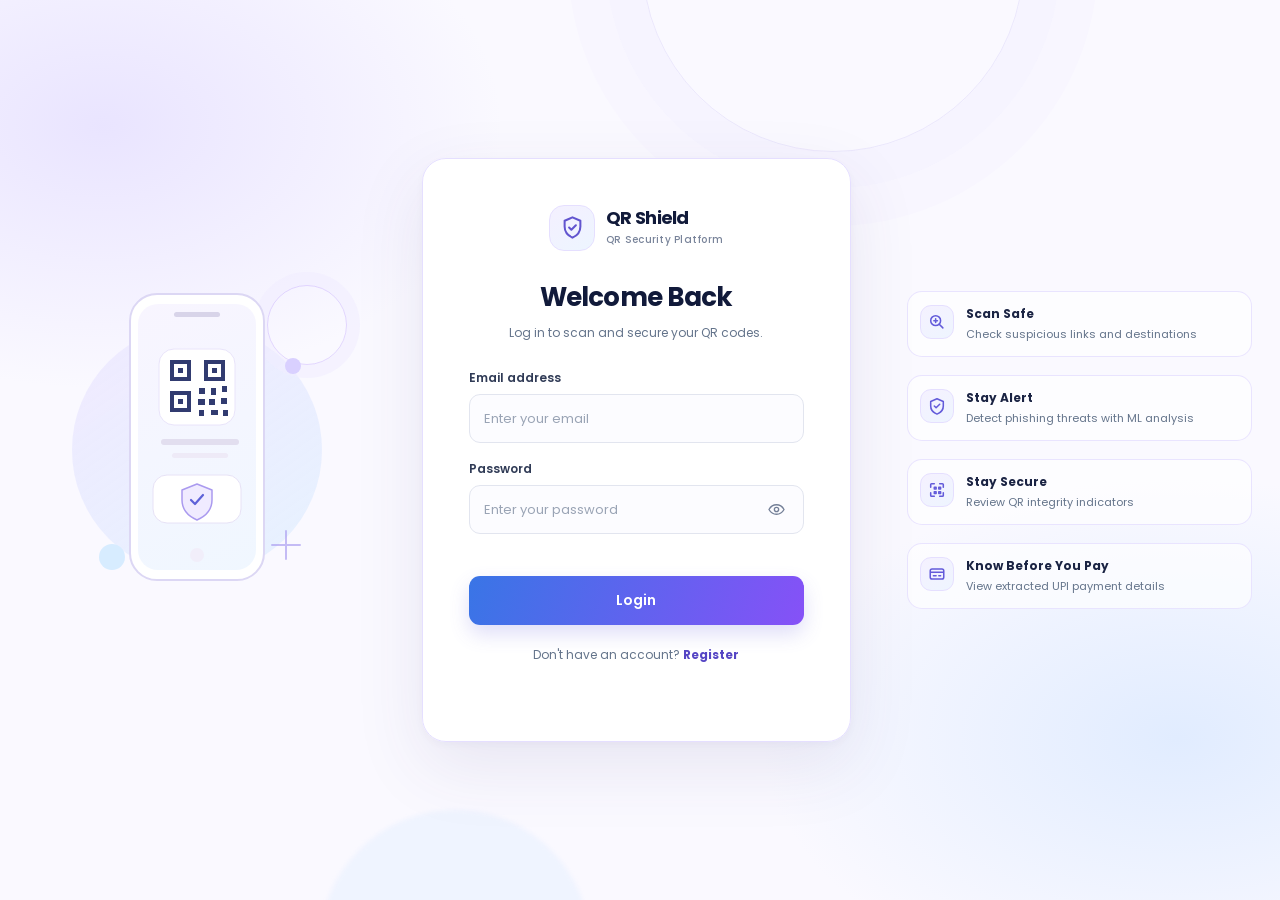
==== frontend/dashboard.html @ 7de9335d "Initial secure QR Shield project checkpoint" ====
<!DOCTYPE html>
<html lang="en">
<head>
    <meta charset="UTF-8">
    <title>QR Shield - Dashboard</title>
    <link href="https://fonts.googleapis.com/css2?family=Poppins:wght@400;500;600;700&display=swap" rel="stylesheet">
    <style>
        :root {
            color-scheme: light;
            --ink: #111a3a;
            --muted: #64748b;
            --line: #e7e4f5;
            --purple: #7654f6;
            --purple-dark: #5143c2;
            --surface: #ffffff;
            --safe: #20845b;
            --suspicious: #a96b0b;
            --unsafe: #bf3d4c;
            --neutral: #526b9a;
        }
        * { box-sizing: border-box; }
        body {
            min-height: 100vh;
            margin: 0;
            padding: 24px clamp(14px, 3vw, 38px) 52px;
            background:
                radial-gradient(ellipse at 7% 5%, rgba(132, 183, 241, 0.15), transparent 25rem),
                radial-gradient(ellipse at 91% 14%, rgba(184, 174, 236, 0.17), transparent 27rem),
                #faf9ff;
            color: var(--ink);
            font-family: 'Poppins', 'Segoe UI', sans-serif;
            font-size: 14px;
            -webkit-font-smoothing: antialiased;
        }
        button { font: inherit; }
        .container { width: min(1320px, 100%); margin: 0 auto; }
        .filter-btn:focus-visible { outline: 3px solid #b5abff; outline-offset: 3px; }
        .card {
            min-width: 0;
            padding: 22px;
            border: 1px solid #e8e9f1;
            border-radius: 18px;
            background: var(--surface);
            box-shadow: 0 5px 18px rgba(36, 40, 71, 0.045), 0 1px 2px rgba(36, 40, 71, 0.04);
        }
        .section-heading {
            display: flex;
            justify-content: space-between;
            align-items: flex-start;
            gap: 14px;
            margin-bottom: 18px;
        }
        h1, h2, h3 { margin: 0; color: var(--ink); }
        h1 { font-size: 22px; font-weight: 700; line-height: 1.25; letter-spacing: -0.035em; }
        h2 { font-size: 16px; font-weight: 650; letter-spacing: -0.025em; }
        h3 { font-size: 15px; font-weight: 650; letter-spacing: -0.02em; }
        .section-subtitle { margin-top: 4px; color: var(--muted); font-size: 12px; }
        .summary-grid {
            display: grid;
            grid-template-columns: repeat(7, minmax(0, 1fr));
            gap: 13px;
        }
        .stat {
            position: relative;
            display: grid;
            grid-template-columns: 38px minmax(0, 1fr);
            grid-template-rows: auto 1fr auto;
            column-gap: 11px;
            min-height: 137px;
            padding: 16px 14px 15px;
            overflow: hidden;
            border: 1px solid #e9eaf2;
            border-radius: 15px;
            background: linear-gradient(150deg, #fff 34%, #fafaff 100%);
            transition: transform 180ms ease, box-shadow 180ms ease, border-color 180ms ease;
        }
        .stat:hover { transform: translateY(-3px); border-color: #d9d6f0; box-shadow: 0 10px 22px rgba(49, 45, 104, 0.09); }
        .stat-icon {
            grid-row: 1 / 3;
            width: 38px;
            height: 38px;
            display: grid;
            place-items: center;
            border-radius: 12px;
            background: #f0edff;
            color: #6151ae;
        }
        .stat-icon svg { width: 19px; height: 19px; }
        .stat-icon.tone-safe { background: #e9f7f0; color: var(--safe); }
        .stat-icon.tone-warning { background: #fff5e5; color: var(--suspicious); }
        .stat-icon.tone-danger { background: #fff0f1; color: var(--unsafe); }
        .stat-icon.tone-neutral { background: #eef1f6; color: var(--neutral); }
        .stat-label { align-self: center; color: #6c7287; font-size: 10px; font-weight: 700; text-transform: uppercase; letter-spacing: 0.075em; line-height: 1.35; }
        .stat-value { grid-column: 1 / -1; align-self: center; margin-top: 14px; color: #242840; font-size: clamp(22px, 1.8vw, 29px); font-weight: 700; line-height: 1.1; letter-spacing: -0.045em; overflow-wrap: anywhere; }
        .stat-subtext { grid-column: 1 / -1; margin-top: 8px; color: #858a9b; font-size: 10px; line-height: 1.4; }
        .analytics-grid, .insights-grid {
            display: grid;
            align-items: stretch;
            gap: 18px;
            margin-top: 18px;
        }
        .analytics-grid { grid-template-columns: minmax(0, 1.7fr) minmax(280px, 0.9fr); }
        .insights-grid { grid-template-columns: minmax(0, 1.25fr) minmax(280px, 0.75fr); }
        .activity-card { min-height: 340px; }
        .activity-summary { text-align: right; }
        .activity-total { color: #342e69; font-size: 17px; font-weight: 700; line-height: 1.25; }
        .activity-busiest { margin-top: 4px; color: var(--muted); font-size: 11px; }
        .activity-chart { width: 100%; margin-top: 6px; }
        .activity-svg { display: block; width: 100%; height: auto; overflow: visible; }
        .activity-grid-line { stroke: #ececf4; stroke-width: 1; }
        .activity-grid-label { fill: #9398a8; font: 10px 'Poppins', 'Segoe UI', sans-serif; }
        .activity-area { fill: url(#activity-area-gradient); opacity: 0.8; }
        .activity-line { fill: none; stroke: #6457b7; stroke-width: 3; stroke-linecap: round; stroke-linejoin: round; }
        .activity-point { fill: #fff; stroke: #6457b7; stroke-width: 2.5; cursor: help; }
        .activity-point:focus { outline: none; stroke: #31276f; stroke-width: 4; }
        .activity-day-label { fill: #6e7488; font: 10px 'Poppins', 'Segoe UI', sans-serif; text-anchor: middle; }
        .activity-today-label { fill: #55499f; font: 700 8px 'Poppins', 'Segoe UI', sans-serif; text-anchor: middle; letter-spacing: 0.07em; }
        .activity-empty { margin-top: -3px; color: var(--muted); font-size: 12px; text-align: center; }
        .activity-chart .activity-svg { animation: chart-enter 460ms ease-out both; }
        .chart-key {
            display: inline-flex;
            align-items: center;
            gap: 7px;
            color: #73798d;
            font-size: 11px;
            white-space: nowrap;
        }
        .chart-key::before { width: 8px; height: 8px; border-radius: 50%; background: #6252b7; content: ""; }
        .distribution-bar {
            display: flex;
            width: 100%;
            height: 13px;
            margin: 4px 0 18px;
            overflow: hidden;
            border-radius: 999px;
            background: #f0f1f5;
        }
        .distribution-segment { display: block; min-width: 0; height: 100%; transition: width 250ms ease; }
        .distribution-segment.safe, .legend-dot.safe { background: var(--safe); }
        .distribution-segment.suspicious, .legend-dot.suspicious { background: var(--suspicious); }
        .distribution-segment.unsafe, .legend-dot.unsafe { background: var(--unsafe); }
        .distribution-segment.non-url, .legend-dot.non-url { background: var(--neutral); }
        .distribution-segment.unclassified, .legend-dot.unclassified { background: #b7bdca; }
        .risk-legend, .content-legend { display: grid; gap: 11px; }
        .content-legend .legend-row { grid-template-columns: minmax(0, 1fr) auto; }
        .legend-row {
            display: grid;
            grid-template-columns: minmax(0, 1fr) auto auto;
            align-items: center;
            gap: 12px;
            color: #444a60;
            font-size: 12px;
        }
        .legend-label { display: flex; align-items: center; gap: 9px; min-width: 0; }
        .legend-dot { width: 9px; height: 9px; flex: 0 0 auto; border-radius: 50%; }
        .legend-value { color: #32374e; font-weight: 650; font-variant-numeric: tabular-nums; }
        .legend-percent { width: 43px; color: #858b9d; font-size: 11px; text-align: right; font-variant-numeric: tabular-nums; }
        .distribution-note { margin: 15px 0 0; color: #81869a; font-size: 11px; line-height: 1.55; }
        .content-summary-bar {
            display: flex;
            height: 10px;
            margin: 4px 0 19px;
            overflow: hidden;
            border-radius: 999px;
            background: #f0f1f5;
        }
        .content-segment { height: 100%; min-width: 0; }
        .content-segment.url, .legend-dot.url { background: #6252b7; }
        .content-segment.upi, .legend-dot.upi { background: #3d91c7; }
        .content-segment.other, .legend-dot.other { background: #a1a8ba; }
        .content-segment.unclassifiable, .legend-dot.unclassifiable-content { background: #d7dbe4; }
        .indicator-panel { height: 100%; }
        .indicators-list { display: grid; gap: 10px; margin-top: 4px; }
        .indicator-row {
            display: flex;
            align-items: center;
            justify-content: space-between;
            gap: 12px;
            min-height: 50px;
            padding: 10px 12px;
            border: 1px solid #ececf3;
            border-radius: 12px;
            background: #fbfbfe;
        }
        .indicator-title { display: flex; align-items: center; gap: 10px; min-width: 0; }
        .indicator-icon {
            width: 30px;
            height: 30px;
            display: grid;
            place-items: center;
            flex: 0 0 auto;
            border-radius: 10px;
            background: #fff5e8;
            color: #bf7911;
        }
        .indicator-icon svg { width: 16px; height: 16px; }
        .indicator-name { overflow: hidden; color: #41465b; font-size: 12px; font-weight: 550; text-overflow: ellipsis; white-space: nowrap; }
        .indicator-count { min-width: 32px; padding: 5px 8px; border-radius: 8px; background: #f0edff; color: #51439d; font-size: 12px; font-weight: 700; text-align: center; font-variant-numeric: tabular-nums; }
        .table-card { margin-top: 18px; padding-bottom: 12px; }
        .table-heading { align-items: center; flex-wrap: wrap; margin-bottom: 13px; }
        .filter-list {
            display: flex;
            flex-wrap: wrap;
            gap: 4px;
            padding: 4px;
            border: 1px solid #e9e8f1;
            border-radius: 12px;
            background: #f7f7fb;
        }
        .filter-btn {
            padding: 7px 11px;
            border: 1px solid transparent;
            border-radius: 9px;
            background: transparent;
            color: #73788c;
            cursor: pointer;
            font-size: 11px;
            font-weight: 600;
            transition: color 150ms ease, background 150ms ease, box-shadow 150ms ease;
        }
        .filter-btn:hover { color: #40367f; background: #efedfa; }
        .filter-btn.active { border-color: #e7e4f6; background: white; color: #4d428f; box-shadow: 0 1px 4px rgba(48,43,92,0.1); }
        .table-wrap { width: 100%; min-width: 0; overflow-x: auto; border: 1px solid #e9eaf1; border-radius: 13px; }
        table { width: 100%; min-width: 780px; table-layout: fixed; border-collapse: separate; border-spacing: 0; }
        th, td { padding: 13px 14px; border-bottom: 1px solid #edf0f5; text-align: left; font-size: 12px; vertical-align: middle; }
        th { position: sticky; top: 0; background: #f7f7fb; color: #757b8e; font-size: 10px; font-weight: 700; text-transform: uppercase; letter-spacing: 0.065em; white-space: nowrap; }
        tbody tr:last-child td { border-bottom: 0; }
        tbody tr { transition: background-color 140ms ease; }
        tbody tr:hover { background: #fafaff; }
        td { color: #4d5267; }
        .time-cell { color: #777d90; font-size: 11px; white-space: nowrap; font-variant-numeric: tabular-nums; }
        .domain-cell, .content-cell { overflow: hidden; text-overflow: ellipsis; white-space: nowrap; }
        .pill { display: inline-flex; align-items: center; justify-content: center; min-width: 78px; padding: 5px 9px; border-radius: 999px; font-size: 9px; font-weight: 750; letter-spacing: 0.07em; white-space: nowrap; }
        .safe-pill { background: #e8f6ef; color: #20764f; }
        .suspicious-pill { background: #fff4df; color: #9b650e; }
        .unsafe-pill { background: #ffedef; color: #a83945; }
        .non-url-pill { background: #edf0f5; color: #59647b; }
        .unclassified-pill { background: #f0f1f4; color: #646b7b; }
        .empty { padding: 28px 14px; color: #777d90; font-size: 12px; text-align: center; }
        @keyframes chart-enter { from { opacity: 0; transform: translateY(5px); } to { opacity: 1; transform: translateY(0); } }
        @media (max-width: 1260px) {
            .summary-grid { grid-template-columns: repeat(4, minmax(0, 1fr)); }
        }
        @media (max-width: 900px) {
            body { padding: 22px 18px 36px; }
            .analytics-grid, .insights-grid { grid-template-columns: minmax(0, 1fr) minmax(0, 0.9fr); gap: 14px; }
            .card { padding: 19px; }
            .summary-grid { gap: 11px; }
            .stat { min-height: 128px; }
        }
        @media (max-width: 680px) {
            body { padding: 14px 12px 28px; }
            .summary-grid { grid-template-columns: repeat(2, minmax(0, 1fr)); }
            .stat { min-height: 126px; padding: 14px 12px; }
            .analytics-grid, .insights-grid { grid-template-columns: minmax(0, 1fr); gap: 13px; margin-top: 13px; }
            .card { padding: 17px; border-radius: 16px; }
            .activity-card { min-height: unset; }
            .activity-summary { max-width: 48%; }
            .activity-total { font-size: 14px; }
            .activity-busiest { font-size: 10px; line-height: 1.45; }
            .table-card { margin-top: 13px; }
            .table-heading { align-items: flex-start; }
            .filter-list { width: 100%; gap: 2px; }
            .filter-btn { flex: 1 0 auto; padding: 7px 8px; }
            .table-wrap { margin-right: -2px; }
        }
        @media (max-width: 390px) {
            .stat-value { font-size: 23px; }
            .stat-label { font-size: 9px; }
            .legend-row { gap: 7px; }
        }
        @media (prefers-reduced-motion: reduce) {
            *, *::before, *::after { scroll-behavior: auto !important; animation-duration: 0.01ms !important; animation-iteration-count: 1 !important; transition-duration: 0.01ms !important; }
        }
        .dashboard-page .qs-header { width: 100%; max-width: none; margin-bottom: 34px; }
        .dashboard-intro {
            position: relative;
            display: flex;
            min-height: 214px;
            align-items: center;
            justify-content: space-between;
            gap: 28px;
            margin: 0 0 26px;
            padding: 22px clamp(22px, 4vw, 46px);
            overflow: hidden;
            border: 1px solid rgba(225, 222, 244, .85);
            border-radius: 22px;
            background:
                radial-gradient(ellipse at 86% 14%, rgba(177, 177, 246, .20), transparent 18rem),
                radial-gradient(ellipse at 72% 100%, rgba(169, 213, 255, .20), transparent 19rem),
                rgba(255, 255, 255, .76);
            box-shadow: 0 10px 28px rgba(53, 54, 105, .045);
        }
        .dashboard-intro-copy { position: relative; z-index: 1; max-width: 660px; }
        .intro-kicker {
            display: inline-flex;
            align-items: center;
            gap: 8px;
            margin: 0 0 11px;
            color: #6157c9;
            font-size: 11px;
            font-weight: 700;
            letter-spacing: .12em;
            text-transform: uppercase;
        }
        .intro-kicker::before {
            width: 7px;
            height: 7px;
            border-radius: 50%;
            background: linear-gradient(110deg, #3975e6, #7654f6);
            content: "";
        }
        .dashboard-intro h1 {
            color: #111a3a;
            font-size: clamp(35px, 4.4vw, 52px);
            font-weight: 700;
            line-height: 1.08;
            letter-spacing: -.055em;
        }
        .dashboard-intro h1 span {
            background: linear-gradient(110deg, #3975e6, #7654f6);
            -webkit-background-clip: text;
            background-clip: text;
            color: transparent;
        }
        .dashboard-intro-copy > p:last-child {
            max-width: 620px;
            margin: 13px 0 0;
            color: #64748b;
            font-size: 14px;
            line-height: 1.7;
        }
        .intro-visual {
            position: relative;
            display: grid;
            width: 180px;
            height: 150px;
            flex: 0 0 180px;
            place-items: center;
            border: 1px solid rgba(221, 222, 246, .8);
            border-radius: 24px;
            background:
                radial-gradient(circle at 25% 80%, rgba(103, 170, 222, .14), transparent 42%),
                radial-gradient(circle at 78% 18%, rgba(151, 139, 219, .16), transparent 44%),
                rgba(255, 255, 255, .64);
        }
        .intro-visual::before, .intro-visual::after {
            position: absolute;
            border: 1px solid rgba(111, 131, 198, .2);
            border-radius: 50%;
            content: "";
        }
        .intro-visual::before { width: 53px; height: 53px; left: -16px; bottom: -20px; }
        .intro-visual::after { width: 34px; height: 34px; top: -12px; right: 15px; border-color: rgba(130, 117, 202, .22); }
        .intro-visual svg { position: relative; z-index: 1; width: 80px; height: 80px; color: #5a76bd; }
        .summary-section { margin-top: 0; }
        .summary-heading { align-items: end; margin: 0 2px 13px; }
        .summary-heading h2 { color: #111a3a; font-size: 18px; }
        .card {
            padding: 22px;
            border-color: var(--line);
            border-radius: 17px;
            box-shadow: 0 7px 22px rgba(45, 48, 91, .045), 0 1px 3px rgba(45, 48, 91, .035);
        }
        .summary-grid { grid-template-columns: repeat(7, minmax(0, 1fr)); gap: 12px; }
        .stat {
            min-height: 142px;
            padding: 16px 14px;
            border-color: var(--line);
            border-radius: 15px;
            background: #fff;
            box-shadow: 0 4px 14px rgba(45, 48, 91, .035);
        }
        .stat-icon { border: 1px solid #ebe7ff; background: #f2eeff; color: #6552c3; }
        .stat-icon.tone-safe { border-color: #d8eee3; background: #eaf7f0; color: var(--safe); }
        .stat-icon.tone-warning { border-color: #f3e5c7; background: #fff6e6; color: var(--suspicious); }
        .stat-icon.tone-danger { border-color: #f3d9dd; background: #fff0f1; color: var(--unsafe); }
        .stat-icon.tone-neutral { border-color: #dfe7f4; background: #eff4fb; color: #526b9a; }
        .stat-label { color: #64708a; font-size: 9px; }
        .stat-value { color: #111a3a; font-size: clamp(21px, 1.65vw, 28px); }
        .stat-subtext { color: #818aa0; }
        .analytics-grid, .insights-grid { gap: 16px; margin-top: 16px; }
        .analytics-grid { grid-template-columns: minmax(0, 1.55fr) minmax(270px, .9fr); }
        .insights-grid { grid-template-columns: minmax(0, 1.2fr) minmax(270px, .8fr); }
        .section-heading { margin-bottom: 17px; }
        h2, h3 { color: #111a3a; }
        .section-subtitle { color: #7a8499; font-size: 11px; }
        .activity-total { color: #3a4380; }
        .activity-grid-line { stroke: #eceaf6; }
        .activity-grid-label { fill: #8a91a5; }
        .activity-line { stroke: #5d68ce; }
        .activity-point { stroke: #5d68ce; }
        .activity-today-label { fill: #5d55bd; }
        .chart-key::before { background: linear-gradient(110deg, #3975e6, #7654f6); }
        .distribution-bar, .content-summary-bar { background: #f1eff8; }
        .distribution-segment.safe, .legend-dot.safe { background: #2b9a6a; }
        .distribution-segment.suspicious, .legend-dot.suspicious { background: #e0a02d; }
        .distribution-segment.unsafe, .legend-dot.unsafe { background: #d95360; }
        .distribution-segment.non-url, .legend-dot.non-url { background: #7893bd; }
        .content-segment.url, .legend-dot.url { background: #5b79d5; }
        .content-segment.upi, .legend-dot.upi { background: #42a0b2; }
        .content-segment.other, .legend-dot.other { background: #9b8bd4; }
        .indicator-row { border-color: #ece9f6; background: #fcfbff; }
        .indicator-icon { background: #f3efff; color: #7654c8; }
        .indicator-count { background: #f0edff; color: #5143a1; }
        .filter-list { border-color: #e7e4f5; background: #f8f7fc; }
        .filter-btn { color: #6e7890; }
        .filter-btn:hover { color: #5143c2; background: #f0edff; }
        .filter-btn.active { border-color: #e5e0fb; color: #5143c2; box-shadow: 0 1px 4px rgba(48, 43, 92, .08); }
        .filter-btn:focus-visible { outline: 3px solid #a89aec; outline-offset: 2px; }
        .table-wrap { border-color: #e7e4f5; }
        th { background: #f7f5fc; color: #66718a; }
        th, td { border-bottom-color: #eeedf5; }
        tbody tr:hover { background: #fbfaff; }
        td { color: #48536b; }
        .safe-pill { background: #e8f6ef; color: #20764f; }
        .suspicious-pill { background: #fff4df; color: #94600d; }
        .unsafe-pill { background: #ffedef; color: #a83945; }
        .non-url-pill { background: #edf2fa; color: #4e658d; }
        .unclassified-pill { background: #f0f1f5; color: #646b7b; }
        .dashboard-status {
            margin: -15px 2px 17px;
            padding: 11px 14px;
            border: 1px solid #e5e0fb;
            border-radius: 11px;
            background: rgba(255, 255, 255, .74);
            color: #625b91;
            font-size: 12px;
        }
        .dashboard-status[hidden] { display: none; }
        .dashboard-status.is-error { border-color: #f1d7db; background: #fff7f8; color: #9e3745; }
        .dashboard-inline-state { grid-column: 1 / -1; margin: 16px 0; color: #7c8498; font-size: 12px; text-align: center; }
        .dashboard-error-state { border: 1px solid #f1d7db; border-radius: 12px; background: #fff7f8; color: #9e3745; }
        @media (max-width: 1260px) {
            .summary-grid { grid-template-columns: repeat(4, minmax(0, 1fr)); }
        }
        @media (max-width: 900px) {
            .dashboard-intro { min-height: 196px; }
            .analytics-grid, .insights-grid { grid-template-columns: minmax(0, 1fr) minmax(0, .9fr); }
        }
        @media (max-width: 760px) {
            .dashboard-page .qs-header { margin-bottom: 25px; }
            .dashboard-intro { min-height: 0; margin-bottom: 22px; padding: 23px; }
            .intro-visual { width: 130px; height: 125px; flex-basis: 130px; }
            .intro-visual svg { width: 67px; height: 67px; }
        }
        @media (max-width: 680px) {
            .dashboard-page .qs-header { margin-bottom: 22px; }
            .dashboard-intro { padding: 21px 19px; }
            .dashboard-intro h1 { font-size: clamp(34px, 8vw, 42px); }
            .dashboard-intro-copy > p:last-child { font-size: 13px; }
            .intro-visual { display: none; }
            .summary-heading { margin-bottom: 10px; }
            .summary-grid { grid-template-columns: repeat(2, minmax(0, 1fr)); gap: 10px; }
            .stat { min-height: 126px; padding: 14px 12px; }
            .analytics-grid, .insights-grid { grid-template-columns: minmax(0, 1fr); gap: 12px; margin-top: 12px; }
            .card { padding: 17px; border-radius: 16px; }
            .table-heading { align-items: flex-start; }
            .filter-list { width: 100%; gap: 2px; }
            .filter-btn { flex: 1 0 auto; min-height: 34px; padding: 7px 8px; }
            .table-wrap { margin-right: 0; }
        }
        @media (max-width: 360px) {
            body { padding-right: 12px; padding-left: 12px; }
            .dashboard-intro { padding: 19px 16px; }
            .card { padding: 14px; }
            .stat { padding: 12px 10px; }
            .stat-value { font-size: 21px; }
            .filter-btn { padding-right: 6px; padding-left: 6px; font-size: 10px; }
        }
        @media (prefers-reduced-motion: reduce) {
            .stat:hover { transform: none; }
        }
    </style>
    <link rel="stylesheet" href="navigation.css">
    <script src="navigation.js" defer></script>
</head>
<body class="dashboard-page">
    <div class="container">
        <header class="qs-header">
            <a class="qs-brand" href="scan.html" aria-label="QR Shield home">
                <span class="qs-brand-mark" aria-hidden="true">
                    <svg viewBox="0 0 24 24" fill="none" stroke="currentColor" stroke-width="1.8" stroke-linecap="round" stroke-linejoin="round">
                        <path d="M12 3 19 6v5c0 4.7-2.9 8.1-7 10-4.1-1.9-7-5.3-7-10V6l7-3Z"/>
                        <path d="m9 12 2 2 4-4"/>
                    </svg>
                </span>
                <span class="qs-brand-copy">
                    <span class="qs-brand-name">QR Shield</span>
                    <span class="qs-brand-subtitle">QR Security Platform</span>
                </span>
            </a>
            <button class="qs-menu-toggle" type="button" aria-label="Open navigation menu" aria-controls="primary-navigation" aria-expanded="false">
                <span class="qs-menu-icon" aria-hidden="true"></span>
            </button>
            <nav class="qs-nav-links" id="primary-navigation" aria-label="Main navigation">
                <a class="qs-nav-link" href="scan.html">Scan QR</a>
                <a class="qs-nav-link" href="generate.html">Generate QR</a>
                <a class="qs-nav-link" href="dashboard.html" aria-current="page">Dashboard</a>
                <button class="qs-nav-link" type="button" onclick="logout()">Logout</button>
            </nav>
        </header>

        <section class="dashboard-intro" aria-labelledby="dashboard-title">
            <div class="dashboard-intro-copy">
                <p class="intro-kicker">QR Shield Analytics</p>
                <h1 id="dashboard-title">Your Security.<br><span>At a Glance.</span></h1>
                <p>Monitor QR scan activity, review security findings, and explore your scan history.</p>
            </div>
            <div class="intro-visual" aria-hidden="true">
                <svg viewBox="0 0 80 80" fill="none" stroke="currentColor" stroke-width="1.7" stroke-linecap="round" stroke-linejoin="round">
                    <path d="M40 9 61 17v16c0 15-9 26-21 33-12-7-21-18-21-33V17l21-8Z" fill="rgba(255,255,255,.72)"/>
                    <path d="m31 39 6 6 13-14"/>
                    <path d="M8 22h8M64 56h8M12 59h7"/>
                    <circle cx="67" cy="22" r="3"/>
                    <circle cx="18" cy="42" r="2"/>
                </svg>
            </div>
        </section>

        <p class="dashboard-status" id="dashboard-status" role="status" aria-live="polite">Loading your analytics and scan history…</p>

        <section class="summary-section" aria-labelledby="summary-title">
            <div class="section-heading summary-heading">
                <div>
                    <h2 id="summary-title">Your Overview</h2>
                    <div class="section-subtitle">A clear picture of your QR scan activity</div>
                </div>
            </div>
            <div class="summary-grid" id="summary-grid">
                <p class="dashboard-inline-state">Loading summary…</p>
            </div>
        </section>

        <div class="analytics-grid">
            <div class="card activity-card">
                <div class="section-heading">
                    <div>
                        <h2>Scan Activity</h2>
                        <div class="section-subtitle">Last 7 Days</div>
                    </div>
                    <div class="activity-summary" id="activity-summary" aria-live="polite"></div>
                </div>
                <div class="activity-chart" id="scan-activity"><p class="dashboard-inline-state">Loading scan activity…</p></div>
            </div>

            <div class="card">
                <div class="section-heading">
                    <div>
                        <h2>QR Content Types</h2>
                        <div class="section-subtitle">Decoded scan destinations</div>
                    </div>
                </div>
                <div class="mini-chart" id="content-chart"><p class="dashboard-inline-state">Loading content analytics…</p></div>
            </div>
        </div>

        <div class="insights-grid">
            <div class="card">
                <div class="section-heading">
                    <div>
                        <h2>Risk Distribution</h2>
                        <div class="section-subtitle">Scan classification breakdown</div>
                    </div>
                </div>
                <div class="risk-chart" id="risk-chart"><p class="dashboard-inline-state">Loading risk distribution…</p></div>
                <p class="distribution-note">Non-URL scans include UPI, plain text, and other QR content that does not undergo URL phishing classification.</p>
            </div>

            <div class="card indicator-panel">
                <div class="section-heading">
                    <div>
                        <h2>Security Indicators Detected</h2>
                        <div class="section-subtitle">Stored rule-based signals</div>
                    </div>
                </div>
                <div id="indicator-summary"><p class="dashboard-inline-state">Loading security indicators…</p></div>
            </div>
        </div>

        <div class="card table-card">
            <div class="section-heading table-heading">
                <div>
                    <h2>Recent Scans</h2>
                    <div class="section-subtitle">Review your latest QR analyses</div>
                </div>
                <div class="filter-list" id="history-filters" role="group" aria-label="Filter recent scans">
                    <button class="filter-btn active" type="button" data-filter="all" aria-pressed="true">All</button>
                    <button class="filter-btn" type="button" data-filter="safe" aria-pressed="false">Safe</button>
                    <button class="filter-btn" type="button" data-filter="suspicious" aria-pressed="false">Suspicious</button>
                    <button class="filter-btn" type="button" data-filter="unsafe" aria-pressed="false">Unsafe</button>
                    <button class="filter-btn" type="button" data-filter="non_url" aria-pressed="false">Non-URL</button>
                    <button class="filter-btn" id="unclassified-filter" type="button" data-filter="unclassified" aria-pressed="false" hidden>Unclassified</button>
                </div>
            </div>
            <div class="table-wrap">
                <table>
                    <colgroup>
                        <col style="width: 18%">
                        <col style="width: 20%">
                        <col style="width: 9%">
                        <col style="width: 14%">
                        <col style="width: 39%">
                    </colgroup>
                    <thead>
                        <tr>
                            <th>Time</th>
                            <th>Domain</th>
                            <th>Risk</th>
                            <th>Label</th>
                            <th>Decoded Content</th>
                        </tr>
                    </thead>
                    <tbody id="history-body"><tr><td colspan="5" class="empty">Loading scan history…</td></tr></tbody>
                </table>
            </div>
        </div>
    </div>

    <script>
        const API_URL = "http://127.0.0.1:8000";

        function getAccessToken() {
            return localStorage.getItem("access_token");
        }

        if (!getAccessToken()) {
            window.location.href = "login.html";
        }

        function parseStoredBreakdown(value) {
            if (!value) return [];
            if (Array.isArray(value)) return value;
            if (typeof value === "string") {
                try {
                    const parsed = JSON.parse(value);
                    return Array.isArray(parsed) ? parsed : [];
                } catch (error) {
                    return [];
                }
            }
            return [];
        }

        function classifyContent(content) {
            const value = String(content || "").trim();
            if (!value) return "Unclassifiable";
            const lower = value.toLowerCase();
            if (lower.startsWith("http://") || lower.startsWith("https://")) return "URL";
            if (lower.startsWith("upi://")) return "UPI";
            return "Text / Other";
        }

        function classifyScan(row) {
            const contentType = classifyContent(row.decoded_content);
            if (contentType === "Unclassifiable") return "unclassified";
            if (contentType !== "URL") return "non_url";

            const label = String(row.risk_label || "").toLowerCase();
            return ["safe", "suspicious", "unsafe"].includes(label) ? label : "unclassified";
        }

        function getNumericRiskScore(value) {
            if (value === null || value === undefined || value === "") return null;
            const score = Number(value);
            return Number.isFinite(score) ? score : null;
        }

        function escapeHtml(value) {
            return String(value).replace(/[&<>"']/g, character => ({
                "&": "&amp;",
                "<": "&lt;",
                ">": "&gt;",
                "\"": "&quot;",
                "'": "&#39;"
            })[character]);
        }

        function getClassificationCounts(rows) {
            return rows.reduce((counts, row) => {
                counts[classifyScan(row)] += 1;
                return counts;
            }, { safe: 0, suspicious: 0, unsafe: 0, non_url: 0, unclassified: 0 });
        }

        function getDayLabel(date) {
            return date.toLocaleDateString("en-US", { weekday: "short" });
        }

        function renderSummary(rows) {
            const total = rows.length;
            const counts = getClassificationCounts(rows);
            const numericScores = rows
                .filter(row => classifyContent(row.decoded_content) === "URL")
                .map(row => getNumericRiskScore(row.risk_score))
                .filter(value => value !== null);
            const average = numericScores.length ? numericScores.reduce((sum, value) => sum + value, 0) / numericScores.length : 0;
            const storedFindings = rows.reduce((count, row) => count + parseStoredBreakdown(row.risk_breakdown).length, 0);
            const averageText = numericScores.length ? `${average.toFixed(1)} / 100` : "0 / 100";
            const findingsText = storedFindings > 0 ? `${storedFindings} finding${storedFindings === 1 ? "" : "s"}` : "No stored findings";
            const unclassifiedStat = counts.unclassified ? `
                <div class="stat">
                    <div class="stat-label">Unclassified</div>
                    <div class="stat-value">${counts.unclassified}</div>
                    <div class="stat-subtext">Missing or invalid legacy classification</div>
                </div>
            ` : "";

            const summaryGrid = document.getElementById("summary-grid");
            const metrics = [
                { label: "Total Scans", value: total, context: "All recorded analyses", tone: "", icon: '<path d="M4 5h16v14H4z"/><path d="M8 9h8M8 13h5"/>' },
                { label: "Safe URL Scans", value: counts.safe, context: "URL scans classified safe", tone: "tone-safe", icon: '<path d="m5 12 4 4L19 6"/>' },
                { label: "Suspicious URL Scans", value: counts.suspicious, context: "URLs to review", tone: "tone-warning", icon: '<path d="M12 3 2.8 19h18.4L12 3Z"/><path d="M12 9v4m0 3h.01"/>' },
                { label: "Unsafe URL Scans", value: counts.unsafe, context: "High-risk URL scans", tone: "tone-danger", icon: '<path d="M12 3 19 6v5c0 4.7-2.9 8.1-7 10-4.1-1.9-7-5.3-7-10V6l7-3Z"/><path d="m9.5 9.5 5 5m0-5-5 5"/>' },
                { label: "Non-URL Scans", value: counts.non_url, context: "UPI, text &amp; other", tone: "tone-neutral", icon: '<path d="M8 5H5v14h3m8-14h3v14h-3M10 9l-2 3 2 3m4-6 2 3-2 3"/>' },
                { label: "Average URL Risk", value: averageText, context: "URL scans with stored scores", tone: "", icon: '<path d="M4 18V6m0 12h16"/><path d="m7 14 4-4 3 2 5-6"/>' },
                { label: "Security Findings", value: findingsText, context: storedFindings > 0 ? "Stored rule-based findings" : "No stored findings available", tone: "tone-warning", icon: '<path d="M12 3 19 6v5c0 4.7-2.9 8.1-7 10-4.1-1.9-7-5.3-7-10V6l7-3Z"/><path d="M12 8v5m0 3h.01"/>' }
            ];
            if (counts.unclassified) {
                metrics.push({
                    label: "Unclassified",
                    value: counts.unclassified,
                    context: "Missing or invalid legacy classification",
                    tone: "tone-neutral",
                    icon: '<circle cx="12" cy="12" r="9"/><path d="M9.6 9a2.5 2.5 0 0 1 4.8 1c0 1.8-2.4 2-2.4 3.8m0 3h.01"/>'
                });
            }
            summaryGrid.innerHTML = metrics.map(metric => `
                <div class="stat">
                    <div class="stat-icon ${metric.tone}" aria-hidden="true">
                        <svg viewBox="0 0 24 24" fill="none" stroke="currentColor" stroke-width="1.8" stroke-linecap="round" stroke-linejoin="round">${metric.icon}</svg>
                    </div>
                    <div class="stat-label">${metric.label}</div>
                    <div class="stat-value">${metric.value}</div>
                    <div class="stat-subtext">${metric.context}</div>
                </div>
            `).join("");
        }

        function renderRiskChart(rows) {
            const total = rows.length;
            const counts = getClassificationCounts(rows);
            const labels = [
                { key: "safe", label: "Safe", className: "safe" },
                { key: "suspicious", label: "Suspicious", className: "suspicious" },
                { key: "unsafe", label: "Unsafe", className: "unsafe" },
                { key: "non_url", label: "NON-URL", className: "non-url" }
            ];
            if (counts.unclassified) {
                labels.push({ key: "unclassified", label: "Unclassified", className: "unclassified" });
            }
            const chart = document.getElementById("risk-chart");
            const segments = labels.map(item => {
                const count = counts[item.key];
                const width = total ? (count / total) * 100 : 0;
                return `<span class="distribution-segment ${item.className}" style="width:${width}%" title="${item.label}: ${count} (${width.toFixed(1)}%)"></span>`;
            }).join("");
            const legend = labels.map(item => {
                const count = counts[item.key];
                const percentage = total ? (count / total) * 100 : 0;
                return `
                    <div class="legend-row">
                        <span class="legend-label"><span class="legend-dot ${item.className}"></span>${item.label}</span>
                        <span class="legend-value">${count}</span>
                        <span class="legend-percent">${percentage.toFixed(0)}%</span>
                    </div>
                `;
            }).join("");
            const unclassifiedNote = counts.unclassified
                ? `<p class="distribution-note">${counts.unclassified} record${counts.unclassified === 1 ? "" : "s"} could not be classified from stored content or URL risk labels.</p>`
                : "";
            chart.innerHTML = `
                <div class="distribution-bar" role="img" aria-label="${labels.map(item => `${item.label}: ${counts[item.key]}`).join(", ")}">${segments}</div>
                <div class="risk-legend">${legend}</div>
                ${unclassifiedNote}
            `;
        }

        function renderScanActivity(rows) {
            const activity = Array.from({ length: 7 }, (_, index) => {
                const date = new Date();
                date.setHours(0, 0, 0, 0);
                date.setDate(date.getDate() - (6 - index));
                return { key: date.toISOString().slice(0, 10), label: getDayLabel(date), count: 0 };
            });

            rows.forEach(row => {
                if (!row.scanned_at) return;
                const date = new Date(row.scanned_at);
                if (Number.isNaN(date.getTime())) return;
                const key = date.toISOString().slice(0, 10);
                const day = activity.find(item => item.key === key);
                if (day) day.count += 1;
            });

            const activityContainer = document.getElementById("scan-activity");
            const activitySummary = document.getElementById("activity-summary");
            const weeklyTotal = activity.reduce((sum, day) => sum + day.count, 0);
            const busiestDay = activity.reduce((busiest, day) => day.count > busiest.count ? day : busiest, activity[0]);
            const today = new Date();
            today.setHours(0, 0, 0, 0);
            const todayKey = today.toISOString().slice(0, 10);
            const allZero = weeklyTotal === 0;
            activitySummary.innerHTML = `
                <div class="activity-total">${weeklyTotal} scan${weeklyTotal === 1 ? "" : "s"} this week</div>
                <div class="activity-busiest">${allZero ? "No busiest day yet" : `Busiest day: ${busiestDay.label} \u2022 ${busiestDay.count} scan${busiestDay.count === 1 ? "" : "s"}`}</div>
            `;

            const left = 48;
            const right = 704;
            const top = 25;
            const baseline = 158;
            const chartMax = Math.max(...activity.map(day => day.count), 1);
            const points = activity.map((day, index) => ({
                ...day,
                x: left + (right - left) * index / (activity.length - 1),
                y: baseline - (day.count / chartMax) * (baseline - top)
            }));
            const linePath = points.reduce((path, point, index) => {
                if (index === 0) return `M ${point.x} ${point.y}`;
                const previous = points[index - 1];
                const controlOffset = (point.x - previous.x) / 3;
                return `${path} C ${previous.x + controlOffset} ${previous.y}, ${point.x - controlOffset} ${point.y}, ${point.x} ${point.y}`;
            }, "");
            const areaPath = `${linePath} L ${right} ${baseline} L ${left} ${baseline} Z`;
            const gridLines = [0, 1, 2, 3].map(index => {
                const y = top + (baseline - top) * index / 3;
                const value = Math.round(chartMax * (3 - index) / 3);
                return `<line class="activity-grid-line" x1="${left}" y1="${y}" x2="${right}" y2="${y}"/><text class="activity-grid-label" x="4" y="${y + 3}">${value}</text>`;
            }).join("");
            const dayLabels = points.map(point => `
                <text class="activity-day-label" x="${point.x}" y="185">${point.label}</text>
                ${point.key === todayKey ? `<text class="activity-today-label" x="${point.x}" y="202">TODAY</text>` : ""}
            `).join("");
            const dataPoints = points.map(point => `
                <circle class="activity-point" cx="${point.x}" cy="${point.y}" r="5" tabindex="0" role="img" aria-label="${point.label}: ${point.count} scan${point.count === 1 ? "" : "s"}${point.key === todayKey ? ", today" : ""}">
                    <title>${point.label}: ${point.count} scan${point.count === 1 ? "" : "s"}${point.key === todayKey ? " (Today)" : ""}</title>
                </circle>
            `).join("");
            activityContainer.innerHTML = `
                <svg class="activity-svg" viewBox="0 0 720 218" role="img" aria-label="Scan activity over the last seven days">
                    <defs>
                        <linearGradient id="activity-area-gradient" x1="0" y1="0" x2="0" y2="1">
                            <stop offset="0%" stop-color="#7164c2" stop-opacity="0.22"/>
                            <stop offset="100%" stop-color="#7164c2" stop-opacity="0.015"/>
                        </linearGradient>
                    </defs>
                    ${gridLines}
                    <path class="activity-area" d="${areaPath}"/>
                    <path class="activity-line" d="${linePath}"/>
                    ${dataPoints}
                    ${dayLabels}
                </svg>
                ${allZero ? '<p class="activity-empty">No scan activity in the last 7 days.</p>' : ""}
            `;
        }

        function renderContentChart(rows) {
            const counts = { URL: 0, UPI: 0, "Text / Other": 0, Unclassifiable: 0 };
            rows.forEach(row => {
                const bucket = classifyContent(row.decoded_content);
                if (bucket in counts) counts[bucket] += 1;
                else counts["Text / Other"] += 1;
            });

            const chart = document.getElementById("content-chart");
            const items = [
                { label: "URL", key: "URL", className: "url" },
                { label: "UPI", key: "UPI", className: "upi" },
                { label: "Text / Other", key: "Text / Other", className: "other" }
            ];
            if (counts.Unclassifiable) {
                items.push({ label: "Unclassifiable", key: "Unclassifiable", className: "unclassifiable" });
            }

            const total = rows.length;
            const segments = items.map(item => {
                const count = counts[item.key] || 0;
                const width = total ? (count / total) * 100 : 0;
                return `<span class="content-segment ${item.className}" style="width:${width}%" title="${item.label}: ${count} (${width.toFixed(1)}%)"></span>`;
            }).join("");
            const legend = items.map(item => {
                const count = counts[item.key] || 0;
                const percentage = total ? (count / total) * 100 : 0;
                return `
                    <div class="legend-row">
                        <span class="legend-label"><span class="legend-dot ${item.className === "unclassifiable" ? "unclassifiable-content" : item.className}"></span>${item.label}</span>
                        <span class="legend-value">${count} <span aria-hidden="true">\u2022</span> ${percentage.toFixed(0)}%</span>
                    </div>
                `;
            }).join("");
            chart.innerHTML = `
                <div class="content-summary-bar" role="img" aria-label="${items.map(item => `${item.label}: ${counts[item.key] || 0}`).join(", ")}">${segments}</div>
                <div class="content-legend">${legend}</div>
            `;
        }

        function renderIndicators(rows) {
            const counts = {};
            rows.forEach(row => {
                const breakdown = parseStoredBreakdown(row.risk_breakdown);
                breakdown.forEach(item => {
                    if (!item || !item.name) return;
                    counts[item.name] = (counts[item.name] || 0) + 1;
                });
            });

            const container = document.getElementById("indicator-summary");
            const entries = Object.entries(counts).sort((a, b) => b[1] - a[1]);

            if (!entries.length) {
                container.innerHTML = '<div class="empty">No stored security findings available.</div>';
                return;
            }

            container.innerHTML = `
                <div class="indicators-list">
                    ${entries.map(([name, count]) => `
                        <div class="indicator-row">
                            <span class="indicator-title">
                                <span class="indicator-icon" aria-hidden="true">
                                    <svg viewBox="0 0 24 24" fill="none" stroke="currentColor" stroke-width="1.8" stroke-linecap="round" stroke-linejoin="round">
                                        <path d="M12 3 19 6v5c0 4.7-2.9 8.1-7 10-4.1-1.9-7-5.3-7-10V6l7-3Z"/>
                                        <path d="M12 8v5m0 3h.01"/>
                                    </svg>
                                </span>
                                <span class="indicator-name" title="${escapeHtml(name)}">${escapeHtml(name)}</span>
                            </span>
                            <span class="indicator-count">${count}</span>
                        </div>
                    `).join("")}
                </div>
            `;
        }

        function renderRecentScans(rows, filter = "all") {
            const tbody = document.getElementById("history-body");
            const filteredRows = filter === "all" ? rows : rows.filter(row => classifyScan(row) === filter);
            if (!filteredRows.length) {
                const message = filter === "all" ? "No scans yet." : "No scans match this filter.";
                tbody.innerHTML = `<tr><td colspan="5" class="empty">${message}</td></tr>`;
                return;
            }

            tbody.innerHTML = filteredRows.slice().reverse().map(row => {
                const classification = classifyScan(row);
                const label = classification === "non_url" ? "NON-URL" : classification === "unclassified" ? "Unclassified" : classification;
                const pillClass = classification === "safe" ? "safe-pill" :
                    classification === "unsafe" ? "unsafe-pill" :
                    classification === "suspicious" ? "suspicious-pill" :
                    classification === "non_url" ? "non-url-pill" : "unclassified-pill";
                return `
                    <tr>
                        <td class="time-cell"><time datetime="${escapeHtml(row.scanned_at || "")}">${escapeHtml(row.scanned_at ? new Date(row.scanned_at).toLocaleString() : "—")}</time></td>
                        <td class="domain-cell" title="${escapeHtml(row.domain || row.final_url || "—")}">${escapeHtml(row.domain || row.final_url || "—")}</td>
                        <td>${escapeHtml(row.risk_score ?? "—")}</td>
                        <td><span class="pill ${pillClass}">${escapeHtml(label)}</span></td>
                        <td class="content-cell" title="${escapeHtml(row.decoded_content || "—")}">${escapeHtml(row.decoded_content || "—")}</td>
                    </tr>
                `;
            }).join("");
        }

        function renderDashboard(rows) {
            const recordList = Array.isArray(rows) ? rows : [];
            const counts = getClassificationCounts(recordList);
            currentHistory = recordList;
            renderSummary(recordList);
            renderRiskChart(recordList);
            renderScanActivity(recordList);
            renderContentChart(recordList);
            renderIndicators(recordList);
            renderRecentScans(recordList, activeHistoryFilter);
            document.getElementById("unclassified-filter").hidden = counts.unclassified === 0;
        }

        function showDashboardError(message) {
            const status = document.getElementById("dashboard-status");
            status.textContent = message;
            status.hidden = false;
            status.classList.add("is-error");
            status.setAttribute("role", "alert");

            document.getElementById("summary-grid").innerHTML =
                '<p class="dashboard-inline-state dashboard-error-state">Analytics are unavailable until scan history loads.</p>';
            document.getElementById("scan-activity").innerHTML =
                '<p class="dashboard-inline-state dashboard-error-state">Scan activity could not be loaded.</p>';
            document.getElementById("content-chart").innerHTML =
                '<p class="dashboard-inline-state dashboard-error-state">Content analytics could not be loaded.</p>';
            document.getElementById("risk-chart").innerHTML =
                '<p class="dashboard-inline-state dashboard-error-state">Risk distribution could not be loaded.</p>';
            document.getElementById("indicator-summary").innerHTML =
                '<p class="dashboard-inline-state dashboard-error-state">Security indicators could not be loaded.</p>';
            document.getElementById("history-body").innerHTML =
                `<tr><td colspan="5" class="empty">${escapeHtml(message)}</td></tr>`;
        }

        async function loadHistory() {
            try {
                const accessToken = getAccessToken();
                if (!accessToken) {
                    window.location.href = "login.html";
                    return;
                }

                const response = await fetch(API_URL + "/history", {
                    headers: { "Authorization": "Bearer " + accessToken }
                });

                if (response.status === 401) {
                    localStorage.removeItem("access_token");
                    window.location.href = "login.html";
                    return;
                }

                if (!response.ok) {
                    throw new Error(`History request failed with status ${response.status}`);
                }

                const data = await response.json();
                if (!Array.isArray(data)) {
                    throw new Error("History response did not contain a scan list");
                }

                renderDashboard(data);
                document.getElementById("dashboard-status").hidden = true;
            } catch (error) {
                console.error("Unable to load dashboard scan history:", error);
                const message = error instanceof Error && error.message.startsWith("History request failed with status ")
                    ? `The QR Shield API returned an error (${error.message.replace("History request failed with status ", "HTTP ")}). Please reload to try again.`
                    : error instanceof SyntaxError || (error instanceof Error && error.message === "History response did not contain a scan list")
                        ? "The QR Shield API returned invalid scan-history data. Please reload or contact support."
                        : "Unable to load dashboard data. Check your connection and the QR Shield API, then reload this page.";
                showDashboardError(message);
                }
        }

        function logout() {
            localStorage.removeItem("access_token");
            window.location.href = "login.html";
        }

        let currentHistory = [];
        let activeHistoryFilter = "all";
        document.getElementById("history-filters").addEventListener("click", event => {
            const button = event.target.closest("[data-filter]");
            if (!button) return;
            activeHistoryFilter = button.dataset.filter;
            document.querySelectorAll("#history-filters .filter-btn").forEach(filterButton => {
                const active = filterButton === button;
                filterButton.classList.toggle("active", active);
                filterButton.setAttribute("aria-pressed", String(active));
            });
            renderRecentScans(currentHistory, activeHistoryFilter);
        });

        loadHistory();
    </script>
</body>
</html>
---- frontend/navigation.css ----
.qs-header {
    position: relative;
    z-index: 20;
    display: flex;
    width: 100%;
    max-width: 1120px;
    min-height: 78px;
    align-items: center;
    justify-content: space-between;
    gap: 24px;
    margin: 0 auto 26px;
    padding: 13px 20px;
    border: 1px solid #E7E4F5;
    border-radius: 18px;
    background: rgba(255, 255, 255, 0.94);
    box-shadow: 0 8px 24px rgba(91, 75, 140, 0.08), 0 2px 8px rgba(34, 52, 84, 0.03);
    color: #252a45;
    -webkit-backdrop-filter: blur(10px);
    backdrop-filter: blur(10px);
}

.qs-brand {
    display: flex;
    min-width: 0;
    align-items: center;
    gap: 12px;
    color: inherit;
    text-decoration: none;
}

.qs-brand-mark {
    display: grid;
    width: 44px;
    height: 44px;
    flex: 0 0 44px;
    place-items: center;
    border: 1px solid #e5e2f5;
    border-radius: 13px;
    background: #f3f1fc;
    color: #5b4ca5;
}

.qs-brand-mark svg {
    display: block;
    width: 25px;
    height: 25px;
}

.qs-brand-copy { min-width: 0; }
.qs-brand-name {
    display: block;
    color: #242943;
    font-size: 18px;
    font-weight: 700;
    line-height: 1.25;
    letter-spacing: -0.025em;
}
.qs-brand-subtitle {
    display: block;
    margin-top: 3px;
    color: #737992;
    font-size: 11px;
    font-weight: 500;
    line-height: 1.35;
    letter-spacing: 0.015em;
}

.qs-nav-links {
    display: flex;
    align-items: center;
    justify-content: flex-end;
    gap: 5px;
}

.qs-nav-link {
    display: inline-flex;
    min-height: 40px;
    align-items: center;
    justify-content: center;
    padding: 8px 13px;
    border: 1px solid transparent;
    border-radius: 10px;
    background: transparent;
    color: #5e6d83;
    cursor: pointer;
    font-family: inherit;
    font-size: 12px;
    font-weight: 600;
    line-height: 1.25;
    text-decoration: none;
    white-space: nowrap;
    transition: background-color 150ms ease, border-color 150ms ease, color 150ms ease, transform 150ms ease;
}

.qs-nav-link:hover {
    border-color: #E6E0FF;
    background: #F6F2FF;
    color: #5243C2;
}

.qs-nav-link[aria-current="page"] {
    border-color: transparent;
    background: rgba(242, 238, 255, 0.8);
    color: #2F2A83;
    font-weight: 700;
}

.qs-nav-link:focus-visible,
.qs-menu-toggle:focus-visible {
    outline: 3px solid #9a8de0;
    outline-offset: 3px;
}

body.scanner-page .qs-header {
    min-height: 66px;
    margin-bottom: 18px;
    padding: 8px 15px;
    border-radius: 12px;
    box-shadow: 0 3px 12px rgba(39, 52, 77, 0.045);
}

body.scanner-page .qs-brand { gap: 10px; }
body.scanner-page .qs-brand-mark {
    width: 38px;
    height: 38px;
    flex-basis: 38px;
    border-radius: 11px;
}
body.scanner-page .qs-brand-mark svg { width: 22px; height: 22px; }
body.scanner-page .qs-nav-links { gap: 2px; }
body.scanner-page .qs-nav-link {
    position: relative;
    min-height: 36px;
    padding: 7px 11px;
    border-radius: 7px;
}
body.scanner-page .qs-nav-link:hover {
    border-color: transparent;
    background: #f4f7fb;
    color: #315f9e;
}
body.scanner-page .qs-nav-link[aria-current="page"] {
    border-color: transparent;
    background: transparent;
    color: #244c7c;
}
body.scanner-page .qs-nav-link[aria-current="page"]::after {
    position: absolute;
    right: 11px;
    bottom: 2px;
    left: 11px;
    height: 2px;
    border-radius: 2px;
    background: linear-gradient(110deg, #3975E6, #7654F6);
    content: "";
}
body.scanner-page .qs-menu-toggle {
    width: 38px;
    height: 38px;
    flex-basis: 38px;
    border-radius: 9px;
}

.qs-menu-toggle {
    display: none;
    width: 42px;
    height: 42px;
    flex: 0 0 42px;
    align-items: center;
    justify-content: center;
    border: 1px solid #e4e2ef;
    border-radius: 11px;
    background: #fff;
    color: #51458f;
    cursor: pointer;
}

.qs-menu-icon,
.qs-menu-icon::before,
.qs-menu-icon::after {
    display: block;
    width: 18px;
    height: 2px;
    border-radius: 2px;
    background: currentColor;
}

.qs-menu-icon { position: relative; }
.qs-menu-icon::before,
.qs-menu-icon::after {
    position: absolute;
    left: 0;
    content: "";
}
.qs-menu-icon::before { top: -6px; }
.qs-menu-icon::after { top: 6px; }

@media (max-width: 760px) {
    .qs-header {
        min-height: 70px;
        flex-wrap: wrap;
        gap: 0;
        padding: 12px 15px;
        margin-bottom: 22px;
    }

    body.scanner-page .qs-header {
        min-height: 60px;
        margin-bottom: 16px;
        padding: 8px 12px;
        border-radius: 11px;
    }

    body.scanner-page .qs-nav-link {
        min-height: 38px;
        padding: 9px 11px;
    }
    body.scanner-page .qs-nav-link[aria-current="page"]::after {
        right: auto;
        bottom: 7px;
        left: 11px;
        width: 22px;
    }

    .qs-brand-mark {
        width: 42px;
        height: 42px;
        flex-basis: 42px;
    }

    .qs-brand-name { font-size: 17px; }
    .qs-brand-subtitle { font-size: 10px; }

    .qs-menu-toggle { display: inline-flex; }

    .qs-nav-links {
        display: none;
        width: 100%;
        flex-direction: column;
        align-items: stretch;
        gap: 4px;
        margin-top: 12px;
        padding-top: 11px;
        border-top: 1px solid #eeedf4;
    }

    .qs-header.is-open .qs-nav-links { display: flex; }
    .qs-nav-link { justify-content: flex-start; padding: 10px 12px; }
}

@media (prefers-reduced-motion: reduce) {
    .qs-nav-link { transition: none; }
}
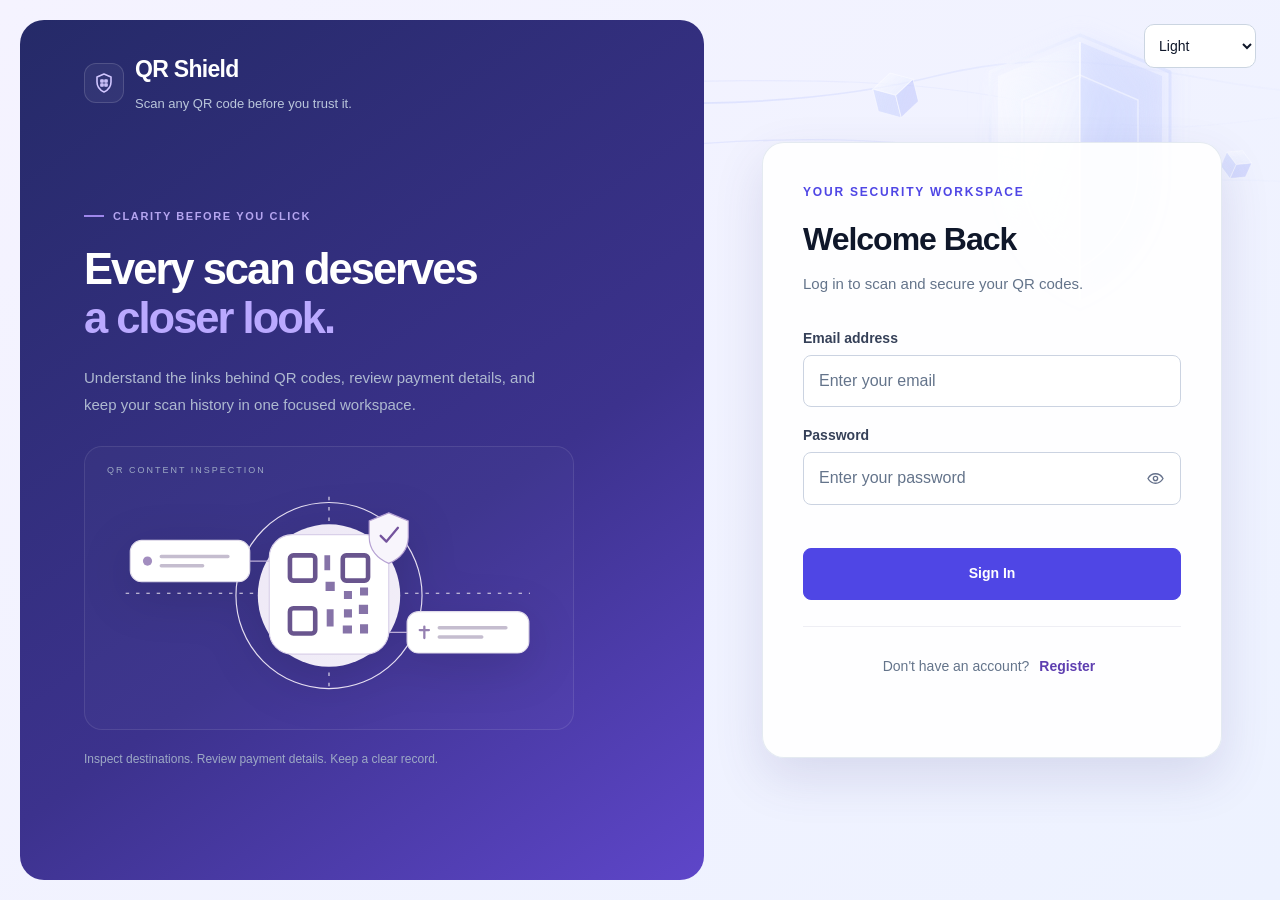
==== commit 0c2bff1c: "Add bounded URL security checks" ====
--- a/frontend/dashboard.html
+++ b/frontend/dashboard.html
@@ -1,1060 +1,1952 @@
 <!DOCTYPE html>
+
 <html lang="en">
+
 <head>
+
+<meta name="viewport" content="width=device-width, initial-scale=1">
+
     <meta charset="UTF-8">
+
     <title>QR Shield - Dashboard</title>
-    <link href="https://fonts.googleapis.com/css2?family=Poppins:wght@400;500;600;700&display=swap" rel="stylesheet">
-    <style>
-        :root {
-            color-scheme: light;
-            --ink: #111a3a;
-            --muted: #64748b;
-            --line: #e7e4f5;
-            --purple: #7654f6;
-            --purple-dark: #5143c2;
-            --surface: #ffffff;
-            --safe: #20845b;
-            --suspicious: #a96b0b;
-            --unsafe: #bf3d4c;
-            --neutral: #526b9a;
-        }
-        * { box-sizing: border-box; }
-        body {
-            min-height: 100vh;
-            margin: 0;
-            padding: 24px clamp(14px, 3vw, 38px) 52px;
-            background:
-                radial-gradient(ellipse at 7% 5%, rgba(132, 183, 241, 0.15), transparent 25rem),
-                radial-gradient(ellipse at 91% 14%, rgba(184, 174, 236, 0.17), transparent 27rem),
-                #faf9ff;
-            color: var(--ink);
-            font-family: 'Poppins', 'Segoe UI', sans-serif;
-            font-size: 14px;
-            -webkit-font-smoothing: antialiased;
-        }
-        button { font: inherit; }
-        .container { width: min(1320px, 100%); margin: 0 auto; }
-        .filter-btn:focus-visible { outline: 3px solid #b5abff; outline-offset: 3px; }
-        .card {
-            min-width: 0;
-            padding: 22px;
-            border: 1px solid #e8e9f1;
-            border-radius: 18px;
-            background: var(--surface);
-            box-shadow: 0 5px 18px rgba(36, 40, 71, 0.045), 0 1px 2px rgba(36, 40, 71, 0.04);
-        }
-        .section-heading {
-            display: flex;
-            justify-content: space-between;
-            align-items: flex-start;
-            gap: 14px;
-            margin-bottom: 18px;
-        }
-        h1, h2, h3 { margin: 0; color: var(--ink); }
-        h1 { font-size: 22px; font-weight: 700; line-height: 1.25; letter-spacing: -0.035em; }
-        h2 { font-size: 16px; font-weight: 650; letter-spacing: -0.025em; }
-        h3 { font-size: 15px; font-weight: 650; letter-spacing: -0.02em; }
-        .section-subtitle { margin-top: 4px; color: var(--muted); font-size: 12px; }
-        .summary-grid {
-            display: grid;
-            grid-template-columns: repeat(7, minmax(0, 1fr));
-            gap: 13px;
-        }
-        .stat {
-            position: relative;
-            display: grid;
-            grid-template-columns: 38px minmax(0, 1fr);
-            grid-template-rows: auto 1fr auto;
-            column-gap: 11px;
-            min-height: 137px;
-            padding: 16px 14px 15px;
-            overflow: hidden;
-            border: 1px solid #e9eaf2;
-            border-radius: 15px;
-            background: linear-gradient(150deg, #fff 34%, #fafaff 100%);
-            transition: transform 180ms ease, box-shadow 180ms ease, border-color 180ms ease;
-        }
-        .stat:hover { transform: translateY(-3px); border-color: #d9d6f0; box-shadow: 0 10px 22px rgba(49, 45, 104, 0.09); }
-        .stat-icon {
-            grid-row: 1 / 3;
-            width: 38px;
-            height: 38px;
-            display: grid;
-            place-items: center;
-            border-radius: 12px;
-            background: #f0edff;
-            color: #6151ae;
-        }
-        .stat-icon svg { width: 19px; height: 19px; }
-        .stat-icon.tone-safe { background: #e9f7f0; color: var(--safe); }
-        .stat-icon.tone-warning { background: #fff5e5; color: var(--suspicious); }
-        .stat-icon.tone-danger { background: #fff0f1; color: var(--unsafe); }
-        .stat-icon.tone-neutral { background: #eef1f6; color: var(--neutral); }
-        .stat-label { align-self: center; color: #6c7287; font-size: 10px; font-weight: 700; text-transform: uppercase; letter-spacing: 0.075em; line-height: 1.35; }
-        .stat-value { grid-column: 1 / -1; align-self: center; margin-top: 14px; color: #242840; font-size: clamp(22px, 1.8vw, 29px); font-weight: 700; line-height: 1.1; letter-spacing: -0.045em; overflow-wrap: anywhere; }
-        .stat-subtext { grid-column: 1 / -1; margin-top: 8px; color: #858a9b; font-size: 10px; line-height: 1.4; }
-        .analytics-grid, .insights-grid {
-            display: grid;
-            align-items: stretch;
-            gap: 18px;
-            margin-top: 18px;
-        }
-        .analytics-grid { grid-template-columns: minmax(0, 1.7fr) minmax(280px, 0.9fr); }
-        .insights-grid { grid-template-columns: minmax(0, 1.25fr) minmax(280px, 0.75fr); }
-        .activity-card { min-height: 340px; }
-        .activity-summary { text-align: right; }
-        .activity-total { color: #342e69; font-size: 17px; font-weight: 700; line-height: 1.25; }
-        .activity-busiest { margin-top: 4px; color: var(--muted); font-size: 11px; }
-        .activity-chart { width: 100%; margin-top: 6px; }
-        .activity-svg { display: block; width: 100%; height: auto; overflow: visible; }
-        .activity-grid-line { stroke: #ececf4; stroke-width: 1; }
-        .activity-grid-label { fill: #9398a8; font: 10px 'Poppins', 'Segoe UI', sans-serif; }
-        .activity-area { fill: url(#activity-area-gradient); opacity: 0.8; }
-        .activity-line { fill: none; stroke: #6457b7; stroke-width: 3; stroke-linecap: round; stroke-linejoin: round; }
-        .activity-point { fill: #fff; stroke: #6457b7; stroke-width: 2.5; cursor: help; }
-        .activity-point:focus { outline: none; stroke: #31276f; stroke-width: 4; }
-        .activity-day-label { fill: #6e7488; font: 10px 'Poppins', 'Segoe UI', sans-serif; text-anchor: middle; }
-        .activity-today-label { fill: #55499f; font: 700 8px 'Poppins', 'Segoe UI', sans-serif; text-anchor: middle; letter-spacing: 0.07em; }
-        .activity-empty { margin-top: -3px; color: var(--muted); font-size: 12px; text-align: center; }
-        .activity-chart .activity-svg { animation: chart-enter 460ms ease-out both; }
-        .chart-key {
-            display: inline-flex;
-            align-items: center;
-            gap: 7px;
-            color: #73798d;
-            font-size: 11px;
-            white-space: nowrap;
-        }
-        .chart-key::before { width: 8px; height: 8px; border-radius: 50%; background: #6252b7; content: ""; }
-        .distribution-bar {
-            display: flex;
-            width: 100%;
-            height: 13px;
-            margin: 4px 0 18px;
-            overflow: hidden;
-            border-radius: 999px;
-            background: #f0f1f5;
-        }
-        .distribution-segment { display: block; min-width: 0; height: 100%; transition: width 250ms ease; }
-        .distribution-segment.safe, .legend-dot.safe { background: var(--safe); }
-        .distribution-segment.suspicious, .legend-dot.suspicious { background: var(--suspicious); }
-        .distribution-segment.unsafe, .legend-dot.unsafe { background: var(--unsafe); }
-        .distribution-segment.non-url, .legend-dot.non-url { background: var(--neutral); }
-        .distribution-segment.unclassified, .legend-dot.unclassified { background: #b7bdca; }
-        .risk-legend, .content-legend { display: grid; gap: 11px; }
-        .content-legend .legend-row { grid-template-columns: minmax(0, 1fr) auto; }
-        .legend-row {
-            display: grid;
-            grid-template-columns: minmax(0, 1fr) auto auto;
-            align-items: center;
-            gap: 12px;
-            color: #444a60;
-            font-size: 12px;
-        }
-        .legend-label { display: flex; align-items: center; gap: 9px; min-width: 0; }
-        .legend-dot { width: 9px; height: 9px; flex: 0 0 auto; border-radius: 50%; }
-        .legend-value { color: #32374e; font-weight: 650; font-variant-numeric: tabular-nums; }
-        .legend-percent { width: 43px; color: #858b9d; font-size: 11px; text-align: right; font-variant-numeric: tabular-nums; }
-        .distribution-note { margin: 15px 0 0; color: #81869a; font-size: 11px; line-height: 1.55; }
-        .content-summary-bar {
-            display: flex;
-            height: 10px;
-            margin: 4px 0 19px;
-            overflow: hidden;
-            border-radius: 999px;
-            background: #f0f1f5;
-        }
-        .content-segment { height: 100%; min-width: 0; }
-        .content-segment.url, .legend-dot.url { background: #6252b7; }
-        .content-segment.upi, .legend-dot.upi { background: #3d91c7; }
-        .content-segment.other, .legend-dot.other { background: #a1a8ba; }
-        .content-segment.unclassifiable, .legend-dot.unclassifiable-content { background: #d7dbe4; }
-        .indicator-panel { height: 100%; }
-        .indicators-list { display: grid; gap: 10px; margin-top: 4px; }
-        .indicator-row {
-            display: flex;
-            align-items: center;
-            justify-content: space-between;
-            gap: 12px;
-            min-height: 50px;
-            padding: 10px 12px;
-            border: 1px solid #ececf3;
-            border-radius: 12px;
-            background: #fbfbfe;
-        }
-        .indicator-title { display: flex; align-items: center; gap: 10px; min-width: 0; }
-        .indicator-icon {
-            width: 30px;
-            height: 30px;
-            display: grid;
-            place-items: center;
-            flex: 0 0 auto;
-            border-radius: 10px;
-            background: #fff5e8;
-            color: #bf7911;
-        }
-        .indicator-icon svg { width: 16px; height: 16px; }
-        .indicator-name { overflow: hidden; color: #41465b; font-size: 12px; font-weight: 550; text-overflow: ellipsis; white-space: nowrap; }
-        .indicator-count { min-width: 32px; padding: 5px 8px; border-radius: 8px; background: #f0edff; color: #51439d; font-size: 12px; font-weight: 700; text-align: center; font-variant-numeric: tabular-nums; }
-        .table-card { margin-top: 18px; padding-bottom: 12px; }
-        .table-heading { align-items: center; flex-wrap: wrap; margin-bottom: 13px; }
-        .filter-list {
-            display: flex;
-            flex-wrap: wrap;
-            gap: 4px;
-            padding: 4px;
-            border: 1px solid #e9e8f1;
-            border-radius: 12px;
-            background: #f7f7fb;
-        }
-        .filter-btn {
-            padding: 7px 11px;
-            border: 1px solid transparent;
-            border-radius: 9px;
-            background: transparent;
-            color: #73788c;
-            cursor: pointer;
-            font-size: 11px;
-            font-weight: 600;
-            transition: color 150ms ease, background 150ms ease, box-shadow 150ms ease;
-        }
-        .filter-btn:hover { color: #40367f; background: #efedfa; }
-        .filter-btn.active { border-color: #e7e4f6; background: white; color: #4d428f; box-shadow: 0 1px 4px rgba(48,43,92,0.1); }
-        .table-wrap { width: 100%; min-width: 0; overflow-x: auto; border: 1px solid #e9eaf1; border-radius: 13px; }
-        table { width: 100%; min-width: 780px; table-layout: fixed; border-collapse: separate; border-spacing: 0; }
-        th, td { padding: 13px 14px; border-bottom: 1px solid #edf0f5; text-align: left; font-size: 12px; vertical-align: middle; }
-        th { position: sticky; top: 0; background: #f7f7fb; color: #757b8e; font-size: 10px; font-weight: 700; text-transform: uppercase; letter-spacing: 0.065em; white-space: nowrap; }
-        tbody tr:last-child td { border-bottom: 0; }
-        tbody tr { transition: background-color 140ms ease; }
-        tbody tr:hover { background: #fafaff; }
-        td { color: #4d5267; }
-        .time-cell { color: #777d90; font-size: 11px; white-space: nowrap; font-variant-numeric: tabular-nums; }
-        .domain-cell, .content-cell { overflow: hidden; text-overflow: ellipsis; white-space: nowrap; }
-        .pill { display: inline-flex; align-items: center; justify-content: center; min-width: 78px; padding: 5px 9px; border-radius: 999px; font-size: 9px; font-weight: 750; letter-spacing: 0.07em; white-space: nowrap; }
-        .safe-pill { background: #e8f6ef; color: #20764f; }
-        .suspicious-pill { background: #fff4df; color: #9b650e; }
-        .unsafe-pill { background: #ffedef; color: #a83945; }
-        .non-url-pill { background: #edf0f5; color: #59647b; }
-        .unclassified-pill { background: #f0f1f4; color: #646b7b; }
-        .empty { padding: 28px 14px; color: #777d90; font-size: 12px; text-align: center; }
-        @keyframes chart-enter { from { opacity: 0; transform: translateY(5px); } to { opacity: 1; transform: translateY(0); } }
-        @media (max-width: 1260px) {
-            .summary-grid { grid-template-columns: repeat(4, minmax(0, 1fr)); }
-        }
-        @media (max-width: 900px) {
-            body { padding: 22px 18px 36px; }
-            .analytics-grid, .insights-grid { grid-template-columns: minmax(0, 1fr) minmax(0, 0.9fr); gap: 14px; }
-            .card { padding: 19px; }
-            .summary-grid { gap: 11px; }
-            .stat { min-height: 128px; }
-        }
-        @media (max-width: 680px) {
-            body { padding: 14px 12px 28px; }
-            .summary-grid { grid-template-columns: repeat(2, minmax(0, 1fr)); }
-            .stat { min-height: 126px; padding: 14px 12px; }
-            .analytics-grid, .insights-grid { grid-template-columns: minmax(0, 1fr); gap: 13px; margin-top: 13px; }
-            .card { padding: 17px; border-radius: 16px; }
-            .activity-card { min-height: unset; }
-            .activity-summary { max-width: 48%; }
-            .activity-total { font-size: 14px; }
-            .activity-busiest { font-size: 10px; line-height: 1.45; }
-            .table-card { margin-top: 13px; }
-            .table-heading { align-items: flex-start; }
-            .filter-list { width: 100%; gap: 2px; }
-            .filter-btn { flex: 1 0 auto; padding: 7px 8px; }
-            .table-wrap { margin-right: -2px; }
-        }
-        @media (max-width: 390px) {
-            .stat-value { font-size: 23px; }
-            .stat-label { font-size: 9px; }
-            .legend-row { gap: 7px; }
-        }
-        @media (prefers-reduced-motion: reduce) {
-            *, *::before, *::after { scroll-behavior: auto !important; animation-duration: 0.01ms !important; animation-iteration-count: 1 !important; transition-duration: 0.01ms !important; }
-        }
-        .dashboard-page .qs-header { width: 100%; max-width: none; margin-bottom: 34px; }
-        .dashboard-intro {
-            position: relative;
-            display: flex;
-            min-height: 214px;
-            align-items: center;
-            justify-content: space-between;
-            gap: 28px;
-            margin: 0 0 26px;
-            padding: 22px clamp(22px, 4vw, 46px);
-            overflow: hidden;
-            border: 1px solid rgba(225, 222, 244, .85);
-            border-radius: 22px;
-            background:
-                radial-gradient(ellipse at 86% 14%, rgba(177, 177, 246, .20), transparent 18rem),
-                radial-gradient(ellipse at 72% 100%, rgba(169, 213, 255, .20), transparent 19rem),
-                rgba(255, 255, 255, .76);
-            box-shadow: 0 10px 28px rgba(53, 54, 105, .045);
-        }
-        .dashboard-intro-copy { position: relative; z-index: 1; max-width: 660px; }
-        .intro-kicker {
-            display: inline-flex;
-            align-items: center;
-            gap: 8px;
-            margin: 0 0 11px;
-            color: #6157c9;
-            font-size: 11px;
-            font-weight: 700;
-            letter-spacing: .12em;
-            text-transform: uppercase;
-        }
-        .intro-kicker::before {
-            width: 7px;
-            height: 7px;
-            border-radius: 50%;
-            background: linear-gradient(110deg, #3975e6, #7654f6);
-            content: "";
-        }
-        .dashboard-intro h1 {
-            color: #111a3a;
-            font-size: clamp(35px, 4.4vw, 52px);
-            font-weight: 700;
-            line-height: 1.08;
-            letter-spacing: -.055em;
-        }
-        .dashboard-intro h1 span {
-            background: linear-gradient(110deg, #3975e6, #7654f6);
-            -webkit-background-clip: text;
-            background-clip: text;
-            color: transparent;
-        }
-        .dashboard-intro-copy > p:last-child {
-            max-width: 620px;
-            margin: 13px 0 0;
-            color: #64748b;
-            font-size: 14px;
-            line-height: 1.7;
-        }
-        .intro-visual {
-            position: relative;
-            display: grid;
-            width: 180px;
-            height: 150px;
-            flex: 0 0 180px;
-            place-items: center;
-            border: 1px solid rgba(221, 222, 246, .8);
-            border-radius: 24px;
-            background:
-                radial-gradient(circle at 25% 80%, rgba(103, 170, 222, .14), transparent 42%),
-                radial-gradient(circle at 78% 18%, rgba(151, 139, 219, .16), transparent 44%),
-                rgba(255, 255, 255, .64);
-        }
-        .intro-visual::before, .intro-visual::after {
-            position: absolute;
-            border: 1px solid rgba(111, 131, 198, .2);
-            border-radius: 50%;
-            content: "";
-        }
-        .intro-visual::before { width: 53px; height: 53px; left: -16px; bottom: -20px; }
-        .intro-visual::after { width: 34px; height: 34px; top: -12px; right: 15px; border-color: rgba(130, 117, 202, .22); }
-        .intro-visual svg { position: relative; z-index: 1; width: 80px; height: 80px; color: #5a76bd; }
-        .summary-section { margin-top: 0; }
-        .summary-heading { align-items: end; margin: 0 2px 13px; }
-        .summary-heading h2 { color: #111a3a; font-size: 18px; }
-        .card {
-            padding: 22px;
-            border-color: var(--line);
-            border-radius: 17px;
-            box-shadow: 0 7px 22px rgba(45, 48, 91, .045), 0 1px 3px rgba(45, 48, 91, .035);
-        }
-        .summary-grid { grid-template-columns: repeat(7, minmax(0, 1fr)); gap: 12px; }
-        .stat {
-            min-height: 142px;
-            padding: 16px 14px;
-            border-color: var(--line);
-            border-radius: 15px;
-            background: #fff;
-            box-shadow: 0 4px 14px rgba(45, 48, 91, .035);
-        }
-        .stat-icon { border: 1px solid #ebe7ff; background: #f2eeff; color: #6552c3; }
-        .stat-icon.tone-safe { border-color: #d8eee3; background: #eaf7f0; color: var(--safe); }
-        .stat-icon.tone-warning { border-color: #f3e5c7; background: #fff6e6; color: var(--suspicious); }
-        .stat-icon.tone-danger { border-color: #f3d9dd; background: #fff0f1; color: var(--unsafe); }
-        .stat-icon.tone-neutral { border-color: #dfe7f4; background: #eff4fb; color: #526b9a; }
-        .stat-label { color: #64708a; font-size: 9px; }
-        .stat-value { color: #111a3a; font-size: clamp(21px, 1.65vw, 28px); }
-        .stat-subtext { color: #818aa0; }
-        .analytics-grid, .insights-grid { gap: 16px; margin-top: 16px; }
-        .analytics-grid { grid-template-columns: minmax(0, 1.55fr) minmax(270px, .9fr); }
-        .insights-grid { grid-template-columns: minmax(0, 1.2fr) minmax(270px, .8fr); }
-        .section-heading { margin-bottom: 17px; }
-        h2, h3 { color: #111a3a; }
-        .section-subtitle { color: #7a8499; font-size: 11px; }
-        .activity-total { color: #3a4380; }
-        .activity-grid-line { stroke: #eceaf6; }
-        .activity-grid-label { fill: #8a91a5; }
-        .activity-line { stroke: #5d68ce; }
-        .activity-point { stroke: #5d68ce; }
-        .activity-today-label { fill: #5d55bd; }
-        .chart-key::before { background: linear-gradient(110deg, #3975e6, #7654f6); }
-        .distribution-bar, .content-summary-bar { background: #f1eff8; }
-        .distribution-segment.safe, .legend-dot.safe { background: #2b9a6a; }
-        .distribution-segment.suspicious, .legend-dot.suspicious { background: #e0a02d; }
-        .distribution-segment.unsafe, .legend-dot.unsafe { background: #d95360; }
-        .distribution-segment.non-url, .legend-dot.non-url { background: #7893bd; }
-        .content-segment.url, .legend-dot.url { background: #5b79d5; }
-        .content-segment.upi, .legend-dot.upi { background: #42a0b2; }
-        .content-segment.other, .legend-dot.other { background: #9b8bd4; }
-        .indicator-row { border-color: #ece9f6; background: #fcfbff; }
-        .indicator-icon { background: #f3efff; color: #7654c8; }
-        .indicator-count { background: #f0edff; color: #5143a1; }
-        .filter-list { border-color: #e7e4f5; background: #f8f7fc; }
-        .filter-btn { color: #6e7890; }
-        .filter-btn:hover { color: #5143c2; background: #f0edff; }
-        .filter-btn.active { border-color: #e5e0fb; color: #5143c2; box-shadow: 0 1px 4px rgba(48, 43, 92, .08); }
-        .filter-btn:focus-visible { outline: 3px solid #a89aec; outline-offset: 2px; }
-        .table-wrap { border-color: #e7e4f5; }
-        th { background: #f7f5fc; color: #66718a; }
-        th, td { border-bottom-color: #eeedf5; }
-        tbody tr:hover { background: #fbfaff; }
-        td { color: #48536b; }
-        .safe-pill { background: #e8f6ef; color: #20764f; }
-        .suspicious-pill { background: #fff4df; color: #94600d; }
-        .unsafe-pill { background: #ffedef; color: #a83945; }
-        .non-url-pill { background: #edf2fa; color: #4e658d; }
-        .unclassified-pill { background: #f0f1f5; color: #646b7b; }
-        .dashboard-status {
-            margin: -15px 2px 17px;
-            padding: 11px 14px;
-            border: 1px solid #e5e0fb;
-            border-radius: 11px;
-            background: rgba(255, 255, 255, .74);
-            color: #625b91;
-            font-size: 12px;
-        }
-        .dashboard-status[hidden] { display: none; }
-        .dashboard-status.is-error { border-color: #f1d7db; background: #fff7f8; color: #9e3745; }
-        .dashboard-inline-state { grid-column: 1 / -1; margin: 16px 0; color: #7c8498; font-size: 12px; text-align: center; }
-        .dashboard-error-state { border: 1px solid #f1d7db; border-radius: 12px; background: #fff7f8; color: #9e3745; }
-        @media (max-width: 1260px) {
-            .summary-grid { grid-template-columns: repeat(4, minmax(0, 1fr)); }
-        }
-        @media (max-width: 900px) {
-            .dashboard-intro { min-height: 196px; }
-            .analytics-grid, .insights-grid { grid-template-columns: minmax(0, 1fr) minmax(0, .9fr); }
-        }
-        @media (max-width: 760px) {
-            .dashboard-page .qs-header { margin-bottom: 25px; }
-            .dashboard-intro { min-height: 0; margin-bottom: 22px; padding: 23px; }
-            .intro-visual { width: 130px; height: 125px; flex-basis: 130px; }
-            .intro-visual svg { width: 67px; height: 67px; }
-        }
-        @media (max-width: 680px) {
-            .dashboard-page .qs-header { margin-bottom: 22px; }
-            .dashboard-intro { padding: 21px 19px; }
-            .dashboard-intro h1 { font-size: clamp(34px, 8vw, 42px); }
-            .dashboard-intro-copy > p:last-child { font-size: 13px; }
-            .intro-visual { display: none; }
-            .summary-heading { margin-bottom: 10px; }
-            .summary-grid { grid-template-columns: repeat(2, minmax(0, 1fr)); gap: 10px; }
-            .stat { min-height: 126px; padding: 14px 12px; }
-            .analytics-grid, .insights-grid { grid-template-columns: minmax(0, 1fr); gap: 12px; margin-top: 12px; }
-            .card { padding: 17px; border-radius: 16px; }
-            .table-heading { align-items: flex-start; }
-            .filter-list { width: 100%; gap: 2px; }
-            .filter-btn { flex: 1 0 auto; min-height: 34px; padding: 7px 8px; }
-            .table-wrap { margin-right: 0; }
-        }
-        @media (max-width: 360px) {
-            body { padding-right: 12px; padding-left: 12px; }
-            .dashboard-intro { padding: 19px 16px; }
-            .card { padding: 14px; }
-            .stat { padding: 12px 10px; }
-            .stat-value { font-size: 21px; }
-            .filter-btn { padding-right: 6px; padding-left: 6px; font-size: 10px; }
-        }
-        @media (prefers-reduced-motion: reduce) {
-            .stat:hover { transform: none; }
-        }
-    </style>
+
+    <script src="theme.js"></script>
+
+<style>
+
+        /* Dashboard components. The shared shell and themes are defined centrally. */
+        .container { min-width:0; }
+        .dashboard-intro { margin:0 0 28px; }
+        .intro-kicker { margin:0 0 9px; }
+        .dashboard-intro h1 { margin:0; }
+        .dashboard-intro-copy > p:last-child { max-width:700px; margin:10px 0 0; color:var(--muted); font-size:15px; line-height:1.65; }
+        .intro-visual { display:none; }
+        .section-heading { display:flex; align-items:flex-start; justify-content:space-between; gap:16px; margin:0 0 20px; }
+        h2,h3 { margin:0; color:var(--ink); line-height:1.4; }
+        h2 { font-size:19px; font-weight:650; letter-spacing:-.35px; }
+        h3 { font-size:16px; font-weight:650; }
+        .section-subtitle { margin-top:6px; color:var(--muted); font-size:14px; line-height:1.65; }
+        .card { min-width:0; padding:24px; border:1px solid var(--line); border-radius:var(--radius); background:var(--surface); box-shadow:var(--shadow); }
+        .summary-section { margin:0; }
+        .summary-heading { margin-bottom:16px; }
+
+        .dashboard-intro-top { display:flex; align-items:center; justify-content:space-between; gap:16px; flex-wrap:wrap; margin-bottom:20px; }
+        .dashboard-title-row { display:flex; align-items:flex-start; gap:14px; margin-top:4px; }
+        .header-shield-badge { display:grid; place-items:center; width:44px; height:44px; margin-top:2px; border-radius:12px; background:linear-gradient(135deg,#4F46E5 0%,#7C3AED 100%); color:#fff; box-shadow:0 4px 14px rgba(79,70,229,0.3); flex:0 0 44px; }
+        .header-shield-badge svg { display:block; width:24px; height:24px; max-width:24px; max-height:24px; }
+        .summary-grid { display:grid; grid-template-columns:repeat(4,minmax(0,1fr)); gap:16px; }
+        .stat { position:relative; overflow:hidden; min-width:0; display:flex; flex-direction:column; min-height:180px; padding:22px 22px 26px; border:1px solid var(--border); border-radius:var(--radius); background:var(--surface); box-shadow:var(--shadow); transition:transform 0.2s ease,box-shadow 0.2s ease; }
+        .stat:hover { transform:translateY(-2px); box-shadow:var(--shadow-hover); }
+        .stat-top { display:flex; align-items:center; justify-content:space-between; margin-bottom:14px; }
+        .stat-top-left { display:flex; align-items:center; gap:11px; }
+        .stat-icon { display:grid; place-items:center; width:38px; height:38px; border-radius:10px; background:var(--accent-soft); color:var(--accent-ink); flex-shrink:0; }
+        .stat-icon.tone-safe { background:var(--safe-bg); color:var(--safe-ink); }
+        .stat-icon.tone-warning { background:var(--warning-bg); color:var(--warning-ink); }
+        .stat-icon.tone-danger { background:var(--danger-bg); color:var(--danger-ink); }
+        .stat-icon.tone-neutral { background:var(--surface-soft); color:var(--neutral); }
+        .stat-label { font-size:14px; font-weight:600; color:var(--ink); line-height:1.3; }
+        .stat-value { color:var(--ink); font-size:36px; line-height:1.1; font-weight:750; letter-spacing:-1.3px; font-variant-numeric:tabular-nums; overflow-wrap:anywhere; margin-bottom:6px; }
+        .stat-subtext { color:var(--muted); font-size:13px; line-height:1.5; margin-bottom:auto; }
+        .stat-wave { position:absolute; bottom:0; left:0; right:0; height:32px; pointer-events:none; overflow:hidden; }
+        .stat-wave svg { display:block; width:100%; height:100%; }
+        .card-header-badge { display:grid; place-items:center; width:34px; height:34px; border-radius:9px; background:var(--accent-soft); color:var(--accent-ink); flex-shrink:0; }
+        .card-header-badge svg { width:18px; height:18px; }
+
+        .stat { min-width:0; display:grid; grid-template-columns:minmax(0,1fr); align-content:start; gap:14px 11px; min-height:174px; padding:22px; border:1px solid var(--line); border-radius:var(--radius); background:var(--surface); box-shadow:var(--shadow); }
+        .stat-top { grid-column:1/-1; justify-content:flex-start; min-width:0; margin-bottom:0; }
+        .stat-top-left { min-width:0; gap:11px; }
+        .stat-icon { display:grid; place-items:center; width:38px; height:38px; border-radius:10px; background:var(--accent-soft); color:var(--accent-ink); }
+        .stat-icon svg { width:20px; height:20px; }
+        .stat-icon.tone-safe { background:var(--safe-bg); color:var(--safe-ink); }
+        .stat-icon.tone-warning { background:var(--warning-bg); color:var(--warning-ink); }
+        .stat-icon.tone-danger { background:var(--danger-bg); color:var(--danger-ink); }
+        .stat-icon.tone-neutral { background:var(--surface-soft); color:var(--neutral); }
+        .stat-label { min-width:0; align-self:center; color:var(--ink); font-size:14px; font-weight:600; line-height:1.4; overflow-wrap:normal; }
+        .stat-value { grid-column:1/-1; color:var(--ink); font-size:38px; line-height:1.1; font-weight:750; letter-spacing:-1.3px; font-variant-numeric:tabular-nums; overflow-wrap:anywhere; }
+        .stat-subtext { grid-column:1/-1; color:var(--muted); font-size:13px; line-height:1.6; }
+        .analytics-grid,.insights-grid { display:grid; align-items:stretch; gap:20px; margin-top:24px; }
+        .analytics-grid { grid-template-columns:minmax(0,3fr) minmax(0,2fr); }
+        .insights-grid { grid-template-columns:repeat(2,minmax(0,1fr)); }
+        .activity-card { display:flex; flex-direction:column; }
+        .activity-summary { max-width:190px; flex:0 1 auto; text-align:right; }
+        .activity-total { color:var(--ink); font-size:15px; font-weight:650; line-height:1.5; }
+        .activity-busiest { margin-top:4px; color:var(--muted); font-size:13px; line-height:1.55; }
+        .activity-chart { width:100%; min-width:0; margin:auto 0; }
+        .activity-svg { display:block; width:100%; height:auto; overflow:visible; }
+        .activity-grid-line { stroke:var(--line); stroke-width:1; }
+        .activity-grid-label,.activity-day-label { fill:var(--muted); font:18px ui-sans-serif,system-ui,sans-serif; }
+        .activity-day-label { text-anchor:middle; }
+        .activity-today-label { fill:var(--accent-ink); font:650 15px ui-sans-serif,system-ui,sans-serif; text-anchor:middle; }
+        .activity-area { fill:url(#activity-area-gradient); opacity:.8; }
+        .activity-line { fill:none; stroke:var(--purple); stroke-width:3; stroke-linecap:round; stroke-linejoin:round; }
+        .activity-point { fill:var(--surface); stroke:var(--purple); stroke-width:2.5; cursor:help; }
+        .activity-point:focus-visible { stroke:var(--ink); stroke-width:4; }
+        .activity-empty { margin:6px 0 0; color:var(--muted); font-size:14px; text-align:center; }
+        .distribution-bar,.content-summary-bar { display:flex; width:100%; height:12px; margin:4px 0 18px; overflow:hidden; border-radius:99px; background:var(--surface-soft); }
+        .distribution-segment,.content-segment { display:block; height:100%; min-width:0; }
+        .distribution-segment.safe,.legend-dot.safe { background:var(--safe); }
+        .distribution-segment.suspicious,.legend-dot.suspicious { background:var(--suspicious); }
+        .distribution-segment.unsafe,.legend-dot.unsafe { background:var(--unsafe); }
+        .distribution-segment.non-url,.legend-dot.non-url { background:#60a5fa; }
+        .distribution-segment.unclassified,.legend-dot.unclassified { background:var(--neutral); }
+        .content-segment.url,.legend-dot.url { background:var(--purple); }
+        .content-segment.upi,.legend-dot.upi { background:#06b6d4; }
+        .content-segment.other,.legend-dot.other { background:#a78bfa; }
+        .content-segment.unclassifiable,.legend-dot.unclassifiable-content { background:var(--neutral); }
+        .risk-legend,.content-legend { display:grid; gap:10px; }
+        .legend-row { display:grid; grid-template-columns:minmax(0,1fr) auto 42px; gap:12px; align-items:center; color:var(--ink); font-size:14px; line-height:1.6; }
+        .content-legend .legend-row { grid-template-columns:minmax(0,1fr) auto; }
+        .legend-label { display:flex; align-items:center; gap:9px; min-width:0; }
+        .legend-dot { width:9px; height:9px; flex:0 0 9px; border-radius:50%; }
+        .legend-value { font-weight:650; font-variant-numeric:tabular-nums; }
+        .legend-percent { color:var(--muted); font-size:13px; text-align:right; font-variant-numeric:tabular-nums; }
+        .distribution-note { margin:18px 0 0; color:var(--muted); font-size:13px; line-height:1.65; }
+        .indicators-list { display:grid; gap:10px; }
+        .indicator-row { display:flex; align-items:center; justify-content:space-between; gap:12px; min-height:50px; padding:12px; border:1px solid var(--line); border-radius:9px; background:var(--surface-soft); }
+        .indicator-title { display:flex; align-items:center; gap:10px; min-width:0; }
+        .indicator-icon { display:grid; place-items:center; width:30px; height:30px; flex:0 0 30px; border-radius:8px; background:var(--accent-soft); color:var(--accent-ink); }
+        .indicator-icon svg { width:17px; height:17px; }
+        .indicator-name { min-width:0; color:var(--ink); font-size:14px; line-height:1.6; overflow-wrap:anywhere; }
+        .indicator-count { min-width:32px; padding:4px 8px; border-radius:6px; background:var(--surface); color:var(--ink); font-size:14px; font-weight:650; text-align:center; font-variant-numeric:tabular-nums; }
+        .table-card { margin-top:24px; }
+        .table-heading { flex-wrap:wrap; align-items:center; }
+        .filter-list { display:flex; flex-wrap:wrap; gap:5px; padding:4px; border:1px solid var(--line); border-radius:9px; background:var(--surface-soft); }
+        .filter-btn { min-height:40px; padding:8px 12px; border:1px solid transparent; border-radius:6px; background:transparent; color:var(--muted); font-family:inherit; font-size:13px; font-weight:600; line-height:1.4; cursor:pointer; }
+        .filter-btn:hover:not(:disabled) { background:var(--hover-bg); color:var(--accent-ink); }
+        .filter-btn.active { border-color:var(--line); background:var(--surface); color:var(--accent-ink); box-shadow:0 1px 2px #00000009; }
+        .filter-btn:disabled { opacity:.55; cursor:not-allowed; }
+        .table-wrap { width:100%; min-width:0; margin-top:14px; overflow-x:auto; border:1px solid var(--line); border-radius:10px; }
+        table { width:100%; min-width:680px; table-layout:fixed; border-collapse:separate; border-spacing:0; }
+        th,td { padding:16px; border-bottom:1px solid var(--line); text-align:left; vertical-align:middle; }
+        th { background:var(--surface-soft); color:var(--muted); font-size:12px; font-weight:650; letter-spacing:.04em; text-transform:uppercase; white-space:nowrap; }
+        td { color:var(--ink); font-size:14px; line-height:1.65; }
+        tbody tr:last-child td { border-bottom:0; }
+        tbody tr:hover { background:var(--surface-soft); }
+        .time-cell { color:var(--muted); font-size:13px; font-variant-numeric:tabular-nums; }
+        .domain-cell,.content-cell { overflow:hidden; text-overflow:ellipsis; white-space:nowrap; }
+        .pill { display:inline-flex; align-items:center; padding:5px 10px; border-radius:99px; font-size:12px; font-weight:650; line-height:1.5; white-space:nowrap; }
+        .safe-pill { background:var(--safe-bg); color:var(--safe-ink); }
+        .suspicious-pill { background:var(--warning-bg); color:var(--warning-ink); }
+        .unsafe-pill { background:var(--danger-bg); color:var(--danger-ink); }
+        .non-url-pill { background:var(--accent-soft); color:var(--accent-ink); }
+        .unclassified-pill { background:var(--surface-soft); color:var(--neutral); }
+        .content-type-badge { display:inline-block; padding:4px 8px; border:1px solid var(--line); border-radius:6px; color:var(--muted); font-size:12px; line-height:1.5; }
+        .report-action-btn { display:inline-flex; align-items:center; justify-content:center; min-height:40px; padding:8px 12px; border:1px solid var(--line); border-radius:7px; background:var(--surface); color:var(--accent-ink); font-size:13px; font-weight:650; cursor:pointer; }
+        .report-action-btn:hover { border-color:var(--purple); background:var(--hover-bg); }
+        .report-na { color:var(--muted); }
+        #history-pagination { width:max-content; max-width:100%; margin-top:16px; }
+        #clear-history-btn { min-height:44px; margin:10px 0 0; padding:10px 16px; border:1px solid var(--line); border-radius:8px; background:var(--surface); color:var(--danger-ink); font-size:14px; font-weight:600; }
+        #clear-history-btn:hover:not(:disabled) { background:var(--danger-bg); border-color:var(--danger-ink); }
+        #clear-history-status { min-height:0; }
+        #clear-history-status:empty { display:none; }
+        .empty { padding:28px 18px; color:var(--muted); font-size:14px; text-align:center; }
+        #history-table-wrap.is-empty table { min-width:0; }
+        #history-table-wrap.is-empty .empty { padding:40px 18px; }
+        .history-empty-state { display:grid; justify-items:center; gap:18px; max-width:420px; margin:0 auto; }
+        .history-empty-state svg { width:44px; height:44px; color:var(--accent-ink); }
+        .history-empty-state p { margin:0; color:var(--muted); font-size:15px; line-height:1.7; }
+        .history-empty-link { display:inline-flex; align-items:center; justify-content:center; min-height:44px; max-width:100%; padding:11px 18px; text-decoration:none; }
+        .dashboard-status { margin:0 0 20px; padding:12px 15px; border:1px solid var(--line); border-radius:9px; background:var(--surface); color:var(--muted); font-size:14px; line-height:1.65; }
+        .dashboard-status.is-error,.dashboard-error-state { border:1px solid var(--danger-ink); border-radius:9px; background:var(--danger-bg); color:var(--danger-ink); }
+        .dashboard-inline-state { grid-column:1/-1; margin:18px 0; color:var(--muted); font-size:14px; text-align:center; }
+        @media (max-width:1199px) {
+            .summary-grid { grid-template-columns:repeat(2,minmax(0,1fr)); }
+        }
+        @media (max-width:900px) {
+            .analytics-grid { grid-template-columns:minmax(0,1fr); }
+            .activity-summary { max-width:220px; }
+        }
+        @media (max-width:599px) {
+            .summary-grid,.insights-grid { grid-template-columns:minmax(0,1fr); gap:14px; }
+            .stat { min-height:158px; padding:20px; gap:10px; }
+            .stat-value { font-size:36px; }
+            .card { padding:18px; }
+            .analytics-grid,.insights-grid,.table-card { margin-top:18px; }
+            .activity-card .section-heading { flex-direction:column; gap:10px; }
+            .activity-summary { text-align:left; max-width:none; }
+            .activity-grid-label { font-size:25px; }
+            .activity-day-label { font-size:29px; }
+            .activity-today-label { font-size:25px; }
+            .section-heading { gap:12px; }
+            .filter-list { width:100%; }
+            .filter-btn { flex:1 0 auto; padding:9px 10px; }
+            .legend-row { gap:8px; }
+        }
+        @media (max-width:380px) {
+            .activity-grid-label { font-size:28px; }
+            .activity-day-label { font-size:34px; }
+            .activity-today-label { font-size:29px; }
+        }
+        @media (prefers-reduced-motion:reduce) {
+            *,*::before,*::after { scroll-behavior:auto !important; animation:none !important; transition:none !important; }
+        }
+
+</style>
+
     <link rel="stylesheet" href="navigation.css">
+
     <script src="navigation.js" defer></script>
+
+<link rel="stylesheet" href="theme.css">
+<link rel="stylesheet" href="master-design.css">
+
 </head>
-<body class="dashboard-page">
-    <div class="container">
-        <header class="qs-header">
+
+<body class="dashboard-page" data-page="dashboard">
+<div class="qs-ambient-bg" aria-hidden="true">
+  <svg viewBox="0 0 1440 900" fill="none" preserveAspectRatio="xMidYMin slice">
+    <defs>
+      <linearGradient id="qs-shield-outer" x1="0" y1="0" x2="1" y2="1">
+        <stop offset="0%" stop-color="var(--ambient-shield-stroke1)"/>
+        <stop offset="45%" stop-color="var(--ambient-shield-stroke2)"/>
+        <stop offset="100%" stop-color="var(--ambient-shield-stroke3)"/>
+      </linearGradient>
+      <linearGradient id="qs-facet-left" x1="0" y1="0" x2="1" y2="1">
+        <stop offset="0%" stop-color="var(--ambient-facet-l1)"/>
+        <stop offset="100%" stop-color="var(--ambient-facet-l2)"/>
+      </linearGradient>
+      <linearGradient id="qs-facet-right" x1="0" y1="0" x2="1" y2="1">
+        <stop offset="0%" stop-color="var(--ambient-facet-r1)"/>
+        <stop offset="100%" stop-color="var(--ambient-facet-r2)"/>
+      </linearGradient>
+      <linearGradient id="qs-cube-top" x1="0" y1="0" x2="1" y2="1">
+        <stop offset="0%" stop-color="var(--ambient-cube-t1)"/>
+        <stop offset="100%" stop-color="var(--ambient-cube-t2)"/>
+      </linearGradient>
+      <linearGradient id="qs-cube-left" x1="0" y1="0" x2="1" y2="1">
+        <stop offset="0%" stop-color="var(--ambient-cube-l1)"/>
+        <stop offset="100%" stop-color="var(--ambient-cube-l2)"/>
+      </linearGradient>
+      <linearGradient id="qs-cube-right" x1="0" y1="0" x2="1" y2="1">
+        <stop offset="0%" stop-color="var(--ambient-cube-r1)"/>
+        <stop offset="100%" stop-color="var(--ambient-cube-r2)"/>
+      </linearGradient>
+      <linearGradient id="qs-wave-line" x1="0" y1="0" x2="1" y2="0">
+        <stop offset="0%" stop-color="var(--ambient-wave-c1)"/>
+        <stop offset="35%" stop-color="var(--ambient-wave-c2)"/>
+        <stop offset="70%" stop-color="var(--ambient-wave-c3)"/>
+        <stop offset="100%" stop-color="var(--ambient-wave-c4)"/>
+      </linearGradient>
+      <filter id="qs-subtle-glow" x="-20%" y="-20%" width="140%" height="140%">
+        <feGaussianBlur stdDeviation="10" result="blur"/>
+        <feComposite in="SourceGraphic" in2="blur" operator="over"/>
+      </filter>
+    </defs>
+    <path class="qs-ambient-wave" d="M180 110 C 400 45, 720 150, 1020 75 C 1200 30, 1340 115, 1440 85" stroke="url(#qs-wave-line)" stroke-width="1.8" fill="none"/>
+    <path class="qs-ambient-wave" d="M220 170 C 480 210, 800 95, 1100 160 C 1240 200, 1360 160, 1440 200" stroke="url(#qs-wave-line)" stroke-width="1.4" fill="none" opacity="0.75"/>
+    <path class="qs-ambient-wave" d="M260 55 C 540 130, 880 35, 1160 115 C 1280 150, 1380 95, 1440 125" stroke="url(#qs-wave-line)" stroke-width="1.2" fill="none" opacity="0.5"/>
+    <g class="qs-ambient-cube" transform="translate(740, 68) rotate(18)">
+      <polygon points="16,0 32,9 16,18 0,9" fill="url(#qs-cube-top)" stroke="var(--ambient-cube-border)" stroke-width="0.8"/>
+      <polygon points="0,9 16,18 16,36 0,27" fill="url(#qs-cube-left)" stroke="var(--ambient-cube-border)" stroke-width="0.8"/>
+      <polygon points="16,18 32,9 32,27 16,36" fill="url(#qs-cube-right)" stroke="var(--ambient-cube-border)" stroke-width="0.8"/>
+    </g>
+    <g class="qs-ambient-cube" transform="translate(950, 78) rotate(-14) scale(1.15)">
+      <polygon points="18,0 36,10 18,20 0,10" fill="url(#qs-cube-top)" stroke="var(--ambient-cube-border)" stroke-width="0.8"/>
+      <polygon points="0,10 18,20 18,40 0,30" fill="url(#qs-cube-left)" stroke="var(--ambient-cube-border)" stroke-width="0.8"/>
+      <polygon points="18,20 36,10 36,30 18,40" fill="url(#qs-cube-right)" stroke="var(--ambient-cube-border)" stroke-width="0.8"/>
+    </g>
+    <g class="qs-ambient-cube" transform="translate(1310, 145) rotate(24) scale(0.85)">
+      <polygon points="16,0 32,9 16,18 0,9" fill="url(#qs-cube-top)" stroke="var(--ambient-cube-border)" stroke-width="0.8"/>
+      <polygon points="0,9 16,18 16,36 0,27" fill="url(#qs-cube-left)" stroke="var(--ambient-cube-border)" stroke-width="0.8"/>
+      <polygon points="16,18 32,9 32,27 16,36" fill="url(#qs-cube-right)" stroke="var(--ambient-cube-border)" stroke-width="0.8"/>
+    </g>
+    <g class="qs-ambient-shield" transform="translate(1060, 20)" filter="url(#qs-subtle-glow)">
+      <path d="M100 15 L190 52 V155 C190 220 152 268 100 290 C48 268 10 220 10 155 V52 Z" fill="none" stroke="url(#qs-shield-outer)" stroke-width="3" stroke-linejoin="round"/>
+      <path d="M100 22 L18 56 V153 C18 214 53 259 100 280 Z" fill="url(#qs-facet-left)"/>
+      <path d="M100 22 L182 56 V153 C182 214 147 259 100 280 Z" fill="url(#qs-facet-right)"/>
+      <line x1="100" y1="22" x2="100" y2="280" stroke="var(--ambient-shield-ridge)" stroke-width="2"/>
+      <path d="M100 55 L42 80 V150 C42 195 68 230 100 248 C132 230 158 195 158 150 V80 Z" fill="none" stroke="var(--ambient-shield-inner-stroke)" stroke-width="1.5"/>
+      <path d="M100 58 L45 82 V149 C45 192 70 226 100 243 Z" fill="var(--ambient-shield-inner-l)"/>
+      <path d="M100 58 L155 82 V149 C155 192 130 226 100 243 Z" fill="var(--ambient-shield-inner-r)"/>
+    </g>
+  </svg>
+</div>
+
+    <header class="qs-header">
+
             <a class="qs-brand" href="scan.html" aria-label="QR Shield home">
+
                 <span class="qs-brand-mark" aria-hidden="true">
+
                     <svg viewBox="0 0 24 24" fill="none" stroke="currentColor" stroke-width="1.8" stroke-linecap="round" stroke-linejoin="round">
+
                         <path d="M12 3 19 6v5c0 4.7-2.9 8.1-7 10-4.1-1.9-7-5.3-7-10V6l7-3Z"/>
+
                         <path d="m9 12 2 2 4-4"/>
+
                     </svg>
+
                 </span>
+
                 <span class="qs-brand-copy">
+
                     <span class="qs-brand-name">QR Shield</span>
+
                     <span class="qs-brand-subtitle">QR Security Platform</span>
+
                 </span>
+
             </a>
+
             <button class="qs-menu-toggle" type="button" aria-label="Open navigation menu" aria-controls="primary-navigation" aria-expanded="false">
+
                 <span class="qs-menu-icon" aria-hidden="true"></span>
+
             </button>
+
+            <div class="master-sidebar-promo" aria-hidden="true">
+                <div class="master-sidebar-promo-icon"><svg viewBox="0 0 24 24" fill="none" stroke="currentColor" stroke-width="1.7" stroke-linecap="round" stroke-linejoin="round"><path d="M12 3 19 6v5c0 4.7-2.9 8.1-7 10-4.1-1.9-7-5.3-7-10V6l7-3Z"/><path d="m9 12 2 2 4-4"/></svg></div>
+                <strong>Safer Scans<br>Brighter Internet</strong>
+                <span>Detect. Analyze. Stay Secure.</span><i></i>
+            </div>
             <nav class="qs-nav-links" id="primary-navigation" aria-label="Main navigation">
-                <a class="qs-nav-link" href="scan.html">Scan QR</a>
-                <a class="qs-nav-link" href="generate.html">Generate QR</a>
-                <a class="qs-nav-link" href="dashboard.html" aria-current="page">Dashboard</a>
+                <a class="qs-nav-link" href="dashboard.html" aria-current="page"><svg aria-hidden="true" viewBox="0 0 24 24" fill="none" stroke="currentColor" stroke-width="1.8" stroke-linecap="round" stroke-linejoin="round"><path d="M3 9.5L12 3l9 6.5V20a1 1 0 0 1-1 1h-5v-6h-4v6H4a1 1 0 0 1-1-1V9.5z"/></svg>Dashboard</a>
+                <a class="qs-nav-link" href="scan.html"><svg aria-hidden="true" viewBox="0 0 24 24" fill="none" stroke="currentColor" stroke-width="1.8" stroke-linecap="round" stroke-linejoin="round"><path d="M4 8V4h4m8 0h4v4m0 8v4h-4M8 20H4v-4M9 9h6v6H9z"/></svg>Scan QR</a>
+                <a class="qs-nav-link" href="website-checker.html"><svg aria-hidden="true" viewBox="0 0 24 24" fill="none" stroke="currentColor" stroke-width="1.8" stroke-linecap="round" stroke-linejoin="round"><circle cx="12" cy="12" r="9"/><path d="M3.6 9h16.8M3.6 15h16.8M12 3a14 14 0 0 1 0 18M12 3a14 14 0 0 0 0 18"/></svg>Website Checker</a>
+                <a class="qs-nav-link" href="generate.html"><svg aria-hidden="true" viewBox="0 0 24 24" fill="none" stroke="currentColor" stroke-width="1.7" stroke-linecap="round" stroke-linejoin="round"><path d="M12 5v14M5 12h14"/></svg>Generate QR</a>
+                <a class="qs-nav-link" href="experimental-warning.html"><svg aria-hidden="true" viewBox="0 0 24 24" fill="none" stroke="currentColor" stroke-width="1.7" stroke-linecap="round" stroke-linejoin="round"><path d="M9 3h6m-5 0v6L4 19a1 1 0 0 0 1 2h14a1 1 0 0 0-1-2L14 9V3M8 14h8"/></svg>Experimental ML</a>
                 <button class="qs-nav-link" type="button" onclick="logout()">Logout</button>
             </nav>
+
+<button class="qs-theme-toggle" type="button" data-theme-toggle aria-label="Dark mode" aria-pressed="false" aria-describedby="theme-state" title="Switch to dark mode">
+
+<svg class="theme-sun" aria-hidden="true" viewBox="0 0 24 24" fill="none" stroke="currentColor" stroke-width="1.7" stroke-linecap="round"><circle cx="12" cy="12" r="4"/><path d="M12 2v2m0 16v2M2 12h2m16 0h2M5 5l1.5 1.5m11 11L19 19M5 19l1.5-1.5m11-11L19 5"/></svg>
+
+<svg class="theme-moon" aria-hidden="true" viewBox="0 0 24 24" fill="none" stroke="currentColor" stroke-width="1.7" stroke-linejoin="round"><path d="M20 14.5A8.5 8.5 0 0 1 9.5 4a8.5 8.5 0 1 0 10.5 10.5Z"/></svg>
+
+</button><span class="theme-state" id="theme-state" data-theme-state>Current theme: light</span>
+
         </header>
 
+    <main class="container app-workspace" id="main-content">
+
+
+
         <section class="dashboard-intro" aria-labelledby="dashboard-title">
-            <div class="dashboard-intro-copy">
-                <p class="intro-kicker">QR Shield Analytics</p>
-                <h1 id="dashboard-title">Your Security.<br><span>At a Glance.</span></h1>
-                <p>Monitor QR scan activity, review security findings, and explore your scan history.</p>
-            </div>
-            <div class="intro-visual" aria-hidden="true">
-                <svg viewBox="0 0 80 80" fill="none" stroke="currentColor" stroke-width="1.7" stroke-linecap="round" stroke-linejoin="round">
-                    <path d="M40 9 61 17v16c0 15-9 26-21 33-12-7-21-18-21-33V17l21-8Z" fill="rgba(255,255,255,.72)"/>
-                    <path d="m31 39 6 6 13-14"/>
-                    <path d="M8 22h8M64 56h8M12 59h7"/>
-                    <circle cx="67" cy="22" r="3"/>
-                    <circle cx="18" cy="42" r="2"/>
-                </svg>
-            </div>
-        </section>
-
-        <p class="dashboard-status" id="dashboard-status" role="status" aria-live="polite">Loading your analytics and scan history…</p>
-
-        <section class="summary-section" aria-labelledby="summary-title">
-            <div class="section-heading summary-heading">
-                <div>
-                    <h2 id="summary-title">Your Overview</h2>
-                    <div class="section-subtitle">A clear picture of your QR scan activity</div>
+            <div class="dashboard-intro-top">
+                <div class="dashboard-intro-copy">
+                    <p class="intro-kicker">QR SHIELD ANALYTICS</p>
+                    <div class="dashboard-title-row">
+                        <div class="header-shield-badge" aria-hidden="true">
+                            <svg viewBox="0 0 24 24" fill="none" stroke="currentColor" stroke-width="2" stroke-linecap="round" stroke-linejoin="round">
+                                <path d="M12 3 19 6v5c0 4.7-2.9 8.1-7 10-4.1-1.9-7-5.3-7-10V6l7-3Z"/>
+                                <path d="m9 12 2 2 4-4"/>
+                            </svg>
+                        </div>
+                        <div>
+                            <h1 id="dashboard-title">Good Morning! 👋</h1>
+                            <p class="section-subtitle">Your QR scans, security checks, and online safety — all in one place.</p>
+                        </div>
+                    </div>
+                </div>
+                <div class="dashboard-header-actions">
+                    <div class="master-protection-status"><span>Protection Status</span><b><i></i> Monitoring</b></div>
+                    <button class="master-icon-button" type="button" aria-label="Notifications"><svg viewBox="0 0 24 24" fill="none" stroke="currentColor" stroke-width="1.8" stroke-linecap="round"><path d="M18 9a6 6 0 0 0-12 0c0 7-3 7-3 9h18c0-2-3-2-3-9"/><path d="M10 21h4"/></svg></button>
+                    <div class="account-menu" id="account-menu">
+                        <button class="master-profile-button" id="profile-button" type="button" aria-label="Open account menu" aria-controls="profile-popover" aria-expanded="false">
+                            <span id="profile-initial" aria-hidden="true">U</span>
+                            <svg aria-hidden="true" viewBox="0 0 24 24" fill="none" stroke="currentColor" stroke-width="2"><path d="m7 10 5 5 5-5"/></svg>
+                        </button>
+                        <div class="account-popover" id="profile-popover" role="group" aria-label="Account information" aria-hidden="true" hidden>
+                            <div class="account-popover-user">
+                                <span class="account-popover-avatar" id="profile-popover-initial" aria-hidden="true">U</span>
+                                <div class="account-popover-identity">
+                                    <p class="account-popover-name" id="profile-name" hidden></p>
+                                    <p class="account-popover-email" id="profile-email">Account email unavailable</p>
+                                </div>
+                            </div>
+                            <div class="account-popover-divider" aria-hidden="true"></div>
+                            <button class="account-popover-logout" id="profile-logout" type="button">Logout</button>
+                        </div>
+                    </div>
                 </div>
             </div>
+
+            <div class="intro-visual" aria-hidden="true">
+
+                <svg viewBox="0 0 80 80" fill="none" stroke="currentColor" stroke-width="1.7" stroke-linecap="round" stroke-linejoin="round">
+
+                    <path d="M40 9 61 17v16c0 15-9 26-21 33-12-7-21-18-21-33V17l21-8Z" fill="rgba(255,255,255,.72)"/>
+
+                    <path d="m31 39 6 6 13-14"/>
+
+                    <path d="M8 22h8M64 56h8M12 59h7"/>
+
+                    <circle cx="67" cy="22" r="3"/>
+
+                    <circle cx="18" cy="42" r="2"/>
+
+                </svg>
+
+            </div>
+
+        </section>
+
+
+
+        <p class="dashboard-status" id="dashboard-status" role="status" aria-live="polite">Loading your analytics and scan history…</p>
+
+
+
+        <section class="summary-section" aria-labelledby="summary-title">
+
+            <div class="section-heading summary-heading">
+
+                <div>
+
+                    <h2 id="summary-title">Security Summary</h2>
+
+                    <div class="section-subtitle">A snapshot of your stored scans and URL security findings</div>
+
+                </div>
+
+            </div>
+
             <div class="summary-grid" id="summary-grid">
+
                 <p class="dashboard-inline-state">Loading summary…</p>
+
             </div>
+
         </section>
 
+
+
         <div class="analytics-grid">
+
             <div class="card activity-card">
+
                 <div class="section-heading">
+
                     <div>
-                        <h2>Scan Activity</h2>
-                        <div class="section-subtitle">Last 7 Days</div>
+
+                        <h2>Seven-Day Scan Activity</h2>
+
+                        <div class="section-subtitle">Timeline of all scanned items (UTC)</div>
+
                     </div>
+
                     <div class="activity-summary" id="activity-summary" aria-live="polite"></div>
+
                 </div>
+
                 <div class="activity-chart" id="scan-activity"><p class="dashboard-inline-state">Loading scan activity…</p></div>
+
+                <p class="section-subtitle">Includes all scan types across the last 7 calendar days, shown in UTC.</p>
+
             </div>
 
-            <div class="card">
+
+
+            <div class="card risk-card">
+
                 <div class="section-heading">
+
                     <div>
-                        <h2>QR Content Types</h2>
-                        <div class="section-subtitle">Decoded scan destinations</div>
+
+                        <h2>Risk Distribution</h2>
+
+                        <div class="section-subtitle">URL &amp; non-URL classification breakdown</div>
+
                     </div>
+
                 </div>
-                <div class="mini-chart" id="content-chart"><p class="dashboard-inline-state">Loading content analytics…</p></div>
+
+                <div class="risk-chart" id="risk-chart"><p class="dashboard-inline-state">Loading risk distribution…</p></div>
+
+                <p class="distribution-note">Non-URL scans (UPI, text, Wi-Fi) do not undergo URL phishing classification.</p>
+
+
             </div>
+
         </div>
 
+
+
         <div class="insights-grid">
-            <div class="card">
-                <div class="section-heading">
-                    <div>
-                        <h2>Risk Distribution</h2>
-                        <div class="section-subtitle">Scan classification breakdown</div>
-                    </div>
+            <section class="card" aria-labelledby="content-types-title">
+                <div class="section-heading"><div>
+                    <h2 id="content-types-title">Scan Types</h2>
+                    <div class="section-subtitle">URLs, payments, and other QR content</div>
+                </div></div>
+                <div id="content-chart"><p class="dashboard-inline-state">Loading scan types?</p></div>
+            </section>
+            <section class="card indicator-panel" aria-labelledby="indicators-title">
+                <div class="section-heading"><div>
+                    <h2 id="indicators-title">Security Indicators</h2>
+                    <div class="section-subtitle">Findings recorded in your scan history</div>
+                </div></div>
+                <div id="indicator-summary"><p class="dashboard-inline-state">Loading stored findings?</p></div>
+            </section>
+        </div>
+
+        <section class="master-dashboard-extras" aria-label="Quick actions and security call to action">
+            <article class="master-security-cta">
+                <div class="master-eyebrow">QR SHIELD PROTECTION</div>
+                <h3>Stronger Security<br>Starts Here</h3>
+                <p>Scan QR codes, check websites, and generate secure QR codes — all in one place.</p>
+                <a href="scan.html">Scan a QR Code <span aria-hidden="true">→</span></a>
+            </article>
+            <article class="master-quick-actions">
+                <h3>Quick Actions</h3>
+                <div class="master-action-grid">
+                    <a class="master-action" href="scan.html"><span class="master-action-icon" aria-hidden="true"><svg viewBox="0 0 24 24" fill="none" stroke="currentColor" stroke-width="1.8" stroke-linecap="round" stroke-linejoin="round"><path d="M8 4H5a1 1 0 0 0-1 1v3M16 4h3a1 1 0 0 1 1 1v3M20 16v3a1 1 0 0 1-1 1h-3M8 20H5a1 1 0 0 1-1-1v-3"/><rect x="8" y="8" width="8" height="8" rx="1"/></svg></span><span class="master-action-copy"><strong>Scan QR</strong><span class="master-action-description">Check QR codes for safety</span></span></a>
+                    <a class="master-action" href="website-checker.html"><span class="master-action-icon" aria-hidden="true"><svg viewBox="0 0 24 24" fill="none" stroke="currentColor" stroke-width="1.8" stroke-linecap="round" stroke-linejoin="round"><circle cx="12" cy="12" r="9"/><path d="M3 12h18M12 3a14 14 0 0 1 0 18M12 3a14 14 0 0 0 0 18M4.9 7h14.2M4.9 17h14.2"/></svg></span><span class="master-action-copy"><strong>Website Checker</strong><span class="master-action-description">Verify URLs and detect threats</span></span></a>
+                    <a class="master-action" href="generate.html"><span class="master-action-icon" aria-hidden="true"><svg viewBox="0 0 24 24" fill="none" stroke="currentColor" stroke-width="1.8" stroke-linecap="round" stroke-linejoin="round"><path d="M4 4h6v6H4zM14 4h6v6h-6zM4 14h6v6H4z"/><path d="M17 14.5v5M14.5 17h5"/></svg></span><span class="master-action-copy"><strong>Generate QR</strong><span class="master-action-description">Create secure QR codes</span></span></a>
+                    <a class="master-action" href="#history-table-wrap"><span class="master-action-icon" aria-hidden="true"><svg viewBox="0 0 24 24" fill="none" stroke="currentColor" stroke-width="1.8" stroke-linecap="round" stroke-linejoin="round"><path d="M6 3h8l4 4v14H6zM14 3v5h5M9 17v-3m4 3v-6m4 6v-5"/></svg></span><span class="master-action-copy"><strong>View Reports</strong><span class="master-action-description">Review analytics and history</span></span></a>
                 </div>
-                <div class="risk-chart" id="risk-chart"><p class="dashboard-inline-state">Loading risk distribution…</p></div>
-                <p class="distribution-note">Non-URL scans include UPI, plain text, and other QR content that does not undergo URL phishing classification.</p>
+                <div class="master-latest-protection"><span class="master-latest-icon" aria-hidden="true"><svg viewBox="0 0 24 24" fill="none" stroke="currentColor" stroke-width="1.8" stroke-linecap="round" stroke-linejoin="round"><path d="M12 3 19 6v5c0 4.7-2.9 8.1-7 10-4.1-1.9-7-5.3-7-10V6l7-3Z"/><path d="m9 12 2 2 4-4"/></svg></span><span><strong>Latest Protection</strong><small>Real-time threat detection is active</small></span><span class="master-latest-chevron" aria-hidden="true"><svg viewBox="0 0 24 24" fill="none" stroke="currentColor" stroke-width="1.8" stroke-linecap="round" stroke-linejoin="round"><path d="m9 18 6-6-6-6"/></svg></span></div>
+            </article>
+        </section>
+
+        <div class="card table-card">
+
+            <div class="section-heading table-heading">
+
+                <div>
+
+                    <h2>Recent Scan History</h2>
+
+                    <div class="section-subtitle">Review your latest QR analyses and download security reports</div>
+
+                </div>
+
+                <div class="filter-list" id="history-filters" role="group" aria-label="Filter recent scans">
+
+                    <button class="filter-btn active" type="button" data-filter="all" aria-pressed="true">All</button>
+
+                    <button class="filter-btn" type="button" data-filter="safe" aria-pressed="false">Safe</button>
+
+                    <button class="filter-btn" type="button" data-filter="suspicious" aria-pressed="false">Suspicious</button>
+
+                    <button class="filter-btn" type="button" data-filter="unsafe" aria-pressed="false">Unsafe</button>
+
+                    <button class="filter-btn" type="button" data-filter="non_url" aria-pressed="false">Non-URL</button>
+
+                    <button class="filter-btn" id="unclassified-filter" type="button" data-filter="unclassified" aria-pressed="false" hidden>Unclassified</button>
+
+                </div>
+
             </div>
 
-            <div class="card indicator-panel">
-                <div class="section-heading">
-                    <div>
-                        <h2>Security Indicators Detected</h2>
-                        <div class="section-subtitle">Stored rule-based signals</div>
-                    </div>
-                </div>
-                <div id="indicator-summary"><p class="dashboard-inline-state">Loading security indicators…</p></div>
+            <p class="section-subtitle">Your scans are stored in your account. Only you can see them. You can clear them anytime.</p>
+
+            <p class="section-subtitle">The local server administrator can access the underlying database. Clearing history also removes access to its stored PDF reports.</p>
+
+            <button class="filter-btn" id="clear-history-btn" type="button" disabled>Clear all history</button>
+
+            <p class="section-subtitle" id="clear-history-status" role="status" aria-live="polite"></p>
+
+            <div class="table-wrap" id="history-table-wrap">
+
+                <table>
+
+                    <colgroup>
+
+                        <col style="width: 20%">
+
+                        <col style="width: 14%">
+
+                        <col style="width: 32%">
+
+                        <col style="width: 20%">
+
+                        <col style="width: 14%">
+
+                    </colgroup>
+
+                    <thead id="history-table-head">
+
+                        <tr>
+
+                            <th style="width: 20%;">Date (UTC)</th>
+
+                            <th style="width: 14%;">Scan Type</th>
+
+                            <th style="width: 32%;">Destination</th>
+
+                            <th style="width: 20%;">Verdict</th>
+
+                            <th style="width: 14%;">Report</th>
+
+                        </tr>
+
+                    </thead>
+
+                    <tbody id="history-body"><tr><td colspan="5" class="empty">Loading scan history…</td></tr></tbody>
+
+                </table>
+
             </div>
+
+            <div class="filter-list" id="history-pagination" role="group" aria-label="History pages">
+
+                <button class="filter-btn" id="history-previous" type="button" disabled>Previous</button>
+
+                <button class="filter-btn" id="history-next" type="button" disabled>Next</button>
+
+            </div>
+
+            <p class="section-subtitle" id="history-page-status" role="status" aria-live="polite">50 records per page. Dates shown in UTC.</p>
+
         </div>
 
-        <div class="card table-card">
-            <div class="section-heading table-heading">
-                <div>
-                    <h2>Recent Scans</h2>
-                    <div class="section-subtitle">Review your latest QR analyses</div>
-                </div>
-                <div class="filter-list" id="history-filters" role="group" aria-label="Filter recent scans">
-                    <button class="filter-btn active" type="button" data-filter="all" aria-pressed="true">All</button>
-                    <button class="filter-btn" type="button" data-filter="safe" aria-pressed="false">Safe</button>
-                    <button class="filter-btn" type="button" data-filter="suspicious" aria-pressed="false">Suspicious</button>
-                    <button class="filter-btn" type="button" data-filter="unsafe" aria-pressed="false">Unsafe</button>
-                    <button class="filter-btn" type="button" data-filter="non_url" aria-pressed="false">Non-URL</button>
-                    <button class="filter-btn" id="unclassified-filter" type="button" data-filter="unclassified" aria-pressed="false" hidden>Unclassified</button>
-                </div>
+    </main>
+
+
+
+    <div id="history-modal-overlay" class="qr-modal-overlay" hidden>
+
+        <div class="qr-modal-panel" role="dialog" aria-modal="true" tabindex="-1" aria-labelledby="history-modal-title" aria-describedby="history-modal-message" data-danger="true">
+
+            <div class="qr-modal-body">
+
+                <h2 id="history-modal-title" class="qr-modal-title" data-modal-title>Delete History</h2>
+
+                <p id="history-modal-message" data-modal-message>Delete all your scan history? This cannot be undone.</p>
+
             </div>
-            <div class="table-wrap">
-                <table>
-                    <colgroup>
-                        <col style="width: 18%">
-                        <col style="width: 20%">
-                        <col style="width: 9%">
-                        <col style="width: 14%">
-                        <col style="width: 39%">
-                    </colgroup>
-                    <thead>
-                        <tr>
-                            <th>Time</th>
-                            <th>Domain</th>
-                            <th>Risk</th>
-                            <th>Label</th>
-                            <th>Decoded Content</th>
-                        </tr>
-                    </thead>
-                    <tbody id="history-body"><tr><td colspan="5" class="empty">Loading scan history…</td></tr></tbody>
-                </table>
+
+            <div class="qr-modal-actions">
+
+                <button type="button" data-modal-cancel>Cancel</button>
+
+                <button type="button" data-modal-proceed>Proceed</button>
+
             </div>
+
         </div>
+
     </div>
 
+    <script src="link-warning.js"></script>
+
     <script>
-        const API_URL = "http://127.0.0.1:8000";
-
-        function getAccessToken() {
-            return localStorage.getItem("access_token");
-        }
-
-        if (!getAccessToken()) {
-            window.location.href = "login.html";
-        }
-
-        function parseStoredBreakdown(value) {
-            if (!value) return [];
-            if (Array.isArray(value)) return value;
-            if (typeof value === "string") {
+
+        // Account display metadata comes from the signed-in token already held by this page.
+        (function setDynamicHeaderMeta() {
+            const initialEl = document.getElementById("profile-initial");
+            const profileButton = document.getElementById("profile-button");
+            const popoverInitialEl = document.getElementById("profile-popover-initial");
+            const nameEl = document.getElementById("profile-name");
+            const emailEl = document.getElementById("profile-email");
+
+            function decodeTokenAccount() {
                 try {
-                    const parsed = JSON.parse(value);
-                    return Array.isArray(parsed) ? parsed : [];
-                } catch (error) {
-                    return [];
+                    const token = localStorage.getItem("access_token");
+                    if (!token) return { email: "", name: "" };
+                    const parts = token.split(".");
+                    if (parts.length !== 3) return { email: "", name: "" };
+                    const payload = parts[1].replace(/-/g, "+").replace(/_/g, "/");
+                    const padded = payload + "=".repeat((4 - payload.length % 4) % 4);
+                    const data = JSON.parse(atob(padded));
+                    const email = typeof data.email === "string" ? data.email : (typeof data.sub === "string" && data.sub.includes("@") ? data.sub : "");
+                    const name = typeof data.name === "string" ? data.name : (typeof data.full_name === "string" ? data.full_name : "");
+                    return { email, name };
+                } catch (_) {
+                    return { email: "", name: "" };
                 }
             }
+
+            const account = decodeTokenAccount();
+            const displayName = account.name.trim();
+            const localPart = (displayName || account.email.split("@")[0]).trim();
+            const initial = (localPart.replace(/[^A-Za-z0-9]/g, "")[0] || "U").toUpperCase();
+            if (initialEl) initialEl.textContent = initial;
+            if (popoverInitialEl) popoverInitialEl.textContent = initial;
+            if (nameEl && displayName) { nameEl.textContent = displayName; nameEl.hidden = false; }
+            if (emailEl) emailEl.textContent = account.email || "Account email unavailable";
+            if (profileButton) profileButton.setAttribute("aria-label", account.email ? `Open account menu for ${account.email}` : "Open account menu");
+        })();
+
+        (function wireAccountPopover() {
+            const wrapper = document.getElementById("account-menu");
+            const button = document.getElementById("profile-button");
+            const popover = document.getElementById("profile-popover");
+            const logoutButton = document.getElementById("profile-logout");
+            if (!wrapper || !button || !popover || !logoutButton) return;
+
+            let closeTimer = null;
+            function setOpen(open, restoreFocus = false) {
+                if (closeTimer !== null) { clearTimeout(closeTimer); closeTimer = null; }
+                if (open) {
+                    popover.hidden = false;
+                    popover.setAttribute("aria-hidden", "false");
+                    popover.classList.remove("is-closing");
+                    button.setAttribute("aria-expanded", "true");
+                    button.setAttribute("aria-label", "Close account menu");
+                    requestAnimationFrame(() => popover.classList.add("is-open"));
+                    return;
+                }
+                if (popover.hidden) return;
+                const focusWasInside = popover.contains(document.activeElement);
+                button.setAttribute("aria-expanded", "false");
+                button.setAttribute("aria-label", "Open account menu");
+                popover.setAttribute("aria-hidden", "true");
+                popover.classList.remove("is-open");
+                popover.classList.add("is-closing");
+                if (restoreFocus || focusWasInside) button.focus();
+                closeTimer = setTimeout(() => {
+                    popover.hidden = true;
+                    popover.classList.remove("is-closing");
+                    closeTimer = null;
+                }, 160);
+            }
+
+            button.addEventListener("click", () => setOpen(button.getAttribute("aria-expanded") !== "true"));
+            logoutButton.addEventListener("click", () => logout());
+            document.addEventListener("pointerdown", event => {
+                if (!wrapper.contains(event.target)) setOpen(false);
+            });
+            document.addEventListener("keydown", event => {
+                if (event.key === "Escape" && button.getAttribute("aria-expanded") === "true") {
+                    event.preventDefault();
+                    setOpen(false, true);
+                }
+            });
+        })();
+
+        // Dynamic local-time greeting — presentation only.
+        (function setDynamicGreeting() {
+            const title = document.getElementById("dashboard-title");
+            if (!title) return;
+
+            const hour = new Date().getHours();
+            let greeting = "Good Morning!";
+
+            if (hour >= 12 && hour < 17) {
+                greeting = "Good Afternoon!";
+            } else if (hour >= 17 && hour < 21) {
+                greeting = "Good Evening!";
+            } else if (hour >= 21 || hour < 5) {
+                greeting = "Good Night!";
+            }
+
+            title.textContent = greeting + " 👋";
+        })();
+
+
+        // Gateway and forwarded pages use same-origin API; legacy localhost servers remain supported.
+
+    const API_URL = window.QR_SHIELD_API_BASE || (location.hostname === "localhost" || location.hostname === "127.0.0.1" || location.protocol === "file:"
+
+        ? "http://127.0.0.1:8000" : "/api");
+
+
+
+        function getAccessToken() {
+
+            return localStorage.getItem("access_token");
+
+        }
+
+
+
+        if (!getAccessToken()) {
+
+            window.location.href = "login.html";
+
+        }
+
+
+
+        function parseStoredBreakdown(value) {
+
+            if (!value) return [];
+
+            if (Array.isArray(value)) return value;
+
+            if (typeof value === "string") {
+
+                try {
+
+                    const parsed = JSON.parse(value);
+
+                    return Array.isArray(parsed) ? parsed : [];
+
+                } catch (error) {
+
+                    return [];
+
+                }
+
+            }
+
             return [];
-        }
+
+        }
+
+
 
         function classifyContent(content) {
+
             const value = String(content || "").trim();
+
             if (!value) return "Unclassifiable";
+
             const lower = value.toLowerCase();
+
             if (lower.startsWith("http://") || lower.startsWith("https://")) return "URL";
+
             if (lower.startsWith("upi://")) return "UPI";
+
             return "Text / Other";
-        }
+
+        }
+
+
 
         function classifyScan(row) {
+
             const contentType = classifyContent(row.decoded_content);
+
             if (contentType === "Unclassifiable") return "unclassified";
+
             if (contentType !== "URL") return "non_url";
 
+
+
             const label = String(row.risk_label || "").toLowerCase();
+
             return ["safe", "suspicious", "unsafe"].includes(label) ? label : "unclassified";
-        }
+
+        }
+
+
 
         function getNumericRiskScore(value) {
+
             if (value === null || value === undefined || value === "") return null;
+
             const score = Number(value);
+
             return Number.isFinite(score) ? score : null;
-        }
+
+        }
+
+
 
         function escapeHtml(value) {
+
             return String(value).replace(/[&<>"']/g, character => ({
+
                 "&": "&amp;",
+
                 "<": "&lt;",
+
                 ">": "&gt;",
+
                 "\"": "&quot;",
+
                 "'": "&#39;"
+
             })[character]);
-        }
+
+        }
+
+
 
         function getClassificationCounts(rows) {
+
             return rows.reduce((counts, row) => {
+
                 counts[classifyScan(row)] += 1;
+
                 return counts;
+
             }, { safe: 0, suspicious: 0, unsafe: 0, non_url: 0, unclassified: 0 });
-        }
+
+        }
+
+
+
+        function parseScanTime(value) {
+
+            if (typeof value !== "string" || !value) return null;
+
+            // ORM datetime.utcnow records are naive UTC, never browser-local time.
+
+            const normalized = /^\d{4}-\d{2}-\d{2}[ T]\d{2}:\d{2}:\d{2}(?:\.\d+)?$/.test(value)
+
+                ? value.replace(" ", "T") + "Z" : value;
+
+            const date = new Date(normalized);
+
+            return Number.isNaN(date.getTime()) ? null : date;
+
+        }
+
+
 
         function getDayLabel(date) {
-            return date.toLocaleDateString("en-US", { weekday: "short" });
-        }
-
-        function renderSummary(rows) {
-            const total = rows.length;
-            const counts = getClassificationCounts(rows);
-            const numericScores = rows
-                .filter(row => classifyContent(row.decoded_content) === "URL")
-                .map(row => getNumericRiskScore(row.risk_score))
-                .filter(value => value !== null);
-            const average = numericScores.length ? numericScores.reduce((sum, value) => sum + value, 0) / numericScores.length : 0;
-            const storedFindings = rows.reduce((count, row) => count + parseStoredBreakdown(row.risk_breakdown).length, 0);
-            const averageText = numericScores.length ? `${average.toFixed(1)} / 100` : "0 / 100";
-            const findingsText = storedFindings > 0 ? `${storedFindings} finding${storedFindings === 1 ? "" : "s"}` : "No stored findings";
-            const unclassifiedStat = counts.unclassified ? `
-                <div class="stat">
-                    <div class="stat-label">Unclassified</div>
-                    <div class="stat-value">${counts.unclassified}</div>
-                    <div class="stat-subtext">Missing or invalid legacy classification</div>
-                </div>
-            ` : "";
+
+            return date.toLocaleDateString("en-US", { weekday: "short", timeZone: "UTC" });
+
+        }
+
+
+
+        function renderSummaryCards(counts) {
+
+            for (const [key, id] of [["safe", "safe-scans-count"], ["suspicious", "caution-scans-count"], ["unsafe", "unsafe-scans-count"]]) {
+
+                const count = document.getElementById(id);
+
+                if (!count) continue;
+
+                const value = counts?.[key];
+
+                const valid = Number.isSafeInteger(value) && value >= 0;
+
+                count.textContent = valid ? value.toLocaleString() : "Unavailable";
+
+                count.classList.toggle("is-unavailable", !valid);
+
+            }
+
+            const grid = document.getElementById("scan-summary-grid");
+
+            if (grid) grid.setAttribute("aria-busy", "false");
+
+        }
+
+
+
+        function renderSummary(rows, stats = null) {
+
+            const total = stats ? stats.total : rows.length;
+
+            const counts = stats ? stats.counts : getClassificationCounts(rows);
+
+            renderSummaryCards(counts);
+
+
+
+            // Unclassified also includes empty payloads; only actual URL records
+            // belong in the Unverified URLs card. Keep safe and non-URL counts separate.
+            const urlCount = (stats && stats.content_counts && typeof stats.content_counts.URL === "number")
+                ? stats.content_counts.URL
+                : rows.filter(row => classifyContent(row.decoded_content) === "URL").length;
+            // Backend "unclassified" also includes empty content; this card counts URLs only.
+            const unverifiedUrls = Math.max(0, urlCount - (counts.safe || 0) - (counts.suspicious || 0) - (counts.unsafe || 0));
 
             const summaryGrid = document.getElementById("summary-grid");
+
             const metrics = [
-                { label: "Total Scans", value: total, context: "All recorded analyses", tone: "", icon: '<path d="M4 5h16v14H4z"/><path d="M8 9h8M8 13h5"/>' },
-                { label: "Safe URL Scans", value: counts.safe, context: "URL scans classified safe", tone: "tone-safe", icon: '<path d="m5 12 4 4L19 6"/>' },
-                { label: "Suspicious URL Scans", value: counts.suspicious, context: "URLs to review", tone: "tone-warning", icon: '<path d="M12 3 2.8 19h18.4L12 3Z"/><path d="M12 9v4m0 3h.01"/>' },
-                { label: "Unsafe URL Scans", value: counts.unsafe, context: "High-risk URL scans", tone: "tone-danger", icon: '<path d="M12 3 19 6v5c0 4.7-2.9 8.1-7 10-4.1-1.9-7-5.3-7-10V6l7-3Z"/><path d="m9.5 9.5 5 5m0-5-5 5"/>' },
-                { label: "Non-URL Scans", value: counts.non_url, context: "UPI, text &amp; other", tone: "tone-neutral", icon: '<path d="M8 5H5v14h3m8-14h3v14h-3M10 9l-2 3 2 3m4-6 2 3-2 3"/>' },
-                { label: "Average URL Risk", value: averageText, context: "URL scans with stored scores", tone: "", icon: '<path d="M4 18V6m0 12h16"/><path d="m7 14 4-4 3 2 5-6"/>' },
-                { label: "Security Findings", value: findingsText, context: storedFindings > 0 ? "Stored rule-based findings" : "No stored findings available", tone: "tone-warning", icon: '<path d="M12 3 19 6v5c0 4.7-2.9 8.1-7 10-4.1-1.9-7-5.3-7-10V6l7-3Z"/><path d="M12 8v5m0 3h.01"/>' }
+                {
+                    label: "Total Scans",
+                    value: total,
+                    context: `${urlCount} URL scans / ${counts.non_url || 0} non-URL scans`,
+                    tone: "",
+                    icon: '<path d="M4 5h16v14H4z"/><path d="M8 9h8M8 13h5"/>',
+                    wave: '<svg viewBox="0 0 280 32" preserveAspectRatio="none"><defs><linearGradient id="w-tot" x1="0" y1="0" x2="0" y2="1"><stop offset="0%" stop-color="#4F46E5" stop-opacity="0.25"/><stop offset="100%" stop-color="#4F46E5" stop-opacity="0.02"/></linearGradient></defs><path d="M0 24 C50 16, 110 28, 170 18 C220 10, 250 22, 280 14 L280 32 L0 32 Z" fill="url(#w-tot)"/><path d="M0 24 C50 16, 110 28, 170 18 C220 10, 250 22, 280 14" stroke="#4F46E5" stroke-width="2" fill="none" opacity="0.6"/></svg>'
+                },
+                {
+                    label: "Suspicious URLs",
+                    value: counts.suspicious || 0,
+                    context: "Heuristic indicators detected",
+                    tone: "tone-warning",
+                    icon: '<path d="M12 3 2.8 19h18.4L12 3Z"/><path d="M12 9v4m0 3h.01"/>',
+                    wave: '<svg viewBox="0 0 280 32" preserveAspectRatio="none"><defs><linearGradient id="w-sus" x1="0" y1="0" x2="0" y2="1"><stop offset="0%" stop-color="#D97706" stop-opacity="0.25"/><stop offset="100%" stop-color="#D97706" stop-opacity="0.02"/></linearGradient></defs><path d="M0 26 C60 20, 120 28, 180 16 C230 8, 260 20, 280 12 L280 32 L0 32 Z" fill="url(#w-sus)"/><path d="M0 26 C60 20, 120 28, 180 16 C230 8, 260 20, 280 12" stroke="#D97706" stroke-width="2" fill="none" opacity="0.6"/></svg>'
+                },
+                {
+                    label: "High-Risk URLs",
+                    value: counts.unsafe || 0,
+                    context: "High-risk indicators detected",
+                    tone: "tone-danger",
+                    icon: '<path d="M12 3 19 6v5c0 4.7-2.9 8.1-7 10-4.1-1.9-7-5.3-7-10V6l7-3Z"/><path d="m9.5 9.5 5 5m0-5-5 5"/>',
+                    wave: '<svg viewBox="0 0 280 32" preserveAspectRatio="none"><defs><linearGradient id="w-dang" x1="0" y1="0" x2="0" y2="1"><stop offset="0%" stop-color="#DC2626" stop-opacity="0.25"/><stop offset="100%" stop-color="#DC2626" stop-opacity="0.02"/></linearGradient></defs><path d="M0 22 C50 14, 110 26, 170 16 C220 12, 250 20, 280 15 L280 32 L0 32 Z" fill="url(#w-dang)"/><path d="M0 22 C50 14, 110 26, 170 16 C220 12, 250 20, 280 15" stroke="#DC2626" stroke-width="2" fill="none" opacity="0.6"/></svg>'
+                },
+                {
+                    label: "Unverified URLs",
+                    value: unverifiedUrls,
+                    context: "Safety not confirmed.",
+                    tone: "tone-neutral",
+                    icon: '<path d="M12 9v4m0 3h.01M12 3a9 9 0 1 0 9 9 9 9 0 0 0-9-9Z"/>',
+                    wave: '<svg viewBox="0 0 280 32" preserveAspectRatio="none"><defs><linearGradient id="w-neut" x1="0" y1="0" x2="0" y2="1"><stop offset="0%" stop-color="#64748B" stop-opacity="0.2"/><stop offset="100%" stop-color="#64748B" stop-opacity="0.02"/></linearGradient></defs><path d="M0 25 C60 18, 130 26, 190 20 C240 15, 265 22, 280 18 L280 32 L0 32 Z" fill="url(#w-neut)"/><path d="M0 25 C60 18, 130 26, 190 20 C240 15, 265 22, 280 18" stroke="#64748B" stroke-width="2" fill="none" opacity="0.5"/></svg>'
+                }
             ];
-            if (counts.unclassified) {
-                metrics.push({
-                    label: "Unclassified",
-                    value: counts.unclassified,
-                    context: "Missing or invalid legacy classification",
-                    tone: "tone-neutral",
-                    icon: '<circle cx="12" cy="12" r="9"/><path d="M9.6 9a2.5 2.5 0 0 1 4.8 1c0 1.8-2.4 2-2.4 3.8m0 3h.01"/>'
-                });
-            }
+
+
+
             summaryGrid.innerHTML = metrics.map(metric => `
                 <div class="stat">
-                    <div class="stat-icon ${metric.tone}" aria-hidden="true">
-                        <svg viewBox="0 0 24 24" fill="none" stroke="currentColor" stroke-width="1.8" stroke-linecap="round" stroke-linejoin="round">${metric.icon}</svg>
+                    <div class="stat-top">
+                        <div class="stat-top-left">
+                            <div class="stat-icon ${metric.tone}" aria-hidden="true">
+                                <svg viewBox="0 0 24 24" fill="none" stroke="currentColor" stroke-width="1.8" stroke-linecap="round" stroke-linejoin="round">${metric.icon}</svg>
+                            </div>
+                            <span class="stat-label">${metric.label}</span>
+                        </div>
                     </div>
-                    <div class="stat-label">${metric.label}</div>
                     <div class="stat-value">${metric.value}</div>
                     <div class="stat-subtext">${metric.context}</div>
+                    <div class="stat-wave" aria-hidden="true">${metric.wave}</div>
                 </div>
             `).join("");
-        }
-
-        function renderRiskChart(rows) {
-            const total = rows.length;
-            const counts = getClassificationCounts(rows);
+
+        }
+
+
+
+        function renderRiskChart(rows, stats = null) {
+
+            const total = stats ? stats.total : rows.length;
+
+            const counts = stats ? stats.counts : getClassificationCounts(rows);
+
             const labels = [
+
                 { key: "safe", label: "Safe", className: "safe" },
+
                 { key: "suspicious", label: "Suspicious", className: "suspicious" },
+
                 { key: "unsafe", label: "Unsafe", className: "unsafe" },
+
                 { key: "non_url", label: "NON-URL", className: "non-url" }
+
             ];
+
             if (counts.unclassified) {
+
                 labels.push({ key: "unclassified", label: "Unclassified", className: "unclassified" });
+
             }
+
             const chart = document.getElementById("risk-chart");
+
             const segments = labels.map(item => {
+
                 const count = counts[item.key];
+
                 const width = total ? (count / total) * 100 : 0;
+
                 return `<span class="distribution-segment ${item.className}" style="width:${width}%" title="${item.label}: ${count} (${width.toFixed(1)}%)"></span>`;
+
             }).join("");
+
             const legend = labels.map(item => {
+
                 const count = counts[item.key];
+
                 const percentage = total ? (count / total) * 100 : 0;
+
                 return `
+
                     <div class="legend-row">
+
                         <span class="legend-label"><span class="legend-dot ${item.className}"></span>${item.label}</span>
+
                         <span class="legend-value">${count}</span>
+
                         <span class="legend-percent">${percentage.toFixed(0)}%</span>
+
                     </div>
+
                 `;
+
             }).join("");
+
             const unclassifiedNote = counts.unclassified
+
                 ? `<p class="distribution-note">${counts.unclassified} record${counts.unclassified === 1 ? "" : "s"} could not be classified from stored content or URL risk labels.</p>`
+
                 : "";
+
             chart.innerHTML = `
+
                 <div class="distribution-bar" role="img" aria-label="${labels.map(item => `${item.label}: ${counts[item.key]}`).join(", ")}">${segments}</div>
+
                 <div class="risk-legend">${legend}</div>
+
                 ${unclassifiedNote}
+
             `;
-        }
-
-        function renderScanActivity(rows) {
-            const activity = Array.from({ length: 7 }, (_, index) => {
+
+        }
+
+
+
+        function renderScanActivity(rows, stats = null) {
+
+            const activity = stats ? stats.activity.map(day => ({ ...day, label:getDayLabel(new Date(day.key + "T00:00:00Z")) })) : Array.from({ length: 7 }, (_, index) => {
+
                 const date = new Date();
-                date.setHours(0, 0, 0, 0);
-                date.setDate(date.getDate() - (6 - index));
+
+                date.setUTCHours(0, 0, 0, 0);
+
+                date.setUTCDate(date.getUTCDate() - (6 - index));
+
                 return { key: date.toISOString().slice(0, 10), label: getDayLabel(date), count: 0 };
+
             });
 
-            rows.forEach(row => {
+
+
+            if (!stats) rows.forEach(row => {
+
                 if (!row.scanned_at) return;
-                const date = new Date(row.scanned_at);
-                if (Number.isNaN(date.getTime())) return;
+
+                const date = parseScanTime(row.scanned_at);
+
+                if (!date) return;
+
                 const key = date.toISOString().slice(0, 10);
+
                 const day = activity.find(item => item.key === key);
+
                 if (day) day.count += 1;
+
             });
 
+
+
             const activityContainer = document.getElementById("scan-activity");
+
             const activitySummary = document.getElementById("activity-summary");
+
             const weeklyTotal = activity.reduce((sum, day) => sum + day.count, 0);
+
             const busiestDay = activity.reduce((busiest, day) => day.count > busiest.count ? day : busiest, activity[0]);
+
             const today = new Date();
-            today.setHours(0, 0, 0, 0);
+
+            today.setUTCHours(0, 0, 0, 0);
+
             const todayKey = today.toISOString().slice(0, 10);
+
             const allZero = weeklyTotal === 0;
+
             activitySummary.innerHTML = `
+
                 <div class="activity-total">${weeklyTotal} scan${weeklyTotal === 1 ? "" : "s"} this week</div>
+
                 <div class="activity-busiest">${allZero ? "No busiest day yet" : `Busiest day: ${busiestDay.label} \u2022 ${busiestDay.count} scan${busiestDay.count === 1 ? "" : "s"}`}</div>
+
             `;
 
-            const left = 48;
+
+
+            const left = 72;
+
             const right = 704;
+
             const top = 25;
+
             const baseline = 158;
+
             const chartMax = Math.max(...activity.map(day => day.count), 1);
+
             const points = activity.map((day, index) => ({
+
                 ...day,
+
                 x: left + (right - left) * index / (activity.length - 1),
+
                 y: baseline - (day.count / chartMax) * (baseline - top)
+
             }));
+
             const linePath = points.reduce((path, point, index) => {
+
                 if (index === 0) return `M ${point.x} ${point.y}`;
+
                 const previous = points[index - 1];
+
                 const controlOffset = (point.x - previous.x) / 3;
+
                 return `${path} C ${previous.x + controlOffset} ${previous.y}, ${point.x - controlOffset} ${point.y}, ${point.x} ${point.y}`;
+
             }, "");
+
             const areaPath = `${linePath} L ${right} ${baseline} L ${left} ${baseline} Z`;
+
             const gridLines = [0, 1, 2, 3].map(index => {
+
                 const y = top + (baseline - top) * index / 3;
+
                 const value = Math.round(chartMax * (3 - index) / 3);
+
                 return `<line class="activity-grid-line" x1="${left}" y1="${y}" x2="${right}" y2="${y}"/><text class="activity-grid-label" x="4" y="${y + 3}">${value}</text>`;
+
             }).join("");
+
             const dayLabels = points.map(point => `
+
                 <text class="activity-day-label" x="${point.x}" y="185">${point.label}</text>
+
                 ${point.key === todayKey ? `<text class="activity-today-label" x="${point.x}" y="202">TODAY</text>` : ""}
+
             `).join("");
+
             const dataPoints = points.map(point => `
+
                 <circle class="activity-point" cx="${point.x}" cy="${point.y}" r="5" tabindex="0" role="img" aria-label="${point.label}: ${point.count} scan${point.count === 1 ? "" : "s"}${point.key === todayKey ? ", today" : ""}">
+
                     <title>${point.label}: ${point.count} scan${point.count === 1 ? "" : "s"}${point.key === todayKey ? " (Today)" : ""}</title>
+
                 </circle>
+
             `).join("");
+
             activityContainer.innerHTML = `
+
                 <svg class="activity-svg" viewBox="0 0 720 218" role="img" aria-label="Scan activity over the last seven days">
+
                     <defs>
+
                         <linearGradient id="activity-area-gradient" x1="0" y1="0" x2="0" y2="1">
+
                             <stop offset="0%" stop-color="#7164c2" stop-opacity="0.22"/>
+
                             <stop offset="100%" stop-color="#7164c2" stop-opacity="0.015"/>
+
                         </linearGradient>
+
                     </defs>
+
                     ${gridLines}
+
                     <path class="activity-area" d="${areaPath}"/>
+
                     <path class="activity-line" d="${linePath}"/>
+
                     ${dataPoints}
+
                     ${dayLabels}
+
                 </svg>
+
                 ${allZero ? '<p class="activity-empty">No scan activity in the last 7 days.</p>' : ""}
+
             `;
-        }
-
-        function renderContentChart(rows) {
-            const counts = { URL: 0, UPI: 0, "Text / Other": 0, Unclassifiable: 0 };
-            rows.forEach(row => {
+
+        }
+
+
+
+        function renderContentChart(rows, stats = null) {
+
+            const counts = stats ? stats.content_counts : { URL: 0, UPI: 0, "Text / Other": 0, Unclassifiable: 0 };
+
+            if (!stats) rows.forEach(row => {
+
                 const bucket = classifyContent(row.decoded_content);
+
                 if (bucket in counts) counts[bucket] += 1;
+
                 else counts["Text / Other"] += 1;
+
             });
 
+
+
             const chart = document.getElementById("content-chart");
+
             const items = [
+
                 { label: "URL", key: "URL", className: "url" },
+
                 { label: "UPI", key: "UPI", className: "upi" },
+
                 { label: "Text / Other", key: "Text / Other", className: "other" }
+
             ];
+
             if (counts.Unclassifiable) {
+
                 items.push({ label: "Unclassifiable", key: "Unclassifiable", className: "unclassifiable" });
+
             }
 
-            const total = rows.length;
+
+
+            const total = stats ? stats.total : rows.length;
+
             const segments = items.map(item => {
+
                 const count = counts[item.key] || 0;
+
                 const width = total ? (count / total) * 100 : 0;
+
                 return `<span class="content-segment ${item.className}" style="width:${width}%" title="${item.label}: ${count} (${width.toFixed(1)}%)"></span>`;
+
             }).join("");
+
             const legend = items.map(item => {
+
                 const count = counts[item.key] || 0;
+
                 const percentage = total ? (count / total) * 100 : 0;
+
                 return `
+
                     <div class="legend-row">
+
                         <span class="legend-label"><span class="legend-dot ${item.className === "unclassifiable" ? "unclassifiable-content" : item.className}"></span>${item.label}</span>
+
                         <span class="legend-value">${count} <span aria-hidden="true">\u2022</span> ${percentage.toFixed(0)}%</span>
+
                     </div>
+
                 `;
+
             }).join("");
+
             chart.innerHTML = `
+
                 <div class="content-summary-bar" role="img" aria-label="${items.map(item => `${item.label}: ${counts[item.key] || 0}`).join(", ")}">${segments}</div>
+
                 <div class="content-legend">${legend}</div>
+
             `;
-        }
-
-        function renderIndicators(rows) {
-            const counts = {};
-            rows.forEach(row => {
+
+        }
+
+
+
+        function renderIndicators(rows, stats = null) {
+
+            const counts = stats ? stats.indicators : {};
+
+            if (!stats) rows.forEach(row => {
+
                 const breakdown = parseStoredBreakdown(row.risk_breakdown);
+
                 breakdown.forEach(item => {
+
                     if (!item || !item.name) return;
+
                     counts[item.name] = (counts[item.name] || 0) + 1;
+
                 });
+
             });
 
+
+
             const container = document.getElementById("indicator-summary");
+
             const entries = Object.entries(counts).sort((a, b) => b[1] - a[1]);
 
+
+
             if (!entries.length) {
+
                 container.innerHTML = '<div class="empty">No stored security findings available.</div>';
+
                 return;
+
             }
 
+
+
             container.innerHTML = `
+
                 <div class="indicators-list">
+
                     ${entries.map(([name, count]) => `
+
                         <div class="indicator-row">
+
                             <span class="indicator-title">
+
                                 <span class="indicator-icon" aria-hidden="true">
+
                                     <svg viewBox="0 0 24 24" fill="none" stroke="currentColor" stroke-width="1.8" stroke-linecap="round" stroke-linejoin="round">
+
                                         <path d="M12 3 19 6v5c0 4.7-2.9 8.1-7 10-4.1-1.9-7-5.3-7-10V6l7-3Z"/>
+
                                         <path d="M12 8v5m0 3h.01"/>
+
                                     </svg>
+
                                 </span>
+
                                 <span class="indicator-name" title="${escapeHtml(name)}">${escapeHtml(name)}</span>
+
                             </span>
+
                             <span class="indicator-count">${count}</span>
+
                         </div>
+
                     `).join("")}
+
                 </div>
+
             `;
-        }
+
+        }
+
+
+
+        function setHistoryEmptyState(empty) {
+
+            document.getElementById("history-table-head").hidden = empty;
+
+            document.getElementById("history-pagination").hidden = empty;
+
+            document.getElementById("history-page-status").hidden = empty;
+
+            document.getElementById("history-table-wrap").classList.toggle("is-empty", empty);
+
+        }
+
+
+
+        async function downloadReport(id) {
+
+            try {
+
+                const token = getAccessToken();
+
+                if (!token) { window.location.href = "login.html"; return; }
+
+                const response = await fetch(API_URL + "/report/" + encodeURIComponent(id), {
+
+                    headers: { Authorization: "Bearer " + token }
+
+                });
+
+                if (!response.ok) throw new Error("Report download failed");
+
+                const blob = await response.blob();
+
+                const url = URL.createObjectURL(blob);
+
+                const a = document.createElement("a");
+
+                a.href = url;
+
+                a.download = `qr-shield-report-${id}.pdf`;
+
+                document.body.appendChild(a);
+
+                a.click();
+
+                a.remove();
+
+                URL.revokeObjectURL(url);
+
+            } catch (err) {
+
+                alert("Unable to download report. It may not be available for this scan.");
+
+            }
+
+        }
+
+        window.downloadReport = downloadReport;
+
+
 
         function renderRecentScans(rows, filter = "all") {
+
             const tbody = document.getElementById("history-body");
+
             const filteredRows = filter === "all" ? rows : rows.filter(row => classifyScan(row) === filter);
+
+            setHistoryEmptyState(!filteredRows.length);
+
             if (!filteredRows.length) {
-                const message = filter === "all" ? "No scans yet." : "No scans match this filter.";
-                tbody.innerHTML = `<tr><td colspan="5" class="empty">${message}</td></tr>`;
+
+                const message = filter === "all"
+
+                    ? "No scans yet. Upload a QR image or use your camera to get started."
+
+                    : "No scans match this filter.";
+
+                tbody.innerHTML = `<tr><td colspan="5" class="empty"><div class="history-empty-state">
+
+                    <svg aria-hidden="true" viewBox="0 0 24 24" fill="none" stroke="currentColor" stroke-width="1.6" stroke-linecap="round" stroke-linejoin="round"><circle cx="10.5" cy="10.5" r="6.5"/><path d="m16 16 5 5M8 8h5v5H8Z"/></svg>
+
+                    <p>${message}</p>
+
+                    <a class="primary-btn history-empty-link" href="scan.html">Scan a QR Code</a>
+
+                </div></td></tr>`;
+
                 return;
+
             }
 
-            tbody.innerHTML = filteredRows.slice().reverse().map(row => {
+
+
+            tbody.innerHTML = filteredRows.map(row => {
+
                 const classification = classifyScan(row);
-                const label = classification === "non_url" ? "NON-URL" : classification === "unclassified" ? "Unclassified" : classification;
+
+                const contentType = classifyContent(row.decoded_content);
+
+                const destination = row.domain || row.final_url || row.decoded_content || "—";
+
+                const label = classification === "non_url" ? "Non-URL" :
+
+                    classification === "safe" ? "Low Risk" :
+
+                    classification === "suspicious" ? "Suspicious" :
+
+                    classification === "unsafe" ? "High Risk" : "Unverified";
+
                 const pillClass = classification === "safe" ? "safe-pill" :
+
                     classification === "unsafe" ? "unsafe-pill" :
+
                     classification === "suspicious" ? "suspicious-pill" :
+
                     classification === "non_url" ? "non-url-pill" : "unclassified-pill";
+
+                const timeText = parseScanTime(row.scanned_at)?.toLocaleString(undefined, { timeZone:"UTC", timeZoneName:"short" }) || "Unknown";
+
+                const hasReport = Number.isInteger(Number(row.id)) && Number(row.id) > 0;
+
+                const reportButton = hasReport
+
+                    ? `<button class="report-action-btn" type="button" onclick="downloadReport(${row.id})" aria-label="Download PDF report for scan #${row.id}">PDF</button>`
+
+                    : `<span class="report-na">—</span>`;
+
+
+
                 return `
+
                     <tr>
-                        <td class="time-cell"><time datetime="${escapeHtml(row.scanned_at || "")}">${escapeHtml(row.scanned_at ? new Date(row.scanned_at).toLocaleString() : "—")}</time></td>
-                        <td class="domain-cell" title="${escapeHtml(row.domain || row.final_url || "—")}">${escapeHtml(row.domain || row.final_url || "—")}</td>
-                        <td>${escapeHtml(row.risk_score ?? "—")}</td>
+
+                        <td class="time-cell"><time datetime="${escapeHtml(parseScanTime(row.scanned_at)?.toISOString() || "")}">${escapeHtml(timeText)}</time></td>
+
+                        <td class="type-cell"><span class="content-type-badge">${escapeHtml(contentType)}</span></td>
+
+                        <td class="domain-cell" title="${escapeHtml(destination)}">${escapeHtml(destination)}</td>
+
                         <td><span class="pill ${pillClass}">${escapeHtml(label)}</span></td>
-                        <td class="content-cell" title="${escapeHtml(row.decoded_content || "—")}">${escapeHtml(row.decoded_content || "—")}</td>
+
+                        <td class="report-cell">${reportButton}</td>
+
                     </tr>
+
                 `;
+
             }).join("");
-        }
+
+        }
+
+
 
         function renderDashboard(rows) {
+
             const recordList = Array.isArray(rows) ? rows : [];
+
             const counts = getClassificationCounts(recordList);
-            currentHistory = recordList;
+
+            currentHistory = recordList.slice().sort((a,b) => (parseScanTime(b.scanned_at)?.getTime() ?? -Infinity) - (parseScanTime(a.scanned_at)?.getTime() ?? -Infinity) || b.id - a.id);
+
             renderSummary(recordList);
+
             renderRiskChart(recordList);
+
             renderScanActivity(recordList);
+
             renderContentChart(recordList);
+
             renderIndicators(recordList);
-            renderRecentScans(recordList, activeHistoryFilter);
+
+            renderRecentScans(currentHistory, activeHistoryFilter);
+
             document.getElementById("unclassified-filter").hidden = counts.unclassified === 0;
-        }
+
+        }
+
+
 
         function showDashboardError(message) {
+
+            setHistoryEmptyState(false);
+
+            renderSummaryCards(null);
+
             const status = document.getElementById("dashboard-status");
+
             status.textContent = message;
+
             status.hidden = false;
+
             status.classList.add("is-error");
+
             status.setAttribute("role", "alert");
 
+
+
             document.getElementById("summary-grid").innerHTML =
+
                 '<p class="dashboard-inline-state dashboard-error-state">Analytics are unavailable until scan history loads.</p>';
+
             document.getElementById("scan-activity").innerHTML =
+
                 '<p class="dashboard-inline-state dashboard-error-state">Scan activity could not be loaded.</p>';
+
             document.getElementById("content-chart").innerHTML =
+
                 '<p class="dashboard-inline-state dashboard-error-state">Content analytics could not be loaded.</p>';
+
             document.getElementById("risk-chart").innerHTML =
+
                 '<p class="dashboard-inline-state dashboard-error-state">Risk distribution could not be loaded.</p>';
+
             document.getElementById("indicator-summary").innerHTML =
+
                 '<p class="dashboard-inline-state dashboard-error-state">Security indicators could not be loaded.</p>';
+
             document.getElementById("history-body").innerHTML =
+
                 `<tr><td colspan="5" class="empty">${escapeHtml(message)}</td></tr>`;
-        }
+
+        }
+
+
 
         async function loadHistory() {
+
             try {
+
                 const accessToken = getAccessToken();
+
                 if (!accessToken) {
+
                     window.location.href = "login.html";
+
                     return;
+
                 }
 
+
+
+                const response = await fetch(API_URL + "/history/summary", {
+
+                    headers: { "Authorization": "Bearer " + accessToken }
+
+                });
+
+
+
+                if (response.status === 401) {
+
+                    localStorage.removeItem("access_token");
+
+                    window.location.href = "login.html";
+
+                    return;
+
+                }
+
+
+
+                if (!response.ok) {
+
+                    if (response.status === 413) throw new Error("Dashboard summary limit");
+
+                    throw new Error(`History request failed with status ${response.status}`);
+
+                }
+
+
+
+                const data = await response.json();
+
+                if (!data || !Number.isInteger(data.total) || !data.counts || !Array.isArray(data.activity)) {
+
+                    throw new Error("History response did not contain a scan list");
+
+                }
+
+
+
+                historySnapshot = data.snapshot_id;
+
+                renderSummary([], data);
+
+                renderRiskChart([], data);
+
+                renderScanActivity([], data);
+
+                renderContentChart([], data);
+
+                renderIndicators([], data);
+
+                document.getElementById("unclassified-filter").hidden = data.counts.unclassified === 0;
+
+                await loadHistoryPage(null, []);
+
+                const status = document.getElementById("dashboard-status");
+
+                status.hidden = data.unknown_timestamps === 0;
+
+                if (data.unknown_timestamps) status.textContent = data.unknown_timestamps + " records have no timestamp; they are counted in totals but excluded from seven-day activity.";
+
+            } catch (error) {
+
+                console.error("Unable to load dashboard scan history:", error);
+
+                const message = error instanceof Error && error.message === "Dashboard summary limit"
+
+                    ? "Dashboard analytics exceed the 5,000-record or 8 MiB processing limit. No partial totals are shown. Contact the local administrator; paged history remains available through the API."
+
+                    : error instanceof Error && error.message.startsWith("History request failed with status ")
+
+                    ? `The QR Shield API returned an error (${error.message.replace("History request failed with status ", "HTTP ")}). Please reload to try again.`
+
+                    : error instanceof SyntaxError || (error instanceof Error && error.message === "History response did not contain a scan list")
+
+                        ? "The QR Shield API returned invalid scan-history data. Please reload or contact support."
+
+                        : "Unable to load dashboard data. Check your connection and the QR Shield API, then reload this page.";
+
+                showDashboardError(message);
+
+            } finally {
+
+                document.getElementById("clear-history-btn").disabled = clearingHistory;
+
+            }
+
+        }
+
+
+
+        function logout() {
+
+            localStorage.removeItem("access_token");
+
+            window.location.href = "login.html";
+
+        }
+
+
+
+        let currentHistory = [];
+
+        let activeHistoryFilter = "all";
+
+        let historySnapshot = 0;
+
+        let historyCursor = null;
+
+        let historyBack = [];
+
+        let historyNext = null;
+
+        let historyBusy = false;
+
+        let clearingHistory = false;
+
+        const historyModal = window.QRShieldModal?.create
+
+            ? QRShieldModal.create(document.getElementById("history-modal-overlay"))
+
+            : { confirm: async (settings) => window.confirm(settings?.message || "Delete all your scan history? This cannot be undone.") };
+
+        async function clearAllHistory() {
+
+            if (clearingHistory || historyBusy) return;
+
+            const button = document.getElementById("clear-history-btn");
+
+            const status = document.getElementById("clear-history-status");
+
+            clearingHistory = true;
+
+            button.disabled = true;
+
+            let timeout = null;
+
+            try {
+
+                const approved = await historyModal.confirm({
+
+                    title: "Delete History",
+
+                    message: "Delete all your scan history? This cannot be undone.",
+
+                    proceedLabel: "Proceed"
+
+                });
+
+                if (!approved || historyBusy) return;
+
+                status.textContent = "Deleting your scan history...";
+
+                const controller = typeof AbortController === "function" ? new AbortController() : null;
+
+                timeout = controller ? setTimeout(() => controller.abort(), 15000) : null;
+
                 const response = await fetch(API_URL + "/history", {
-                    headers: { "Authorization": "Bearer " + accessToken }
+
+                    method: "DELETE", headers: { Authorization: "Bearer " + getAccessToken() },
+
+                    ...(controller ? { signal: controller.signal } : {})
+
                 });
 
-                if (response.status === 401) {
-                    localStorage.removeItem("access_token");
-                    window.location.href = "login.html";
-                    return;
-                }
-
-                if (!response.ok) {
-                    throw new Error(`History request failed with status ${response.status}`);
-                }
+                if (!response.ok) throw new Error("Deletion failed");
 
                 const data = await response.json();
-                if (!Array.isArray(data)) {
-                    throw new Error("History response did not contain a scan list");
-                }
-
-                renderDashboard(data);
-                document.getElementById("dashboard-status").hidden = true;
+
+                if (!Number.isInteger(data.deleted_count) || data.deleted_count < 0) throw new Error("Invalid response");
+
+                status.textContent = "Your scan history was cleared.";
+
+                currentHistory = [];
+
+                historyCursor = historyNext = null;
+
+                historyBack = [];
+
+                renderRecentScans([], activeHistoryFilter);
+
+                await loadHistory();
+
             } catch (error) {
-                console.error("Unable to load dashboard scan history:", error);
-                const message = error instanceof Error && error.message.startsWith("History request failed with status ")
-                    ? `The QR Shield API returned an error (${error.message.replace("History request failed with status ", "HTTP ")}). Please reload to try again.`
-                    : error instanceof SyntaxError || (error instanceof Error && error.message === "History response did not contain a scan list")
-                        ? "The QR Shield API returned invalid scan-history data. Please reload or contact support."
-                        : "Unable to load dashboard data. Check your connection and the QR Shield API, then reload this page.";
-                showDashboardError(message);
-                }
-        }
-
-        function logout() {
-            localStorage.removeItem("access_token");
-            window.location.href = "login.html";
-        }
-
-        let currentHistory = [];
-        let activeHistoryFilter = "all";
+
+                status.textContent = "Could not confirm deletion. Reload to check your history before trying again.";
+
+            } finally {
+
+                if (timeout !== null) clearTimeout(timeout);
+
+                clearingHistory = false;
+
+                button.disabled = historyBusy;
+
+            }
+
+        }
+
+        document.getElementById("clear-history-btn").addEventListener("click", clearAllHistory);
+
+        const previousPage = document.getElementById("history-previous");
+
+        const nextPage = document.getElementById("history-next");
+
+
+
+        async function loadHistoryPage(cursor, back) {
+
+            if (historyBusy) return;
+
+            historyBusy = true;
+
+            setHistoryEmptyState(false);
+
+            if (!currentHistory.length) document.getElementById("history-body").innerHTML = '<tr><td colspan="5" class="empty">Loading scan history…</td></tr>';
+
+            document.getElementById("clear-history-btn").disabled = true;
+
+            previousPage.disabled = nextPage.disabled = true;
+
+            document.querySelectorAll('#history-filters button').forEach(button => { button.disabled = true; });
+
+            const pageStatus = document.getElementById("history-page-status");
+
+            pageStatus.textContent = "Loading history page…";
+
+            try {
+
+                const query = new URLSearchParams({ limit:"50", snapshot:String(historySnapshot), category:activeHistoryFilter });
+
+                if (cursor !== null) query.set("cursor", String(cursor));
+
+                const response = await fetch(API_URL + "/history/page?" + query, { headers:{ Authorization:"Bearer " + getAccessToken() } });
+
+                if (response.status === 401) { logout(); return; }
+
+                if (!response.ok) throw new Error("History page unavailable");
+
+                const data = await response.json();
+
+                if (!data || !Array.isArray(data.items) || typeof data.has_more !== "boolean" || data.snapshot_id !== historySnapshot) throw new Error("Invalid history page");
+
+                historyCursor = cursor;
+
+                historyBack = back;
+
+                historyNext = data.next_cursor;
+
+                currentHistory = data.items;
+
+                renderRecentScans(currentHistory, activeHistoryFilter);
+
+                pageStatus.textContent = "Page " + (historyBack.length + 1) + ": " + currentHistory.length + " records. Dates in UTC. Analytics cover the full snapshot; reload for new scans.";
+
+            } catch (_) {
+
+                pageStatus.textContent = "Could not load this history page. The displayed page has not changed. Reload to retry.";
+
+                if (!currentHistory.length) document.getElementById("history-body").innerHTML = '<tr><td colspan="5" class="empty">History page unavailable. Reload to retry.</td></tr>';
+
+            } finally {
+
+                historyBusy = false;
+
+                document.getElementById("clear-history-btn").disabled = clearingHistory;
+
+                previousPage.disabled = historyBack.length === 0;
+
+                nextPage.disabled = historyNext === null;
+
+                document.querySelectorAll('#history-filters button').forEach(button => { button.disabled = false; });
+
+            }
+
+        }
+
+        previousPage.addEventListener("click", () => {
+
+            if (historyBack.length) loadHistoryPage(historyBack[historyBack.length - 1], historyBack.slice(0,-1));
+
+        });
+
+        nextPage.addEventListener("click", () => {
+
+            if (historyNext !== null) loadHistoryPage(historyNext, [...historyBack, historyCursor]);
+
+        });
+
         document.getElementById("history-filters").addEventListener("click", event => {
+
             const button = event.target.closest("[data-filter]");
-            if (!button) return;
+
+            if (!button || historyBusy || clearingHistory) return;
+
             activeHistoryFilter = button.dataset.filter;
+
             document.querySelectorAll("#history-filters .filter-btn").forEach(filterButton => {
+
                 const active = filterButton === button;
+
                 filterButton.classList.toggle("active", active);
+
                 filterButton.setAttribute("aria-pressed", String(active));
+
             });
-            renderRecentScans(currentHistory, activeHistoryFilter);
+
+            historyCursor = historyNext = null;
+
+            historyBack = [];
+
+            currentHistory = [];
+
+            renderRecentScans([], activeHistoryFilter);
+
+            loadHistoryPage(null, []);
+
         });
 
+
+
         loadHistory();
+
     </script>
+
 </body>
+
 </html>
--- a/frontend/navigation.css
+++ b/frontend/navigation.css
@@ -1,253 +1,70 @@
-.qs-header {
-    position: relative;
-    z-index: 20;
-    display: flex;
-    width: 100%;
-    max-width: 1120px;
-    min-height: 78px;
-    align-items: center;
-    justify-content: space-between;
-    gap: 24px;
-    margin: 0 auto 26px;
-    padding: 13px 20px;
-    border: 1px solid #E7E4F5;
-    border-radius: 18px;
-    background: rgba(255, 255, 255, 0.94);
-    box-shadow: 0 8px 24px rgba(91, 75, 140, 0.08), 0 2px 8px rgba(34, 52, 84, 0.03);
-    color: #252a45;
-    -webkit-backdrop-filter: blur(10px);
-    backdrop-filter: blur(10px);
+﻿/* Application shell. This file owns navigation geometry at every breakpoint. */
+html:not(.show-experimental-ml) .qs-nav-link[href="experimental-warning.html"] { display:none !important; }
+.qs-header { box-sizing:border-box; background:var(--sidebar-bg,var(--surface,#fff)); color:var(--ink); z-index:100; }
+.qs-brand { display:flex; align-items:center; gap:12px; color:inherit; text-decoration:none; min-width:0; }
+.qs-brand-mark { display:grid; place-items:center; width:42px; height:42px; flex:0 0 42px; background:linear-gradient(135deg, #4F46E5 0%, #7C3AED 100%); box-shadow:0 4px 12px rgba(79, 70, 229, 0.28); color:var(--action-ink,#fff); border-radius:12px; }
+.qs-brand-mark svg { display:block; width:24px; height:24px; }
+.qs-brand-name { display:block; color:var(--ink); font-size:19px; font-weight:750; letter-spacing:-.5px; line-height:1.3; }
+.qs-brand-subtitle { display:block; margin-top:3px; font-size:12px; color:var(--muted); line-height:1.4; }
+.qs-nav-links { display:flex; flex-direction:column; gap:6px; min-width:0; min-height:0; margin:0; }
+.qs-nav-link { display:flex; align-items:center; gap:12px; min-height:46px; width:100%; padding:11px 14px; border:1px solid transparent; border-radius:10px; color:var(--muted); background:transparent; text-decoration:none; text-align:left; font:inherit; font-size:14px; font-weight:550; line-height:1.4; cursor:pointer; box-sizing:border-box; transition:all .16s ease; }
+.qs-nav-link svg { display:block; width:20px; height:20px; max-width:22px; max-height:22px; flex:0 0 20px; margin:0; overflow:hidden; stroke-width:1.8; }
+.qs-nav-link:hover { background:var(--hover-bg); color:var(--accent-ink); }
+.qs-nav-link[aria-current=page] { background:var(--accent-soft); color:var(--action); font-weight:600; border-color:rgba(199, 210, 254, 0.6); box-shadow:0 1px 3px rgba(79, 70, 229, 0.06); }
+.qs-nav-footer { display:flex; flex-direction:column; gap:12px; margin-top:auto; padding-top:22px; border-top:1px solid var(--line); }
+.qs-nav-footer-label { display:block; color:var(--muted); font-size:12px; font-weight:600; margin:0 0 7px 2px; }
+.qs-nav-footer .qs-theme-toggle,.qs-nav-footer select.qs-theme-select { width:100%; height:44px; margin:0; font-size:14px; border:1px solid var(--field-border); border-radius:8px; padding:9px 12px; background:var(--field-bg); color:var(--ink); }
+.qs-nav-footer button.qs-nav-link:hover { background:var(--danger-bg); color:var(--danger-ink); }
+.qs-menu-toggle,.qs-drawer-close { display:grid; place-items:center; width:44px; height:44px; padding:0; border:1px solid var(--line); border-radius:9px; background:var(--surface); color:var(--ink); cursor:pointer; }
+.qs-menu-icon,.qs-menu-icon::before,.qs-menu-icon::after { display:block; width:19px; height:2px; border-radius:2px; background:currentColor; }
+.qs-menu-icon { position:relative; }
+.qs-menu-icon::before,.qs-menu-icon::after { content:""; position:absolute; left:0; }
+.qs-menu-icon::before { top:-6px; }.qs-menu-icon::after { top:6px; }
+.qs-drawer-close svg { width:20px; height:20px; }
+.qs-drawer-heading { display:flex; align-items:center; justify-content:space-between; padding-bottom:20px; margin-bottom:12px; border-bottom:1px solid var(--line); font-size:16px; font-weight:700; color:var(--ink); }
+.qs-nav-backdrop { position:fixed; inset:0; z-index:90; border:0; padding:0; background:rgba(15,23,42,.52); }
+.qs-nav-backdrop[hidden] { display:none; }
+.qs-nav-link:focus-visible,.qs-menu-toggle:focus-visible,.qs-drawer-close:focus-visible { outline:3px solid var(--focus) !important; outline-offset:3px; }
+.qs-skip-link { position:fixed; left:16px; top:-80px; z-index:2000; padding:12px 18px; border-radius:8px; background:var(--surface); color:var(--ink); }
+.qs-skip-link:focus { top:12px; }
+body.qs-menu-open { overflow:hidden; }
+body[data-page] :is(main.app-workspace,.scanner-shell,.website-shell,.experimental-main) { min-width:0; width:100%; max-width:1440px; box-sizing:border-box; margin:0 auto; padding:32px; }
+@media(min-width:1200px) {
+ body[data-page] { padding:0 0 0 248px; }
+ .qs-header { position:fixed; inset:0 auto 0 0; width:248px; height:100vh; height:100dvh; display:flex; flex-direction:column; align-items:stretch; padding:30px 18px 22px; border-right:1px solid var(--line); border-radius:0; box-shadow:none; overflow:auto; }
+ .qs-header>.qs-brand { padding:0 6px 30px; }
+ .qs-nav-links { flex:1 1 auto; min-height:0; overflow-y:auto; overscroll-behavior:contain; }
+ .qs-nav-footer { margin-top:auto; }
+ .qs-menu-toggle,.qs-drawer-heading,.qs-nav-backdrop { display:none; }
+ body[data-page] :is(main.app-workspace,.scanner-shell,.website-shell,.experimental-main) { padding:36px clamp(24px,3vw,48px) 56px; }
 }
+@media(max-width:1199.98px) {
+ html { scroll-padding-top:88px; }
+ body[data-page] { padding:0; }
+ .qs-header { position:sticky; inset:0 0 auto; display:flex; align-items:center; justify-content:space-between; height:72px; min-height:72px; padding:0 24px; border-bottom:1px solid var(--line); border-radius:0; }
+ .qs-brand-subtitle { font-size:12px; }
+ .qs-nav-links { position:fixed; inset:0 auto 0 0; width:min(304px,88vw); height:100vh; height:100dvh; padding:20px 18px; background:var(--surface); border-right:1px solid var(--line); box-shadow:16px 0 48px #0002; overflow:auto; overscroll-behavior:contain; transform:translateX(-105%); visibility:hidden; transition:transform .22s ease,visibility .22s; z-index:110; }
+ .qs-header.is-open .qs-nav-links { transform:translateX(0); visibility:visible; }
+ .qs-nav-footer { padding-top:18px; }
+ body[data-page] :is(main.app-workspace,.scanner-shell,.website-shell,.experimental-main) { padding:28px 24px 40px; }
+}
+@media(max-width:599px) {
+ .qs-header { height:66px; min-height:66px; padding:0 16px; }
+ .qs-brand-mark { width:36px; height:36px; flex-basis:36px; border-radius:9px; }
+ .qs-brand-name { font-size:18px; }.qs-brand-subtitle { font-size:11px; }
+ body[data-page] :is(main.app-workspace,.scanner-shell,.website-shell,.experimental-main) { padding:24px 16px 36px; }
+}
+@media(prefers-reduced-motion:reduce) { .qs-nav-links,.qs-nav-link { transition:none; } }
 
-.qs-brand {
-    display: flex;
-    min-width: 0;
-    align-items: center;
-    gap: 12px;
-    color: inherit;
-    text-decoration: none;
+
+@media(min-width:1200px) {
+ .qs-header {
+  background-image: url("data:image/svg+xml,%3Csvg xmlns='http://www.w3.org/2000/svg' viewBox='0 0 248 220' fill='none'%3E%3Cpath d='M 0 130 C 70 100 150 170 248 120' stroke='rgba(199, 210, 254, 0.45)' stroke-width='1.8' fill='none'/%3E%3Cpath d='M 0 165 C 80 135 160 195 248 155' stroke='rgba(165, 180, 252, 0.35)' stroke-width='1.5' fill='none'/%3E%3Cpath d='M 0 195 C 90 175 175 210 248 185' stroke='rgba(224, 231, 255, 0.5)' stroke-width='1.2' fill='none'/%3E%3Cpath d='M 0 150 C 80 120 160 180 248 140 L 248 220 L 0 220 Z' fill='rgba(224, 231, 255, 0.15)'/%3E%3C/svg%3E");
+  background-position: bottom left;
+  background-repeat: no-repeat;
+  background-size: 248px 220px;
+ }
+ html[data-theme="dark"] .qs-header {
+  background-image: url("data:image/svg+xml,%3Csvg xmlns='http://www.w3.org/2000/svg' viewBox='0 0 248 220' fill='none'%3E%3Cpath d='M 0 130 C 70 100 150 170 248 120' stroke='rgba(99, 102, 241, 0.25)' stroke-width='1.8' fill='none'/%3E%3Cpath d='M 0 165 C 80 135 160 195 248 155' stroke='rgba(129, 140, 248, 0.2)' stroke-width='1.5' fill='none'/%3E%3Cpath d='M 0 195 C 90 175 175 210 248 185' stroke='rgba(99, 102, 241, 0.15)' stroke-width='1.2' fill='none'/%3E%3C/svg%3E");
+ }
 }
-
-.qs-brand-mark {
-    display: grid;
-    width: 44px;
-    height: 44px;
-    flex: 0 0 44px;
-    place-items: center;
-    border: 1px solid #e5e2f5;
-    border-radius: 13px;
-    background: #f3f1fc;
-    color: #5b4ca5;
-}
-
-.qs-brand-mark svg {
-    display: block;
-    width: 25px;
-    height: 25px;
-}
-
-.qs-brand-copy { min-width: 0; }
-.qs-brand-name {
-    display: block;
-    color: #242943;
-    font-size: 18px;
-    font-weight: 700;
-    line-height: 1.25;
-    letter-spacing: -0.025em;
-}
-.qs-brand-subtitle {
-    display: block;
-    margin-top: 3px;
-    color: #737992;
-    font-size: 11px;
-    font-weight: 500;
-    line-height: 1.35;
-    letter-spacing: 0.015em;
-}
-
-.qs-nav-links {
-    display: flex;
-    align-items: center;
-    justify-content: flex-end;
-    gap: 5px;
-}
-
-.qs-nav-link {
-    display: inline-flex;
-    min-height: 40px;
-    align-items: center;
-    justify-content: center;
-    padding: 8px 13px;
-    border: 1px solid transparent;
-    border-radius: 10px;
-    background: transparent;
-    color: #5e6d83;
-    cursor: pointer;
-    font-family: inherit;
-    font-size: 12px;
-    font-weight: 600;
-    line-height: 1.25;
-    text-decoration: none;
-    white-space: nowrap;
-    transition: background-color 150ms ease, border-color 150ms ease, color 150ms ease, transform 150ms ease;
-}
-
-.qs-nav-link:hover {
-    border-color: #E6E0FF;
-    background: #F6F2FF;
-    color: #5243C2;
-}
-
-.qs-nav-link[aria-current="page"] {
-    border-color: transparent;
-    background: rgba(242, 238, 255, 0.8);
-    color: #2F2A83;
-    font-weight: 700;
-}
-
-.qs-nav-link:focus-visible,
-.qs-menu-toggle:focus-visible {
-    outline: 3px solid #9a8de0;
-    outline-offset: 3px;
-}
-
-body.scanner-page .qs-header {
-    min-height: 66px;
-    margin-bottom: 18px;
-    padding: 8px 15px;
-    border-radius: 12px;
-    box-shadow: 0 3px 12px rgba(39, 52, 77, 0.045);
-}
-
-body.scanner-page .qs-brand { gap: 10px; }
-body.scanner-page .qs-brand-mark {
-    width: 38px;
-    height: 38px;
-    flex-basis: 38px;
-    border-radius: 11px;
-}
-body.scanner-page .qs-brand-mark svg { width: 22px; height: 22px; }
-body.scanner-page .qs-nav-links { gap: 2px; }
-body.scanner-page .qs-nav-link {
-    position: relative;
-    min-height: 36px;
-    padding: 7px 11px;
-    border-radius: 7px;
-}
-body.scanner-page .qs-nav-link:hover {
-    border-color: transparent;
-    background: #f4f7fb;
-    color: #315f9e;
-}
-body.scanner-page .qs-nav-link[aria-current="page"] {
-    border-color: transparent;
-    background: transparent;
-    color: #244c7c;
-}
-body.scanner-page .qs-nav-link[aria-current="page"]::after {
-    position: absolute;
-    right: 11px;
-    bottom: 2px;
-    left: 11px;
-    height: 2px;
-    border-radius: 2px;
-    background: linear-gradient(110deg, #3975E6, #7654F6);
-    content: "";
-}
-body.scanner-page .qs-menu-toggle {
-    width: 38px;
-    height: 38px;
-    flex-basis: 38px;
-    border-radius: 9px;
-}
-
-.qs-menu-toggle {
-    display: none;
-    width: 42px;
-    height: 42px;
-    flex: 0 0 42px;
-    align-items: center;
-    justify-content: center;
-    border: 1px solid #e4e2ef;
-    border-radius: 11px;
-    background: #fff;
-    color: #51458f;
-    cursor: pointer;
-}
-
-.qs-menu-icon,
-.qs-menu-icon::before,
-.qs-menu-icon::after {
-    display: block;
-    width: 18px;
-    height: 2px;
-    border-radius: 2px;
-    background: currentColor;
-}
-
-.qs-menu-icon { position: relative; }
-.qs-menu-icon::before,
-.qs-menu-icon::after {
-    position: absolute;
-    left: 0;
-    content: "";
-}
-.qs-menu-icon::before { top: -6px; }
-.qs-menu-icon::after { top: 6px; }
-
-@media (max-width: 760px) {
-    .qs-header {
-        min-height: 70px;
-        flex-wrap: wrap;
-        gap: 0;
-        padding: 12px 15px;
-        margin-bottom: 22px;
-    }
-
-    body.scanner-page .qs-header {
-        min-height: 60px;
-        margin-bottom: 16px;
-        padding: 8px 12px;
-        border-radius: 11px;
-    }
-
-    body.scanner-page .qs-nav-link {
-        min-height: 38px;
-        padding: 9px 11px;
-    }
-    body.scanner-page .qs-nav-link[aria-current="page"]::after {
-        right: auto;
-        bottom: 7px;
-        left: 11px;
-        width: 22px;
-    }
-
-    .qs-brand-mark {
-        width: 42px;
-        height: 42px;
-        flex-basis: 42px;
-    }
-
-    .qs-brand-name { font-size: 17px; }
-    .qs-brand-subtitle { font-size: 10px; }
-
-    .qs-menu-toggle { display: inline-flex; }
-
-    .qs-nav-links {
-        display: none;
-        width: 100%;
-        flex-direction: column;
-        align-items: stretch;
-        gap: 4px;
-        margin-top: 12px;
-        padding-top: 11px;
-        border-top: 1px solid #eeedf4;
-    }
-
-    .qs-header.is-open .qs-nav-links { display: flex; }
-    .qs-nav-link { justify-content: flex-start; padding: 10px 12px; }
-}
-
-@media (prefers-reduced-motion: reduce) {
-    .qs-nav-link { transition: none; }
-}
--- a/frontend/theme.css
+++ b/frontend/theme.css
@@ -0,0 +1,717 @@
+/* Shared palettes, controls, result components and motion. Shell geometry lives in navigation.css. */
+:root {
+ --action-ink:#fff;
+ --app-bg:#F3F0FF;
+ --app-gradient:linear-gradient(135deg, #F3F0FF 0%, #F6F7FF 35%, #EAF3FF 75%, #EEF2FF 100%);
+ --app-ambient-glows:radial-gradient(ellipse 65% 45% at 88% 12%, rgba(199, 210, 254, 0.45) 0%, rgba(224, 231, 255, 0.2) 45%, transparent 75%), radial-gradient(ellipse 55% 40% at 8% 85%, rgba(186, 230, 253, 0.35) 0%, transparent 65%), radial-gradient(ellipse 45% 35% at 48% 18%, rgba(237, 233, 254, 0.4) 0%, transparent 55%);
+ --surface-raised:#FFFFFF; --surface-soft:#F8FAFC; --field-bg:#FFFFFF; --hover-bg:#EEF2FF; --accent-soft:#EEF2FF; --accent-ink:#4F46E5; --action:#4F46E5; --action-hover:#4338CA; --field-border:#CBD5E1; --focus:#4F46E5;
+ --safe-bg:#ECFDF5; --warning-bg:#FFFBEB; --danger-bg:#FEF2F2; --safe-ink:#065F46; --warning-ink:#92400E; --danger-ink:#991B1B;
+ --navy:#0F172A; --ink:#0F172A; --muted:#64748B; --purple:#4F46E5; --purple-dark:#4338CA; --violet:#4F46E5; --line:rgba(226, 232, 240, 0.9); --border:rgba(226, 232, 240, 0.9); --surface:rgba(255, 255, 255, 0.96); --sidebar-bg:rgba(255, 255, 255, 0.98);
+ --safe:#059669; --suspicious:#D97706; --unsafe:#DC2626; --neutral:#64748B;
+ --space-1:4px; --space-2:8px; --space-3:12px; --space-4:16px; --space-6:24px; --space-8:32px;
+ --radius:16px; --shadow:0 8px 24px rgba(148, 163, 184, 0.12), 0 2px 6px rgba(148, 163, 184, 0.04);
+ --shadow-hover:0 12px 30px rgba(148, 163, 184, 0.18), 0 4px 10px rgba(148, 163, 184, 0.06);
+ font-family:Inter,ui-sans-serif,-apple-system,BlinkMacSystemFont,"Segoe UI",sans-serif; color-scheme:light;
+
+ /* Ambient artwork variables (Light Mode) */
+ --ambient-shield-stroke1:rgba(255, 255, 255, 0.85);
+ --ambient-shield-stroke2:rgba(199, 210, 254, 0.5);
+ --ambient-shield-stroke3:rgba(165, 180, 252, 0.25);
+ --ambient-facet-l1:rgba(255, 255, 255, 0.65);
+ --ambient-facet-l2:rgba(224, 231, 255, 0.3);
+ --ambient-facet-r1:rgba(199, 210, 254, 0.45);
+ --ambient-facet-r2:rgba(165, 180, 252, 0.2);
+ --ambient-shield-ridge:rgba(255, 255, 255, 0.7);
+ --ambient-shield-inner-stroke:rgba(255, 255, 255, 0.5);
+ --ambient-shield-inner-l:rgba(255, 255, 255, 0.22);
+ --ambient-shield-inner-r:rgba(199, 210, 254, 0.25);
+ --ambient-cube-t1:rgba(255, 255, 255, 0.8);
+ --ambient-cube-t2:rgba(224, 231, 255, 0.55);
+ --ambient-cube-l1:rgba(199, 210, 254, 0.65);
+ --ambient-cube-l2:rgba(165, 180, 252, 0.4);
+ --ambient-cube-r1:rgba(165, 180, 252, 0.5);
+ --ambient-cube-r2:rgba(129, 140, 248, 0.3);
+ --ambient-cube-border:rgba(255, 255, 255, 0.6);
+ --ambient-wave-c1:rgba(165, 180, 252, 0.15);
+ --ambient-wave-c2:rgba(165, 180, 252, 0.45);
+ --ambient-wave-c3:rgba(199, 210, 254, 0.4);
+ --ambient-wave-c4:rgba(224, 231, 255, 0.1);
+}
+:root[data-theme="dark"] {
+ color-scheme:dark; --app-bg:#0B0F19;
+ --app-gradient:linear-gradient(135deg, #0B0F19 0%, #0F172A 35%, #131D31 75%, #0F172A 100%);
+ --app-ambient-glows:radial-gradient(ellipse 65% 45% at 88% 12%, rgba(99, 102, 241, 0.18) 0%, rgba(79, 70, 229, 0.08) 45%, transparent 75%), radial-gradient(ellipse 55% 40% at 8% 85%, rgba(56, 189, 248, 0.12) 0%, transparent 65%), radial-gradient(ellipse 45% 35% at 48% 18%, rgba(139, 92, 246, 0.12) 0%, transparent 55%);
+ --surface:rgba(30, 41, 59, 0.94); --surface-raised:#1E293B; --surface-soft:#172236; --sidebar-bg:rgba(15, 23, 42, 0.98); --field-bg:#172236; --hover-bg:#2D3D54;
+ --navy:#F8FAFC; --ink:#F1F5F9; --muted:#94A3B8; --purple:#818CF8; --purple-dark:#6366F1; --violet:#818CF8; --neutral:#94A3B8;
+ --line:rgba(51, 65, 85, 0.85); --border:rgba(51, 65, 85, 0.85); --field-border:#475569; --accent-soft:#1E1B4B; --accent-ink:#A5B4FC; --action:#6366F1; --action-hover:#818CF8; --focus:#818CF8;
+ --safe:#34D399; --suspicious:#FBBF24; --unsafe:#F87171; --safe-ink:#34D399; --warning-ink:#FBBF24; --danger-ink:#F87171;
+ --safe-bg:#064E3B40; --warning-bg:#78350F40; --danger-bg:#7F1D1D40; --shadow:0 8px 26px rgba(0,0,0,0.3);
+ --shadow-hover:0 12px 32px rgba(0, 0, 0, 0.42);
+
+ /* Ambient artwork variables (Dark Mode) */
+ --ambient-shield-stroke1:rgba(165, 180, 252, 0.4);
+ --ambient-shield-stroke2:rgba(129, 140, 248, 0.25);
+ --ambient-shield-stroke3:rgba(99, 102, 241, 0.1);
+ --ambient-facet-l1:rgba(99, 102, 241, 0.16);
+ --ambient-facet-l2:rgba(79, 70, 229, 0.08);
+ --ambient-facet-r1:rgba(56, 189, 248, 0.14);
+ --ambient-facet-r2:rgba(30, 41, 59, 0.1);
+ --ambient-shield-ridge:rgba(165, 180, 252, 0.3);
+ --ambient-shield-inner-stroke:rgba(129, 140, 248, 0.25);
+ --ambient-shield-inner-l:rgba(99, 102, 241, 0.1);
+ --ambient-shield-inner-r:rgba(56, 189, 248, 0.08);
+ --ambient-cube-t1:rgba(165, 180, 252, 0.3);
+ --ambient-cube-t2:rgba(129, 140, 248, 0.15);
+ --ambient-cube-l1:rgba(99, 102, 241, 0.25);
+ --ambient-cube-l2:rgba(79, 70, 229, 0.12);
+ --ambient-cube-r1:rgba(56, 189, 248, 0.2);
+ --ambient-cube-r2:rgba(30, 41, 59, 0.1);
+ --ambient-cube-border:rgba(129, 140, 248, 0.3);
+ --ambient-wave-c1:rgba(99, 102, 241, 0.08);
+ --ambient-wave-c2:rgba(129, 140, 248, 0.22);
+ --ambient-wave-c3:rgba(56, 189, 248, 0.18);
+ --ambient-wave-c4:rgba(99, 102, 241, 0.06);
+}
+:root { background:var(--app-bg); }
+* { box-sizing:border-box; }
+body[data-page],body.auth-page { font-family:Inter,ui-sans-serif,-apple-system,BlinkMacSystemFont,"Segoe UI",sans-serif; color:var(--ink); font-size:14px; line-height:1.55; -webkit-font-smoothing:antialiased; }
+body[data-page], body.auth-page {
+ display:block; margin:0; min-height:100vh;
+ background-color:var(--app-bg);
+ background-image:var(--app-ambient-glows), var(--app-gradient);
+ background-attachment:fixed;
+ background-repeat:no-repeat;
+ background-size:cover;
+ overflow-x:clip;
+}
+button,input,textarea,select { font:inherit; }
+button,a,input,textarea,select { -webkit-tap-highlight-color:transparent; }
+:focus-visible { outline:3px solid var(--focus,#4F46E5) !important; outline-offset:3px; }
+[hidden] { display:none !important; }
+button { transition:background .16s,border-color .16s; }
+button:disabled { cursor:not-allowed; }
+body[data-page] h1 { font-size:32px; line-height:1.2; font-weight:700; letter-spacing:-1.1px; color:var(--navy); margin:0; }
+body[data-page] h1 span { color:inherit; background:none; -webkit-text-fill-color:currentColor; }
+body[data-page] h2 { color:var(--ink); font-size:18px; letter-spacing:-.4px; }
+body[data-page] .intro-kicker,body[data-page] .hero-kicker,body[data-page] .eyebrow { color:var(--accent-ink); font-size:12px; letter-spacing:1.5px; text-transform:uppercase; margin:0 0 10px; font-weight:700; }
+body[data-page] .intro-kicker::before { display:none; }
+body[data-page] .card,body[data-page] .results-card,body[data-page] .analysis-card { border:1px solid var(--line); border-radius:var(--radius); box-shadow:var(--shadow); background:var(--surface); padding:26px; animation:none; }
+body[data-page] .card::before { display:none; }
+body[data-page] .subtitle,body[data-page] .card-subtitle,body[data-page] .section-subtitle { color:var(--muted); font-size:14px; line-height:1.6; }
+body[data-page] input:not([type=file]):not([type=checkbox]):not([type=radio]):not([type=color]),body[data-page] textarea,body[data-page] select { border:1px solid #cbd3e1 !important; border-radius:8px !important; min-height:46px; background:#fff !important; color:var(--ink) !important; padding:11px 13px !important; }
+body[data-page] label { color:#354158; font-size:14px; }
+body[data-page] .primary-btn,body[data-page] .scan-btn,body[data-page] .scan-again-btn,body[data-page] #analyze-button,body[data-page] .confirm-scan-btn { background:var(--purple); border:1px solid var(--purple); color:#fff; border-radius:8px; min-height:46px; box-shadow:none; font-size:14px; font-weight:600; }
+body[data-page] .primary-btn:hover:not(:disabled),body[data-page] .scan-btn:hover:not(:disabled),body[data-page] #analyze-button:hover { background:var(--purple-dark); transform:none; }
+body[data-page] .scan-btn:disabled { background:#dfe3ed; border-color:#dfe3ed; color:#627088; opacity:1; }
+body[data-page] .secondary-btn,body[data-page] .report-btn,body[data-page] .switch-cam-btn,body[data-page] .retake-btn { min-height:44px; border:1px solid #cbd3e1; border-radius:8px; background:#fff; color:#354158; }
+body[data-page] .bg-shape,body[data-page] .intro-visual,body[data-page] .scanner-illustration { display:none; }
+/* Scanner workspace: content-first heading, upload surface, contextual rail. */
+body[data-page=scan] .scanner-intro { display:block; margin:0 0 28px; }
+body[data-page=scan] .scanner-intro>h1 { font-size:32px; max-width:none; margin:0; }
+body[data-page=scan] .intro-copy { max-width:780px; margin:12px 0 0; font-size:15px; line-height:1.7; }
+body[data-page=scan] .scanner-layout { display:grid; grid-template-columns:minmax(0,1fr) 272px; gap:24px; padding:0; align-items:start; }
+body[data-page=scan] .scanner-workspace { min-width:0; }
+body[data-page=scan] .scanner-context { display:grid; gap:16px; min-width:0; }
+body[data-page=scan] .feature-list { display:grid; gap:0; padding:8px 20px; background:var(--surface); border:1px solid var(--line); border-radius:var(--radius); max-width:none; margin:0; }
+body[data-page=scan] .feature-item { border:0; border-bottom:1px solid var(--line); border-radius:0; padding:18px 0; font-size:14px; line-height:1.5; background:none; }
+body[data-page=scan] .feature-item:last-child { border:0; }
+body[data-page=scan] .feature-mark { background:var(--accent-soft); color:var(--accent-ink); border:0; width:34px; height:34px; flex-basis:34px; }
+body[data-page=scan] .intro-note { margin:0; padding:18px; border:1px solid var(--line); border-radius:var(--radius); color:var(--muted); background:var(--surface-soft); font-size:14px; line-height:1.7; }
+body[data-page=scan] .intro-note::before { display:none; }
+body[data-page=scan] #upload-card { max-width:none; width:100%; margin:0; }
+body[data-page=scan] #upload-card h2 { text-align:left; margin:0 0 6px; font-size:20px; }
+body[data-page=scan] #upload-card>.subtitle { text-align:left; margin:0 0 22px; }
+body[data-page=scan] .mode-toggle { background:var(--surface-soft); border:1px solid var(--line); padding:4px; border-radius:10px; margin-bottom:20px; }
+body[data-page=scan] .mode-btn { min-height:46px; font-size:14px; background:none; color:var(--muted); border:0; border-radius:7px; }
+body[data-page=scan] .mode-btn.active { background:var(--surface); color:var(--accent-ink); box-shadow:0 1px 4px #17203315; }
+body[data-page=scan] .drop-zone { background:var(--surface-soft); border:1.5px dashed var(--field-border); border-radius:12px; padding:36px 18px; }
+body[data-page=scan] .drop-zone:is(:hover,.dragover,:focus-visible) { border-color:var(--action); background:var(--accent-soft); }
+body[data-page=scan] .drop-zone .icon { background:var(--accent-soft); color:var(--accent-ink); border:0; width:52px; height:52px; }
+body[data-page=scan] .drop-zone p { font-size:15px; }
+body[data-page=scan] .drop-zone .hint { font-size:14px; color:var(--muted); }
+body[data-page=scan] .scan-options { margin:24px 0; padding-top:20px; border-top:1px solid var(--line); }
+body[data-page=scan] .scan-options>h3 { margin:0 0 14px; font-size:15px; color:var(--ink); }
+body[data-page=scan] .upi-identity-notice { background:var(--surface-soft); border:1px solid var(--line); padding:16px; font-size:14px; line-height:1.65; margin:12px 0 0; }
+body[data-page=scan] .upi-identity-notice strong { font-size:14px; }
+body[data-page=scan] #private-scan { min-height:20px; padding:0 !important; }
+@media(max-width:999px) {
+ body[data-page=scan] .scanner-layout { grid-template-columns:minmax(0,1fr); }
+ body[data-page=scan] .scanner-context { grid-template-columns:minmax(0,1fr) minmax(0,1fr); }
+}
+@media(max-width:599px) {
+ body[data-page=scan] .scanner-intro>h1 { font-size:28px; }
+ body[data-page=scan] .scanner-intro { margin-bottom:22px; }
+ body[data-page=scan] .scanner-context { grid-template-columns:minmax(0,1fr); }
+ body[data-page=scan] .drop-zone { padding:28px 14px; }
+}
+body[data-page=generate] .upi-preview-details { display:grid; grid-template-columns:minmax(0,.8fr) minmax(0,1fr); gap:8px 12px; margin:14px 0; text-align:left; font-size:14px; line-height:1.6; overflow-wrap:anywhere; }
+body[data-page=generate] .upi-preview-details dt { color:var(--muted); }
+body[data-page=generate] .upi-preview-details dd { margin:0; min-width:0; color:var(--ink); }
+body[data-page=generate] #copy-upi-fallback { width:100%; min-height:100px; margin-top:10px; padding:12px; background:var(--surface); color:var(--ink); border:1px solid var(--line); border-radius:8px; overflow-wrap:anywhere; }
+body[data-page=generate] .upi-notice { font-size:14px; line-height:1.65; }
+body[data-page=generate] .upi-notice p { margin:8px 0 0; }
+@media(max-width:480px) { body[data-page=generate] .upi-preview-details { grid-template-columns:minmax(0,1fr); gap:4px; } body[data-page=generate] .upi-preview-details dd { margin-bottom:8px; } }
+body[data-page=scan] #results-card :is(.upi-security-summary,.upi-comparison-summary) { grid-column:1 / -1; min-width:0; overflow-wrap:anywhere; }
+body[data-page=scan] #results-card .upi-security-summary :is(p,li) { font-size:14px; line-height:1.7; color:var(--ink); }
+body[data-page=scan] #results-card .upi-security-summary h4 { margin:18px 0 8px; font-size:15px; color:var(--ink); }
+body[data-page=scan] #results-card .upi-security-notes { padding-left:21px; margin:8px 0; }
+body[data-page=scan] #results-card .upi-security-notes li + li { margin-top:8px; }
+body[data-page=scan] #results-card .upi-review-note { border-left:3px solid var(--warning,#b7791f); padding-left:10px; }
+body[data-page=scan] #results-card .upi-field-state { display:block; margin-top:4px; color:var(--muted); font-size:13px; line-height:1.6; }
+body[data-page=scan] #results-card .upi-direction-banner { grid-column:1 / -1; min-width:0; padding:20px; border:1px solid var(--line); border-left:4px solid var(--warning-ink); border-radius:12px; background:var(--warning-bg); color:var(--ink); overflow-wrap:anywhere; }
+body[data-page=scan] #results-card .upi-direction-banner strong { display:block; margin:8px 0; font-size:clamp(18px,3vw,23px); line-height:1.4; }
+body[data-page=scan] #results-card .upi-direction-banner p { margin:8px 0 0; font-size:14px; line-height:1.65; }
+body[data-page=scan] #results-card .upi-direction-label { color:var(--warning-ink); font-size:13px; font-weight:700; letter-spacing:.04em; }
+body[data-page=scan] #results-card > #verdict-banner.upi-primary-intent { padding:0; border:0; background:transparent; display:block; }
+body[data-page=scan] #results-card .upi-recipient-summary { grid-column:1 / -1; min-width:0; overflow-wrap:anywhere; }
+body[data-page=scan] #results-card .upi-direction-banner:is(.upi-intent-collect,.upi-intent-conflict) { padding:clamp(24px,4vw,38px); border:2px solid var(--danger-ink); border-left-width:8px; background:var(--danger-bg); }
+body[data-page=scan] #results-card :is(.upi-intent-collect,.upi-intent-conflict) :is(strong,.upi-direction-label) { color:var(--danger-ink); }
+body[data-page=scan] #results-card :is(.upi-intent-collect,.upi-intent-conflict) strong { font-size:clamp(40px,5vw,64px); font-weight:800; line-height:1.15; }
+body[data-page=scan] .results-card { max-width:none; width:100%; margin-top:28px; }
+body[data-page=scan] .result-section h3,body[data-page=scan] .risk-explanation h3 { color:var(--ink); font-size:15px; }
+body[data-page=scan] .result-row { padding:13px 0; font-size:14px; }
+body[data-page=scan] .result-row .label { font-size:13px; }
+/* Dashboard and generator components live with their pages. */
+/* Isolated lab */
+body[data-page=experimental-warning] main>header { padding:0 0 4px; }
+body[data-page=experimental-warning] .intro { margin:12px 0 0; max-width:850px; font-size:14px; color:var(--muted); }
+body[data-page=experimental-warning] .eyebrow { display:inline-flex; background:#ede8fa; color:#563db4; padding:5px 10px; border-radius:6px; letter-spacing:.8px; }
+body[data-page=experimental-warning] .controls { margin:24px 0 20px; }
+body[data-page=experimental-warning] .hint,body[data-page=experimental-warning] .notes p { color:#5b687d; font-size:13px; line-height:1.7; }
+body[data-page=experimental-warning] .notes { margin-top:20px; }
+body[data-page=experimental-warning] .notice { border-left-color:var(--purple); background:#f1edfc; color:#51427c; }
+body[data-page=experimental-warning] #live-status:not(:empty) { padding:14px; margin-top:16px; background:#fff7e8; color:#805b1c; border-radius:8px; }
+/* Full-height authentication composition */
+body.auth-page { margin:0; padding:0; }
+.auth-page .auth-layout { display:grid; grid-template-columns:minmax(0,1.05fr) minmax(0,1fr); align-items:stretch; gap:0; max-width:none; min-height:100vh; margin:0; }
+.auth-page .intro-area { display:flex; flex-direction:column; justify-content:center; padding:140px clamp(36px,5vw,80px) 64px; position:relative; background:#101a30; color:#fff; overflow:hidden; }
+.auth-page .site-header { position:absolute; top:32px; left:clamp(36px,5vw,80px); right:32px; min-height:0; border:0; margin:0; }
+.auth-page .header-brand { font-size:23px; }
+.auth-page .login-brand-tagline { color:#bac6db; font-size:13px; margin-top:6px; }
+.auth-page .header-mark { color:#d1c6ff; background:#ffffff0d; border-color:#ffffff25; }
+.auth-page .header-note { display:none; }
+.auth-page .eyebrow { color:#b5a5f0; font-size:11px; margin-bottom:20px; }
+.auth-page .eyebrow::before { background:#9e87ec; }
+.auth-page .hero-title { font-size:clamp(36px,3.4vw,50px); letter-spacing:-2px; max-width:540px; line-height:1.12; }
+.auth-page .hero-title span { color:#baa9ff; }
+.auth-page .hero-description { color:#aeb9d0; font-size:15px; max-width:460px; margin-top:22px; line-height:1.8; }
+.auth-page .security-art { position:relative; width:100%; max-width:490px; padding:36px 20px 20px; margin:28px 0 20px; background:#ffffff05; border:1px solid #ffffff18; border-radius:18px; }
+.auth-page .security-art svg { width:100%; filter:drop-shadow(0 12px 24px #00000020); }
+.auth-page .art-label { position:absolute; top:17px; left:22px; font-size:9px; letter-spacing:2px; color:#9da9c5; }
+.auth-page .auth-caption { color:#9da9c5; font-size:12px; margin:0; max-width:450px; }
+.auth-page .card { align-self:center; justify-self:center; width:100%; max-width:460px; margin:0; padding:40px; border:1px solid var(--border); border-radius:var(--radius); box-shadow:var(--shadow); background:var(--surface); }
+.auth-page .intro-area { border-radius: 20px; margin: 24px 0 24px 24px; }
+@media (max-width: 1000px) { .auth-page .intro-area { margin: 0; border-radius: 0; } }
+.auth-page .card::before { display:none; }
+.auth-page .auth-kicker { color:var(--accent-ink); font-size:12px; font-weight:700; letter-spacing:1.8px; margin:0 0 18px; }
+.auth-page h1 { font-size:32px; letter-spacing:-1px; color:var(--navy); }
+.auth-page .form-description { font-size:15px; margin:10px 0 32px; color:var(--muted); }
+.auth-page .input-group label { font-size:14px; }
+.auth-page .input-group input { border:1px solid #cbd3e1; border-radius:8px; background:#fff; font-size:14px; }
+.auth-page #submit-btn { border-radius:8px; background:var(--purple); border-color:var(--purple); box-shadow:none; }
+.auth-page #submit-btn:hover { background:var(--purple-dark); }
+.auth-page .toggle-form { font-size:14px; }
+.auth-page #message { font-size:14px; }
+.auth-page .input-group input { font-size:16px; }
+.auth-page .page-footer { display:none; }
+@media(max-width:1000px) {
+ .auth-page .card { padding:36px; }
+ .auth-page .intro-area { padding-left:36px; padding-right:36px; }
+}
+@media(max-width:768px) {
+ body[data-page=scan] input:not([type=file]):not([type=checkbox]):not([type=radio]):not([type=color]) { font-size:16px; width:100%; }
+ body[data-page=scan] .mode-btn { min-height:44px; }
+ body[data-page] h1,body[data-page=scan] .scanner-intro>h1,body[data-page=dashboard] .dashboard-intro h1 { font-size:28px; }
+ body[data-page] .card,body[data-page] .results-card,body[data-page] .analysis-card { padding:20px; }
+ body[data-page=scan] .feature-item { font-size:14px; }
+ body[data-page=scan] .drop-zone { padding:28px 12px; }
+ .auth-page .auth-layout { grid-template-columns:1fr; }
+ .auth-page .intro-area { padding:100px 28px 30px; }
+ .auth-page .site-header { top:26px; left:28px; }
+ .auth-page .hero-title { font-size:36px; letter-spacing:-1.3px; }
+ .auth-page .hero-description { font-size:14px; margin-top:16px; }
+ .auth-page .security-art,.auth-page .auth-caption { display:none; }
+ .auth-page .card { padding:36px 28px; max-width:480px; }
+ .auth-page .eyebrow { margin-bottom:14px; }
+}
+@media(prefers-reduced-motion:reduce) { *,*::before,*::after { animation:none !important; transition:none !important; scroll-behavior:auto !important; } }
+
+/* Shared accessible theme control; no application events are replaced. */
+.qs-theme-toggle { display:inline-grid; place-items:center; flex:0 0 44px; width:44px; height:44px; padding:10px; margin:0; border:1px solid var(--field-border); border-radius:10px; background:var(--surface); color:var(--ink); cursor:pointer; }
+.qs-theme-toggle:hover { background:var(--hover-bg); border-color:var(--purple); }
+.qs-theme-toggle:focus-visible { outline:3px solid var(--focus) !important; outline-offset:3px; }
+.qs-theme-toggle svg { display:block; width:22px; height:22px; }
+.qs-theme-toggle .theme-moon,html[data-theme=dark] .qs-theme-toggle .theme-sun { display:none; }
+html[data-theme=dark] .qs-theme-toggle .theme-moon { display:block; }
+.theme-state { position:absolute; width:1px; height:1px; padding:0; margin:-1px; overflow:hidden; clip-path:inset(50%); white-space:nowrap; }
+.auth-theme-control { position:absolute; top:24px; right:24px; z-index:30; }
+/* Token-backed foundations shared by both palettes. */
+body[data-page],body.auth-page { background:var(--app-bg); }
+/* body.auth-page inherits app-gradient */
+body[data-page] :is(.intro-copy,.legend-percent,.distribution-note,.empty,.time-cell,.type-footnote,.field-hint,.preview-help,.placeholder span,.filter-btn) { color:var(--muted); }
+body[data-page=scan] .analysis-stage:not(.is-active):not(.is-complete) { color:var(--muted); }
+body[data-page] input:not([type=file]):not([type=checkbox]):not([type=radio]):not([type=color]),body[data-page] textarea,body[data-page] select { background:var(--field-bg) !important; border-color:var(--field-border) !important; }
+body[data-page] input::placeholder,body[data-page] textarea::placeholder,.auth-page input::placeholder { color:var(--muted); opacity:1; }
+body[data-page] input:focus,body[data-page] textarea:focus,body[data-page] select:focus { border-color:var(--purple) !important; }
+body[data-page] .primary-btn,body[data-page] .scan-btn:not(:disabled),body[data-page] .scan-again-btn,body[data-page] #analyze-button,body[data-page] .confirm-scan-btn,.auth-page #submit-btn { background:var(--action); border-color:var(--action); color:var(--action-ink); }
+body[data-page] .primary-btn:hover:not(:disabled),body[data-page] .scan-btn:hover:not(:disabled),body[data-page] .scan-again-btn:hover,body[data-page] #analyze-button:hover:not(:disabled),.auth-page #submit-btn:hover:not(:disabled) { background:var(--action-hover); border-color:var(--action-hover); }
+body[data-page] .secondary-btn,body[data-page] .report-btn,body[data-page] .switch-cam-btn,body[data-page] .retake-btn { background:var(--surface); border-color:var(--field-border); color:var(--ink); }
+body[data-page] .secondary-btn:hover,body[data-page] .report-btn:hover:not(:disabled),body[data-page] .switch-cam-btn:hover,body[data-page] .retake-btn:hover { background:var(--hover-bg); }
+body[data-page=generate] .qr-image-frame,body[data-page=generate] .qr-image { background:#fff !important; color:#000; filter:none !important; mix-blend-mode:normal; }
+/* Legacy inline page styles are scoped here rather than changing their logic. */
+html[data-theme=dark] body[data-page] :is(h1,h2,h3,h4,label,.qs-brand-name,.stat-value,.activity-total,.legend-value,.indicator-name,.verdict-title,.risk-score,.risk-heading,.result-row .value,.summary-panel strong,.upi-identity-notice strong,.card-heading,.tab strong,.placeholder strong) { color:var(--ink); }
+html[data-theme=dark] body[data-page] :is(.intro-copy,.intro-note,.subtitle,.card-subtitle,.section-subtitle,.stat-label,.stat-subtext,.legend-row,.legend-percent,.distribution-note,.chart-key,.field-hint,.type-footnote,.preview-help,.preview-status,.placeholder span,.result-row .label,.verdict-explanation,.verdict-disclaimer,.risk-meta,.risk-out-of,.risk-breakdown-empty,.hybrid-line,.risk-contribution-reason,.brand-match-score,.report-status,.analysis-subtitle,.analysis-stage-note,.analysis-current-status,.hint,.notes p,footer) { color:var(--muted); }
+html[data-theme=dark] body[data-page] :is(.filter-btn,.mode-btn,.tab,.encoded-content) { color:var(--muted); }
+html[data-theme=dark] body[data-page] :is(.filter-btn.active,.filter-btn:hover,.mode-btn.active,.tab[aria-selected=true],.tab:hover:not([aria-selected=true])) { background:var(--accent-soft); border-color:var(--line); color:var(--accent-ink); }
+html[data-theme=dark] body[data-page] :is(.tab[aria-selected=true]) strong { color:var(--accent-ink); }
+html[data-theme=dark] body[data-page] :is(.result-section,.risk-explanation,.verdict-icon,.indicator-row,.redirect-chain li,.qr-result,.encoded-content,.tab,.table-wrap) { background:var(--surface); border-color:var(--line); }
+html[data-theme=dark] body[data-page] :is(.drop-zone,.preview-stage,.risk-panel,.mode-toggle,.filter-list,.analysis-stages,.analysis-progress-track,.redirect-details,.summary-panel,.upi-identity-notice,.mini-meter,.risk-track,.distribution-bar,.content-summary-bar) { background:var(--surface-soft); border-color:var(--line); }
+html[data-theme=dark] body[data-page] :is(.drop-zone:hover,.drop-zone.dragover,tbody tr:hover) { background:var(--hover-bg); }
+html[data-theme=dark] body[data-page] :is(.feature-mark,.drop-zone .icon,.stat-icon,.indicator-icon,.indicator-count,.placeholder-icon,.tab>svg,.qr-type,.eyebrow,.analysis-visual) { background:var(--accent-soft); border-color:var(--line); color:var(--accent-ink); stroke:currentColor; }
+html[data-theme=dark] body[data-page] :is(.intro-note,.upi-notice,.notice.quiet) { background:var(--accent-soft); border-color:var(--line); color:var(--accent-ink); }
+html[data-theme=dark] body[data-page] :is(.notice,.risk-contribution,.analysis-error,#live-status:not(:empty)) { background:var(--warning-bg); color:var(--warning-ink); border-color:#6e5530; }
+html[data-theme=dark] body[data-page] :is(.risk-contribution-name,.risk-contribution-points,.brand-match-name) { color:var(--warning-ink); }
+html[data-theme=dark] body[data-page] :is(.notes .notice,#explanation,#live-explanation) { background:var(--accent-soft); border-color:var(--purple); color:var(--accent-ink); }
+html[data-theme=dark] body[data-page] :is(.risk-badge.safe,.status-good,.safe-pill,.badge.safe,.stat-icon.tone-safe,.verdict-safe) { background:var(--safe-bg); color:var(--safe-ink); border-color:#285845; }
+html[data-theme=dark] body[data-page] :is(.risk-badge.suspicious,.status-warn,.suspicious-pill,.badge.suspicious,.badge.warning,.stat-icon.tone-warning,.verdict-review,.verdict-suspicious) { background:var(--warning-bg); color:var(--warning-ink); border-color:#6e5530; }
+html[data-theme=dark] body[data-page] :is(.risk-badge.unsafe,.status-bad,.unsafe-pill,.badge.unsafe,.stat-icon.tone-danger,.verdict-dangerous) { background:var(--danger-bg); color:var(--danger-ink); border-color:#764052; }
+html[data-theme=dark] body[data-page] :is(.risk-badge.neutral,.non-url-pill,.unclassified-pill,.badge.neutral,.stat-icon.tone-neutral,.verdict-neutral) { background:var(--surface-soft); color:var(--muted); border-color:var(--line); }
+html[data-theme=dark] body[data-page] .verdict-icon { background:#ffffff08; color:inherit; }
+html[data-theme=dark] body[data-page] :is(.result-row,.risk-contribution,.hybrid-calculation,.hybrid-line.final,.table-wrap,th,td,.feature-item,.filter-list,.risk-explanation,.redirect-details) { border-color:var(--line); }
+html[data-theme=dark] body[data-page] :is(td,.time-cell,.domain-cell,.content-cell,.empty) { color:var(--muted); }
+html[data-theme=dark] body[data-page] th { background:var(--surface-soft); color:var(--muted); }
+html[data-theme=dark] body[data-page] :is(.hybrid-line span:last-child,.hybrid-line.final,.hybrid-line.final span:last-child,.redirect-details summary,.result-section .section-heading svg,.risk-explanation-heading svg,code) { color:var(--accent-ink); }
+html[data-theme=dark] body[data-page] .activity-chart svg text { fill:var(--muted); }
+html[data-theme=dark] body[data-page] .activity-grid-line { stroke:var(--line); }
+html[data-theme=dark] body[data-page] .activity-line { stroke:var(--purple); }
+html[data-theme=dark] body[data-page] .activity-point { fill:var(--surface); stroke:var(--purple); }
+html[data-theme=dark] body[data-page] .activity-point:focus { stroke:#e1d6ff; }
+html[data-theme=dark] body[data-page] .activity-area { opacity:.35; }
+html[data-theme=dark] body[data-page=scan] :is(.drop-zone p,.feature-item) { color:var(--ink); }
+html[data-theme=dark] body[data-page=scan] :is(#expected-vpa-help,.drop-zone .hint) { color:var(--muted); }
+html[data-theme=dark] body[data-page=scan] :is(.upi-identity-notice,.summary-panel) { color:var(--muted); }
+html[data-theme=dark] body[data-page=scan] #file-name { color:var(--accent-ink); }
+html[data-theme=dark] body[data-page=scan] .info-tip { background:var(--surface-raised); border-color:var(--field-border); color:var(--accent-ink); }
+html[data-theme=dark] body[data-page=scan] .analysis-stage-indicator { background:var(--surface-raised); border-color:var(--field-border); color:var(--muted); }
+html[data-theme=dark] body[data-page=scan] .analysis-progress-meta { color:var(--muted); }
+html[data-theme=dark] body[data-page=scan] .analysis-error strong { color:var(--warning-ink); }
+html[data-theme=dark] body[data-page=scan] .analysis-actions button { box-shadow:none; }
+html[data-theme=dark] body[data-page=scan] .camera-confirmation { background:var(--surface); border-color:var(--line); color:var(--ink); }
+html[data-theme=dark] body[data-page=scan] .camera-confirmation h3 { color:var(--ink); }
+html[data-theme=dark] body[data-page=generate] .form-message { color:var(--danger-ink); }
+html[data-theme=dark] body[data-page=dashboard] .dashboard-status { background:var(--surface); border-color:var(--line); color:var(--muted); }
+html[data-theme=dark] body[data-page=dashboard] :is(.dashboard-status.is-error,.dashboard-error-state) { background:var(--danger-bg); border-color:#764052; color:var(--danger-ink); }
+html[data-theme=dark] body[data-page=experimental-warning] :is(#explanation.notice,#live-explanation.notice,#warning-label.badge,#live-warning.badge) { background:var(--accent-soft); border-color:var(--purple); color:var(--accent-ink); }
+html[data-theme=dark] body[data-page=experimental-warning] .score span { color:var(--muted); }
+html[data-theme=dark] body[data-page] :is(.scan-btn:disabled,.primary-btn:disabled,.confirm-scan-btn:disabled) { background:#2a3549; border-color:#3c4b62; color:#b0bdd1; box-shadow:none; }
+html[data-theme=dark] body[data-page] :is(.analysis-actions button,.analysis-retry-btn) { background:var(--surface-raised); color:var(--ink); border-color:var(--field-border); }
+html[data-theme=dark] body[data-page] .analysis-progress-fill { background:var(--purple); }
+html[data-theme=dark] body[data-page] .analysis-stage { color:var(--muted); }
+html[data-theme=dark] body[data-page] .analysis-stage.is-active { color:var(--accent-ink); }
+html[data-theme=dark] body[data-page] .analysis-stage.is-active .analysis-stage-indicator { background:var(--accent-soft); border-color:var(--purple); }
+html[data-theme=dark] body[data-page] .analysis-stage.is-complete .analysis-stage-indicator { background:var(--safe-bg); border-color:var(--safe-ink); color:var(--safe-ink); }
+html[data-theme=dark] body[data-page] :is(#status-msg,#report-status)[style*="231"],html[data-theme=dark] .auth-page #message { color:var(--danger-ink) !important; }
+html[data-theme=dark] body[data-page] :is(#status-msg,#report-status)[style*="39, 174"],html[data-theme=dark] .auth-page #message[style*="39, 174"] { color:var(--safe-ink) !important; }
+html[data-theme=dark] .auth-page :is(h1,.input-group label) { color:var(--ink); }
+html[data-theme=dark] .auth-page .input-group input { background:var(--field-bg); color:var(--ink); border-color:var(--field-border); }
+html[data-theme=dark] .auth-page .input-group input:focus { border-color:var(--purple); outline-color:var(--focus); }
+html[data-theme=dark] .auth-page :is(.toggle-form,.form-description,.toggle-eye) { color:var(--muted); border-color:var(--line); }
+html[data-theme=dark] .auth-page .toggle-form button { color:var(--accent-ink); }
+html[data-theme=dark] .auth-page .toggle-eye:hover { background:var(--hover-bg); color:var(--ink); }
+html[data-theme=dark] .auth-page .strength-bar { background:var(--line); }
+html[data-theme=dark] .auth-page .strength-label { color:var(--muted) !important; }
+html[data-theme=dark] .auth-page #submit-btn:disabled { background:#46365f; border-color:#5c4a78; color:#e1d8ee; }
+html[data-theme=dark] :focus-visible { outline-color:var(--focus) !important; }
+@media(max-width:768px) { .auth-theme-control { top:24px; right:20px; } }
+
+/* Final readability polish: retain existing layout, palette and DOM hooks. */
+body[data-page=scan] .result-row { line-height:1.65; padding:14px 0; }
+body[data-page=scan] .result-row .label { font-size:14px; }
+body[data-page=scan] .result-section h3 { font-size:16px; }
+body[data-page=scan] .risk-score { font-size:46px; letter-spacing:-1px; }
+body[data-page=scan] .risk-badge { font-size:13px; line-height:1.5; }
+body[data-page=experimental-warning] :is(.hint,.notes p) { font-size:14px; line-height:1.7; }
+@media(max-width:768px) {
+}
+
+/* Motion is decorative: content and warnings remain visible from the first frame. */
+@media(prefers-reduced-motion:no-preference) {
+ body[data-page] button,.auth-page button,body[data-page] .qs-nav-link {
+  transition:background-color 180ms ease,border-color 180ms ease,color 180ms ease,box-shadow 180ms ease,transform 120ms ease;
+ }
+ body[data-page] button:not(:disabled):not([aria-busy=true]):active,.auth-page button:not(:disabled):not([aria-busy=true]):active { transform:translateY(1px); }
+ body[data-page] :is(input,textarea,select),.auth-page input { transition:border-color 180ms ease,box-shadow 180ms ease,background-color 180ms ease; }
+ body[data-page] :is(input,textarea,select):focus-visible,.auth-page input:focus-visible { box-shadow:0 0 0 3px var(--accent-soft); }
+ body[data-page=scan] #results-card { animation:qs-content-arrive 240ms ease-out; }
+ body[data-page=generate] #qr-result:not([hidden]) { animation:qs-preview-arrive 240ms ease-out; }
+ body[data-page=experimental-warning] :is(#explanation,#live-explanation):not([hidden]),.auth-page #message:not(:empty) { animation:qs-preview-arrive 200ms ease-out; }
+ @keyframes qs-content-arrive { from { transform:translateY(4px); } to { transform:translateY(0); } }
+ @keyframes qs-preview-arrive { from { box-shadow:0 0 0 2px var(--field-border); } to { box-shadow:0 0 0 0 transparent; } }
+}
+/* Replace legacy repeating rings with one bounded line during the real pending request. */
+body[data-page=scan] .analysis-visual { position:relative; overflow:hidden; }
+body[data-page=scan] #analysis-card[aria-busy=true] .analysis-visual { width:min(240px,100%); }
+body[data-page=scan] .analysis-visual::before,body[data-page=scan] .analysis-visual::after { animation:none; content:none; }
+@media(prefers-reduced-motion:no-preference) {
+ body[data-page=scan] #analysis-card[aria-busy=true]:not(.has-error):not(.is-complete) .analysis-visual::after {
+  content:""; position:absolute; inset:12% 10% auto; height:2px; border:0; border-radius:1px;
+  background:var(--purple); opacity:.65; pointer-events:none; animation:qs-scan-line 1600ms ease-in-out infinite alternate;
+ }
+ @keyframes qs-scan-line { from { top:12%; } to { top:85%; } }
+}
+@media(prefers-reduced-motion:reduce) {
+ *,*::before,*::after { animation:none !important; transition:none !important; scroll-behavior:auto !important; }
+}
+
+/* Dark-only surface refinement; geometry, semantic colors and motion are unchanged. */
+:root[data-theme=dark] {
+ --surface:#172235; --surface-raised:#1d2b40; --surface-soft:#111b2c;
+ --field-bg:#101928; --hover-bg:#223149; --muted:#a3b0c4;
+ --line:#304056; --border:#304056; --field-border:#60718c;
+ --accent-soft:#25213a; --accent-ink:#c6b6ff;
+}
+html[data-theme=dark] body[data-page=scan] .drop-zone { border-color:var(--field-border); }
+html[data-theme=dark] body[data-page=scan] :is(.drop-zone:hover,.drop-zone.dragover,.drop-zone:focus-visible) {
+ background:var(--hover-bg); border-color:var(--purple);
+}
+html[data-theme=dark] body[data-page=generate] .preview-stage { border-color:var(--field-border); }
+html[data-theme=dark] body[data-page=generate] .tab .tab-arrow { color:var(--accent-ink); }
+html[data-theme=dark] body[data-page=dashboard] tbody tr:hover { background:var(--surface-raised); }
+
+/* Presentation only: the native camera blob used for scanning is untouched. */
+body[data-page=scan] .camera-wrap.captured {
+ aspect-ratio:auto; height:220px; padding:8px; background:var(--surface-soft);
+ border-color:var(--line); box-shadow:none;
+}
+body[data-page=scan] .camera-wrap.captured .captured-preview {
+ width:100%; height:100%; max-height:100%; aspect-ratio:auto;
+ object-fit:contain; background:transparent; border-radius:6px;
+}
+body[data-page=scan] .camera-wrap.captured ~ .camera-confirmation { margin-top:12px; padding:16px; }
+@media(max-width:768px) { body[data-page=scan] .camera-wrap.captured { height:180px; } }
+
+/* Requirement 1 result readability; scoped to scanner results only. */
+body[data-page=scan] #results-card .assessment-evidence { margin:14px 0 0; color:var(--ink); font-size:14px; line-height:1.65; }
+body[data-page=scan] #results-card :is(.result-row .value,.risk-contribution-reason,.redirect-chain li,.assessment-evidence) { overflow-wrap:anywhere; min-width:0; }
+body[data-page=scan] #results-card .risk-contribution { row-gap:8px; }
+body[data-page=scan] #results-card .risk-contribution-reason { font-size:13px; line-height:1.7; }
+@media(max-width:600px) {
+ body[data-page=scan] #results-card .result-row { flex-direction:column; align-items:stretch; gap:6px; }
+ body[data-page=scan] #results-card .result-row :is(.label,.value) { width:100%; max-width:100%; text-align:left; }
+}
+
+/* Scanner result workspace: presentation only, independent of scan processing. */
+body[data-page=scan] #results-card > #verdict-banner { padding:20px; margin-bottom:18px; border:1px solid var(--line); border-radius:14px; background:var(--surface-soft); }
+body[data-page=scan] #results-card > .verdict-safe .verdict-icon { color:var(--safe-ink,#187348); background:var(--safe-bg,#edf7f1); }
+body[data-page=scan] #results-card > .verdict-suspicious .verdict-icon { color:var(--warning-ink,#926316); background:var(--warning-bg,#fff7e9); }
+body[data-page=scan] #results-card > .verdict-unknown .verdict-icon { color:var(--muted); background:var(--surface); }
+body[data-page=scan] #results-card > .verdict-banner .verdict-title { font-size:clamp(26px,4vw,34px); }
+body[data-page=scan] #results-card .result-technical-details { margin-top:20px; padding:16px; border:1px solid var(--line); border-radius:12px; background:var(--surface); color:var(--ink); }
+body[data-page=scan] #results-card .result-technical-details > summary { cursor:pointer; font-size:16px; font-weight:650; min-height:32px; }
+body[data-page=scan] #results-card .result-technical-details > summary:focus-visible { outline:3px solid var(--accent-ink); outline-offset:4px; }
+body[data-page=scan] #results-card .result-technical-details > p { margin:12px 0; color:var(--muted); font-size:14px; }
+body[data-page=scan] #result-technical-body { display:grid; gap:18px; min-width:0; }
+body[data-page=scan] #results-card #result-technical-body .risk-panel { grid-template-columns:minmax(0,1fr); }
+body[data-page=scan] #results-card #result-technical-body .risk-panel > * { grid-column:1; }
+body[data-page=scan] #results-card { max-width:1120px; margin:28px auto 0; padding:28px; border-radius:20px; }
+body[data-page=scan] #result-rows { display:grid; gap:20px; min-width:0; }
+body[data-page=scan] #results-card .risk-panel { display:grid; grid-template-columns:minmax(0,1fr) 260px; gap:14px 32px; margin:0; padding:26px; border:1px solid var(--line); border-radius:16px; background:var(--surface-soft,#f7f8fc); }
+body[data-page=scan] #results-card .verdict-banner { grid-column:1; grid-row:1 / 4; margin:0; padding:0; background:transparent; border:0; gap:14px; align-items:flex-start; }
+body[data-page=scan] #results-card .verdict-icon { width:44px; height:44px; flex:0 0 44px; border-radius:13px; }
+body[data-page=scan] #results-card .verdict-title { font-size:25px; line-height:1.25; letter-spacing:-.5px; }
+body[data-page=scan] #results-card :is(.verdict-explanation,.verdict-disclaimer,.result-recommendation) { display:block; font-size:14px; line-height:1.65; }
+body[data-page=scan] #results-card .result-recommendation { margin-top:10px; font-weight:600; color:var(--ink); }
+body[data-page=scan] #results-card .summary-destination { display:block; margin-top:12px; font:inherit; font-size:14px; color:var(--accent-ink,#6750c8); overflow-wrap:anywhere; }
+body[data-page=scan] #results-card .risk-heading { grid-column:2; display:flex; flex-wrap:wrap; gap:10px; justify-content:space-between; }
+body[data-page=scan] #results-card .risk-score-wrap { flex-basis:100%; justify-content:flex-start; margin-top:0; }
+body[data-page=scan] #results-card .risk-score { font-size:56px; letter-spacing:-2px; line-height:1; }
+body[data-page=scan] #results-card .risk-score[data-unavailable=true] { font-size:22px; letter-spacing:-.3px; line-height:1.4; overflow-wrap:anywhere; }
+body[data-page=scan] #results-card .risk-out-of { font-size:17px; }
+body[data-page=scan] #results-card :is(.risk-track,.risk-meta) { grid-column:2; margin:0; }
+body[data-page=scan] #results-card .risk-meta { font-size:13px; }
+body[data-page=scan] #results-card :is(.assessment-evidence,.assessment-conflict) { grid-column:1 / -1; margin:0; font-size:14px; line-height:1.7; }
+body[data-page=scan] #results-card .assessment-evidence { padding-top:16px; border-top:1px solid var(--line); }
+body[data-page=scan] #results-card .assessment-conflict { padding:12px 14px; border-left:3px solid var(--accent-ink,#6750c8); background:var(--accent-soft,#f1edfc); border-radius:6px; color:var(--ink); }
+body[data-page=scan] #results-card :is(.result-section,.risk-explanation,.summary-panel) { margin:0; padding:22px; border:1px solid var(--line); border-radius:16px; background:var(--surface); }
+body[data-page=scan] #results-card :is(.section-heading h3,.risk-explanation h3) { font-size:17px; line-height:1.4; }
+body[data-page=scan] #results-card .risk-contribution-list { display:grid; grid-template-columns:repeat(auto-fit,minmax(min(100%,270px),1fr)); gap:14px; margin:18px 0; }
+body[data-page=scan] #results-card .risk-contribution { display:flex; flex-direction:column; align-items:flex-start; gap:12px; padding:18px; background:var(--warning-bg,#fff9f0); border:1px solid var(--line); border-radius:12px; }
+body[data-page=scan] #results-card .risk-contribution-name { display:flex; align-items:center; gap:9px; font-size:15px; line-height:1.5; }
+body[data-page=scan] #results-card .finding-icon { order:-1; flex:0 0 20px; width:20px; height:20px; }
+body[data-page=scan] #results-card .risk-contribution-points { padding:4px 9px; border-radius:6px; background:var(--surface); font-size:13px; }
+body[data-page=scan] #results-card .risk-contribution-reason { font-size:14px; line-height:1.75; }
+body[data-page=scan] #results-card .result-row { display:grid; grid-template-columns:minmax(150px,.36fr) minmax(0,1fr); gap:16px; align-items:start; padding:14px 0; }
+body[data-page=scan] #results-card .result-row :is(.value,.label) { min-width:0; max-width:100%; font-size:14px; line-height:1.65; text-align:left; }
+body[data-page=scan] #results-card .result-row:has(.label:first-child) { overflow-wrap:anywhere; }
+body[data-page=scan] #results-card .url-analysis .result-row:nth-child(5),body[data-page=scan] #results-card .url-analysis .result-row:nth-child(6) { background:var(--surface-soft,#f7f8fc); padding:14px 12px; border-radius:8px; }
+body[data-page=scan] #results-card :is(.result-disclosure,.redirect-details) { margin:0; border:1px solid var(--line); border-radius:12px; background:var(--surface); }
+body[data-page=scan] #results-card :is(.result-disclosure,.redirect-details) > summary { padding:16px 18px; font-size:15px; font-weight:650; color:var(--ink); cursor:pointer; min-height:48px; }
+body[data-page=scan] #results-card :is(.result-disclosure,.redirect-details) > summary:hover { background:var(--accent-soft,#f1edfc); border-radius:12px; }
+body[data-page=scan] #results-card :is(.result-disclosure,.redirect-details) > summary:focus-visible { outline:3px solid var(--focus,#6750c8); outline-offset:3px; }
+body[data-page=scan] #results-card .result-disclosure > :is(.hybrid-calculation,.result-section) { margin:0; padding:18px; border:0; border-top:1px solid var(--line); border-radius:0 0 12px 12px; }
+body[data-page=scan] #results-card .hybrid-line { font-size:14px; padding:9px 0; }
+body[data-page=scan] #results-card .ml-disclaimer { margin:0 0 -12px; font-size:14px; line-height:1.7; color:var(--muted); }
+body[data-page=scan] #results-card .redirect-chain { padding:0 18px 18px; font-size:14px; }
+body[data-page=scan] #results-card .results-actions { display:flex; flex-wrap:wrap; gap:12px; margin-top:22px; }
+body[data-page=scan] #results-card :is(.report-btn,.scan-again-btn) { min-height:46px; font-size:14px; }
+@media(max-width:800px) {
+ body[data-page=scan] #results-card { padding:18px; }
+ body[data-page=scan] #results-card .risk-panel { grid-template-columns:minmax(0,1fr); gap:16px; padding:20px; }
+ body[data-page=scan] #results-card .verdict-banner { grid-column:1; grid-row:auto; }
+ body[data-page=scan] #results-card :is(.risk-heading,.risk-track,.risk-meta) { grid-column:1; }
+ body[data-page=scan] #results-card .risk-heading { align-items:center; }
+ body[data-page=scan] #results-card .risk-score-wrap { flex-basis:auto; margin-left:auto; }
+ body[data-page=scan] #results-card .risk-score { font-size:44px; }
+}
+@media(max-width:480px) {
+ body[data-page=scan] #results-card { padding:14px; }
+ body[data-page=scan] #results-card :is(.risk-panel,.result-section,.risk-explanation,.summary-panel) { padding:16px; }
+ body[data-page=scan] #results-card .verdict-title { font-size:22px; }
+ body[data-page=scan] #results-card .result-row { grid-template-columns:minmax(0,1fr); gap:6px; }
+ body[data-page=scan] #results-card .risk-heading { gap:8px; }
+ body[data-page=scan] #results-card .risk-heading > .label { flex-basis:100%; }
+ body[data-page=scan] #results-card .risk-contribution { padding:16px; }
+ body[data-page=scan] #results-card :is(.report-btn,.scan-again-btn) { flex-basis:100%; }
+}
+
+body[data-page=scan] #results-card .verdict-safe .verdict-icon { background:var(--safe-bg); color:var(--safe-ink); border-color:var(--safe-bg); }
+body[data-page=scan] #results-card :is(.verdict-review,.verdict-suspicious) .verdict-icon { background:var(--warning-bg); color:var(--warning-ink); border-color:var(--warning-bg); }
+body[data-page=scan] #results-card .verdict-dangerous .verdict-icon { background:var(--danger-bg); color:var(--danger-ink); border-color:var(--danger-bg); }
+
+/* Final readability pass: retain the approved results layout. */
+body[data-page=scan] #results-card :is(.risk-contribution-reason,.result-row .label,.result-row .value,.verdict-explanation,.verdict-disclaimer,.result-recommendation,.assessment-evidence,.assessment-conflict,.hybrid-line,.ml-disclaimer,.risk-breakdown-empty) { font-size:15px; line-height:1.7; }
+body[data-page=scan] #results-card :is(.result-disclosure,.redirect-details) > summary { font-size:15px; line-height:1.6; }
+body[data-page=scan] #results-card .finding-details { width:100%; min-width:0; margin-top:auto; font-size:15px; line-height:1.7; overflow-wrap:anywhere; }
+body[data-page=scan] #results-card .finding-details > summary { width:fit-content; padding:8px 0; min-height:44px; cursor:pointer; color:var(--accent-ink); font-size:14px; font-weight:600; list-style:none; border-radius:4px; }
+body[data-page=scan] #results-card .finding-details > summary::-webkit-details-marker { display:none; }
+body[data-page=scan] #results-card .finding-details > summary:hover { text-decoration:underline; text-underline-offset:3px; }
+body[data-page=scan] #results-card .finding-details > summary:focus-visible { outline:2px solid var(--focus); outline-offset:4px; }
+body[data-page=scan] #results-card .finding-details p { margin:8px 0 0; color:inherit; }
+body[data-page=scan] #results-card .finding-details p + p { margin-top:10px; }
+body[data-page=scan] #results-card .finding-show-less,
+body[data-page=scan] #results-card .finding-details[open] .finding-show-more { display:none; }
+body[data-page=scan] #results-card .finding-details[open] .finding-show-less { display:inline; }
+body[data-page=scan] #results-card .finding-details[open] { margin-top:0; }
+
+/* Requirement 2: deliberate, risk-aware external navigation. */
+.link-warning-dialog { width:min(620px,calc(100% - 28px)); max-height:calc(100dvh - 32px); overflow-y:auto; padding:26px; border:1px solid var(--line); border-radius:18px; background:var(--surface); color:var(--ink); box-shadow:0 20px 80px #0004; font-size:15px; line-height:1.65; }
+.link-warning-dialog::backdrop { background:#0b1220a6; }
+.link-warning-dialog h2 { margin:14px 0 10px; font-size:23px; line-height:1.35; }
+.link-warning-dialog h3 { font-size:16px; margin:18px 0 8px; }
+.link-warning-dialog p { margin:10px 0; }
+.link-warning-header { display:flex; flex-wrap:wrap; justify-content:space-between; gap:10px; align-items:center; }
+.link-warning-dialog[data-tone=warning] { border-top:5px solid var(--suspicious); }
+.link-warning-dialog[data-tone=danger] { border-top:5px solid var(--unsafe); }
+.link-warning-dialog[data-tone=low] { border-top:5px solid var(--safe); }
+.link-warning-dialog[data-tone=warning] .risk-badge { background:var(--warning-bg); color:var(--warning-ink); }
+.link-warning-dialog[data-tone=danger] .risk-badge { background:var(--danger-bg); color:var(--danger-ink); }
+.link-warning-dialog[data-tone=low] .risk-badge { background:var(--safe-bg); color:var(--safe-ink); }
+.link-warning-destination { background:var(--surface-soft); border:1px solid var(--line); border-radius:10px; padding:14px; }
+.link-warning-destination dt { color:var(--muted); font-size:14px; }
+.link-warning-destination dd { margin:2px 0 12px; overflow-wrap:anywhere; }
+.link-warning-destination dd:last-child { margin-bottom:0; }
+#link-warning-findings { padding-left:22px; overflow-wrap:anywhere; }
+#link-warning-findings li + li { margin-top:8px; }
+#link-warning-limitations,.link-open-status { color:var(--muted); font-size:14px; line-height:1.65; overflow-wrap:anywhere; }
+.link-warning-acknowledgment:not([hidden]) { display:flex; gap:10px; align-items:flex-start; padding:12px; background:var(--danger-bg); border-radius:8px; }
+.link-warning-acknowledgment input { margin-top:6px; min-width:18px; min-height:18px; accent-color:var(--action); }
+.link-warning-actions { display:flex; gap:12px; margin-top:20px; }
+.link-warning-actions button { flex:1; min-height:46px; padding:10px 14px; border:1px solid var(--line); border-radius:9px; cursor:pointer; background:var(--surface); color:var(--ink); font:inherit; font-weight:600; }
+.link-warning-actions button:disabled { opacity:.5; cursor:not-allowed; }
+.link-warning-actions button:focus-visible { outline:3px solid var(--focus); outline-offset:3px; }
+.link-warning-actions button:not(:disabled):hover { filter:brightness(.94); }
+@media(max-width:480px) { .link-warning-dialog { padding:18px; } .link-warning-dialog h2 { font-size:21px; } .link-warning-actions { flex-direction:column; } }
+
+/* Native dialog centering overrides the page's legacy universal margin reset. */
+.link-warning-dialog { position:fixed; inset:0; margin:auto; max-height:calc(100vh - 32px); max-height:calc(100dvh - 32px); }
+body[data-page=scan] .link-warning-dialog h2 { font-size:23px; line-height:1.35; }
+@media(max-width:480px) { body[data-page=scan] .link-warning-dialog h2 { font-size:21px; } }
+
+.link-warning-type { display:inline-flex; align-items:center; gap:8px; }
+.link-warning-type svg { width:22px; height:22px; flex:0 0 22px; }
+.link-warning-dialog[data-tone=low] .link-warning-type { color:var(--safe); }
+.link-warning-dialog[data-tone=warning] .link-warning-type { color:var(--suspicious); }
+.link-warning-dialog[data-tone=danger] .link-warning-type { color:var(--unsafe); }
+#link-warning-ack { width:20px; height:20px; min-width:20px; min-height:20px; flex:0 0 20px; padding:0; }
+
+/* Warning UX refinement: concise evidence with persistent, safe-area-aware actions. */
+.link-warning-dialog { padding:0; max-height:calc(100vh - 24px); max-height:calc(100dvh - 24px - env(safe-area-inset-top,0px) - env(safe-area-inset-bottom,0px)); overflow:hidden; }
+.link-warning-dialog[open] { display:flex; flex-direction:column; }
+.link-warning-body { flex:1 1 auto; min-height:0; overflow-y:auto; overscroll-behavior:contain; padding:22px 24px 16px; scroll-padding:16px; }
+.link-warning-score-help { font-size:13px; color:var(--muted); line-height:1.6; }
+#link-warning-message { font-weight:600; }
+.link-warning-destination dd:is(#link-warning-host,#link-warning-domain) { font-size:16px; font-weight:650; }
+.link-warning-destination .domain-mismatch { padding:6px 9px; border-left:3px solid var(--suspicious); background:var(--warning-bg); color:var(--warning-ink); border-radius:4px; }
+#link-warning-brand-note { color:var(--warning-ink); font-size:14px; line-height:1.6; }
+.link-warning-technical { border:1px solid var(--line); border-radius:9px; margin:14px 0; }
+.link-warning-technical > summary { padding:11px 12px; min-height:44px; cursor:pointer; color:var(--accent-ink); font-weight:600; font-size:14px; }
+.link-warning-technical > summary:focus-visible { outline:3px solid var(--focus); outline-offset:2px; border-radius:8px; }
+#link-warning-full-findings { padding:0 12px 12px; overflow-wrap:anywhere; font-size:14px; }
+#link-warning-full-findings article + article { border-top:1px solid var(--line); margin-top:12px; padding-top:12px; }
+#link-warning-full-findings h4 { margin:8px 0 4px; font-size:14px; }
+.link-warning-footer { flex:0 0 auto; padding:16px 24px max(18px,env(safe-area-inset-bottom,0px)); border-top:1px solid var(--line); background:var(--surface); }
+.link-warning-footer .link-warning-actions { margin-top:0; }
+.link-warning-footer .link-warning-acknowledgment:not([hidden]) { margin-bottom:12px; font-size:14px; line-height:1.5; }
+@media(max-width:480px) {
+ .link-warning-dialog { width:calc(100% - 24px); max-width:calc(100% - env(safe-area-inset-left,0px) - env(safe-area-inset-right,0px) - 24px); }
+ .link-warning-body { padding:16px; }
+ .link-warning-footer { padding:12px 16px max(14px,env(safe-area-inset-bottom,0px)); }
+ .link-warning-footer .link-warning-actions { gap:9px; }
+ .link-warning-footer .link-warning-actions button { min-height:46px; font-size:14px; }
+}
+.link-warning-dialog { inset:env(safe-area-inset-top,0px) env(safe-area-inset-right,0px) env(safe-area-inset-bottom,0px) env(safe-area-inset-left,0px); }
+
+/* Premium palettes inherit the existing dark component styles. */
+:root[data-palette=midnight] {
+ --app-bg:#000000; --surface:#111111; --surface-raised:#1b1b1b;
+ --surface-soft:#090909; --field-bg:#0b0b0b; --hover-bg:#202020;
+ --ink:#ffffff; --navy:#ffffff; --muted:#b7b7bd;
+ --line:#303030; --border:#303030; --field-border:#666666;
+ --accent-soft:#062e3d; --accent-ink:#67e8f9;
+ --purple:#67e8f9; --purple-dark:#22d3ee;
+ --action:#22d3ee; --action-hover:#67e8f9;
+ --action-ink:#041419; --focus:#67e8f9;
+}
+
+:root[data-palette=emerald] {
+ --app-bg:#0f172a; --surface:#172538; --surface-raised:#1d3042;
+ --surface-soft:#111c2e; --field-bg:#0b1423; --hover-bg:#22354b;
+ --ink:#f1f5f9; --navy:#f8fafc; --muted:#b3c1d4;
+ --line:#33465e; --border:#33465e; --field-border:#60758f;
+ --accent-soft:#0c332b; --accent-ink:#6ee7b7;
+ --purple:#6ee7b7; --purple-dark:#34d399;
+ --action:#10b981; --action-hover:#34d399;
+ --action-ink:#052e25; --focus:#6ee7b7;
+ --safe:#10b981; --safe-ink:#6ee7b7; --safe-bg:#07372c;
+}
+
+/* Native keyboard-accessible dropdown, using existing header placement. */
+.qs-theme-select {
+ display:inline-block; flex:0 0 auto; width:112px; max-width:100%;
+ height:44px; min-height:44px; padding:8px 10px;
+ font:inherit; font-size:14px; text-align:left;
+}
+body[data-page] select.qs-theme-select {
+ width:112px; min-height:44px; padding:8px 10px !important;
+ background:var(--surface) !important;
+}
+
+/* Palette-specific accents; security warning colors stay unchanged. */
+html:is([data-palette=midnight],[data-palette=emerald])
+ body[data-page=dashboard] #activity-area-gradient stop {
+ stop-color:var(--purple);
+}
+html:is([data-palette=midnight],[data-palette=emerald])
+ body[data-page] .activity-point:focus {
+ stroke:var(--focus);
+}
+html:is([data-palette=midnight],[data-palette=emerald])
+ body[data-page=scan] .result-view-toggle button[aria-pressed=true] {
+ background:var(--action); color:var(--action-ink);
+}
+html:is([data-palette=midnight],[data-palette=emerald])
+ body[data-page=scan] .result-view-toggle button:focus-visible {
+ outline-color:var(--focus);
+}
+
+/* Keep experimental advisories visibly violet. */
+html:is([data-palette=midnight],[data-palette=emerald])
+ body[data-page=experimental-warning]
+ :is(.eyebrow,#explanation,#live-explanation,#warning-label,#live-warning) {
+ --accent-soft:#292342; --accent-ink:#c4b5fd; --purple:#c4b5fd;
+}
+
+html:is([data-palette=midnight],[data-palette=emerald])
+ .auth-page .intro-area {
+ background:var(--app-bg);
+}
+html:is([data-palette=midnight],[data-palette=emerald])
+ .auth-page :is(.hero-title span,.header-mark,.eyebrow) {
+ color:var(--accent-ink);
+}
+html:is([data-palette=midnight],[data-palette=emerald])
+ :is(body[data-page],.auth-page)
+ :is(.primary-btn:disabled,.scan-btn:disabled,
+     .confirm-scan-btn:disabled,#submit-btn:disabled) {
+ background:var(--surface-raised);
+ border-color:var(--field-border); color:var(--muted);
+}
+
+@media(max-width:768px) {
+ .qs-theme-select { font-size:16px; }
+ /* Give the login selector its own row above the branding. */
+ .auth-theme-control {
+  position:relative; top:auto; right:auto;
+  display:flex; justify-content:flex-end; padding:16px 20px 0;
+ }
+}
+/* Shared confirmations use the active palette; dangerous actions remain red. */
+.qr-modal-overlay {
+ position:fixed; inset:0; z-index:1000; display:grid; place-items:center;
+ padding:max(16px,env(safe-area-inset-top)) max(16px,env(safe-area-inset-right)) max(16px,env(safe-area-inset-bottom)) max(16px,env(safe-area-inset-left));
+ background:#0009; animation:qr-modal-in 160ms ease-out both;
+}
+.qr-modal-overlay.is-closing { animation:qr-modal-out 140ms ease-in both; }
+.qr-modal-panel {
+ width:min(620px,100%); max-height:calc(100vh - 32px); max-height:calc(100dvh - 32px);
+ overflow:auto; border:1px solid var(--line); border-radius:18px;
+ background:var(--surface); color:var(--ink); box-shadow:0 20px 70px #0005;
+}
+.qr-modal-body { padding:24px; }
+.qr-modal-overlay .qr-modal-title { margin:0 0 12px; font-size:22px; line-height:1.35; }
+.qr-modal-body p { margin:0; font-size:15px; line-height:1.65; }
+.qr-modal-actions { display:flex; gap:12px; padding:0 24px 24px; }
+.qr-modal-panel [data-modal-cancel],.qr-modal-panel [data-modal-proceed] {
+ min-height:44px; padding:10px 16px; border-radius:9px; border:1px solid var(--field-border);
+ font:inherit; font-size:14px; font-weight:600; cursor:pointer; background:var(--surface); color:var(--ink);
+}
+.qr-modal-panel[data-danger=true] [data-modal-proceed] { background:#b4233b; border-color:#b4233b; color:#fff; }
+.qr-modal-panel [data-modal-proceed]:not(:disabled):hover { filter:brightness(.94); }
+.qr-modal-panel [data-modal-cancel]:hover { background:var(--hover-bg); }
+.qr-modal-panel button:disabled { opacity:.5; cursor:not-allowed; }
+.qr-modal-panel button:focus-visible { outline:3px solid var(--focus) !important; outline-offset:3px; }
+.qr-modal-overlay > .link-warning-dialog {
+ position:relative; inset:auto; margin:0; display:flex; flex-direction:column; overflow:hidden;
+ width:min(620px,100%); max-width:100%; max-height:calc(100vh - 32px); max-height:calc(100dvh - 32px);
+}
+html.qr-modal-active,html.qr-modal-active body { overflow:hidden; overscroll-behavior:none; }
+@keyframes qr-modal-in { from { opacity:0; } to { opacity:1; } }
+@keyframes qr-modal-out { from { opacity:1; } to { opacity:0; } }
+@media(max-width:480px) { .qr-modal-actions { flex-direction:column; } }
+@media(prefers-reduced-motion:reduce) { .qr-modal-overlay { animation:none !important; } }
+
+
+/* Ambient Decorative Background Layer */
+.qs-ambient-bg {
+ position:fixed; inset:0; width:100vw; height:100vh; height:100dvh;
+ pointer-events:none; z-index:0; overflow:hidden; user-select:none;
+}
+.qs-ambient-bg svg {
+ display:block; width:100%; height:100%; object-fit:cover;
+}
+/* Keep the approved decoration below readable cards, inputs and report details. */
+body[data-page] .app-workspace,.auth-page .auth-layout { position:relative; z-index:1; }
+@media (max-width:768px) {
+ .qs-ambient-bg .qs-ambient-shield { display:none; }
+ .qs-ambient-bg .qs-ambient-cube { opacity:0.35; }
+}
+
+/* Card hover and high-contrast protections */
+body[data-page] .card, body[data-page] .results-card, body[data-page] .analysis-card,
+body[data-page] .activity-card, body[data-page] .table-card {
+ transition: transform 0.2s ease, box-shadow 0.2s ease, border-color 0.2s ease;
+}
+body[data-page] .card:hover, body[data-page] .activity-card:hover, body[data-page] .table-card:hover {
+ box-shadow: var(--shadow-hover);
+}
+
+/* High contrast elements strictly protected from transparency/filters */
+body[data-page=generate] .qr-image-frame,
+body[data-page=generate] .qr-image,
+#qr-output, #qr-canvas, #qr-result-canvas {
+ background:#FFFFFF !important; color:#000000 !important; filter:none !important;
+ mix-blend-mode:normal !important; opacity:1 !important;
+}
+#camera-preview, #scanner-video, video {
+ background:#000000 !important; filter:none !important; opacity:1 !important;
+}
--- a/frontend/master-design.css
+++ b/frontend/master-design.css
@@ -0,0 +1,275 @@
+/* QR Shield — Approved Master Design
+   Visual layer only. Existing page logic, IDs, API calls and security behavior remain untouched. */
+:root{
+  --master-sidebar:#252b63;
+  --master-sidebar-2:#1e2454;
+  --master-primary:#5b50f5;
+  --master-primary-2:#7c5cff;
+  --master-purple:#8c63ff;
+  --master-bg:#f5f4ff;
+  --master-bg-2:#eef3ff;
+  --master-card:rgba(255,255,255,.88);
+  --master-card-solid:#fff;
+  --master-line:rgba(137,143,194,.20);
+  --master-ink:#162047;
+  --master-muted:#63709a;
+  --master-shadow:0 14px 36px rgba(82,83,145,.10),0 3px 10px rgba(82,83,145,.05);
+  --master-shadow-hover:0 20px 44px rgba(82,83,145,.15),0 5px 14px rgba(82,83,145,.07);
+}
+
+html,body{background:var(--master-bg);}
+body[data-page]{font-family:Inter,ui-sans-serif,-apple-system,BlinkMacSystemFont,"Segoe UI",sans-serif;color:var(--master-ink);background:
+ radial-gradient(900px 420px at 78% 2%,rgba(197,204,255,.48),transparent 72%),
+ radial-gradient(700px 420px at 26% 10%,rgba(230,222,255,.48),transparent 70%),
+ linear-gradient(135deg,#f8f7ff 0%,#f2f5ff 55%,#f5f0ff 100%);}
+
+/* Sidebar */
+@media(min-width:1200px){
+ body[data-page]{padding-left:272px;}
+ .qs-header{width:272px;padding:28px 16px 20px;background:linear-gradient(180deg,var(--master-sidebar) 0%,var(--master-sidebar-2) 100%);border:0;box-shadow:10px 0 32px rgba(29,34,84,.10);color:#fff;}
+ .qs-header>.qs-brand{padding:0 12px 30px;}
+ .qs-brand-mark{width:48px;height:48px;flex-basis:48px;border-radius:14px;background:linear-gradient(145deg,#8b78ff,#5a4cf2);box-shadow:0 8px 24px rgba(87,74,242,.35);}
+ .qs-brand-name{color:#fff;font-size:21px;letter-spacing:-.6px;}
+ .qs-brand-subtitle{color:#d5d8f3;font-size:12px;}
+ .qs-nav-links{gap:7px;}
+ .qs-nav-link{min-height:48px;padding:11px 14px;color:#d9dcf5;border:0;border-radius:13px;font-size:14px;}
+ .qs-nav-link svg{color:#d6d9f4;}
+ .qs-nav-link:hover{background:rgba(255,255,255,.08);color:#fff;}
+ .qs-nav-link[aria-current=page]{position:relative;background:linear-gradient(90deg,rgba(112,97,255,.44),rgba(104,91,242,.25));color:#fff;box-shadow:inset 0 0 0 1px rgba(180,169,255,.10),0 8px 18px rgba(12,16,54,.16);}
+ .qs-nav-link[aria-current=page]::before{content:"";position:absolute;left:0;top:10px;bottom:10px;width:3px;border-radius:0 4px 4px 0;background:#a98cff;box-shadow:0 0 14px rgba(169,140,255,.8);}
+ .qs-nav-footer{border-top:0;padding-top:20px;}
+ .qs-nav-footer-label{color:#aeb5dc;margin-left:4px;}
+ .qs-nav-footer .qs-theme-toggle,.qs-nav-footer select.qs-theme-select{background:rgba(255,255,255,.07);border:1px solid rgba(255,255,255,.12);color:#fff;border-radius:12px;}
+ .qs-nav-footer button.qs-nav-link{color:#cdd2ee;}
+ .qs-nav-footer button.qs-nav-link:hover{background:rgba(255,255,255,.08);color:#fff;}
+}
+
+/* Workspace */
+body[data-page] :is(main.app-workspace,.scanner-shell,.website-shell,.experimental-main){max-width:1500px;padding:30px clamp(22px,3vw,46px) 54px;position:relative;z-index:2;}
+.qs-ambient-bg{opacity:.72;pointer-events:none;z-index:0;}
+
+/* Dashboard */
+.dashboard-page .dashboard-intro{margin:0 0 18px;padding:4px 0 2px;position:relative;}
+.dashboard-page .dashboard-intro-top{margin-bottom:6px;align-items:flex-start;}
+.dashboard-page .dashboard-intro-copy{position:relative;z-index:2;}
+.dashboard-page .intro-kicker{display:inline-flex;align-items:center;margin:0 0 12px;padding:7px 13px;border:1px solid rgba(119,108,246,.12);border-radius:999px;background:rgba(255,255,255,.72);color:#5149e8;font-size:11px;font-weight:800;letter-spacing:.08em;box-shadow:0 4px 14px rgba(93,81,207,.06);}
+.dashboard-page .dashboard-title-row{margin:0;display:block;}
+.dashboard-page .header-shield-badge{display:none;}
+.dashboard-page .dashboard-intro h1{font-size:clamp(34px,3.4vw,48px);line-height:1.08;letter-spacing:-1.8px;color:#17224b;font-weight:780;}
+.dashboard-page .dashboard-intro-copy .section-subtitle{max-width:720px;margin:12px 0 0;font-size:15px;color:#68749d;line-height:1.7;}
+.dashboard-page .dashboard-header-actions{display:flex;align-items:center;gap:10px;}
+.dashboard-page .dashboard-status{display:none;}
+.dashboard-page .summary-heading{display:none;}
+.dashboard-page .summary-section{margin-top:10px;}
+.dashboard-page .summary-grid{grid-template-columns:repeat(4,minmax(0,1fr));gap:14px;}
+.dashboard-page .stat{min-height:164px;padding:20px 20px 18px;border:1px solid rgba(134,141,200,.16);border-radius:18px;background:rgba(255,255,255,.82);box-shadow:var(--master-shadow);backdrop-filter:blur(12px);}
+.dashboard-page .stat:first-child{background:linear-gradient(145deg,#6256f4 0%,#5447ec 65%,#8266ff 100%);color:#fff;box-shadow:0 18px 34px rgba(82,70,225,.25);}
+.dashboard-page .stat:first-child :is(.stat-label,.stat-value,.stat-subtext){color:#fff;}
+.dashboard-page .stat:first-child .stat-icon{background:rgba(255,255,255,.18);color:#fff;}
+.dashboard-page .stat:hover{transform:translateY(-3px);box-shadow:var(--master-shadow-hover);}
+.dashboard-page .stat-top{gap:10px;}
+.dashboard-page .stat-icon{width:40px;height:40px;border-radius:12px;}
+.dashboard-page .stat-label{font-size:13px;font-weight:700;color:#243057;}
+.dashboard-page .stat-value{font-size:34px;letter-spacing:-1.2px;color:#17224b;}
+.dashboard-page .stat-subtext{font-size:12px;color:#69749a;}
+.dashboard-page .analytics-grid{grid-template-columns:minmax(0,2fr) minmax(320px,.82fr);gap:18px;margin-top:18px;}
+.dashboard-page .insights-grid{grid-template-columns:repeat(2,minmax(0,1fr));gap:18px;margin-top:18px;}
+.dashboard-page .card{padding:20px;border:1px solid rgba(134,141,200,.16);border-radius:18px;background:rgba(255,255,255,.84);box-shadow:var(--master-shadow);backdrop-filter:blur(12px);}
+.dashboard-page .section-heading{margin-bottom:15px;}
+.dashboard-page h2{font-size:16px;font-weight:760;color:#1b264d;letter-spacing:-.25px;}
+.dashboard-page .section-subtitle{font-size:12px;color:#7280a6;line-height:1.55;}
+.dashboard-page .activity-chart{min-height:215px;}
+.dashboard-page .activity-card{overflow:hidden;}
+.dashboard-page .activity-point{stroke:#6557f4;}
+.dashboard-page .activity-line{stroke:#6557f4;stroke-width:3.5;}
+.dashboard-page .risk-card{min-width:0;}
+.dashboard-page .distribution-bar,.dashboard-page .content-summary-bar{height:10px;}
+.dashboard-page .table-card{margin-top:18px;}
+.dashboard-page .table-heading{align-items:center;}
+.dashboard-page .filter-list{border:0;background:transparent;padding:0;}
+.dashboard-page .filter-btn{border-radius:999px;min-height:34px;padding:7px 11px;}
+.dashboard-page .filter-btn.active{background:#eeecff;color:#5a4ee9;border-color:transparent;box-shadow:none;}
+.dashboard-page .table-wrap{border:1px solid rgba(134,141,200,.14);border-radius:14px;overflow:hidden;}
+.dashboard-page th{background:#f7f7ff;color:#7782a5;border:0;font-size:11px;}
+.dashboard-page td{padding:14px 15px;border-color:rgba(134,141,200,.12);font-size:13px;}
+.dashboard-page tbody tr:hover{background:#fafaff;}
+
+.master-dashboard-extras{display:grid;grid-template-columns:minmax(0,1.05fr) minmax(0,.95fr);gap:18px;margin-top:18px;}
+.master-security-cta,.master-quick-actions{position:relative;overflow:hidden;border-radius:18px;border:1px solid rgba(139,122,255,.18);box-shadow:var(--master-shadow);}
+.master-security-cta{min-height:205px;padding:24px;background:linear-gradient(135deg,#26296e 0%,#3c348e 55%,#5d45c8 100%);color:#fff;}
+.master-security-cta::after{content:"";position:absolute;width:220px;height:220px;right:-35px;bottom:-90px;border-radius:50%;background:radial-gradient(circle,rgba(159,126,255,.55),transparent 65%);}
+.master-security-cta .master-eyebrow{font-size:10px;font-weight:800;letter-spacing:.1em;color:#bfc5ff;}
+.master-security-cta h3{margin:9px 0 8px;font-size:22px;line-height:1.18;color:#fff;letter-spacing:-.5px;}
+.master-security-cta p{max-width:430px;margin:0;color:#d6d9f4;font-size:12px;line-height:1.6;}
+.master-security-cta a{display:inline-flex;align-items:center;gap:8px;margin-top:18px;padding:10px 15px;border-radius:999px;background:#fff;color:#5046dc;text-decoration:none;font-size:12px;font-weight:800;box-shadow:0 8px 20px rgba(13,10,65,.22);}
+.master-quick-actions{padding:18px;background:rgba(255,255,255,.84);}
+.master-quick-actions h3{margin:0 0 12px;color:#1b264d;font-size:16px;}
+.master-action-grid{display:grid;grid-template-columns:repeat(2,minmax(0,1fr));gap:9px;}
+.master-action{display:flex;align-items:center;gap:10px;min-height:62px;padding:10px;border:1px solid rgba(129,137,198,.18);border-radius:13px;background:#f8f7ff;color:var(--ink);text-decoration:none;cursor:pointer;box-shadow:0 5px 14px rgba(79,70,229,.055);transition:transform .18s ease,border-color .18s ease,box-shadow .18s ease,background .18s ease;}
+.master-action:hover{transform:translateY(-1.5px);background:#f0edff;border-color:rgba(106,91,241,.38);box-shadow:0 10px 22px rgba(79,70,229,.14),0 0 16px rgba(106,91,241,.08);}
+.master-action:focus-visible{outline:3px solid var(--focus,#6f60f8);outline-offset:3px;}
+.master-action-icon{display:grid;place-items:center;width:36px;height:36px;flex:0 0 36px;border:1px solid rgba(106,91,241,.13);border-radius:10px;background:var(--accent-soft);color:var(--accent-ink);box-shadow:0 3px 9px rgba(82,70,225,.08);transition:background-color .18s ease,box-shadow .18s ease,transform .18s ease;}
+.master-action-icon svg{display:block;width:19px;height:19px;}
+.master-action:hover .master-action-icon{background:var(--hover-bg);box-shadow:0 4px 12px rgba(82,70,225,.16);transform:scale(1.04);}
+.master-action-copy{display:block;min-width:0;margin:0!important;color:inherit;}
+.master-action-copy strong{display:block;color:inherit;font-size:13px;font-weight:750;line-height:1.25;}
+.master-action-description{display:block;margin-top:3px;color:var(--muted);font-size:11px;line-height:1.35;}
+
+/* Common page surfaces */
+body[data-page]:not(.dashboard-page) :is(.card,.panel,.scanner-card,.results-card,.website-card,.generator-card,.form-card,.section-card){border:1px solid rgba(134,141,200,.16);border-radius:18px;background:rgba(255,255,255,.86);box-shadow:var(--master-shadow);backdrop-filter:blur(12px);}
+body[data-page]:not(.dashboard-page) :is(h1,h2,h3){color:#17224b;letter-spacing:-.6px;}
+body[data-page]:not(.dashboard-page) :is(button,.button,.btn,[type=submit]){border-radius:12px;}
+body[data-page]:not(.dashboard-page) :is(input,textarea,select){border-color:rgba(124,133,183,.28);border-radius:12px;background:rgba(255,255,255,.88);}
+body[data-page]:not(.dashboard-page) :is(input,textarea,select):focus{border-color:#7568f6;box-shadow:0 0 0 4px rgba(117,104,246,.12);}
+
+/* Scanner / checker / generator headings */
+body[data-page="scan"] .scanner-intro,
+body[data-page="website-checker"] .website-intro,
+body[data-page="generate"] .generator-intro{padding-top:4px;}
+body[data-page="scan"] .scanner-intro>h1,
+body[data-page="website-checker"] h1,
+body[data-page="generate"] h1{font-size:clamp(32px,3.4vw,46px);font-weight:780;line-height:1.1;}
+body[data-page="scan"] .scanner-layout{gap:18px;}
+body[data-page="scan"] .scanner-context{gap:14px;}
+body[data-page="scan"] .drop-zone{border-radius:16px;background:#fafaff;border-color:rgba(105,93,235,.28);}
+body[data-page="scan"] .mode-toggle{border-radius:12px;background:#f0efff;border-color:rgba(105,93,235,.10);}
+body[data-page="scan"] .mode-btn.active{border-radius:9px;background:#fff;color:#564be5;box-shadow:0 4px 12px rgba(80,70,196,.10);}
+body[data-page="scan"] #results-card{overflow:hidden;}
+body[data-page="scan"] #verdict-banner{border-radius:16px;}
+body[data-page="website-checker"] .website-shell,
+body[data-page="generate"] .generator-shell{position:relative;}
+
+/* Auth */
+.auth-page{background:linear-gradient(135deg,#f5f3ff 0%,#edf2ff 100%) !important;}
+.auth-page .auth-layout{grid-template-columns:minmax(0,1.1fr) minmax(420px,.9fr);}
+.auth-page .intro-area{margin:20px 0 20px 20px;border-radius:24px;background:linear-gradient(145deg,#252a68,#3c328d 60%,#5e46c9);}
+.auth-page .card{border-radius:22px;background:rgba(255,255,255,.92);box-shadow:0 20px 50px rgba(69,64,136,.14);}
+.auth-page .header-brand{color:#fff;}
+
+@media(max-width:1199px){
+ body[data-page]{padding:0;}
+ .master-dashboard-extras{grid-template-columns:minmax(0,1fr);}
+ .dashboard-page .summary-grid{grid-template-columns:repeat(2,minmax(0,1fr));}
+ .dashboard-page .analytics-grid{grid-template-columns:minmax(0,1fr);}
+}
+@media(max-width:700px){
+ body[data-page] :is(main.app-workspace,.scanner-shell,.website-shell,.experimental-main){padding:22px 16px 38px;}
+ .dashboard-page .dashboard-intro h1{font-size:34px;}
+ .dashboard-page .summary-grid,.dashboard-page .insights-grid{grid-template-columns:minmax(0,1fr);}
+ .dashboard-page .dashboard-header-actions{display:flex;width:auto;margin-left:auto;justify-content:flex-end;}
+ .master-action-grid{grid-template-columns:minmax(0,1fr);}
+ .master-security-cta{min-height:190px;}
+ .auth-page .auth-layout{grid-template-columns:minmax(0,1fr);}
+ .auth-page .intro-area{display:none;}
+}
+@media(prefers-reduced-motion:reduce){.master-action,.master-action-icon,.master-latest-protection,.dashboard-page .stat{transition:none;}.master-action:hover,.master-action:hover .master-action-icon{transform:none;}.master-latest-protection:hover{filter:none;}}
+@media(prefers-reduced-motion:reduce){.account-popover,.account-popover-logout{transition:none;}}
+
+/* Dark mode remains available but preserves the same design identity. */
+html[data-theme="dark"] body[data-page]{background:#111633;color:#eef0ff;}
+html[data-theme="dark"] .dashboard-page .stat,
+html[data-theme="dark"] .dashboard-page .card,
+html[data-theme="dark"] .master-quick-actions,
+html[data-theme="dark"] body[data-page]:not(.dashboard-page) :is(.card,.panel,.scanner-card,.results-card,.website-card,.generator-card,.form-card,.section-card){background:rgba(27,33,72,.92);border-color:rgba(151,159,224,.15);}
+html[data-theme="dark"] .dashboard-page :is(h1,h2,h3),
+html[data-theme="dark"] body[data-page]:not(.dashboard-page) :is(h1,h2,h3){color:#f3f4ff;}
+html[data-theme="dark"] .dashboard-page .stat-label{color:#e4e6ff;}
+html[data-theme="dark"] .dashboard-page .stat-value{color:#f5f5ff;}
+html[data-theme="dark"] .dashboard-page .stat-subtext,.html[data-theme="dark"] .dashboard-page .section-subtitle{color:#aeb6dc;}
+html[data-theme="dark"] .master-action{background:#202653;border-color:rgba(155,153,224,.17);color:#edf0ff;}
+html[data-theme="dark"] .master-action-description{color:#b8bfdc;}
+html[data-theme="dark"] .master-action-icon{background:rgba(129,121,248,.17);border-color:rgba(151,140,255,.24);color:#b7b0ff;}
+html[data-theme="dark"] .master-action:hover{background:#292b5a;border-color:rgba(151,140,255,.43);box-shadow:0 10px 23px rgba(80,67,220,.2),0 0 16px rgba(106,91,241,.11);}
+html[data-theme="dark"] .master-action:hover .master-action-icon{background:rgba(129,121,248,.25);box-shadow:0 4px 13px rgba(93,79,226,.22);}
+
+/* Final master-dashboard refinement — matched to approved reference */
+@media (min-width:1200px){
+  .qs-header{padding:24px 16px 20px;}
+  .qs-header>.qs-brand{padding:0 12px 20px;}
+  .master-sidebar-promo{position:relative;display:flex;flex-direction:column;min-height:142px;margin:20px 10px 22px;padding:20px 18px;border:1px solid rgba(133,120,255,.25);border-radius:16px;overflow:hidden;background:linear-gradient(145deg,rgba(54,60,142,.95),rgba(34,40,103,.96));box-shadow:inset 0 1px 0 rgba(255,255,255,.06),0 14px 30px rgba(10,15,56,.18);}
+  .master-sidebar-promo::before{content:"";position:absolute;inset:auto -35px -55px -20px;height:90px;border-radius:50%;border-top:1px solid rgba(131,116,255,.7);transform:rotate(-8deg);box-shadow:0 -12px 0 rgba(111,95,255,.22),0 -25px 0 rgba(111,95,255,.13);}
+  .master-sidebar-promo-icon{display:grid;place-items:center;width:38px;height:38px;border-radius:12px;background:linear-gradient(145deg,#6558f4,#7764ff);color:#fff;box-shadow:0 8px 18px rgba(79,65,229,.32);margin-bottom:12px;}
+  .master-sidebar-promo-icon svg{width:21px;height:21px;}
+  .master-sidebar-promo strong{position:relative;z-index:1;color:#fff;font-size:15px;line-height:1.35;letter-spacing:-.2px;}
+  .master-sidebar-promo span{position:relative;z-index:1;margin-top:6px;color:#cbd0f0;font-size:10px;line-height:1.4;}
+  .master-sidebar-promo i{position:absolute;right:-30px;bottom:-34px;width:110px;height:110px;border:1px solid rgba(127,110,255,.4);border-radius:50%;}
+  .qs-nav-links{gap:5px;}
+  .qs-nav-link{min-height:46px;}
+}
+
+.dashboard-page .dashboard-intro{margin-bottom:20px;}
+.dashboard-page .dashboard-intro-top{margin-bottom:2px;}
+.dashboard-page .dashboard-header-actions{gap:10px;}
+.master-protection-status{display:flex;align-items:center;gap:8px;padding:9px 14px;border:1px solid rgba(122,111,224,.12);border-radius:999px;background:rgba(255,255,255,.72);box-shadow:0 6px 18px rgba(89,88,148,.06);font-size:11px;color:#6c7698;white-space:nowrap;}
+.master-protection-status b{display:flex;align-items:center;gap:6px;color:#26345d;font-size:11px;font-weight:800;}
+.master-protection-status i{width:8px;height:8px;border-radius:50%;background:#17b987;box-shadow:0 0 0 4px rgba(23,185,135,.11);}
+.master-icon-button,.master-profile-button{border:1px solid rgba(122,111,224,.10);background:rgba(255,255,255,.76);box-shadow:0 6px 18px rgba(89,88,148,.06);color:#4d5a83;}
+.master-icon-button{display:grid;place-items:center;width:40px;height:40px;padding:0;border-radius:50%;}
+.master-icon-button svg{width:18px;height:18px;}
+.dashboard-page .account-menu{position:relative;display:flex;flex:0 0 auto;}
+.master-profile-button{display:flex;align-items:center;gap:7px;height:40px;padding:4px 8px 4px 5px;border-radius:999px;}
+.master-profile-button[aria-expanded="true"]{border-color:rgba(109,98,244,.32);color:var(--accent-ink);}
+.master-profile-button span{display:grid;place-items:center;width:31px;height:31px;border-radius:50%;background:linear-gradient(145deg,#6f60f8,#4f47df);color:#fff;font-weight:800;font-size:12px;box-shadow:0 6px 14px rgba(79,71,223,.22);}
+.master-profile-button svg{width:14px;height:14px;}
+.account-popover{position:absolute;z-index:40;top:calc(100% + 10px);right:0;width:min(320px,calc(100vw - 32px));padding:14px;border:1px solid var(--line);border-radius:18px;background:var(--surface);color:var(--ink);box-shadow:0 18px 44px rgba(39,37,88,.18);backdrop-filter:blur(18px);opacity:0;transform:translateY(-5px) scale(.985);transform-origin:top right;transition:opacity .15s ease,transform .15s ease;}
+.account-popover.is-open{opacity:1;transform:translateY(0) scale(1);}
+.account-popover.is-closing{opacity:0;transform:translateY(-5px) scale(.985);pointer-events:none;}
+.account-popover-user{display:flex;align-items:center;gap:12px;min-width:0;padding:3px 3px 13px;}
+.account-popover-avatar{display:grid;place-items:center;flex:0 0 42px;width:42px;height:42px;border-radius:50%;background:linear-gradient(145deg,#6f60f8,#4f47df);color:#fff;font-size:14px;font-weight:800;box-shadow:0 6px 14px rgba(79,71,223,.2);}
+.account-popover-identity{min-width:0;}
+.account-popover-name,.account-popover-email{margin:0;overflow-wrap:anywhere;}
+.account-popover-name{color:var(--ink);font-size:14px;font-weight:750;line-height:1.4;}
+.account-popover-email{color:var(--muted);font-size:12px;line-height:1.5;}
+.account-popover-divider{height:1px;margin:0 0 8px;background:var(--line);}
+.account-popover-logout{display:flex;align-items:center;width:100%;min-height:40px;padding:8px 10px;border:0;border-radius:10px;background:transparent;color:var(--ink);text-align:left;font-size:13px;font-weight:650;cursor:pointer;transition:background .15s ease,color .15s ease;}
+.account-popover-logout:hover{background:var(--hover-bg);color:var(--accent-ink);}
+.dashboard-page .summary-section{margin-top:10px;}
+.dashboard-page .stat{position:relative;overflow:hidden;min-height:156px;padding:18px 20px 22px;}
+.dashboard-page .stat::after{content:"";position:absolute;left:-8%;right:-8%;bottom:-12px;height:38px;border-top:1px solid currentColor;border-radius:50%;opacity:.22;transform:rotate(-1deg);}
+.dashboard-page .stat:first-child::after{opacity:.28;color:#fff;}
+.dashboard-page .stat-wave{position:absolute;left:0;right:0;bottom:0;height:38px;opacity:.8;}
+.dashboard-page .stat-wave svg{display:block;width:100%;height:100%;}
+.dashboard-page .stat-subtext{position:relative;z-index:2;max-width:95%;}
+.dashboard-page .analytics-grid{grid-template-columns:minmax(0,2fr) minmax(310px,.76fr);gap:18px;margin-top:18px;}
+.dashboard-page .activity-card{min-height:314px;}
+.dashboard-page .risk-card{min-height:314px;}
+.dashboard-page .insights-grid{display:none;}
+.dashboard-page .master-dashboard-extras{grid-template-columns:minmax(0,1.08fr) minmax(0,.92fr);gap:18px;margin-top:18px;}
+.master-security-cta{min-height:250px;padding:24px 26px;background:radial-gradient(circle at 82% 78%,rgba(143,109,255,.52),transparent 27%),linear-gradient(135deg,#24276c 0%,#302e83 52%,#4b39a5 100%);}
+.master-security-cta::before{content:"";position:absolute;right:30px;bottom:14px;width:150px;height:150px;border:1px solid rgba(174,155,255,.34);border-radius:26px;transform:rotate(8deg);box-shadow:inset 0 0 0 18px rgba(126,102,245,.08),0 0 40px rgba(120,94,255,.18);}
+.master-security-cta::after{width:260px;height:260px;right:-35px;bottom:-120px;}
+.master-security-cta h3{font-size:23px;}
+.master-quick-actions{min-height:250px;padding:18px 18px 14px;}
+.master-action-grid{gap:8px;}
+.master-action{min-height:66px;padding:9px 10px;}
+.master-latest-protection{display:flex;align-items:center;gap:10px;margin-top:10px;padding:10px 12px;border:1px solid rgba(105,119,196,.12);border-radius:12px;background:linear-gradient(90deg,#f5f6ff,#eefbf8);transition:box-shadow .18s ease,border-color .18s ease,filter .18s ease;}
+.master-latest-protection:hover{border-color:rgba(16,185,129,.25);box-shadow:0 8px 20px rgba(16,185,129,.12);filter:brightness(1.015);}
+.master-latest-icon{display:grid;place-items:center;width:30px;height:30px;border-radius:9px;background:#e4f8f0;color:#0b9e75;}
+.master-latest-icon svg{display:block;width:18px;height:18px;}
+.master-latest-protection span:nth-child(2){display:flex;flex-direction:column;min-width:0;}
+.master-latest-protection strong{font-size:12px;color:#34405f;}
+.master-latest-protection small{margin-top:2px;font-size:10px;color:#159873;}
+.master-latest-chevron{display:grid;place-items:center;margin-left:auto;color:#69759b;opacity:.7;}
+.master-latest-chevron svg{display:block;width:15px;height:15px;}
+.dashboard-page .table-card{margin-top:18px;}
+.dashboard-page .table-card .section-heading{margin-bottom:12px;}
+.dashboard-page .table-wrap{background:rgba(255,255,255,.68);}
+.dashboard-page th{padding:11px 13px;font-size:10px;text-transform:none;letter-spacing:0;}
+.dashboard-page td{padding:12px 13px;font-size:12px;}
+
+@media (max-width:1199px){
+  .master-sidebar-promo{display:none;}
+  .master-protection-status{display:none;}
+}
+@media (max-width:900px){
+  .dashboard-page .dashboard-header-actions{width:auto;margin-left:auto;justify-content:flex-end;}
+  .dashboard-page .analytics-grid{grid-template-columns:1fr;}
+  .dashboard-page .master-dashboard-extras{grid-template-columns:1fr;}
+}
+@media (max-width:640px){
+  .dashboard-page .dashboard-header-actions{gap:7px;}
+  .master-icon-button{display:none;}
+  .dashboard-page .dashboard-intro h1{font-size:34px;}
+  .dashboard-page .master-dashboard-extras{margin-top:14px;}
+  .master-security-cta,.master-quick-actions{min-height:auto;}
+}
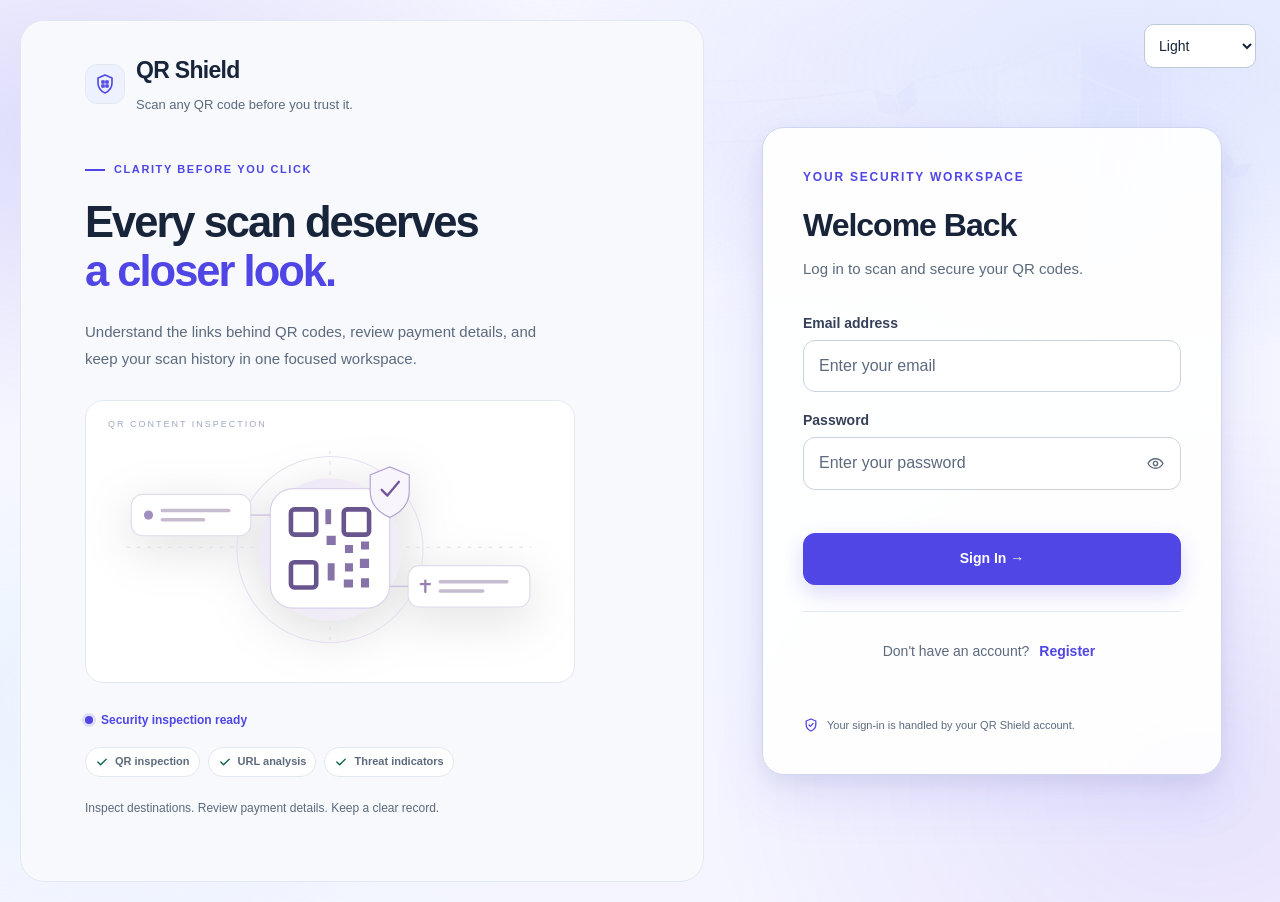
==== commit 705b81ba: "Finalize QR Shield UI and dark mode" ====
--- a/frontend/dashboard.html
+++ b/frontend/dashboard.html
@@ -189,6 +189,9 @@
 
 <link rel="stylesheet" href="theme.css">
 <link rel="stylesheet" href="master-design.css">
+<link rel="stylesheet" href="product-ux.css">
+<link rel="stylesheet" href="account-modals.css">
+<link rel="stylesheet" href="dashboard-dark.css">
 
 </head>
 
@@ -264,7 +267,7 @@
 
     <header class="qs-header">
 
-            <a class="qs-brand" href="scan.html" aria-label="QR Shield home">
+            <a class="qs-brand" href="index.html" aria-label="QR Shield home">
 
                 <span class="qs-brand-mark" aria-hidden="true">
 
@@ -318,6 +321,54 @@
 
         </header>
 
+    <dialog class="account-dialog" id="profile-dialog" aria-labelledby="profile-dialog-title">
+        <section class="account-dialog-panel">
+            <button class="account-dialog-close" type="button" data-close-dialog aria-label="Close profile dialog">&times;</button>
+            <div class="account-dialog-heading">
+                <span class="account-dialog-avatar" id="profile-dialog-initial" aria-hidden="true">U</span>
+                <div><p class="account-dialog-eyebrow">ACCOUNT</p><h2 id="profile-dialog-title">Your profile</h2></div>
+            </div>
+            <dl class="account-profile-details">
+                <div id="profile-dialog-name-row" hidden><dt>Account name</dt><dd id="profile-dialog-name"></dd></div>
+                <div><dt>Email address</dt><dd id="profile-dialog-email">Account email unavailable</dd></div>
+                <div><dt>Session</dt><dd><span class="account-session-status">Signed in</span></dd></div>
+            </dl>
+            <p class="account-dialog-note">These details come from the current sign-in session. Profile editing is not available here.</p>
+            <div class="account-dialog-actions"><button class="account-button account-button-secondary" type="button" data-close-dialog>Close</button></div>
+        </section>
+    </dialog>
+
+    <dialog class="account-dialog" id="change-password-dialog" aria-labelledby="change-password-title">
+        <section class="account-dialog-panel account-password-panel">
+            <button class="account-dialog-close" type="button" data-close-dialog aria-label="Close change password dialog">&times;</button>
+            <p class="account-dialog-eyebrow">ACCOUNT SECURITY</p>
+            <h2 id="change-password-title">Change password</h2>
+            <p class="account-dialog-description">Password changes are not supported by the current account service. This preview does not send or store password values.</p>
+            <form id="change-password-form" autocomplete="off" novalidate>
+                <label class="account-field">Current password
+                    <span class="account-password-input"><input id="current-password-preview" type="password" autocomplete="off" data-password-preview><button type="button" data-password-toggle="current-password-preview" aria-label="Show current password" aria-pressed="false">Show</button></span>
+                </label>
+                <label class="account-field">New password
+                    <span class="account-password-input"><input id="new-password-preview" type="password" autocomplete="off" data-password-preview><button type="button" data-password-toggle="new-password-preview" aria-label="Show new password" aria-pressed="false">Show</button></span>
+                </label>
+                <ul class="account-password-requirements" aria-label="New password requirements">
+                    <li id="account-password-length" data-met="false">At least 8 characters</li>
+                    <li id="account-password-groups" data-met="false">At least 2 character groups</li>
+                    <li id="account-password-bytes" data-met="true">No more than 72 UTF-8 bytes</li>
+                </ul>
+                <p class="account-password-strength" id="account-password-strength" data-state="empty" aria-live="polite">Strength will appear as you type.</p>
+                <label class="account-field">Confirm new password
+                    <span class="account-password-input"><input id="confirm-password-preview" type="password" autocomplete="off" data-password-preview><button type="button" data-password-toggle="confirm-password-preview" aria-label="Show confirmation password" aria-pressed="false">Show</button></span>
+                </label>
+                <p class="account-password-match" id="account-password-match" data-state="empty" aria-live="polite"></p>
+                <div class="account-dialog-actions">
+                    <button class="account-button account-button-secondary" type="button" data-close-dialog>Cancel</button>
+                    <button class="account-button account-button-primary" type="submit" disabled>Change Password</button>
+                </div>
+            </form>
+        </section>
+    </dialog>
+
     <main class="container app-workspace" id="main-content">
 
 
@@ -325,7 +376,7 @@
         <section class="dashboard-intro" aria-labelledby="dashboard-title">
             <div class="dashboard-intro-top">
                 <div class="dashboard-intro-copy">
-                    <p class="intro-kicker">QR SHIELD ANALYTICS</p>
+                    <p class="intro-kicker">SECURITY OVERVIEW</p>
                     <div class="dashboard-title-row">
                         <div class="header-shield-badge" aria-hidden="true">
                             <svg viewBox="0 0 24 24" fill="none" stroke="currentColor" stroke-width="2" stroke-linecap="round" stroke-linejoin="round">
@@ -336,11 +387,15 @@
                         <div>
                             <h1 id="dashboard-title">Good Morning! 👋</h1>
                             <p class="section-subtitle">Your QR scans, security checks, and online safety — all in one place.</p>
+                            <div class="dashboard-first-actions" aria-label="Start a security check">
+                                <a class="primary-btn" href="scan.html">Scan a QR Code</a>
+                                <a class="secondary-btn" href="website-checker.html">Check a Website</a>
+                            </div>
                         </div>
                     </div>
                 </div>
                 <div class="dashboard-header-actions">
-                    <div class="master-protection-status"><span>Protection Status</span><b><i></i> Monitoring</b></div>
+                    <div class="master-protection-status"><span>Scan status</span><b>Ready when you are</b></div>
                     <button class="master-icon-button" type="button" aria-label="Notifications"><svg viewBox="0 0 24 24" fill="none" stroke="currentColor" stroke-width="1.8" stroke-linecap="round"><path d="M18 9a6 6 0 0 0-12 0c0 7-3 7-3 9h18c0-2-3-2-3-9"/><path d="M10 21h4"/></svg></button>
                     <div class="account-menu" id="account-menu">
                         <button class="master-profile-button" id="profile-button" type="button" aria-label="Open account menu" aria-controls="profile-popover" aria-expanded="false">
@@ -355,6 +410,8 @@
                                     <p class="account-popover-email" id="profile-email">Account email unavailable</p>
                                 </div>
                             </div>
+                            <button class="account-popover-action" id="view-profile-action" type="button">View Profile</button>
+                            <button class="account-popover-action" id="change-password-action" type="button">Change Password</button>
                             <div class="account-popover-divider" aria-hidden="true"></div>
                             <button class="account-popover-logout" id="profile-logout" type="button">Logout</button>
                         </div>
@@ -396,7 +453,7 @@
 
                     <h2 id="summary-title">Security Summary</h2>
 
-                    <div class="section-subtitle">A snapshot of your stored scans and URL security findings</div>
+                    <div class="section-subtitle">Recent scan activity and available security findings</div>
 
                 </div>
 
@@ -484,18 +541,18 @@
             <article class="master-security-cta">
                 <div class="master-eyebrow">QR SHIELD PROTECTION</div>
                 <h3>Stronger Security<br>Starts Here</h3>
-                <p>Scan QR codes, check websites, and generate secure QR codes — all in one place.</p>
+                <p>Scan QR codes, check websites, and generate QR codes for sharing — all in one place.</p>
                 <a href="scan.html">Scan a QR Code <span aria-hidden="true">→</span></a>
             </article>
             <article class="master-quick-actions">
                 <h3>Quick Actions</h3>
                 <div class="master-action-grid">
                     <a class="master-action" href="scan.html"><span class="master-action-icon" aria-hidden="true"><svg viewBox="0 0 24 24" fill="none" stroke="currentColor" stroke-width="1.8" stroke-linecap="round" stroke-linejoin="round"><path d="M8 4H5a1 1 0 0 0-1 1v3M16 4h3a1 1 0 0 1 1 1v3M20 16v3a1 1 0 0 1-1 1h-3M8 20H5a1 1 0 0 1-1-1v-3"/><rect x="8" y="8" width="8" height="8" rx="1"/></svg></span><span class="master-action-copy"><strong>Scan QR</strong><span class="master-action-description">Check QR codes for safety</span></span></a>
-                    <a class="master-action" href="website-checker.html"><span class="master-action-icon" aria-hidden="true"><svg viewBox="0 0 24 24" fill="none" stroke="currentColor" stroke-width="1.8" stroke-linecap="round" stroke-linejoin="round"><circle cx="12" cy="12" r="9"/><path d="M3 12h18M12 3a14 14 0 0 1 0 18M12 3a14 14 0 0 0 0 18M4.9 7h14.2M4.9 17h14.2"/></svg></span><span class="master-action-copy"><strong>Website Checker</strong><span class="master-action-description">Verify URLs and detect threats</span></span></a>
-                    <a class="master-action" href="generate.html"><span class="master-action-icon" aria-hidden="true"><svg viewBox="0 0 24 24" fill="none" stroke="currentColor" stroke-width="1.8" stroke-linecap="round" stroke-linejoin="round"><path d="M4 4h6v6H4zM14 4h6v6h-6zM4 14h6v6H4z"/><path d="M17 14.5v5M14.5 17h5"/></svg></span><span class="master-action-copy"><strong>Generate QR</strong><span class="master-action-description">Create secure QR codes</span></span></a>
+                    <a class="master-action" href="website-checker.html"><span class="master-action-icon" aria-hidden="true"><svg viewBox="0 0 24 24" fill="none" stroke="currentColor" stroke-width="1.8" stroke-linecap="round" stroke-linejoin="round"><circle cx="12" cy="12" r="9"/><path d="M3 12h18M12 3a14 14 0 0 1 0 18M12 3a14 14 0 0 0 0 18M4.9 7h14.2M4.9 17h14.2"/></svg></span><span class="master-action-copy"><strong>Website Checker</strong><span class="master-action-description">Review URL signals and available threat data</span></span></a>
+                    <a class="master-action" href="generate.html"><span class="master-action-icon" aria-hidden="true"><svg viewBox="0 0 24 24" fill="none" stroke="currentColor" stroke-width="1.8" stroke-linecap="round" stroke-linejoin="round"><path d="M4 4h6v6H4zM14 4h6v6h-6zM4 14h6v6H4z"/><path d="M17 14.5v5M14.5 17h5"/></svg></span><span class="master-action-copy"><strong>Generate QR</strong><span class="master-action-description">Create QR codes for sharing</span></span></a>
                     <a class="master-action" href="#history-table-wrap"><span class="master-action-icon" aria-hidden="true"><svg viewBox="0 0 24 24" fill="none" stroke="currentColor" stroke-width="1.8" stroke-linecap="round" stroke-linejoin="round"><path d="M6 3h8l4 4v14H6zM14 3v5h5M9 17v-3m4 3v-6m4 6v-5"/></svg></span><span class="master-action-copy"><strong>View Reports</strong><span class="master-action-description">Review analytics and history</span></span></a>
                 </div>
-                <div class="master-latest-protection"><span class="master-latest-icon" aria-hidden="true"><svg viewBox="0 0 24 24" fill="none" stroke="currentColor" stroke-width="1.8" stroke-linecap="round" stroke-linejoin="round"><path d="M12 3 19 6v5c0 4.7-2.9 8.1-7 10-4.1-1.9-7-5.3-7-10V6l7-3Z"/><path d="m9 12 2 2 4-4"/></svg></span><span><strong>Latest Protection</strong><small>Real-time threat detection is active</small></span><span class="master-latest-chevron" aria-hidden="true"><svg viewBox="0 0 24 24" fill="none" stroke="currentColor" stroke-width="1.8" stroke-linecap="round" stroke-linejoin="round"><path d="m9 18 6-6-6-6"/></svg></span></div>
+                <div class="master-latest-protection"><span class="master-latest-icon" aria-hidden="true"><svg viewBox="0 0 24 24" fill="none" stroke="currentColor" stroke-width="1.8" stroke-linecap="round" stroke-linejoin="round"><path d="M12 3 19 6v5c0 4.7-2.9 8.1-7 10-4.1-1.9-7-5.3-7-10V6l7-3Z"/><path d="m9 12 2 2 4-4"/></svg></span><span><strong>Available Checks</strong><small>URL and domain signals are reviewed</small></span><span class="master-latest-chevron" aria-hidden="true"><svg viewBox="0 0 24 24" fill="none" stroke="currentColor" stroke-width="1.8" stroke-linecap="round" stroke-linejoin="round"><path d="m9 18 6-6-6-6"/></svg></span></div>
             </article>
         </section>
 
@@ -520,6 +577,8 @@
                     <button class="filter-btn" type="button" data-filter="suspicious" aria-pressed="false">Suspicious</button>
 
                     <button class="filter-btn" type="button" data-filter="unsafe" aria-pressed="false">Unsafe</button>
+
+                    <button class="filter-btn" id="unverified-filter" type="button" data-filter="unverified" aria-pressed="false" hidden>Unverified</button>
 
                     <button class="filter-btn" type="button" data-filter="non_url" aria-pressed="false">Non-URL</button>
 
@@ -630,6 +689,10 @@
             const popoverInitialEl = document.getElementById("profile-popover-initial");
             const nameEl = document.getElementById("profile-name");
             const emailEl = document.getElementById("profile-email");
+            const dialogInitialEl = document.getElementById("profile-dialog-initial");
+            const dialogNameRow = document.getElementById("profile-dialog-name-row");
+            const dialogNameEl = document.getElementById("profile-dialog-name");
+            const dialogEmailEl = document.getElementById("profile-dialog-email");
 
             function decodeTokenAccount() {
                 try {
@@ -654,8 +717,14 @@
             const initial = (localPart.replace(/[^A-Za-z0-9]/g, "")[0] || "U").toUpperCase();
             if (initialEl) initialEl.textContent = initial;
             if (popoverInitialEl) popoverInitialEl.textContent = initial;
+            if (dialogInitialEl) dialogInitialEl.textContent = initial;
             if (nameEl && displayName) { nameEl.textContent = displayName; nameEl.hidden = false; }
+            if (dialogNameRow && dialogNameEl && displayName) {
+                dialogNameEl.textContent = displayName;
+                dialogNameRow.hidden = false;
+            }
             if (emailEl) emailEl.textContent = account.email || "Account email unavailable";
+            if (dialogEmailEl) dialogEmailEl.textContent = account.email || "Account email unavailable";
             if (profileButton) profileButton.setAttribute("aria-label", account.email ? `Open account menu for ${account.email}` : "Open account menu");
         })();
 
@@ -728,6 +797,105 @@
 
         // Gateway and forwarded pages use same-origin API; legacy localhost servers remain supported.
 
+        (function wireAccountDialogs() {
+            const profileDialog = document.getElementById("profile-dialog");
+            const passwordDialog = document.getElementById("change-password-dialog");
+            const profileAction = document.getElementById("view-profile-action");
+            const passwordAction = document.getElementById("change-password-action");
+            const profileButton = document.getElementById("profile-button");
+            if (!profileDialog || !passwordDialog || !profileAction || !passwordAction) return;
+
+            function openDialog(dialog) {
+                if (profileButton && profileButton.getAttribute("aria-expanded") === "true") profileButton.click();
+                if (typeof dialog.showModal === "function") dialog.showModal();
+            }
+            function closeDialog(dialog) {
+                if (dialog && dialog.open) dialog.close();
+            }
+
+            profileAction.addEventListener("click", () => openDialog(profileDialog));
+            passwordAction.addEventListener("click", () => openDialog(passwordDialog));
+            document.querySelectorAll("[data-close-dialog]").forEach(button => {
+                button.addEventListener("click", () => closeDialog(button.closest("dialog")));
+            });
+            [profileDialog, passwordDialog].forEach(dialog => {
+                dialog.addEventListener("click", event => {
+                    if (event.target === dialog) closeDialog(dialog);
+                });
+            });
+
+            document.querySelectorAll("[data-password-toggle]").forEach(button => {
+                button.addEventListener("click", () => {
+                    const input = document.getElementById(button.dataset.passwordToggle);
+                    if (!input) return;
+                    const visible = input.type === "password";
+                    input.type = visible ? "text" : "password";
+                    button.textContent = visible ? "Hide" : "Show";
+                    const kind = input.id === "current-password-preview" ? "current" : input.id === "new-password-preview" ? "new" : "confirmation";
+                    button.setAttribute("aria-label", `${visible ? "Hide" : "Show"} ${kind} password`);
+                    button.setAttribute("aria-pressed", String(visible));
+                });
+            });
+
+            const newPassword = document.getElementById("new-password-preview");
+            const confirmation = document.getElementById("confirm-password-preview");
+            const lengthRequirement = document.getElementById("account-password-length");
+            const groupsRequirement = document.getElementById("account-password-groups");
+            const bytesRequirement = document.getElementById("account-password-bytes");
+            const strength = document.getElementById("account-password-strength");
+            const match = document.getElementById("account-password-match");
+            const changeForm = document.getElementById("change-password-form");
+
+            function updatePasswordPreview() {
+                const value = newPassword.value;
+                const length = Array.from(value).length;
+                let bytes = Infinity;
+                try {
+                    bytes = typeof TextEncoder === "function"
+                        ? new TextEncoder().encode(value).length
+                        : unescape(encodeURIComponent(value)).length;
+                } catch (_) { /* leave the byte limit unmet */ }
+                const specialCharacters = "!@#$%^&*()_+-=[]{}|;:,.<>?";
+                const groups = [
+                    /\p{Lu}/u.test(value), /\p{Ll}/u.test(value), /\p{N}/u.test(value),
+                    Array.from(value).some(character => specialCharacters.includes(character))
+                ].filter(Boolean).length;
+                lengthRequirement.dataset.met = String(length >= 8);
+                groupsRequirement.dataset.met = String(groups >= 2);
+                bytesRequirement.dataset.met = String(bytes <= 72);
+                const accepted = length >= 8 && groups >= 2 && bytes <= 72;
+                const strong = accepted && length >= 10 && groups >= 3;
+                strength.dataset.state = !value ? "empty" : !accepted ? "weak" : strong ? "strong" : "medium";
+                strength.textContent = !value ? "Strength will appear as you type."
+                    : !accepted ? "Does not meet the current registration requirements."
+                    : strong ? "Strong password."
+                    : "Medium strength password.";
+                const passwordsMatch = Boolean(confirmation.value) && confirmation.value === value;
+                match.dataset.state = !confirmation.value ? "empty" : passwordsMatch ? "match" : "mismatch";
+                match.textContent = !confirmation.value ? ""
+                    : passwordsMatch ? "The new passwords match."
+                    : "The new passwords do not match.";
+            }
+
+            newPassword.addEventListener("input", updatePasswordPreview);
+            confirmation.addEventListener("input", updatePasswordPreview);
+            changeForm.addEventListener("submit", event => event.preventDefault());
+            passwordDialog.addEventListener("close", () => {
+                document.querySelectorAll("[data-password-preview]").forEach(input => {
+                    input.value = "";
+                    input.type = "password";
+                });
+                document.querySelectorAll("[data-password-toggle]").forEach(button => {
+                    button.textContent = "Show";
+                    button.setAttribute("aria-pressed", "false");
+                    const kind = button.dataset.passwordToggle === "current-password-preview" ? "current" : button.dataset.passwordToggle === "new-password-preview" ? "new" : "confirmation";
+                    button.setAttribute("aria-label", `Show ${kind} password`);
+                });
+                match.textContent = "";
+                updatePasswordPreview();
+            });
+        })();
+
     const API_URL = window.QR_SHIELD_API_BASE || (location.hostname === "localhost" || location.hostname === "127.0.0.1" || location.protocol === "file:"
 
         ? "http://127.0.0.1:8000" : "/api");
@@ -798,17 +966,33 @@
 
         function classifyScan(row) {
 
+            if (["safe", "suspicious", "unsafe", "unverified", "non_url", "unclassified"].includes(row.risk_category)) {
+
+                return row.risk_category;
+
+            }
+
             const contentType = classifyContent(row.decoded_content);
 
             if (contentType === "Unclassifiable") return "unclassified";
 
             if (contentType !== "URL") return "non_url";
 
-
+            const overallRiskCode = row.score_explanation && typeof row.score_explanation === "object"
+                ? row.score_explanation.overall_risk?.code : null;
+            const overallRiskCategory = {
+                low: "safe",
+                suspicious: "suspicious",
+                integrity_review: "suspicious",
+                transport_warning: "suspicious",
+                known_dangerous: "unsafe",
+                inconclusive: "unverified"
+            }[overallRiskCode];
+            if (overallRiskCategory) return overallRiskCategory;
 
             const label = String(row.risk_label || "").toLowerCase();
 
-            return ["safe", "suspicious", "unsafe"].includes(label) ? label : "unclassified";
+            return ["safe", "suspicious", "unsafe", "unverified"].includes(label) ? label : "unclassified";
 
         }
 
@@ -854,7 +1038,7 @@
 
                 return counts;
 
-            }, { safe: 0, suspicious: 0, unsafe: 0, non_url: 0, unclassified: 0 });
+            }, { safe: 0, suspicious: 0, unsafe: 0, unverified: 0, non_url: 0, unclassified: 0 });
 
         }
 
@@ -1003,6 +1187,8 @@
 
                 { key: "unsafe", label: "Unsafe", className: "unsafe" },
 
+                { key: "unverified", label: "Unverified", className: "unclassified" },
+
                 { key: "non_url", label: "NON-URL", className: "non-url" }
 
             ];
@@ -1049,7 +1235,7 @@
 
             const unclassifiedNote = counts.unclassified
 
-                ? `<p class="distribution-note">${counts.unclassified} record${counts.unclassified === 1 ? "" : "s"} could not be classified from stored content or URL risk labels.</p>`
+                ? `<p class="distribution-note">${counts.unclassified} record${counts.unclassified === 1 ? "" : "s"} have no recognized stored verdict.</p>`
 
                 : "";
 
@@ -1482,12 +1668,10 @@
                 const destination = row.domain || row.final_url || row.decoded_content || "—";
 
                 const label = classification === "non_url" ? "Non-URL" :
-
                     classification === "safe" ? "Low Risk" :
-
                     classification === "suspicious" ? "Suspicious" :
-
-                    classification === "unsafe" ? "High Risk" : "Unverified";
+                    classification === "unsafe" ? "High Risk" :
+                    classification === "unclassified" ? "Unclassified" : "Unverified";
 
                 const pillClass = classification === "safe" ? "safe-pill" :
 
@@ -1554,6 +1738,7 @@
             renderRecentScans(currentHistory, activeHistoryFilter);
 
             document.getElementById("unclassified-filter").hidden = counts.unclassified === 0;
+            document.getElementById("unverified-filter").hidden = counts.unverified === 0;
 
         }
 
--- a/frontend/theme.css
+++ b/frontend/theme.css
@@ -413,7 +413,7 @@
 body[data-page=scan] #result-technical-body { display:grid; gap:18px; min-width:0; }
 body[data-page=scan] #results-card #result-technical-body .risk-panel { grid-template-columns:minmax(0,1fr); }
 body[data-page=scan] #results-card #result-technical-body .risk-panel > * { grid-column:1; }
-body[data-page=scan] #results-card { max-width:1120px; margin:28px auto 0; padding:28px; border-radius:20px; }
+body[data-page=scan] #results-card { box-sizing:border-box; width:100%; min-width:0; max-width:none; margin:28px 0 0; padding:28px; border-radius:20px; }
 body[data-page=scan] #result-rows { display:grid; gap:20px; min-width:0; }
 body[data-page=scan] #results-card .risk-panel { display:grid; grid-template-columns:minmax(0,1fr) 260px; gap:14px 32px; margin:0; padding:26px; border:1px solid var(--line); border-radius:16px; background:var(--surface-soft,#f7f8fc); }
 body[data-page=scan] #results-card .verdict-banner { grid-column:1; grid-row:1 / 4; margin:0; padding:0; background:transparent; border:0; gap:14px; align-items:flex-start; }
@@ -493,6 +493,66 @@
 body[data-page=scan] #results-card .finding-details[open] .finding-show-less { display:inline; }
 body[data-page=scan] #results-card .finding-details[open] { margin-top:0; }
 
+/* Keep result hierarchy distinct in dark mode without changing the light palette. */
+html[data-theme="dark"] body[data-page=scan] #results-card {
+ --ink:#F1F5F9;
+ --muted:#B4C0D4;
+ --line:rgba(148,163,184,.24);
+ --border:rgba(148,163,184,.24);
+ --surface:#24314A;
+ --surface-raised:#2A3853;
+ --surface-soft:#1D2941;
+ --field-bg:#18243A;
+ --field-border:#52627D;
+ --hover-bg:#33425F;
+ --accent-soft:#302C59;
+ --accent-ink:#C4B5FD;
+ --focus:#A5B4FC;
+ --safe-bg:#123D36;
+ --safe-ink:#6EE7B7;
+ --warning-bg:#3A2D19;
+ --warning-ink:#FCD16A;
+ --danger-bg:#45252D;
+ --danger-ink:#FDA4AF;
+ background:#151D32;
+ border-color:rgba(148,163,184,.24);
+ color:var(--ink);
+}
+html[data-theme="dark"] body[data-page=scan] #results-card :is(.risk-panel,.assessment-conflict) {
+ background:#1D2941;
+ border-color:rgba(148,163,184,.24);
+}
+html[data-theme="dark"] body[data-page=scan] #results-card :is(.result-section,.risk-explanation,.summary-panel) {
+ background:#24314A;
+ border-color:rgba(148,163,184,.22);
+}
+html[data-theme="dark"] body[data-page=scan] #results-card :is(.result-technical-details,.result-disclosure,.redirect-details) {
+ background:#1A263D;
+ border-color:rgba(148,163,184,.26);
+ color:#F1F5F9;
+}
+html[data-theme="dark"] body[data-page=scan] #results-card :is(.result-technical-details,.result-disclosure,.redirect-details) > summary {
+ color:#E8EDFA;
+}
+html[data-theme="dark"] body[data-page=scan] #results-card .result-row:nth-child(5),
+html[data-theme="dark"] body[data-page=scan] #results-card .result-row:nth-child(6) {
+ background:#1A263D;
+}
+html[data-theme="dark"] body[data-page=scan] #results-card .risk-contribution {
+ background:#352B1D;
+ border-color:rgba(252,209,106,.24);
+}
+html[data-theme="dark"] body[data-page=scan] #results-card .simple-tampering-warning {
+ background:#392B19;
+ border-color:rgba(252,209,106,.34);
+ border-left-color:#FCD16A;
+ color:#FFF1C2;
+}
+html[data-theme="dark"] body[data-page=scan] #results-card .simple-tampering-warning p { color:#E8D9B5; }
+html[data-theme="dark"] body[data-page=scan] #results-card :is(button,a,summary):focus-visible {
+ outline-color:var(--focus);
+}
+
 /* Requirement 2: deliberate, risk-aware external navigation. */
 .link-warning-dialog { width:min(620px,calc(100% - 28px)); max-height:calc(100dvh - 32px); overflow-y:auto; padding:26px; border:1px solid var(--line); border-radius:18px; background:var(--surface); color:var(--ink); box-shadow:0 20px 80px #0004; font-size:15px; line-height:1.65; }
 .link-warning-dialog::backdrop { background:#0b1220a6; }
@@ -696,6 +756,56 @@
  .qs-ambient-bg .qs-ambient-cube { opacity:0.35; }
 }
 
+/* The warning dialog stays compact while its evidence scrolls independently. */
+.qr-modal-overlay[hidden]{display:none!important;}
+.qr-modal-overlay{overscroll-behavior:contain;}
+.qr-modal-overlay>.link-warning-dialog{
+ width:min(580px,100%);border:1px solid var(--line);border-radius:18px;
+ max-height:min(680px,calc(100vh - 24px));max-height:min(680px,calc(100dvh - 24px));
+ box-shadow:0 24px 72px #10142c45;
+}
+.link-warning-body{padding:20px 22px 12px;}
+.link-warning-header{min-height:28px;}
+.link-warning-header>#link-warning-score{color:var(--ink);font-size:14px;font-weight:750;}
+.link-warning-score-help{margin:5px 0 12px!important;font-size:12px!important;}
+.link-warning-dialog h2{margin:8px 0 6px;font-size:22px;}
+#link-warning-message{font-size:14px;line-height:1.55;}
+.link-warning-dialog h3{margin:14px 0 6px;font-size:14px;}
+.link-warning-destination{
+ display:grid;grid-template-columns:minmax(105px,.34fr) minmax(0,1fr);
+ align-items:start;gap:8px 12px;margin:12px 0;padding:12px;
+}
+.link-warning-destination dt{padding-top:2px;font-size:12px;}
+.link-warning-destination dd{min-width:0;margin:0;font-size:13px;line-height:1.5;overflow-wrap:anywhere;word-break:break-word;}
+.link-warning-destination dd:is(#link-warning-host,#link-warning-domain){font-size:14px;}
+#link-warning-findings{margin:6px 0;padding-left:20px;font-size:13px;line-height:1.5;}
+#link-warning-findings li+li{margin-top:5px;}
+#link-warning-limitations{margin:10px 0 0;font-size:11px;line-height:1.5;}
+.link-warning-technical{margin:10px 0;}
+.link-warning-footer{padding:12px 22px max(14px,env(safe-area-inset-bottom,0px));}
+.link-warning-footer .link-warning-actions{gap:10px;}
+.link-warning-footer .link-warning-actions button{min-height:48px;transition:transform .15s ease,background .15s ease,box-shadow .15s ease;}
+.link-warning-footer .link-warning-actions button:not(:disabled):active{transform:scale(.985);}
+.qr-modal-panel[data-danger=true] [data-modal-proceed]{
+ background:linear-gradient(135deg,#bd3447,#a92037);border-color:#a92037;
+ box-shadow:0 5px 14px rgba(169,32,55,.2);
+}
+.qr-modal-panel[data-danger=true] [data-modal-proceed]:not(:disabled):hover{filter:brightness(.94);box-shadow:0 7px 17px rgba(169,32,55,.25);}
+.qr-modal-panel[data-danger=true] [data-modal-cancel]{background:var(--surface);color:var(--muted);}
+@media(max-width:480px){
+ .qr-modal-overlay{padding:max(10px,env(safe-area-inset-top)) max(10px,env(safe-area-inset-right)) max(10px,env(safe-area-inset-bottom)) max(10px,env(safe-area-inset-left));}
+ .qr-modal-overlay>.link-warning-dialog{width:100%;max-height:min(680px,calc(100vh - 20px));max-height:min(680px,calc(100dvh - 20px));}
+ .link-warning-body{padding:16px 16px 10px;}
+ .link-warning-destination{grid-template-columns:minmax(0,1fr);gap:2px 8px;padding:10px;}
+ .link-warning-destination dd{margin-bottom:7px;}
+ .link-warning-destination dd:last-child{margin-bottom:0;}
+ .link-warning-footer{padding:10px 16px max(12px,env(safe-area-inset-bottom,0px));}
+}
+@media(prefers-reduced-motion:reduce){
+ .link-warning-footer .link-warning-actions button{transition:none;}
+ .link-warning-footer .link-warning-actions button:not(:disabled):active{transform:none;}
+}
+
 /* Card hover and high-contrast protections */
 body[data-page] .card, body[data-page] .results-card, body[data-page] .analysis-card,
 body[data-page] .activity-card, body[data-page] .table-card {
--- a/frontend/master-design.css
+++ b/frontend/master-design.css
@@ -16,6 +16,12 @@
   --master-shadow:0 14px 36px rgba(82,83,145,.10),0 3px 10px rgba(82,83,145,.05);
   --master-shadow-hover:0 20px 44px rgba(82,83,145,.15),0 5px 14px rgba(82,83,145,.07);
 }
+body[data-page=scan] .simple-security-note{
+  display:flex;flex-wrap:wrap;gap:4px 8px;align-items:baseline;margin-top:12px;padding:10px 12px;
+  border:1px solid var(--line);border-left:3px solid var(--warning-ink);
+  border-radius:10px;background:var(--warning-bg);color:var(--ink);font-size:12px;line-height:1.55;
+}
+body[data-page=scan] .simple-security-note strong{color:var(--warning-ink);font-size:12px;white-space:nowrap;}
 
 html,body{background:var(--master-bg);}
 body[data-page]{font-family:Inter,ui-sans-serif,-apple-system,BlinkMacSystemFont,"Segoe UI",sans-serif;color:var(--master-ink);background:
@@ -273,3 +279,166 @@
   .dashboard-page .master-dashboard-extras{margin-top:14px;}
   .master-security-cta,.master-quick-actions{min-height:auto;}
 }
+
+/* Scan results: compact hierarchy for the decision, actions, and supporting evidence. */
+body[data-page=scan] #results-card{
+  width:100%;max-width:1100px;margin:18px auto;padding:clamp(20px,3vw,32px);
+  border:1px solid var(--line);border-radius:20px;
+  background:var(--surface);
+  box-shadow:0 16px 38px rgba(74,76,137,.09),0 2px 6px rgba(74,76,137,.035);
+  transition:transform .18s ease,box-shadow .18s ease,border-color .18s ease;
+}
+body[data-page=scan] .qs-ambient-bg{opacity:.42;}
+body[data-page=scan] #results-card:hover{transform:translateY(-2px);box-shadow:0 20px 44px rgba(74,76,137,.13),0 4px 10px rgba(74,76,137,.05);}
+body[data-page=scan] #verdict-banner{gap:16px;margin-bottom:16px;border-radius:16px;}
+body[data-page=scan] #results-card #verdict-banner[data-status]{
+  min-height:84px;padding:15px 18px;border:1px solid var(--line);background:var(--surface-soft);
+  color:var(--ink);transition:background .18s ease,border-color .18s ease,box-shadow .18s ease;
+}
+body[data-page=scan] #results-card #verdict-banner[data-status=safe]{
+  border-color:var(--safe-ink);background:var(--safe-bg);
+}
+body[data-page=scan] #results-card #verdict-banner[data-status=caution]{
+  border-color:var(--warning-ink);background:var(--warning-bg);
+}
+body[data-page=scan] #results-card #verdict-banner[data-status=unsafe]{
+  border-color:var(--danger-ink);background:var(--danger-bg);
+}
+body[data-page=scan] #results-card #verdict-banner[data-status=safe] .verdict-title{color:var(--safe-ink);}
+body[data-page=scan] #results-card #verdict-banner[data-status=caution] .verdict-title{color:var(--warning-ink);}
+body[data-page=scan] #results-card #verdict-banner[data-status=unsafe] .verdict-title{color:var(--danger-ink);}
+body[data-page=scan] #results-card #verdict-banner[data-status] .verdict-explanation{color:var(--ink);}
+body[data-page=scan] .verdict-title{font-size:clamp(20px,2.4vw,25px);letter-spacing:-.35px;}
+body[data-page=scan] .verdict-explanation{font-size:14px;}
+body[data-page=scan] .result-view-toggle{
+  display:flex;gap:4px;width:min(100%,390px);margin:0 0 16px;padding:4px;
+  border:1px solid var(--line);border-radius:13px;background:var(--accent-soft);
+}
+body[data-page=scan] .result-view-toggle button{
+  flex:1 1 0;min-width:0;min-height:44px;padding:9px 14px;border:0;border-radius:10px;
+  background:transparent;color:var(--muted);font-size:13px;font-weight:700;
+  transition:background .16s ease,color .16s ease,box-shadow .16s ease,transform .16s ease;
+}
+body[data-page=scan] .result-view-toggle button[aria-pressed=true]{
+  background:var(--surface-raised);color:var(--accent-ink);box-shadow:0 2px 8px rgba(58,54,121,.12);
+}
+body[data-page=scan] .result-view-toggle button:hover:not([aria-pressed=true]){background:var(--surface);color:var(--accent-ink);}
+body[data-page=scan] .result-view-toggle button:active{transform:scale(.985);}
+body[data-page=scan] .result-view-toggle button:focus-visible,
+body[data-page=scan] #results-card :is(button,summary):focus-visible{
+  outline:3px solid var(--focus);outline-offset:3px;
+}
+body[data-page=scan] #results-card[data-result-view=simple] .result-technical-details{display:none!important;}
+body[data-page=scan] .simple-security-summary{
+  margin-top:12px;padding:15px 18px;border-color:var(--line);
+  border-radius:14px;background:linear-gradient(145deg,var(--surface),var(--accent-soft));
+}
+body[data-page=scan] .simple-security-check{padding:9px 0;}
+body[data-page=scan] .results-actions{
+  display:grid;grid-template-columns:repeat(6,minmax(0,1fr));gap:10px;margin-top:18px;
+}
+body[data-page=scan] .results-actions>button{
+  grid-column:span 2;display:inline-flex;align-items:center;justify-content:center;
+  min-width:0;min-height:48px;padding:11px 14px;border-radius:11px;
+  font:inherit;font-size:13px;font-weight:700;line-height:1.35;text-align:center;
+  white-space:normal;overflow-wrap:anywhere;cursor:pointer;
+  transition:transform .16s ease,box-shadow .16s ease,background .16s ease,border-color .16s ease;
+}
+body[data-page=scan] .results-actions>button:hover:not(:disabled){transform:translateY(-1px);}
+body[data-page=scan] .results-actions>button:active:not(:disabled){transform:translateY(0) scale(.99);}
+body[data-page=scan] .results-actions .action-primary{
+  border:1px solid var(--action);background:linear-gradient(135deg,var(--action),var(--action-hover));
+  color:var(--action-ink);box-shadow:0 6px 15px rgba(85,72,232,.2);
+}
+body[data-page=scan] .results-actions .action-primary:hover:not(:disabled){background:var(--action-hover);box-shadow:0 9px 18px rgba(85,72,232,.24);}
+body[data-page=scan] .results-actions .report-btn.action-caution{
+  border:1px solid var(--suspicious);background:var(--warning-bg);color:var(--warning-ink);
+}
+body[data-page=scan] .results-actions .report-btn.action-caution:hover:not(:disabled){
+  background:var(--warning-bg);border-color:var(--warning-ink);color:var(--warning-ink);filter:brightness(.97);
+}
+body[data-page=scan] .results-actions .report-btn.action-danger{
+  border:1px solid var(--unsafe);background:var(--danger-bg);color:var(--danger-ink);
+}
+body[data-page=scan] .results-actions .report-btn.action-danger:hover:not(:disabled){
+  background:var(--danger-bg);border-color:var(--danger-ink);color:var(--danger-ink);filter:brightness(.97);
+}
+body[data-page=scan] .results-actions .scan-again-btn{
+  border:1px solid var(--field-border);background:var(--surface-raised);color:var(--accent-ink);box-shadow:none;
+}
+body[data-page=scan] .results-actions .scan-again-btn:hover{background:var(--hover-bg);border-color:var(--accent-ink);}
+body[data-page=scan] .results-actions .report-btn:not(.action-primary){
+  border:1px solid var(--line);background:var(--surface-raised);color:var(--muted);
+}
+body[data-page=scan] .results-actions .report-btn:not(.action-primary):hover:not(:disabled){border-color:var(--accent-ink);background:var(--accent-soft);color:var(--accent-ink);}
+body[data-page=scan] .results-actions>button:disabled{opacity:.55;cursor:not-allowed;box-shadow:none;}
+body[data-page=scan] .result-technical-details{margin-top:4px;}
+body[data-page=scan] .result-technical-details>summary{
+  min-height:44px;padding:12px 14px;border:1px solid var(--line);
+  border-radius:12px;background:var(--surface-soft);color:var(--accent-ink);font-weight:700;
+  cursor:pointer;list-style:none;
+}
+body[data-page=scan] .result-technical-details>summary::-webkit-details-marker,
+body[data-page=scan] .result-technical-group>summary::-webkit-details-marker{display:none;}
+body[data-page=scan] .result-technical-details>summary::after,
+body[data-page=scan] .result-technical-group>summary::after{
+  content:"";width:8px;height:8px;border-right:2px solid currentColor;border-bottom:2px solid currentColor;
+  position:absolute;right:16px;top:50%;transform:translateY(-65%) rotate(45deg);
+  transition:transform .16s ease;
+}
+body[data-page=scan] .result-technical-details>summary,
+body[data-page=scan] .result-technical-group>summary{position:relative;}
+body[data-page=scan] .result-technical-details[open]>summary::after,
+body[data-page=scan] .result-technical-group[open]>summary::after{transform:translateY(-35%) rotate(225deg);}
+body[data-page=scan] #result-technical-body{display:grid;gap:9px;margin-top:10px;}
+body[data-page=scan] .result-technical-group{
+  min-width:0;overflow:hidden;border:1px solid var(--line);
+  border-radius:13px;background:var(--surface-raised);box-shadow:0 2px 8px rgba(54,58,112,.035);
+}
+body[data-page=scan] .result-technical-group>summary{
+  display:grid;grid-template-columns:20px minmax(0,1fr);align-items:center;gap:3px 10px;
+  min-height:54px;padding:10px 42px 10px 14px;color:var(--ink);cursor:pointer;list-style:none;
+}
+body[data-page=scan] .result-technical-group>summary>svg{grid-row:span 2;width:18px;height:18px;color:var(--accent-ink);}
+body[data-page=scan] .result-technical-group-title{font-size:13px;font-weight:750;line-height:1.4;}
+body[data-page=scan] .result-technical-group-description{color:var(--muted);font-size:11px;line-height:1.4;}
+body[data-page=scan] .result-technical-group[open]>summary{background:var(--surface-soft);}
+body[data-page=scan] .result-technical-group-content{
+  display:grid;gap:10px;padding:12px;border-top:1px solid var(--line);
+}
+body[data-page=scan] .result-technical-group[open]>.result-technical-group-content{animation:scan-evidence-in .14s ease-out both;}
+body[data-page=scan] .result-technical-group-content>.result-section,
+body[data-page=scan] .result-technical-group-content>.risk-panel,
+body[data-page=scan] .result-technical-group-content>.risk-explanation,
+body[data-page=scan] .result-technical-group-content>.summary-panel{margin:0;}
+body[data-page=scan] .link-open-status:empty,
+body[data-page=scan] .report-status:empty{display:none;}
+body[data-page=scan] .report-status{min-height:0;margin:10px 0 0;color:#586681;font-size:13px;line-height:1.55;overflow-wrap:anywhere;}
+@keyframes scan-evidence-in{from{opacity:0;transform:translateY(-3px);}to{opacity:1;transform:translateY(0);}}
+@media(max-width:760px){
+  body[data-page=scan] .results-actions{grid-template-columns:repeat(2,minmax(0,1fr));}
+  body[data-page=scan] .results-actions>#open-link-btn,
+  body[data-page=scan] .results-actions>#scan-again-btn{grid-column:span 2;}
+  body[data-page=scan] #results-card{padding:clamp(18px,4vw,26px);}
+}
+@media(max-width:480px){
+  body[data-page=scan] .results-actions{grid-template-columns:minmax(0,1fr);gap:9px;}
+  body[data-page=scan] .results-actions>button,
+  body[data-page=scan] .results-actions>#open-link-btn,
+  body[data-page=scan] .results-actions>#scan-again-btn{grid-column:1;min-height:50px;}
+  body[data-page=scan] .result-view-toggle{width:100%;}
+  body[data-page=scan] #results-card #verdict-banner[data-status]{padding:13px 12px;gap:11px;}
+  body[data-page=scan] .simple-security-check{grid-template-columns:minmax(0,1fr) minmax(0,1fr);}
+  body[data-page=scan] .simple-security-check span{text-align:left;}
+  body[data-page=scan] .result-technical-group-content{padding:9px;}
+  body[data-page=scan] .result-technical-group-description{font-size:10px;}
+}
+@media(prefers-reduced-motion:reduce){
+  body[data-page=scan] #results-card,
+  body[data-page=scan] .result-view-toggle button,
+  body[data-page=scan] .results-actions>button{transition:none;}
+  body[data-page=scan] #results-card #verdict-banner[data-status]{transition:none;}
+  body[data-page=scan] #results-card:hover,
+  body[data-page=scan] .results-actions>button:hover:not(:disabled){transform:none;}
+  body[data-page=scan] .result-technical-group[open]>.result-technical-group-content{animation:none;}
+}
--- a/frontend/product-ux.css
+++ b/frontend/product-ux.css
@@ -0,0 +1,866 @@
+:root {
+    --master-bg:#f6f7fb;
+    --master-ink:#17243a;
+    --master-muted:#5c6a7e;
+    --master-line:#e2e8f0;
+    --master-shadow:0 10px 28px rgba(27,42,72,.07);
+    --master-shadow-hover:0 14px 34px rgba(27,42,72,.11);
+    --app-bg:#f7f7ff;
+    --app-gradient:linear-gradient(145deg,#faf9ff 0%,#f2f5ff 58%,#f8f4ff 100%);
+    --app-ambient-glows:radial-gradient(ellipse 66% 45% at 88% 8%,rgba(165,180,252,.24) 0%,transparent 72%),radial-gradient(ellipse 52% 38% at 8% 78%,rgba(186,230,253,.20) 0%,transparent 68%),radial-gradient(ellipse 48% 34% at 48% 18%,rgba(221,214,254,.18) 0%,transparent 68%);
+    --app-dot-color:rgba(99,102,241,.026);
+    --surface:#fff;
+    --surface-raised:#fff;
+    --surface-soft:#f7f9fc;
+    --sidebar-bg:rgba(255,255,255,.97);
+    --ink:#17243a;
+    --navy:#17243a;
+    --muted:#5c6a7e;
+    --line:#e2e8f0;
+    --border:#e2e8f0;
+    --field-border:#bdc8d8;
+    --action:#4f46e5;
+    --action-hover:#4338ca;
+    --purple:#4f46e5;
+    --purple-dark:#4338ca;
+    --violet:#4f46e5;
+    --accent-ink:#4f46e5;
+    --accent-soft:#eef2ff;
+    --focus:#4338ca;
+    --radius:14px;
+    --shadow:0 8px 24px rgba(27,42,72,.07);
+    --shadow-hover:0 12px 30px rgba(27,42,72,.11);
+}
+:root[data-theme="dark"] {
+    --app-bg:#101626;
+    --app-gradient:linear-gradient(145deg,#101626 0%,#151f33 58%,#17182d 100%);
+    --app-ambient-glows:radial-gradient(ellipse 66% 45% at 88% 8%,rgba(99,102,241,.18) 0%,transparent 72%),radial-gradient(ellipse 52% 38% at 8% 78%,rgba(56,189,248,.11) 0%,transparent 68%),radial-gradient(ellipse 48% 34% at 48% 18%,rgba(139,92,246,.11) 0%,transparent 68%);
+    --app-dot-color:rgba(165,180,252,.018);
+    --surface:#1f2937;
+    --surface-raised:#1f2937;
+    --surface-soft:#182232;
+    --sidebar-bg:#111827;
+    --ink:#edf2f8;
+    --navy:#edf2f8;
+    --muted:#a9b5c5;
+    --line:#374459;
+    --border:#374459;
+    --field-border:#526176;
+    --accent-ink:#a5b4fc;
+    --accent-soft:#292e4a;
+    --action:#6366f1;
+    --action-hover:#818cf8;
+    --purple:#818cf8;
+    --purple-dark:#6366f1;
+    --violet:#818cf8;
+    --focus:#a5b4fc;
+    --shadow:0 8px 24px rgba(0,0,0,.22);
+    --shadow-hover:0 12px 30px rgba(0,0,0,.32);
+}
+
+html { overflow-x:clip; scroll-behavior:smooth; scroll-padding-top:82px; }
+html[data-theme] body[data-page] {
+    min-width:0;
+    padding:0 !important;
+    color:var(--ink);
+    background-color:var(--app-bg);
+    background-image:
+        var(--app-ambient-glows),
+        linear-gradient(90deg,transparent 49.4%,color-mix(in srgb,var(--accent-ink) 4%,transparent) 50%,transparent 50.6%),
+        linear-gradient(0deg,transparent 49.4%,color-mix(in srgb,var(--accent-ink) 4%,transparent) 50%,transparent 50.6%),
+        radial-gradient(circle,var(--app-dot-color) .75px,transparent .9px),
+        var(--app-gradient);
+    background-size:auto,auto,auto,84px 84px,84px 84px,28px 28px,auto;
+    background-attachment:fixed,fixed,fixed,fixed,fixed,fixed,fixed;
+}
+html[data-theme] body.auth-page {
+    background-color:var(--app-bg);
+    background-image:var(--app-ambient-glows),var(--app-gradient) !important;
+    background-attachment:fixed;
+}
+body[data-page] :is(main.app-workspace,.scanner-shell,.website-shell,.experimental-main) {
+    max-width:1240px;
+    padding:34px clamp(20px,4vw,48px) 60px;
+}
+.qs-ambient-bg { width:auto; opacity:.12; }
+body[data-page=home] .qs-ambient-bg { display:none; }
+
+/* Shared horizontal application navigation; the existing script owns drawer state. */
+.qs-header {
+    position:sticky !important;
+    inset:0 0 auto !important;
+    z-index:100;
+    display:flex !important;
+    flex-direction:row !important;
+    align-items:center !important;
+    gap:clamp(12px,2vw,28px);
+    width:100% !important;
+    height:auto !important;
+    min-height:72px !important;
+    padding:10px clamp(16px,4vw,48px) !important;
+    overflow:visible !important;
+    border:0 !important;
+    border-bottom:1px solid var(--line) !important;
+    border-radius:0 !important;
+    background:color-mix(in srgb,var(--surface) 94%,transparent) !important;
+    box-shadow:0 4px 18px rgba(27,42,72,.04) !important;
+    color:var(--ink) !important;
+    backdrop-filter:blur(14px);
+    transition:box-shadow .16s ease,background .16s ease;
+}
+.qs-header.is-scrolled { box-shadow:0 8px 24px rgba(27,42,72,.09) !important; }
+.qs-header>.qs-brand { flex:0 0 auto; padding:0 !important; }
+.qs-brand-mark { width:40px !important; height:40px !important; flex-basis:40px !important; border-radius:11px !important; box-shadow:none !important; }
+.qs-brand-name { color:var(--ink) !important; font-size:18px !important; }
+.qs-brand-subtitle { color:var(--muted) !important; font-size:11px !important; }
+.master-sidebar-promo { display:none !important; }
+.qs-nav-links {
+    position:static !important;
+    inset:auto !important;
+    display:flex;
+    flex:1 1 auto;
+    flex-direction:row !important;
+    align-items:center;
+    justify-content:center;
+    gap:4px;
+    width:auto !important;
+    height:auto !important;
+    min-height:0;
+    padding:0 !important;
+    overflow:visible !important;
+    border:0 !important;
+    background:transparent !important;
+    box-shadow:none !important;
+    transform:none !important;
+    visibility:visible !important;
+}
+.qs-nav-link {
+    display:inline-flex !important;
+    flex:0 0 auto;
+    align-items:center;
+    justify-content:center;
+    width:auto !important;
+    min-height:42px !important;
+    padding:9px 12px !important;
+    border:1px solid transparent !important;
+    border-radius:9px !important;
+    color:var(--muted) !important;
+    font-size:13px !important;
+    font-weight:600 !important;
+    text-decoration:none;
+    white-space:nowrap;
+    transition:background .16s ease,color .16s ease,border-color .16s ease;
+}
+.qs-nav-link svg { width:18px !important; height:18px !important; }
+.qs-nav-link:hover { background:var(--surface-soft) !important; color:var(--ink) !important; }
+.qs-nav-link[aria-current="page"] {
+    border-color:var(--line) !important;
+    background:var(--accent-soft) !important;
+    color:var(--accent-ink) !important;
+    box-shadow:none !important;
+}
+.qs-nav-link[aria-current="page"]::before { display:none !important; }
+.qs-nav-cta {
+    display:inline-flex;
+    flex:0 0 auto;
+    align-items:center;
+    justify-content:center;
+    gap:8px;
+    min-height:42px;
+    padding:9px 14px;
+    border:1px solid var(--action);
+    border-radius:9px;
+    background:var(--action);
+    color:#fff;
+    font-size:13px;
+    font-weight:700;
+    text-decoration:none;
+    white-space:nowrap;
+    transition:background .16s ease,border-color .16s ease;
+}
+.qs-nav-cta svg { width:18px; height:18px; }
+.qs-nav-cta:hover { background:var(--action-hover); border-color:var(--action-hover); }
+.qs-nav-footer {
+    display:flex;
+    flex:0 0 auto;
+    flex-direction:row !important;
+    align-items:center;
+    gap:8px !important;
+    margin:0 !important;
+    padding:0 !important;
+    border:0 !important;
+}
+.qs-nav-footer .qs-nav-theme { display:flex; align-items:center; gap:8px; }
+.qs-nav-footer-label { display:none !important; }
+.qs-nav-footer .qs-theme-select { min-width:90px; max-width:112px; height:40px !important; padding:6px 9px !important; }
+.qs-nav-footer .qs-nav-link { padding-inline:10px !important; }
+.qs-menu-toggle { display:none !important; }
+.qs-drawer-heading { display:none !important; }
+.qs-skip-link { z-index:1000; }
+.qs-nav-link:focus-visible,.qs-nav-cta:focus-visible,.qs-menu-toggle:focus-visible,.qs-drawer-close:focus-visible {
+    outline:3px solid var(--focus) !important;
+    outline-offset:3px;
+}
+
+/* Shared page hierarchy and form controls. */
+body[data-page] h1 { color:var(--ink); letter-spacing:-.045em; }
+body[data-page] h2,body[data-page] h3 { color:var(--ink); }
+body[data-page] .card,body[data-page] .results-card,body[data-page] .analysis-card {
+    border-color:var(--line);
+    border-radius:var(--radius);
+    background:var(--surface);
+    box-shadow:var(--shadow);
+}
+body[data-page] :is(.primary-btn,.scan-btn,.scan-again-btn,#analyze-button,.confirm-scan-btn,.report-btn,.secondary-btn,.switch-cam-btn,.retake-btn) {
+    min-height:46px;
+    border-radius:9px;
+    font-weight:650;
+}
+body[data-page] :is(button,a,input,textarea,select):focus-visible {
+    outline:3px solid var(--focus) !important;
+    outline-offset:3px;
+}
+body[data-page] .primary-btn:hover:not(:disabled),
+body[data-page] .scan-btn:hover:not(:disabled),
+body[data-page] .scan-again-btn:hover:not(:disabled),
+body[data-page] #analyze-button:hover:not(:disabled) { transform:translateY(-1px); }
+body[data-page] .result-view-toggle,
+body[data-page] .website-view-toggle { padding:4px; border:1px solid var(--line); border-radius:11px; background:var(--surface-soft); }
+body[data-page] :is(.result-view-toggle,.website-view-toggle) button { min-height:42px; border-radius:8px; }
+body[data-page] :is(.result-view-toggle,.website-view-toggle) button[aria-pressed="true"] { background:var(--action); color:#fff; }
+body[data-page] .results-card { scroll-margin-top:92px; }
+body[data-page=scan] .scanner-intro { margin-bottom:22px; }
+body[data-page=scan] .scanner-intro>h1 { font-size:clamp(28px,4vw,40px); }
+body[data-page=scan] .scanner-intro .intro-copy { max-width:760px; color:var(--muted); line-height:1.7; }
+body[data-page=scan] .scanner-illustration { display:none; }
+body[data-page=scan] .scanner-check-link { display:inline-flex; min-height:42px; align-items:center; margin-top:14px; color:var(--accent-ink); font-size:13px; font-weight:650; text-decoration:none; }
+body[data-page=scan] .scanner-check-link:hover { text-decoration:underline; text-underline-offset:3px; }
+body[data-page=scan] .scanner-layout { grid-template-columns:minmax(0,1fr) 260px; gap:20px; }
+body[data-page=scan] #upload-card { padding:clamp(20px,3vw,32px); }
+body[data-page=scan] .drop-zone { min-height:200px; }
+body[data-page=scan] .analysis-card,body[data-page=scan] .results-card { scroll-margin-top:90px; }
+body[data-page=scan] .link-warning-dialog {
+    border:1px solid var(--line);
+    border-radius:16px;
+    box-shadow:0 24px 80px rgba(16,24,40,.28);
+}
+
+/* Website Checker */
+body[data-page=website-checker] .website-heading { align-items:center; margin-bottom:24px; }
+body[data-page=website-checker] .website-heading h1 { font-size:clamp(30px,4vw,40px); }
+body[data-page=website-checker] .website-subtitle { max-width:680px; }
+body[data-page=website-checker] .website-workspace { grid-template-columns:minmax(0,1.8fr) minmax(240px,.9fr); gap:18px; }
+body[data-page=website-checker] .website-input-card { padding:clamp(20px,3vw,30px); }
+body[data-page=website-checker] .website-input-row input { min-height:54px; }
+body[data-page=website-checker] .website-provider-notice { font-size:13px; }
+
+/* Dashboard uses live account data; no demo counts or synthetic activity are added. */
+.dashboard-page .dashboard-intro h1 { font-size:clamp(28px,3.8vw,40px) !important; letter-spacing:-.04em !important; }
+.dashboard-page .dashboard-intro .section-subtitle { color:var(--muted) !important; }
+.dashboard-first-actions { display:flex; flex-wrap:wrap; gap:10px; margin-top:16px; }
+.dashboard-first-actions a { display:inline-flex; align-items:center; justify-content:center; min-height:44px; padding:10px 14px; border:1px solid var(--field-border); border-radius:9px; color:var(--ink); text-decoration:none; font-weight:650; }
+.dashboard-first-actions a:first-child { border-color:var(--action); background:var(--action); color:#fff; }
+.dashboard-first-actions a:first-child:hover { background:var(--action-hover); }
+.dashboard-first-actions a:last-child:hover { background:var(--surface-soft); }
+.dashboard-page .master-protection-status { background:var(--surface); color:var(--muted); }
+.dashboard-page .master-protection-status b { color:var(--ink); }
+.dashboard-page .master-security-cta { min-height:180px; border-radius:14px; box-shadow:var(--shadow); }
+.dashboard-page .master-quick-actions { border-radius:14px; background:var(--surface); box-shadow:var(--shadow); }
+.dashboard-page .master-latest-protection { display:none !important; }
+.dashboard-page .history-empty-state { padding:18px 12px; }
+.dashboard-page .summary-grid,.dashboard-page .analytics-grid,.dashboard-page .insights-grid { min-width:0; }
+
+/* Generator and demo tools share the same restrained surfaces. */
+body[data-page=generate] .page-heading { margin-bottom:22px; }
+body[data-page=generate] .workspace { gap:20px; }
+body[data-page=experimental-warning] .experimental-main { max-width:1000px; }
+
+/* Sign-in keeps its existing form behavior in the same lighter product palette. */
+body.auth-page { background:var(--app-bg); }
+.auth-page .intro-area {
+    border:1px solid var(--line);
+    background:var(--surface-soft) !important;
+}
+.auth-page :is(.login-brand-tagline,.header-note,.hero-description,.auth-caption,.benefit p) { color:var(--muted) !important; }
+.auth-page .eyebrow { color:var(--accent-ink) !important; }
+.auth-page .eyebrow::before { background:var(--accent-ink) !important; }
+.auth-page .hero-title { color:var(--ink) !important; }
+.auth-page .hero-title span { color:var(--accent-ink) !important; }
+.auth-page .security-art { border-color:var(--line) !important; background:var(--surface) !important; }
+.auth-page .header-mark,.auth-page .benefit-icon { border-color:var(--line); background:var(--accent-soft); color:var(--accent-ink); }
+
+/* Public Home */
+.home-page { position:relative; isolation:isolate; max-width:1160px !important; }
+.home-page::before {
+    position:absolute;
+    z-index:-1;
+    inset:0;
+    background:
+        radial-gradient(ellipse at 88% 7%,color-mix(in srgb,var(--action) 8%,transparent),transparent 30rem),
+        radial-gradient(ellipse at 7% 42%,color-mix(in srgb,#7dd3fc 7%,transparent),transparent 26rem),
+        radial-gradient(ellipse at 84% 76%,color-mix(in srgb,var(--accent-ink) 7%,transparent),transparent 32rem);
+    content:"";
+    pointer-events:none;
+}
+.home-hero {
+    position:relative;
+    isolation:isolate;
+    display:grid;
+    grid-template-columns:minmax(0,1.1fr) minmax(300px,.9fr);
+    align-items:center;
+    gap:clamp(28px,5vw,72px);
+    padding:clamp(26px,5vw,64px) 0 50px;
+}
+.home-hero-copy { min-width:0; }
+.home-hero-copy .intro-kicker,.home-section-heading .intro-kicker,.home-next-step .intro-kicker { color:var(--accent-ink); font-size:11px; font-weight:800; letter-spacing:.12em; }
+.home-hero h1 { margin:0; font-size:clamp(42px,6.1vw,68px) !important; line-height:1.02 !important; letter-spacing:-.065em !important; }
+.home-lede { max-width:580px; margin:20px 0 0; color:var(--muted); font-size:17px; line-height:1.7; }
+.home-actions { display:flex; flex-wrap:wrap; gap:12px; margin-top:26px; }
+.home-primary-action,.home-secondary-action { display:inline-flex; align-items:center; justify-content:center; gap:9px; min-height:50px !important; padding:12px 18px !important; text-decoration:none; }
+.home-primary-action { background:var(--action); color:#fff; }
+.home-primary-action:hover { background:var(--action-hover); }
+.home-secondary-action { border:1px solid var(--field-border); background:var(--surface); color:var(--ink); }
+.home-secondary-action:hover { background:var(--surface-soft); }
+.home-limit { margin:14px 0 0; color:var(--muted); font-size:12px; line-height:1.6; }
+.home-visual {
+    position:relative;
+    display:grid;
+    justify-items:center;
+    align-content:center;
+    min-height:330px;
+    padding:28px 20px 20px;
+    border:1px solid var(--line);
+    border-radius:18px;
+    background:linear-gradient(145deg,var(--surface),var(--surface-soft));
+    box-shadow:var(--shadow);
+}
+.visual-caption { justify-self:start; display:flex; align-items:center; gap:8px; color:var(--muted); font-size:10px; font-weight:800; letter-spacing:.1em; }
+.visual-live-dot { width:8px; height:8px; border-radius:50%; background:var(--safe); }
+.home-qr-illustration { width:min(100%,340px); height:auto; overflow:visible; }
+.home-scan-line { animation:home-scan 2.8s ease-in-out infinite; }
+.visual-check { display:flex; align-items:center; gap:8px; justify-self:end; padding:9px 12px; border:1px solid var(--line); border-radius:9px; background:var(--surface); color:var(--ink); font-size:12px; font-weight:650; }
+.visual-check span { color:var(--safe); font-size:15px; }
+.home-section { padding:34px 0; }
+.home-section-heading { max-width:700px; margin-bottom:20px; }
+.home-section-heading h2,.home-next-step h2 { margin:0; font-size:clamp(23px,3vw,30px); letter-spacing:-.035em; }
+.home-section-heading>p:last-child,.home-next-step p:last-child { margin:8px 0 0; color:var(--muted); line-height:1.65; }
+.home-steps { display:grid; grid-template-columns:repeat(3,minmax(0,1fr)); gap:14px; margin:0; padding:0; list-style:none; }
+.home-steps li,.home-checks article { min-width:0; padding:18px; border:1px solid var(--line); border-radius:12px; background:var(--surface); }
+.home-steps li>span { display:grid; place-items:center; width:32px; height:32px; margin-bottom:17px; border-radius:9px; background:var(--accent-soft); color:var(--accent-ink); font-size:12px; font-weight:800; }
+.home-steps h3,.home-checks h3 { margin:0; font-size:15px; }
+.home-steps p,.home-checks p { margin:6px 0 0; color:var(--muted); font-size:13px; line-height:1.6; }
+.home-checks { display:grid; grid-template-columns:repeat(3,minmax(0,1fr)); gap:12px; }
+.home-checks article>span { display:grid; place-items:center; width:34px; height:34px; margin-bottom:14px; border-radius:9px; background:var(--accent-soft); color:var(--accent-ink); font-size:20px; }
+.home-next-step { display:flex; align-items:center; justify-content:space-between; gap:22px; margin:26px 0 10px; padding:24px; border:1px solid var(--line); border-radius:14px; background:var(--surface); }
+.home-next-step h2 { font-size:22px; }
+@keyframes home-scan { 0%,100%{transform:translateY(-32px);opacity:.5} 50%{transform:translateY(38px);opacity:1} }
+@keyframes home-orbit { to { transform:translate(-50%,-50%) rotate(1turn); } }
+
+@media(max-width:1199.98px) {
+    .qs-header { justify-content:space-between !important; }
+    .qs-menu-toggle { display:grid !important; order:3; flex:0 0 44px; }
+    .qs-header>.qs-brand { margin-right:auto; }
+    .qs-header>.qs-theme-toggle { margin-left:auto; }
+    .qs-nav-links {
+        position:fixed !important;
+        inset:72px 0 auto !important;
+        z-index:110;
+        display:flex !important;
+        flex-direction:column !important;
+        align-items:stretch;
+        justify-content:flex-start;
+        gap:5px;
+        width:min(360px,88vw) !important;
+        height:calc(100dvh - 72px) !important;
+        min-height:0;
+        padding:18px !important;
+        overflow-y:auto !important;
+        border:1px solid var(--line) !important;
+        border-top:0 !important;
+        border-radius:0 0 14px 0 !important;
+        background:var(--surface) !important;
+        box-shadow:0 18px 38px rgba(16,24,40,.16) !important;
+        transform:translateX(-105%) !important;
+        visibility:hidden !important;
+        transition:transform .2s ease,visibility .2s ease;
+    }
+    .qs-header.is-open .qs-nav-links { transform:translateX(0) !important; visibility:visible !important; }
+    .qs-nav-link { justify-content:flex-start; width:100% !important; min-height:46px !important; }
+    .qs-nav-cta { justify-content:center; margin-top:8px; }
+    .qs-nav-footer { flex-direction:column !important; align-items:stretch; gap:12px !important; margin-top:auto !important; padding-top:16px !important; border-top:1px solid var(--line) !important; }
+    .qs-nav-footer .qs-nav-theme { align-items:flex-start; flex-direction:column; }
+    .qs-nav-footer-label { display:block !important; }
+    .qs-nav-footer .qs-theme-select { width:100%; max-width:none; }
+    .qs-drawer-heading { display:flex !important; }
+    body[data-page] :is(main.app-workspace,.scanner-shell,.website-shell,.experimental-main) { padding-top:26px; }
+}
+@media(max-width:760px) {
+    body[data-page] :is(main.app-workspace,.scanner-shell,.website-shell,.experimental-main) { padding:22px 16px 38px; }
+    .home-hero { grid-template-columns:minmax(0,1fr); gap:22px; padding-top:28px; }
+    .home-hero h1 { font-size:clamp(36px,10.8vw,52px) !important; }
+    .home-lede { font-size:15px; }
+    .home-visual { min-height:260px; }
+    .home-qr-illustration { max-width:290px; }
+    .home-steps { grid-template-columns:repeat(2,minmax(0,1fr)); }
+    .home-checks { grid-template-columns:repeat(2,minmax(0,1fr)); }
+    .home-next-step { align-items:flex-start; flex-direction:column; }
+    .home-next-step .home-primary-action { width:100%; }
+    body[data-page=scan] .scanner-layout { grid-template-columns:minmax(0,1fr); }
+    body[data-page=scan] .scanner-context { grid-template-columns:minmax(0,1fr); }
+    body[data-page=website-checker] .website-workspace { grid-template-columns:minmax(0,1fr); }
+    body[data-page=website-checker] .website-heading { flex-direction:column; align-items:flex-start; gap:12px; }
+    .dashboard-page .dashboard-header-actions { flex-wrap:wrap; }
+}
+@media(max-width:420px) {
+    .qs-header { min-height:64px !important; padding:8px 12px !important; }
+    .qs-brand { gap:8px; }
+    .qs-brand-mark { width:36px !important; height:36px !important; flex-basis:36px !important; }
+    .qs-brand-name { font-size:16px !important; }
+    .qs-brand-subtitle { font-size:10px !important; }
+    .qs-theme-toggle,.qs-menu-toggle { width:40px !important; height:40px !important; flex-basis:40px !important; }
+    .qs-nav-links { inset:64px 0 auto !important; height:calc(100dvh - 64px) !important; }
+    .home-actions { flex-direction:column; }
+    .home-actions a { width:100%; }
+    .home-steps,.home-checks { grid-template-columns:minmax(0,1fr); }
+    .home-steps li { padding:15px; }
+}
+@media(prefers-reduced-motion:reduce) {
+    html { scroll-behavior:auto; }
+    .qs-header,.qs-nav-links,.qs-nav-link,.qs-nav-cta,body[data-page] .primary-btn { transition:none !important; }
+    .home-scan-line { animation:none; }
+    .home-visual::before { animation:none; }
+}
+
+/* Atmosphere and interaction polish layered over the shared product system. */
+html[data-theme] body[data-page] {
+    background-color:var(--app-bg);
+    background-image:
+        var(--app-ambient-glows),
+        linear-gradient(90deg,transparent 49.4%,color-mix(in srgb,var(--accent-ink) 4%,transparent) 50%,transparent 50.6%),
+        linear-gradient(0deg,transparent 49.4%,color-mix(in srgb,var(--accent-ink) 4%,transparent) 50%,transparent 50.6%),
+        radial-gradient(circle,var(--app-dot-color) .75px,transparent .9px),
+        var(--app-gradient);
+    background-size:auto,auto,auto,84px 84px,84px 84px,28px 28px,auto;
+    background-attachment:fixed,fixed,fixed,fixed,fixed,fixed,fixed;
+}
+.qs-header {
+    border-bottom-color:color-mix(in srgb,var(--line) 78%,transparent) !important;
+    background:color-mix(in srgb,var(--surface) 88%,transparent) !important;
+}
+.qs-nav-link { transition:background .18s ease,color .18s ease,border-color .18s ease,transform .18s ease; }
+.qs-nav-link:hover { transform:translateY(-1px); }
+.qs-nav-cta {
+    background:linear-gradient(135deg,var(--action),var(--action-hover));
+    box-shadow:0 6px 16px color-mix(in srgb,var(--action) 22%,transparent);
+    transition:background .18s ease,border-color .18s ease,box-shadow .18s ease,transform .18s ease;
+}
+.qs-nav-cta:hover { box-shadow:0 9px 20px color-mix(in srgb,var(--action) 28%,transparent); transform:translateY(-1px); }
+.qs-nav-cta:active,.home-actions a:active { transform:translateY(1px) scale(.99); }
+.qs-nav-link:focus-visible,.qs-nav-cta:focus-visible { outline-offset:3px; }
+
+.home-hero {
+    position:relative;
+    isolation:isolate;
+    padding-top:clamp(38px,6vw,78px);
+    padding-bottom:clamp(48px,6vw,72px);
+}
+.home-hero::before {
+    position:absolute;
+    z-index:-1;
+    top:0;
+    right:0;
+    width:min(72vw,820px);
+    height:100%;
+    border-radius:50%;
+    background:radial-gradient(ellipse at center,color-mix(in srgb,var(--accent-soft) 64%,transparent),transparent 70%);
+    content:"";
+    pointer-events:none;
+}
+.home-hero::after {
+    position:absolute;
+    z-index:-1;
+    inset:8px 0 8px auto;
+    width:min(64%,720px);
+    background-image:
+        radial-gradient(circle,color-mix(in srgb,var(--action) 30%,transparent) 0 2px,transparent 2.8px),
+        radial-gradient(circle,color-mix(in srgb,#38bdf8 28%,transparent) 0 2px,transparent 2.8px),
+        linear-gradient(90deg,transparent 0 28%,color-mix(in srgb,var(--action) 11%,transparent) 28.1% 28.3%,transparent 28.4%),
+        linear-gradient(90deg,transparent 0 76%,color-mix(in srgb,var(--action) 9%,transparent) 76.1% 76.3%,transparent 76.4%),
+        linear-gradient(0deg,transparent 0 36%,color-mix(in srgb,#38bdf8 10%,transparent) 36.1% 36.3%,transparent 36.4%),
+        linear-gradient(0deg,transparent 0 76%,color-mix(in srgb,var(--action) 8%,transparent) 76.1% 76.3%,transparent 76.4%);
+    background-position:18% 28%,82% 72%,left top,right bottom,left bottom,right top;
+    background-repeat:no-repeat;
+    content:"";
+    mask-image:linear-gradient(90deg,transparent 0%,#000 30%,#000 100%);
+    opacity:.7;
+    pointer-events:none;
+    animation:home-network-pulse 18s ease-in-out infinite alternate;
+}
+.home-hero-copy .intro-kicker {
+    display:inline-flex;
+    align-items:center;
+    gap:6px;
+    min-height:30px;
+    margin-bottom:18px;
+    padding:6px 11px;
+    border:1px solid color-mix(in srgb,var(--action) 18%,var(--line));
+    border-radius:999px;
+    background:color-mix(in srgb,var(--surface) 76%,transparent);
+}
+.home-hero h1 { max-width:680px; text-wrap:balance; }
+.home-lede { max-width:540px; }
+.home-primary-action {
+    border:1px solid var(--action);
+    background:linear-gradient(135deg,var(--action),var(--action-hover));
+    box-shadow:0 8px 18px color-mix(in srgb,var(--action) 22%,transparent);
+    transition:box-shadow .18s ease,transform .18s ease,filter .18s ease;
+}
+.home-primary-action:hover { box-shadow:0 12px 24px color-mix(in srgb,var(--action) 28%,transparent); filter:brightness(1.04); transform:translateY(-2px); }
+.home-secondary-action { transition:background .18s ease,border-color .18s ease,transform .18s ease; }
+.home-secondary-action:hover { border-color:var(--action); transform:translateY(-1px); }
+.home-visual {
+    min-height:420px;
+    overflow:hidden;
+    isolation:isolate;
+    border-color:color-mix(in srgb,var(--action) 14%,var(--line));
+    border-radius:24px;
+    background:
+        radial-gradient(ellipse at 50% 42%,color-mix(in srgb,var(--accent-soft) 82%,transparent),transparent 62%),
+        linear-gradient(145deg,color-mix(in srgb,var(--surface) 96%,transparent),color-mix(in srgb,var(--surface-soft) 92%,transparent));
+    box-shadow:0 24px 60px color-mix(in srgb,var(--action) 9%,transparent),var(--shadow);
+}
+.home-visual::before {
+    position:absolute;
+    z-index:-1;
+    top:50%;
+    left:50%;
+    width:330px;
+    height:330px;
+    border:1px dashed color-mix(in srgb,var(--action) 20%,transparent);
+    border-radius:50%;
+    box-shadow:0 0 0 22px color-mix(in srgb,var(--action) 3%,transparent),0 0 0 44px color-mix(in srgb,var(--action) 2%,transparent);
+    content:"";
+    pointer-events:none;
+    transform:translate(-50%,-50%);
+    animation:home-orbit 36s linear infinite;
+}
+.home-visual::after {
+    position:absolute;
+    z-index:-1;
+    inset:0;
+    background-image:radial-gradient(var(--app-dot-color) .8px,transparent .9px);
+    background-size:20px 20px;
+    content:"";
+    mask-image:linear-gradient(to bottom,transparent 4%,#000 38%,transparent 100%);
+    pointer-events:none;
+}
+.visual-caption,.home-qr-illustration,.home-signal-chips,.home-flow,.home-visual-note { position:relative; z-index:1; }
+.visual-caption {
+    justify-self:start;
+    padding:6px 10px;
+    border:1px solid var(--line);
+    border-radius:999px;
+    background:color-mix(in srgb,var(--surface) 78%,transparent);
+    font-size:10px;
+    letter-spacing:.12em;
+}
+.home-qr-illustration { width:min(100%,360px); filter:drop-shadow(0 10px 24px color-mix(in srgb,var(--action) 12%,transparent)); }
+.home-scan-line { filter:drop-shadow(0 0 5px color-mix(in srgb,var(--action) 54%,transparent)); }
+.home-signal-chips {
+    display:flex;
+    flex-wrap:wrap;
+    justify-content:center;
+    gap:7px;
+    max-width:390px;
+    margin-top:-4px;
+}
+.home-signal-chips span {
+    padding:5px 8px;
+    border:1px solid color-mix(in srgb,var(--action) 12%,var(--line));
+    border-radius:999px;
+    background:color-mix(in srgb,var(--surface) 82%,transparent);
+    color:var(--muted);
+    font-size:9px;
+    font-weight:750;
+    letter-spacing:.045em;
+}
+.home-flow { display:flex; flex-wrap:wrap; align-items:center; justify-content:center; gap:8px; margin-top:14px; color:var(--ink); font-size:11px; font-weight:700; }
+.home-flow i { color:var(--accent-ink); font-size:14px; font-style:normal; }
+.home-flow span { padding:4px 7px; border-radius:6px; background:var(--accent-soft); }
+.home-visual-note { margin:9px 0 0; color:var(--muted); font-size:10px; text-align:center; }
+.home-section { position:relative; padding:clamp(32px,4vw,48px) 0; }
+.home-section-heading { max-width:760px; margin-bottom:24px; }
+.home-section-heading h2 { margin-top:2px; }
+.home-steps { gap:16px; }
+.home-steps li {
+    position:relative;
+    padding:20px;
+    border-color:color-mix(in srgb,var(--action) 10%,var(--line));
+    background:color-mix(in srgb,var(--surface) 88%,transparent);
+    box-shadow:0 8px 22px color-mix(in srgb,var(--ink) 4%,transparent);
+    transition:transform .18s ease,border-color .18s ease,box-shadow .18s ease;
+}
+.home-steps li:hover { border-color:color-mix(in srgb,var(--action) 30%,var(--line)); box-shadow:var(--shadow-hover); transform:translateY(-2px); }
+.home-steps li>span { position:relative; z-index:1; box-shadow:inset 0 0 0 1px color-mix(in srgb,var(--action) 8%,transparent); }
+@media(min-width:761px) {
+    .home-steps li:not(:last-child)::after {
+        position:absolute;
+        z-index:0;
+        top:35px;
+        right:-36px;
+        left:52px;
+        height:1px;
+        background:linear-gradient(90deg,color-mix(in srgb,var(--action) 30%,transparent),color-mix(in srgb,var(--action) 14%,transparent));
+        content:"";
+        pointer-events:none;
+    }
+}
+.home-checks-section {
+    margin-inline:calc(-1 * clamp(16px,4vw,48px));
+    padding-inline:clamp(16px,4vw,48px);
+    border-radius:28px;
+    background:
+        radial-gradient(ellipse at 94% 8%,color-mix(in srgb,var(--action) 5%,transparent),transparent 24rem),
+        linear-gradient(90deg,transparent 49.8%,color-mix(in srgb,var(--accent-ink) 3%,transparent) 50%,transparent 50.2%),
+        linear-gradient(180deg,color-mix(in srgb,var(--surface-soft) 48%,transparent),transparent 92%);
+}
+.home-feature-highlight {
+    display:grid;
+    grid-template-columns:minmax(0,1.05fr) minmax(260px,.95fr);
+    align-items:center;
+    gap:clamp(22px,4vw,48px);
+    margin-bottom:16px;
+    padding:clamp(22px,4vw,38px);
+    overflow:hidden;
+    border:1px solid color-mix(in srgb,var(--action) 16%,var(--line));
+    border-radius:20px;
+    background:linear-gradient(120deg,color-mix(in srgb,var(--accent-soft) 88%,var(--surface)),var(--surface) 78%);
+    box-shadow:var(--shadow);
+}
+.feature-eyebrow { margin:0 0 10px; color:var(--accent-ink); font-size:10px; font-weight:800; letter-spacing:.12em; }
+.home-feature-highlight h3 { max-width:520px; margin:0; font-size:clamp(20px,2.7vw,28px); line-height:1.22; letter-spacing:-.04em; }
+.home-feature-highlight>div:first-child>p:last-child { max-width:540px; margin:12px 0 0; color:var(--muted); font-size:14px; line-height:1.7; }
+.feature-signal-visual {
+    display:grid;
+    gap:10px;
+    padding:20px;
+    border:1px solid var(--line);
+    border-radius:16px;
+    background:
+        radial-gradient(ellipse at 80% 10%,color-mix(in srgb,var(--action) 12%,transparent),transparent 60%),
+        color-mix(in srgb,var(--surface) 86%,transparent);
+}
+.feature-signal-visual span {
+    position:relative;
+    display:flex;
+    align-items:center;
+    min-height:38px;
+    padding:8px 12px 8px 34px;
+    border:1px solid color-mix(in srgb,var(--action) 12%,var(--line));
+    border-radius:9px;
+    background:var(--surface);
+    color:var(--ink);
+    font-size:11px;
+    font-weight:750;
+    letter-spacing:.04em;
+}
+.feature-signal-visual span::before { position:absolute; left:13px; width:8px; height:8px; border:2px solid var(--accent-ink); border-radius:3px; content:""; }
+.feature-signal-visual small { color:var(--muted); font-size:10px; line-height:1.5; text-align:center; }
+.home-checks { grid-template-columns:repeat(3,minmax(0,1fr)); gap:14px; }
+.home-checks article {
+    display:flex;
+    flex-direction:column;
+    min-height:208px;
+    border-color:color-mix(in srgb,var(--action) 9%,var(--line));
+    background:color-mix(in srgb,var(--surface) 90%,transparent);
+    box-shadow:0 6px 18px color-mix(in srgb,var(--ink) 3%,transparent);
+    transition:transform .18s ease,border-color .18s ease,box-shadow .18s ease;
+}
+.home-checks article:hover { border-color:color-mix(in srgb,var(--action) 28%,var(--line)); box-shadow:var(--shadow-hover); transform:translateY(-2px); }
+.home-checks article>span { box-shadow:inset 0 0 0 1px color-mix(in srgb,var(--action) 9%,transparent); }
+.home-feature-link {
+    display:inline-flex;
+    align-items:center;
+    gap:7px;
+    width:fit-content;
+    min-height:42px;
+    margin-top:auto;
+    padding-top:12px;
+    color:var(--accent-ink);
+    font-size:12px;
+    font-weight:750;
+    text-decoration:none;
+}
+.home-feature-link span { transition:transform .18s ease; }
+.home-feature-link:hover { text-decoration:underline; text-underline-offset:3px; }
+.home-feature-link:hover span { transform:translateX(3px); }
+.home-feature-link:focus-visible { outline:3px solid var(--focus); outline-offset:3px; border-radius:3px; }
+.home-next-step {
+    position:relative;
+    isolation:isolate;
+    overflow:hidden;
+    margin-top:32px;
+    padding:clamp(24px,4vw,36px);
+    border-color:rgba(255,255,255,.13);
+    background:
+        radial-gradient(circle at 88% 40%,rgba(139,122,255,.28),transparent 26%),
+        linear-gradient(115deg,#202856 0%,#302f78 60%,#42378c 100%);
+    box-shadow:0 18px 38px rgba(37,39,103,.18);
+}
+.home-next-step::before {
+    position:absolute;
+    z-index:-1;
+    top:50%;
+    right:12%;
+    width:132px;
+    height:148px;
+    border:1px solid rgba(201,195,255,.2);
+    background:radial-gradient(ellipse at 50% 35%,rgba(139,122,255,.16),transparent 68%);
+    clip-path:polygon(50% 0,94% 18%,88% 62%,50% 100%,12% 62%,6% 18%);
+    content:"";
+    transform:translateY(-50%);
+}
+.home-next-step::after {
+    position:absolute;
+    z-index:-1;
+    top:50%;
+    right:8%;
+    width:170px;
+    height:170px;
+    border:1px solid rgba(201,195,255,.2);
+    border-radius:38px;
+    content:"";
+    transform:translateY(-50%) rotate(18deg);
+}
+body[data-page=home] .home-next-step h2 { color:#fff; }
+.home-next-step p:last-child { color:#d5d9f4; }
+body[data-page=home] .home-next-step .intro-kicker { color:#c6c2ff; }
+.home-next-step .home-primary-action { position:relative; z-index:1; border-color:#fff; background:#fff; color:#37328f; box-shadow:0 8px 22px rgba(9,12,45,.18); }
+.home-next-step .home-primary-action:hover { background:#f3f1ff; color:#29256f; }
+
+body[data-page=scan] #upload-card {
+    border-color:color-mix(in srgb,var(--action) 15%,var(--line));
+    background:linear-gradient(145deg,var(--surface),color-mix(in srgb,var(--accent-soft) 20%,var(--surface)) 100%);
+    box-shadow:0 18px 42px color-mix(in srgb,var(--action) 7%,transparent),var(--shadow);
+}
+body[data-page=scan] .drop-zone {
+    position:relative;
+    overflow:hidden;
+    border-color:color-mix(in srgb,var(--action) 28%,var(--field-border));
+    background:
+        radial-gradient(ellipse at 50% 0%,color-mix(in srgb,var(--accent-soft) 80%,transparent),transparent 72%),
+        var(--surface-soft);
+    transition:border-color .18s ease,background .18s ease,box-shadow .18s ease;
+}
+body[data-page=scan] .drop-zone::before {
+    position:absolute;
+    z-index:0;
+    inset:12px;
+    background:
+        linear-gradient(var(--action),var(--action)) left top/18px 2px,
+        linear-gradient(var(--action),var(--action)) left top/2px 18px,
+        linear-gradient(var(--action),var(--action)) right top/18px 2px,
+        linear-gradient(var(--action),var(--action)) right top/2px 18px,
+        linear-gradient(var(--action),var(--action)) left bottom/18px 2px,
+        linear-gradient(var(--action),var(--action)) left bottom/2px 18px,
+        linear-gradient(var(--action),var(--action)) right bottom/18px 2px,
+        linear-gradient(var(--action),var(--action)) right bottom/2px 18px;
+    background-repeat:no-repeat;
+    border-radius:8px;
+    content:"";
+    opacity:.32;
+    pointer-events:none;
+}
+body[data-page=scan] .drop-zone:hover::before,
+body[data-page=scan] .drop-zone.dragover::before,
+body[data-page=scan] .drop-zone:focus-visible::before { opacity:.62; }
+body[data-page=scan] .drop-zone:hover,
+body[data-page=scan] .drop-zone.dragover,
+body[data-page=scan] .drop-zone:focus-visible {
+    box-shadow:inset 0 0 0 1px color-mix(in srgb,var(--action) 16%,transparent),0 8px 22px color-mix(in srgb,var(--action) 8%,transparent);
+}
+body[data-page=scan] .mode-btn { transition:background .18s ease,color .18s ease,box-shadow .18s ease,transform .18s ease; }
+body[data-page=scan] .mode-btn:hover { transform:translateY(-1px); }
+body[data-page=scan] .camera-frame { filter:drop-shadow(0 0 10px color-mix(in srgb,var(--action) 30%,transparent)); }
+body[data-page=scan] .camera-frame .scan-line { filter:drop-shadow(0 0 5px color-mix(in srgb,var(--action) 55%,transparent)); }
+
+body[data-page=website-checker] .website-input-card {
+    border-color:color-mix(in srgb,var(--action) 15%,var(--line));
+    background:linear-gradient(145deg,var(--surface),color-mix(in srgb,var(--accent-soft) 16%,var(--surface)));
+    box-shadow:0 18px 42px color-mix(in srgb,var(--action) 7%,transparent),var(--shadow);
+}
+body[data-page=website-checker] .website-input-row input {
+    border-color:color-mix(in srgb,var(--action) 22%,var(--field-border)) !important;
+    box-shadow:0 2px 6px color-mix(in srgb,var(--ink) 4%,transparent);
+    transition:border-color .18s ease,box-shadow .18s ease;
+}
+body[data-page=website-checker] .website-input-row input:focus {
+    border-color:var(--action) !important;
+    box-shadow:0 0 0 4px color-mix(in srgb,var(--action) 13%,transparent);
+}
+body[data-page=website-checker] #website-analyze { box-shadow:0 7px 16px color-mix(in srgb,var(--action) 19%,transparent); }
+body[data-page=website-checker] .website-method { box-shadow:0 8px 24px color-mix(in srgb,var(--ink) 4%,transparent); }
+
+.scenario-card {
+    transition:transform .2s ease,box-shadow .2s ease,border-color .2s ease;
+    background:linear-gradient(160deg,var(--surface),color-mix(in srgb,var(--accent-soft) 14%,var(--surface)));
+}
+.scenario-card:hover { transform:translateY(-3px); }
+.scenario-action { box-shadow:0 5px 14px color-mix(in srgb,var(--action) 12%,transparent); }
+.scenario-action:hover { transform:translateY(-1px); }
+.selected-scenario,.demo-guide,.comparison { box-shadow:0 12px 32px color-mix(in srgb,var(--ink) 5%,transparent); }
+.demo-steps li[aria-current="step"] span { box-shadow:0 0 0 4px color-mix(in srgb,var(--action) 14%,transparent); }
+.progress-track span { box-shadow:0 0 12px color-mix(in srgb,var(--action) 24%,transparent); }
+
+.dashboard-page .dashboard-intro { padding-bottom:12px; }
+.dashboard-page .master-security-cta,.dashboard-page .master-quick-actions { box-shadow:0 16px 38px color-mix(in srgb,var(--ink) 7%,transparent); }
+.dashboard-page .stat,.dashboard-page .card,.dashboard-page .master-action { transition:transform .18s ease,box-shadow .18s ease,border-color .18s ease; }
+.dashboard-page .stat:hover,.dashboard-page .master-action:hover { transform:translateY(-2px); }
+body[data-page=generate] .preview-card { border-color:color-mix(in srgb,var(--action) 18%,var(--line)); box-shadow:0 18px 44px color-mix(in srgb,var(--action) 8%,transparent),var(--shadow); }
+body[data-page=generate] .preview-stage { background:radial-gradient(ellipse at center,color-mix(in srgb,var(--accent-soft) 74%,transparent),var(--surface-soft) 72%); }
+body[data-page=generate] .tab { transition:background .18s ease,border-color .18s ease,box-shadow .18s ease,transform .18s ease; }
+body[data-page=generate] .tab:hover { transform:translateY(-1px); }
+body.auth-page .auth-layout { position:relative; }
+body.auth-page .card { border-color:color-mix(in srgb,var(--action) 12%,var(--line)); box-shadow:0 22px 54px color-mix(in srgb,var(--action) 10%,transparent),var(--shadow); }
+
+@media(max-width:760px) {
+    .home-hero { padding-bottom:38px; }
+    .home-hero::after { inset:auto 0 0; width:100%; height:52%; opacity:.38; }
+    .home-visual { min-height:390px; }
+    .home-checks-section { margin-inline:-16px; padding-inline:16px; }
+    .home-feature-highlight { grid-template-columns:minmax(0,1fr); }
+    .home-feature-highlight h3 { max-width:620px; }
+    .feature-signal-visual { grid-template-columns:minmax(0,1fr); }
+    .home-checks { grid-template-columns:repeat(2,minmax(0,1fr)); }
+}
+@media(max-width:420px) {
+    .home-page::before { opacity:.62; }
+    .home-hero::after { height:42%; }
+    .home-visual { min-height:360px; padding:22px 12px 16px; }
+    .home-visual::before { width:270px; height:270px; }
+    .home-signal-chips { gap:5px; }
+    .home-signal-chips span { padding:5px 6px; font-size:8px; }
+    .home-flow { gap:5px; font-size:10px; }
+    .home-checks { grid-template-columns:minmax(0,1fr); }
+    .home-next-step::after { right:-86px; }
+}
+@media(max-width:360px) {
+    .home-hero-copy .intro-kicker { gap:4px; padding-inline:8px; font-size:10px; letter-spacing:.08em; }
+}
+@keyframes home-network-pulse {
+    from { opacity:.38; }
+    to { opacity:.72; }
+}
+@media(prefers-reduced-motion:reduce) {
+    .home-hero::after { animation:none !important; }
+    .qs-nav-link,.qs-nav-cta,.home-primary-action,.home-secondary-action,
+    .home-steps li,.home-checks article,.scenario-card,.scenario-action,
+    body[data-page=scan] .drop-zone,body[data-page=scan] .mode-btn,
+    body[data-page=website-checker] .website-input-row input,
+    body[data-page=generate] .tab,.dashboard-page .stat,.dashboard-page .master-action {
+        transition:none !important;
+    }
+    .qs-nav-link:hover,.qs-nav-cta:hover,.home-primary-action:hover,.home-secondary-action:hover,
+    .home-steps li:hover,.home-checks article:hover,.scenario-card:hover,.scenario-action:hover,
+    .dashboard-page .stat:hover,.dashboard-page .master-action:hover { transform:none; }
+}
--- a/frontend/account-modals.css
+++ b/frontend/account-modals.css
@@ -0,0 +1,127 @@
+/* Account surfaces use the active theme tokens, including System preference. */
+.account-popover-action {
+    display: flex;
+    align-items: center;
+    width: 100%;
+    min-height: 40px;
+    padding: 8px 10px;
+    border: 0;
+    border-radius: 10px;
+    background: transparent;
+    color: var(--ink);
+    text-align: left;
+    font: inherit;
+    font-size: 13px;
+    font-weight: 650;
+    cursor: pointer;
+    transition: background-color 160ms ease, color 160ms ease;
+}
+.account-popover-action:hover { background: var(--hover-bg); color: var(--accent-ink); }
+.account-popover-action:focus-visible,
+.account-dialog button:focus-visible,
+.account-dialog input:focus-visible {
+    outline: 3px solid var(--focus);
+    outline-offset: 2px;
+}
+
+.account-dialog {
+    width: min(480px, calc(100vw - 32px));
+    max-width: calc(100vw - 32px);
+    max-height: calc(100vh - 32px);
+    max-height: calc(100dvh - 32px);
+    margin: auto;
+    padding: 0;
+    overflow: visible;
+    border: 1px solid var(--line);
+    border-radius: 20px;
+    background: var(--surface);
+    color: var(--ink);
+    box-shadow: 0 24px 72px rgba(12, 18, 42, .28);
+}
+.account-dialog::backdrop { background: rgba(8, 13, 31, .58); backdrop-filter: blur(4px); }
+.account-dialog[open] .account-dialog-panel { animation: account-dialog-enter 160ms ease-out both; }
+.account-dialog-panel {
+    position: relative;
+    max-height: inherit;
+    overflow: auto;
+    padding: 26px;
+    border-radius: inherit;
+    background: var(--surface);
+    color: var(--ink);
+}
+.account-dialog-close {
+    position: absolute;
+    top: 16px;
+    right: 16px;
+    display: grid;
+    width: 36px;
+    height: 36px;
+    place-items: center;
+    border: 1px solid var(--line);
+    border-radius: 11px;
+    background: var(--surface-raised);
+    color: var(--muted);
+    font-size: 23px;
+    line-height: 1;
+    cursor: pointer;
+}
+.account-dialog-close:hover { background: var(--hover-bg); color: var(--ink); }
+.account-dialog-heading { display: flex; align-items: center; gap: 14px; padding-right: 36px; }
+.account-dialog-avatar {
+    display: grid;
+    flex: 0 0 52px;
+    width: 52px;
+    height: 52px;
+    place-items: center;
+    border-radius: 50%;
+    background: var(--action);
+    color: var(--action-ink);
+    font-size: 19px;
+    font-weight: 800;
+}
+.account-dialog-eyebrow { margin: 0 0 4px; color: var(--accent-ink); font-size: 11px; font-weight: 800; letter-spacing: .12em; }
+.account-dialog h2 { margin: 0; color: var(--ink); font-size: 22px; line-height: 1.3; }
+.account-profile-details { display: grid; gap: 0; margin: 24px 0 0; border: 1px solid var(--line); border-radius: 14px; overflow: hidden; }
+.account-profile-details > div { display: grid; gap: 5px; padding: 13px 15px; background: var(--surface-raised); }
+.account-profile-details > [hidden] { display: none; }
+.account-profile-details > div + div { border-top: 1px solid var(--line); }
+.account-profile-details dt { color: var(--muted); font-size: 12px; font-weight: 650; }
+.account-profile-details dd { margin: 0; overflow-wrap: anywhere; color: var(--ink); font-size: 14px; font-weight: 650; }
+.account-session-status { display: inline-flex; align-items: center; gap: 7px; color: var(--safe-ink); }
+.account-session-status::before { width: 8px; height: 8px; border-radius: 50%; background: var(--safe-ink); content: ""; }
+.account-dialog-note,.account-dialog-description { margin: 16px 0 0; color: var(--muted); font-size: 13px; line-height: 1.6; }
+.account-dialog-actions { display: flex; justify-content: flex-end; gap: 10px; margin-top: 22px; }
+.account-button { display: inline-flex; min-height: 42px; align-items: center; justify-content: center; padding: 9px 16px; border: 1px solid transparent; border-radius: 11px; font: inherit; font-size: 13px; font-weight: 700; cursor: pointer; transition: background-color 160ms ease, border-color 160ms ease, transform 160ms ease; }
+.account-button:not(:disabled):active { transform: translateY(1px); }
+.account-button-secondary { border-color: var(--line); background: var(--surface-raised); color: var(--ink); }
+.account-button-secondary:hover { background: var(--hover-bg); }
+.account-button-primary { background: var(--action); color: var(--action-ink); }
+.account-button-primary:hover:not(:disabled) { background: var(--action-hover); }
+.account-button:disabled { cursor: not-allowed; opacity: .52; }
+.account-password-panel h2 { padding-right: 38px; }
+.account-password-panel form { display: grid; gap: 14px; margin-top: 20px; }
+.account-field { display: grid; gap: 7px; color: var(--ink); font-size: 13px; font-weight: 650; }
+.account-password-input { display: flex; min-width: 0; align-items: center; gap: 5px; padding: 0 6px 0 12px; border: 1px solid var(--field-border); border-radius: 11px; background: var(--field-bg); }
+.account-password-input:focus-within { border-color: var(--focus); box-shadow: 0 0 0 3px color-mix(in srgb, var(--focus) 18%, transparent); }
+.account-password-input input { width: 100%; min-width: 0; min-height: 44px; border: 0; outline: 0; background: transparent; color: var(--ink); font: inherit; font-size: 14px; }
+.account-password-input input:focus-visible { outline: 0; }
+.account-password-input button { flex: 0 0 auto; min-width: 48px; min-height: 36px; border: 0; border-radius: 8px; background: transparent; color: var(--accent-ink); font: inherit; font-size: 12px; font-weight: 700; cursor: pointer; }
+.account-password-requirements { display: grid; gap: 5px; margin: -4px 0 0; padding: 0; list-style: none; color: var(--muted); font-size: 12px; line-height: 1.5; }
+.account-password-requirements li::before { display: inline-block; width: 18px; color: var(--muted); content: "○"; }
+.account-password-requirements li[data-met="true"] { color: var(--safe-ink); }
+.account-password-requirements li[data-met="true"]::before { content: "✓"; }
+.account-password-strength,.account-password-match { min-height: 18px; margin: -8px 0 0; color: var(--muted); font-size: 12px; line-height: 1.5; }
+.account-password-match { margin: -8px 0 0; }
+.account-password-strength[data-state="weak"],.account-password-match[data-state="mismatch"] { color: var(--danger-ink); }
+.account-password-strength[data-state="medium"] { color: var(--warning-ink); }
+.account-password-strength[data-state="strong"],.account-password-match[data-state="match"] { color: var(--safe-ink); }
+.account-password-panel .account-dialog-actions { justify-content: flex-end; margin-top: 4px; }
+@keyframes account-dialog-enter { from { opacity: 0; transform: translateY(5px) scale(.99); } to { opacity: 1; transform: translateY(0) scale(1); } }
+@media (max-width: 480px) {
+    .account-dialog { width: calc(100vw - 24px); max-width: calc(100vw - 24px); max-height: calc(100dvh - 24px); border-radius: 16px; }
+    .account-dialog-panel { padding: 22px 18px; }
+    .account-dialog h2 { font-size: 20px; }
+    .account-dialog-actions { flex-direction: column-reverse; }
+    .account-button { width: 100%; min-height: 46px; }
+}
+@media (prefers-reduced-motion: reduce) { .account-dialog[open] .account-dialog-panel,.account-popover-action,.account-button { animation: none !important; transition: none !important; } }
--- a/frontend/dashboard-dark.css
+++ b/frontend/dashboard-dark.css
@@ -0,0 +1,285 @@
+/* Dashboard-only polish for the standard Dark palette. No layout rules live here. */
+html[data-palette="dark"] body[data-page="dashboard"] {
+    --app-bg: #0b1220;
+    --ink: #edf2ff;
+    --navy: #f4f6ff;
+    --muted: #a8b5c9;
+    --surface: rgba(20, 31, 49, .94);
+    --surface-raised: #1c2b42;
+    --surface-soft: #121e31;
+    --field-bg: #101b2d;
+    --hover-bg: #253650;
+    --line: rgba(158, 175, 203, .19);
+    --border: rgba(158, 175, 203, .19);
+    --field-border: #596b86;
+    --accent-soft: rgba(117, 101, 238, .16);
+    --accent-ink: #c5baff;
+    --purple: #8b7cff;
+    --purple-dark: #7566e8;
+    --action: #7566e8;
+    --action-hover: #8b7cff;
+    --action-ink: #fff;
+    --focus: #b7aaff;
+    --safe: #43d6a0;
+    --safe-ink: #8ce8c4;
+    --safe-bg: #123b35;
+    --suspicious: #f3bd4f;
+    --warning-ink: #ffd078;
+    --warning-bg: #422f17;
+    --unsafe: #f47783;
+    --danger-ink: #ff9aa3;
+    --danger-bg: #45232c;
+    --neutral: #a8b5c9;
+    --shadow: 0 16px 38px rgba(2, 8, 23, .24), 0 2px 8px rgba(2, 8, 23, .12);
+    --shadow-hover: 0 20px 42px rgba(2, 8, 23, .32), 0 4px 12px rgba(2, 8, 23, .16);
+
+    color: var(--ink);
+    background-color: var(--app-bg);
+    background-image:
+        radial-gradient(ellipse 58% 42% at 92% 8%, rgba(113, 96, 225, .12), transparent 72%),
+        radial-gradient(ellipse 46% 38% at 4% 86%, rgba(57, 117, 164, .08), transparent 68%),
+        linear-gradient(145deg, #0b1220 0%, #0e1728 52%, #111b2c 100%);
+    background-attachment: fixed;
+}
+
+html[data-palette="dark"] body[data-page="dashboard"] .dashboard-intro h1,
+html[data-palette="dark"] body[data-page="dashboard"] :is(h2, h3) {
+    color: var(--ink);
+}
+
+html[data-palette="dark"] body[data-page="dashboard"] .section-subtitle,
+html[data-palette="dark"] body[data-page="dashboard"] .dashboard-intro-copy > p:last-child {
+    color: var(--muted);
+}
+
+html[data-palette="dark"] body[data-page="dashboard"] .intro-kicker {
+    border-color: rgba(160, 148, 255, .2);
+    background: rgba(117, 101, 238, .12);
+    color: var(--accent-ink);
+    box-shadow: inset 0 1px 0 rgba(255, 255, 255, .025);
+}
+
+html[data-palette="dark"] body[data-page="dashboard"] .stat:not(:first-child),
+html[data-palette="dark"] body[data-page="dashboard"] .card,
+html[data-palette="dark"] body[data-page="dashboard"] .master-quick-actions {
+    border-color: var(--line);
+    background: linear-gradient(155deg, rgba(29, 43, 66, .96), rgba(20, 31, 49, .97));
+    box-shadow: var(--shadow);
+    backdrop-filter: blur(12px);
+}
+
+html[data-palette="dark"] body[data-page="dashboard"] .stat:not(:first-child):hover,
+html[data-palette="dark"] body[data-page="dashboard"] .card:hover {
+    border-color: rgba(160, 148, 255, .29);
+    box-shadow: var(--shadow-hover);
+}
+
+html[data-palette="dark"] body[data-page="dashboard"] .stat:first-child {
+    border-color: rgba(191, 181, 255, .28);
+    background: linear-gradient(145deg, #584ed0 0%, #5046bd 68%, #6857d0 100%);
+    box-shadow: 0 16px 34px rgba(36, 29, 104, .3), inset 0 1px 0 rgba(255, 255, 255, .12);
+}
+
+html[data-palette="dark"] body[data-page="dashboard"] :is(.stat-label, .stat-value, .activity-total, .legend-value, .legend-row, .indicator-name) {
+    color: var(--ink);
+}
+
+html[data-palette="dark"] body[data-page="dashboard"] :is(.stat-subtext, .activity-busiest, .legend-percent, .distribution-note, .time-cell, .empty) {
+    color: var(--muted);
+}
+
+html[data-palette="dark"] body[data-page="dashboard"] :is(.stat-icon.tone-neutral, .indicator-row, .indicator-count) {
+    border-color: var(--line);
+    background-color: var(--surface-soft);
+    color: var(--ink);
+}
+
+html[data-palette="dark"] body[data-page="dashboard"] .activity-grid-line {
+    stroke: rgba(166, 181, 207, .2);
+}
+
+html[data-palette="dark"] body[data-page="dashboard"] :is(.activity-grid-label, .activity-day-label) {
+    fill: #aab8ce;
+}
+
+html[data-palette="dark"] body[data-page="dashboard"] .activity-today-label {
+    fill: #c5baff;
+}
+
+html[data-palette="dark"] body[data-page="dashboard"] #activity-area-gradient stop {
+    stop-color: var(--purple);
+}
+
+html[data-palette="dark"] body[data-page="dashboard"] :is(.activity-line, .activity-point) {
+    stroke: var(--purple);
+}
+
+html[data-palette="dark"] body[data-page="dashboard"] .activity-point {
+    fill: var(--surface-raised);
+}
+
+html[data-palette="dark"] body[data-page="dashboard"] .activity-point:focus-visible {
+    stroke: var(--focus);
+}
+
+html[data-palette="dark"] body[data-page="dashboard"] :is(.distribution-bar, .content-summary-bar) {
+    background: #101a2a;
+    box-shadow: inset 0 0 0 1px rgba(158, 175, 203, .12);
+}
+
+html[data-palette="dark"] body[data-page="dashboard"] .master-security-cta {
+    border-color: rgba(160, 148, 255, .22);
+    background: radial-gradient(circle at 84% 78%, rgba(117, 101, 238, .2), transparent 30%),
+        linear-gradient(145deg, #202747 0%, #292b59 58%, #35316c 100%);
+    box-shadow: var(--shadow);
+}
+
+html[data-palette="dark"] body[data-page="dashboard"] .master-security-cta::before {
+    border-color: rgba(190, 180, 255, .2);
+    box-shadow: inset 0 0 0 18px rgba(126, 102, 245, .045), 0 0 28px rgba(120, 94, 255, .08);
+}
+
+html[data-palette="dark"] body[data-page="dashboard"] .master-security-cta::after {
+    opacity: .3;
+}
+
+html[data-palette="dark"] body[data-page="dashboard"] .master-security-cta :is(.master-eyebrow, p) {
+    color: #c1c8dd;
+}
+
+html[data-palette="dark"] body[data-page="dashboard"] .master-action {
+    border-color: rgba(158, 175, 203, .16);
+    background: linear-gradient(145deg, #1b2940, #17243a);
+    color: var(--ink);
+    box-shadow: 0 6px 16px rgba(2, 8, 23, .15);
+}
+
+html[data-palette="dark"] body[data-page="dashboard"] .master-action:hover {
+    border-color: rgba(160, 148, 255, .38);
+    background: #23324d;
+    box-shadow: 0 10px 22px rgba(2, 8, 23, .2), 0 0 14px rgba(106, 91, 241, .08);
+}
+
+html[data-palette="dark"] body[data-page="dashboard"] .master-action-icon {
+    border-color: rgba(160, 148, 255, .2);
+    background: rgba(117, 101, 238, .16);
+    color: #c5baff;
+    box-shadow: none;
+}
+
+html[data-palette="dark"] body[data-page="dashboard"] .master-action-description {
+    color: #aab8ce;
+}
+
+html[data-palette="dark"] body[data-page="dashboard"] .master-protection-status,
+html[data-palette="dark"] body[data-page="dashboard"] .master-icon-button,
+html[data-palette="dark"] body[data-page="dashboard"] .master-profile-button {
+    border-color: var(--line);
+    background: rgba(24, 37, 57, .88);
+    color: #d5def0;
+    box-shadow: 0 8px 20px rgba(2, 8, 23, .16);
+}
+
+html[data-palette="dark"] body[data-page="dashboard"] .master-protection-status b {
+    color: var(--ink);
+}
+
+html[data-palette="dark"] body[data-page="dashboard"] .master-profile-button[aria-expanded="true"] {
+    border-color: rgba(160, 148, 255, .45);
+    background: #25334d;
+    color: var(--accent-ink);
+}
+
+html[data-palette="dark"] body[data-page="dashboard"] .account-popover {
+    border-color: rgba(158, 175, 203, .24);
+    background: rgba(22, 34, 53, .98);
+    box-shadow: 0 20px 48px rgba(0, 0, 0, .38);
+}
+
+html[data-palette="dark"] body[data-page="dashboard"] .table-wrap {
+    border-color: var(--line);
+    background: rgba(17, 29, 46, .78);
+}
+
+html[data-palette="dark"] body[data-page="dashboard"] th {
+    border-color: var(--line);
+    background: #17243a;
+    color: #aebbd0;
+}
+
+html[data-palette="dark"] body[data-page="dashboard"] td {
+    border-color: rgba(158, 175, 203, .13);
+    color: #dce5f4;
+}
+
+html[data-palette="dark"] body[data-page="dashboard"] .domain-cell,
+html[data-palette="dark"] body[data-page="dashboard"] .content-cell {
+    color: #dce5f4;
+}
+
+html[data-palette="dark"] body[data-page="dashboard"] tbody tr:hover {
+    background: #23324a;
+}
+
+html[data-palette="dark"] body[data-page="dashboard"] .filter-list {
+    border-color: var(--line);
+    background: rgba(17, 29, 46, .78);
+}
+
+html[data-palette="dark"] body[data-page="dashboard"] .filter-btn {
+    border-color: transparent;
+    background: transparent;
+    color: #adbad0;
+}
+
+html[data-palette="dark"] body[data-page="dashboard"] .filter-btn:hover:not(:disabled) {
+    background: #253650;
+    color: var(--accent-ink);
+}
+
+html[data-palette="dark"] body[data-page="dashboard"] .filter-btn.active {
+    border-color: rgba(160, 148, 255, .18);
+    background: rgba(117, 101, 238, .18);
+    color: #d0c8ff;
+    box-shadow: inset 0 1px 0 rgba(255, 255, 255, .035);
+}
+
+html[data-palette="dark"] body[data-page="dashboard"] .filter-btn:disabled {
+    border-color: transparent;
+    background: transparent;
+    color: #77879f;
+}
+
+html[data-palette="dark"] body[data-page="dashboard"] .report-action-btn,
+html[data-palette="dark"] body[data-page="dashboard"] .dashboard-first-actions a:last-child {
+    border-color: var(--field-border);
+    background: var(--surface-raised);
+    color: var(--accent-ink);
+}
+
+html[data-palette="dark"] body[data-page="dashboard"] :is(.report-action-btn:hover, .dashboard-first-actions a:last-child:hover) {
+    border-color: rgba(160, 148, 255, .42);
+    background: var(--hover-bg);
+}
+
+html[data-palette="dark"] body[data-page="dashboard"] .dashboard-first-actions a:first-child {
+    border-color: var(--action);
+    background: var(--action);
+    color: var(--action-ink);
+}
+
+html[data-palette="dark"] body[data-page="dashboard"] .dashboard-first-actions a:first-child:hover {
+    border-color: var(--action-hover);
+    background: var(--action-hover);
+}
+
+html[data-palette="dark"] body[data-page="dashboard"] :is(.master-action, .master-icon-button, .master-profile-button, .filter-btn, .report-action-btn, .dashboard-first-actions a):focus-visible {
+    outline-color: var(--focus);
+    outline-offset: 3px;
+}
+
+html[data-palette="dark"] body[data-page="dashboard"] :is(.dashboard-error-state, .dashboard-status.is-error) {
+    border-color: rgba(255, 154, 163, .34);
+    background: var(--danger-bg);
+    color: var(--danger-ink);
+}
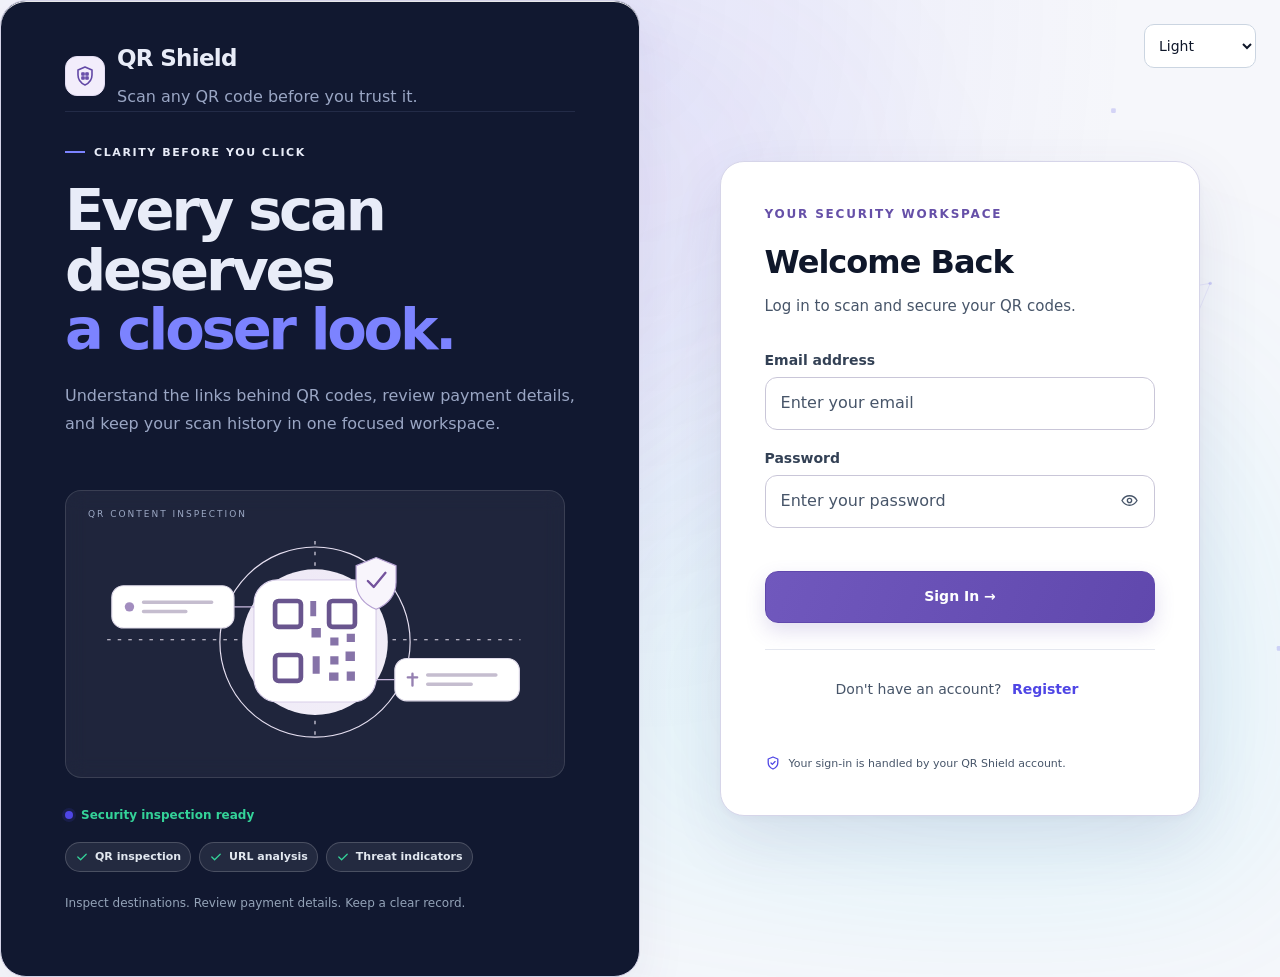
==== commit d4a5b78c: "Redesign frontend UI" ====
--- a/frontend/dashboard.html
+++ b/frontend/dashboard.html
@@ -192,7 +192,14 @@
 <link rel="stylesheet" href="product-ux.css">
 <link rel="stylesheet" href="account-modals.css">
 <link rel="stylesheet" href="dashboard-dark.css">
-
+<link rel="stylesheet" href="premium-redesign.css">
+
+<meta name="theme-color" content="#F3F0FF">
+<link rel="manifest" href="./manifest.json">
+<link rel="icon" type="image/png" sizes="192x192" href="./icons/qr-shield-192.png">
+<link rel="apple-touch-icon" href="./icons/qr-shield-192.png">
+<script src="./bg-network.js" defer></script>
+<script src="./pwa.js" defer></script>
 </head>
 
 <body class="dashboard-page" data-page="dashboard">
@@ -385,7 +392,7 @@
                             </svg>
                         </div>
                         <div>
-                            <h1 id="dashboard-title">Good Morning! 👋</h1>
+                            <h1 id="dashboard-title">Good Morning!</h1>
                             <p class="section-subtitle">Your QR scans, security checks, and online safety — all in one place.</p>
                             <div class="dashboard-first-actions" aria-label="Start a security check">
                                 <a class="primary-btn" href="scan.html">Scan a QR Code</a>
@@ -1347,14 +1354,11 @@
 
             const areaPath = `${linePath} L ${right} ${baseline} L ${left} ${baseline} Z`;
 
-            const gridLines = [0, 1, 2, 3].map(index => {
-
-                const y = top + (baseline - top) * index / 3;
-
-                const value = Math.round(chartMax * (3 - index) / 3);
-
+            const gridValues = [...new Set([0, 1, 2, 3].map(index =>
+                Math.round(chartMax * (3 - index) / 3)))];
+            const gridLines = gridValues.map(value => {
+                const y = baseline - (value / chartMax) * (baseline - top);
                 return `<line class="activity-grid-line" x1="${left}" y1="${y}" x2="${right}" y2="${y}"/><text class="activity-grid-label" x="4" y="${y + 3}">${value}</text>`;
-
             }).join("");
 
             const dayLabels = points.map(point => `
--- a/frontend/product-ux.css
+++ b/frontend/product-ux.css
@@ -864,3 +864,148 @@
     .home-steps li:hover,.home-checks article:hover,.scenario-card:hover,.scenario-action:hover,
     .dashboard-page .stat:hover,.dashboard-page .master-action:hover { transform:none; }
 }
+
+/* QR Shield premium light system: one calm lavender palette across all app pages. */
+:root[data-palette="light"] {
+    --app-bg:#f7f6fc;
+    --app-gradient:linear-gradient(135deg,#fcfbff 0%,#f6f3ff 52%,#f0f5ff 100%);
+    --app-ambient-glows:radial-gradient(ellipse 65% 46% at 88% 8%,rgba(190,177,244,.24) 0%,transparent 72%),radial-gradient(ellipse 52% 38% at 8% 80%,rgba(186,220,245,.18) 0%,transparent 68%),radial-gradient(ellipse 48% 34% at 48% 18%,rgba(220,211,246,.18) 0%,transparent 68%);
+    --surface:#fff;
+    --surface-raised:#fff;
+    --surface-soft:#faf9fe;
+    --field-bg:#fff;
+    --sidebar-bg:#29275d;
+    --ink:#1c2340;
+    --navy:#1c2340;
+    --muted:#626d83;
+    --line:#e7e3f0;
+    --border:#e7e3f0;
+    --field-border:#c9c4d8;
+    --hover-bg:#f2effb;
+    --accent-soft:#f1edfc;
+    --accent-ink:#5e4bb5;
+    --action:#6752c8;
+    --action-hover:#563fb4;
+    --purple:#6752c8;
+    --purple-dark:#563fb4;
+    --violet:#6752c8;
+    --focus:#715ed0;
+    --radius:16px;
+    --shadow:0 10px 28px rgba(45,36,90,.075),0 2px 7px rgba(45,36,90,.035);
+    --shadow-hover:0 15px 34px rgba(45,36,90,.11),0 4px 10px rgba(45,36,90,.045);
+    --safe-bg:#ecfdf5;
+    --safe-ink:#086348;
+    --warning-bg:#fffaeb;
+    --warning-ink:#8a5710;
+    --danger-bg:#fff1f2;
+    --danger-ink:#a32942;
+}
+
+html[data-palette="light"] body[data-page] {
+    background-color:var(--app-bg);
+    background-image:var(--app-ambient-glows),var(--app-gradient) !important;
+    background-attachment:fixed;
+    color:var(--ink);
+}
+html[data-palette="light"] body[data-page] :is(h1,h2,h3,h4,label) { color:var(--ink); }
+html[data-palette="light"] body[data-page] :is(.subtitle,.section-subtitle,.card-subtitle,.field-hint,.hint,.empty,.distribution-note) { color:var(--muted); }
+
+html[data-palette="light"] body[data-page] :is(
+    .card,.panel,.scanner-card,.results-card,.analysis-card,.activity-card,.table-card,
+    .website-card,.website-input-card,.website-method,.generator-card,.preview-card,
+    .form-card,.section-card,.scenario-card,.master-quick-actions,.master-security-cta,
+    .master-action,.home-steps li,.home-checks article
+) {
+    border-color:color-mix(in srgb,var(--accent-ink) 13%,var(--line));
+    border-radius:var(--radius);
+    background-color:var(--surface);
+    box-shadow:var(--shadow);
+}
+html[data-palette="light"] body[data-page] :is(.table-wrap,.table-card) { overflow:hidden; }
+html[data-palette="light"] body[data-page] :is(table,.history-table) { border-collapse:separate; border-spacing:0; }
+html[data-palette="light"] body[data-page] th { background:#f7f5fc; color:#59647a; }
+html[data-palette="light"] body[data-page] :is(th,td) { border-color:var(--line); }
+html[data-palette="light"] body[data-page] tbody tr:hover { background:#faf8ff; }
+
+html[data-palette="light"] body[data-page] input:not([type=file]):not([type=checkbox]):not([type=radio]):not([type=color]):not([type=submit]):not([type=button]):not([type=reset]),
+html[data-palette="light"] body[data-page] textarea,
+html[data-palette="light"] body[data-page] select {
+    min-width:0;
+    min-height:48px;
+    border:1px solid var(--field-border) !important;
+    border-radius:12px !important;
+    background:var(--field-bg) !important;
+    color:var(--ink) !important;
+    transition:border-color .16s ease,box-shadow .16s ease,background-color .16s ease;
+}
+html[data-palette="light"] body[data-page] textarea { min-height:104px; }
+html[data-palette="light"] body[data-page] :is(input,textarea,select):focus-visible {
+    border-color:var(--focus) !important;
+    box-shadow:0 0 0 4px color-mix(in srgb,var(--focus) 14%,transparent) !important;
+}
+html[data-palette="light"] body[data-page] input::placeholder,
+html[data-palette="light"] body[data-page] textarea::placeholder { color:#778197; opacity:1; }
+
+html[data-palette="light"] body[data-page] :is(
+    .primary-btn,.scan-btn:not(:disabled),.scan-again-btn,#analyze-button:not(:disabled),
+    .confirm-scan-btn,.home-primary-action,.home-secondary-action,.dashboard-first-actions a
+) {
+    min-height:46px;
+    border-radius:12px;
+    font-weight:650;
+    transition:background-color .17s ease,border-color .17s ease,box-shadow .17s ease,transform .17s ease,color .17s ease;
+}
+html[data-palette="light"] body[data-page] :is(.primary-btn,.scan-btn:not(:disabled),.scan-again-btn,#analyze-button:not(:disabled),.confirm-scan-btn) {
+    background:var(--action);
+    border-color:var(--action);
+    color:#fff;
+    box-shadow:0 6px 16px color-mix(in srgb,var(--action) 17%,transparent);
+}
+html[data-palette="light"] body[data-page] :is(.primary-btn,.scan-btn:not(:disabled),.scan-again-btn,#analyze-button:not(:disabled),.confirm-scan-btn):hover {
+    background:var(--action-hover);
+    border-color:var(--action-hover);
+    box-shadow:0 9px 20px color-mix(in srgb,var(--action) 22%,transparent);
+    transform:translateY(-1px);
+}
+html[data-palette="light"] body[data-page] :is(.secondary-btn,.report-btn,.switch-cam-btn,.retake-btn) {
+    min-height:44px;
+    border-radius:12px;
+    border-color:var(--line);
+    background:var(--surface);
+    color:var(--ink);
+    transition:background-color .17s ease,border-color .17s ease,transform .17s ease;
+}
+html[data-palette="light"] body[data-page] :is(.secondary-btn,.report-btn,.switch-cam-btn,.retake-btn):hover:not(:disabled) {
+    border-color:color-mix(in srgb,var(--accent-ink) 35%,var(--line));
+    background:var(--accent-soft);
+}
+
+html[data-palette="light"] body[data-page] :is(.safe-pill,.badge.safe,.risk-badge.safe,.status-good,.verdict-safe) { color:var(--safe-ink); }
+html[data-palette="light"] body[data-page] :is(.suspicious-pill,.badge.suspicious,.badge.warning,.risk-badge.suspicious,.status-warn,.verdict-review) { color:var(--warning-ink); }
+html[data-palette="light"] body[data-page] :is(.unsafe-pill,.badge.unsafe,.risk-badge.unsafe,.status-bad,.verdict-dangerous) { color:var(--danger-ink); }
+html[data-palette="light"] body[data-page="experimental-warning"] :is(.experimental-label,.experimental-badge,.ml-advisory) { color:var(--accent-ink); }
+
+@media (hover:hover) and (prefers-reduced-motion:no-preference) {
+    html[data-palette="light"] body[data-page] :is(.stat,.activity-card,.table-card,.master-action,.home-steps li,.home-checks article,.scenario-card) {
+        transition:transform .18s ease,border-color .18s ease,box-shadow .18s ease;
+    }
+    html[data-palette="light"] body[data-page] :is(.stat,.activity-card,.table-card,.master-action,.home-steps li,.home-checks article,.scenario-card):hover {
+        border-color:color-mix(in srgb,var(--accent-ink) 25%,var(--line));
+        box-shadow:var(--shadow-hover);
+        transform:translateY(-1px);
+    }
+}
+@media (max-width:999px) {
+    html[data-palette="light"] body[data-page] :is(.scanner-layout,.website-workspace,.workspace,.generator-workspace) { grid-template-columns:minmax(0,1fr); }
+}
+@media (max-width:760px) {
+    html[data-palette="light"] body[data-page] :is(.card,.panel,.scanner-card,.results-card,.analysis-card,.website-input-card,.preview-card,.scenario-card) { min-width:0; }
+    html[data-palette="light"] body[data-page] :is(.primary-btn,.scan-btn,.scan-again-btn,#analyze-button,.confirm-scan-btn) { min-height:48px; }
+}
+@media (max-width:420px) {
+    html[data-palette="light"] body[data-page] :is(.card,.panel,.scanner-card,.results-card,.analysis-card,.website-input-card,.preview-card,.scenario-card) { border-radius:14px; }
+}
+@media (prefers-reduced-motion:reduce) {
+    html[data-palette="light"] body[data-page] :is(input,textarea,select,button,a,.stat,.activity-card,.table-card,.master-action,.home-steps li,.home-checks article,.scenario-card) { transition:none !important; }
+    html[data-palette="light"] body[data-page] :is(.stat,.activity-card,.table-card,.master-action,.home-steps li,.home-checks article,.scenario-card):hover { transform:none !important; }
+}
--- a/frontend/premium-redesign.css
+++ b/frontend/premium-redesign.css
@@ -0,0 +1,2823 @@
+/* Design tokens: one light/dark palette shared across every page. */
+:root {
+    --app-bg: #F6F7FB;
+    --app-gradient: none;
+    --app-ambient-glows: none;
+    --app-dot-color: rgba(79, 70, 229, .04);
+    --surface: #FFFFFF;
+    --surface-raised: #FFFFFF;
+    --surface-soft: #F8FAFC;
+    --field-bg: #FFFFFF;
+    --sidebar-bg: #FFFFFF;
+    --ink: #0F172A;
+    --navy: #0F172A;
+    --muted: #475569;
+    --line: #E4E7EF;
+    --border: #E4E7EF;
+    --field-border: #CBD5E1;
+    --accent-ink: #4F46E5;
+    --accent-soft: #EEF2FF;
+    --action: #4F46E5;
+    --action-hover: #4338CA;
+    --action-ink: #FFFFFF;
+    --purple: #4F46E5;
+    --purple-dark: #4338CA;
+    --violet: #4F46E5;
+    --focus: #4F46E5;
+    --safe: #15803D;
+    --safe-ink: #166534;
+    --safe-bg: #F0FDF4;
+    --suspicious: #B45309;
+    --warning-ink: #92400E;
+    --warning-bg: #FFFBEB;
+    --unsafe: #B91C1C;
+    --danger-ink: #991B1B;
+    --danger-bg: #FEF2F2;
+    --neutral: #64748B;
+    --hover-bg: #F1F5F9;
+    --radius: 16px;
+    --radius-card: 16px;
+    --radius-control: 10px;
+    --space-1: 8px;
+    --space-2: 16px;
+    --space-3: 24px;
+    --space-4: 32px;
+    --space-5: 40px;
+    --space-6: 48px;
+    --shadow: 0 2px 8px rgba(15, 23, 42, .06);
+    --shadow-hover: 0 8px 24px rgba(15, 23, 42, .10);
+    --qrs-content-width: 1480px;
+    --qrs-page-gutter: clamp(16px, 3.1vw, 48px);
+    --qrs-radius-card: var(--radius-card);
+    --qrs-radius-control: var(--radius-control);
+    --qrs-border: var(--line);
+    --qrs-shadow: var(--shadow);
+    --qrs-shadow-raised: var(--shadow-hover);
+    font-family: Inter, system-ui, sans-serif;
+}
+:root[data-palette="light"] {
+    color-scheme: light;
+    --app-bg: #F6F7FB;
+    --surface: #FFFFFF;
+    --surface-raised: #FFFFFF;
+    --surface-soft: #F8FAFC;
+    --field-bg: #FFFFFF;
+    --sidebar-bg: #FFFFFF;
+    --ink: #0F172A;
+    --navy: #0F172A;
+    --muted: #475569;
+    --line: #E4E7EF;
+    --border: #E4E7EF;
+    --field-border: #CBD5E1;
+    --accent-ink: #4F46E5;
+    --accent-soft: #EEF2FF;
+    --action: #4F46E5;
+    --action-hover: #4338CA;
+    --action-ink: #FFFFFF;
+    --purple: #4F46E5;
+    --purple-dark: #4338CA;
+    --violet: #4F46E5;
+    --focus: #4F46E5;
+    --neutral: #64748B;
+    --hover-bg: #F1F5F9;
+    --shadow: 0 2px 8px rgba(15, 23, 42, .06);
+    --shadow-hover: 0 8px 24px rgba(15, 23, 42, .10);
+}
+:root[data-palette="dark"] {
+    color-scheme: dark;
+    --app-bg: #0B1020;
+    --surface: #111830;
+    --surface-raised: #111830;
+    --surface-soft: #151D36;
+    --field-bg: #151D36;
+    --sidebar-bg: #111830;
+    --ink: #E8ECF8;
+    --navy: #E8ECF8;
+    --muted: #9AA6C4;
+    --line: #232B47;
+    --border: #232B47;
+    --field-border: #3B4567;
+    --accent-ink: #7C83FF;
+    --accent-soft: #252B52;
+    --action: #7C83FF;
+    --action-hover: #959AFF;
+    --action-ink: #0B1020;
+    --purple: #7C83FF;
+    --purple-dark: #656DF0;
+    --violet: #7C83FF;
+    --focus: #9BA0FF;
+    --safe: #4ADE80;
+    --safe-ink: #86EFAC;
+    --safe-bg: #123322;
+    --suspicious: #FBBF24;
+    --warning-ink: #FCD34D;
+    --warning-bg: #3B2B13;
+    --unsafe: #F87171;
+    --danger-ink: #FCA5A5;
+    --danger-bg: #3B1F26;
+    --neutral: #9AA6C4;
+    --hover-bg: #202945;
+    --shadow: 0 2px 8px rgba(0, 0, 0, .28);
+    --shadow-hover: 0 8px 24px rgba(0, 0, 0, .38);
+}
+
+html { scroll-behavior: smooth; }
+body[data-page], body.auth-page, body.offline-page {
+    min-height: 100vh;
+    color: var(--ink);
+    font-family: Inter, ui-sans-serif, -apple-system, BlinkMacSystemFont, "Segoe UI", sans-serif;
+    text-rendering: optimizeLegibility;
+}
+body[data-page] main.app-workspace,
+body[data-page] main.scanner-shell,
+body[data-page] main.website-shell,
+body[data-page] main.experimental-main {
+    width: min(100%, var(--qrs-content-width));
+    padding: 38px var(--qrs-page-gutter) 64px;
+}
+body[data-page] :is(.card, .panel, .scanner-card, .analysis-card, .results-card, .website-card, .generator-card, .section-card) {
+    border-color: var(--qrs-border);
+    border-radius: var(--qrs-radius-card);
+    box-shadow: var(--qrs-shadow);
+}
+body[data-page] :is(h1, h2, h3, h4) { text-wrap: balance; }
+body[data-page] :is(p, li, dd, .field-hint, .hint) { text-wrap: pretty; }
+body[data-page] :is(input, textarea, select) { max-width: 100%; }
+body[data-page] :is(button, a, summary, input, textarea, select):focus-visible,
+body.auth-page :is(button, a, summary, input, textarea, select):focus-visible {
+    outline: 3px solid var(--focus, #715ed0) !important;
+    outline-offset: 3px;
+}
+body[data-page] :is(.primary-btn, .secondary-btn, .scan-btn, .scan-again-btn, .report-btn, #analyze-button, .confirm-scan-btn, .retake-btn, .switch-cam-btn) {
+    border-radius: var(--qrs-radius-control);
+    font-weight: 650;
+}
+
+/* Sidebar and mobile drawer: keep navigation behavior in navigation.js. */
+.qs-header { box-shadow: 8px 0 28px rgba(22, 22, 66, .09); }
+.qs-brand { min-height: 48px; }
+.qs-brand-mark { box-shadow: 0 8px 20px rgba(92, 73, 202, .28); }
+.qs-nav-link { transition: background-color .18s ease, color .18s ease, border-color .18s ease, transform .18s ease; }
+.qs-nav-link:hover { transform: translateX(2px); }
+.qs-nav-link[aria-current="page"] { box-shadow: inset 0 0 0 1px rgba(186, 174, 255, .16), 0 7px 18px rgba(16, 19, 64, .12); }
+.qs-nav-cta { border-radius: 13px; transition: transform .18s ease, box-shadow .18s ease, background-color .18s ease; }
+.qs-nav-cta:hover { transform: translateY(-1px); box-shadow: 0 10px 22px rgba(17, 18, 70, .18); }
+.qs-nav-footer .qs-theme-select { min-height: 44px; border-radius: 11px; }
+.qs-menu-toggle { box-shadow: 0 5px 14px rgba(29, 31, 78, .08); }
+
+/* Home: a clear product introduction, a contained visual and useful next steps. */
+body[data-page="home"] .home-hero {
+    grid-template-columns: minmax(0, 1.06fr) minmax(310px, .94fr);
+    align-items: center;
+    gap: clamp(28px, 5vw, 76px);
+    min-height: 450px;
+    padding: clamp(28px, 4.6vw, 64px);
+    border: 1px solid var(--qrs-border);
+    border-radius: 30px;
+    background: linear-gradient(125deg, color-mix(in srgb, var(--surface-raised) 96%, var(--accent-soft)) 0%, var(--surface-raised) 63%, color-mix(in srgb, var(--surface-raised) 92%, #e8e5ff) 100%);
+    box-shadow: var(--qrs-shadow);
+}
+body[data-page="home"] .home-hero-copy { max-width: 650px; }
+body[data-page="home"] .home-hero h1 { max-width: 640px; font-size: clamp(42px, 5.4vw, 70px) !important; line-height: 1.02 !important; }
+body[data-page="home"] .home-lede { max-width: 590px; font-size: clamp(16px, 1.5vw, 19px); line-height: 1.7; }
+body[data-page="home"] .home-visual {
+    width: 100%; min-height: 340px; padding: 22px;
+    border: 1px solid color-mix(in srgb, var(--accent-ink) 17%, var(--line));
+    border-radius: 24px;
+    background: radial-gradient(ellipse at 52% 44%, color-mix(in srgb, var(--accent-soft) 82%, transparent), transparent 70%), var(--surface);
+    box-shadow: inset 0 1px 0 rgba(255,255,255,.78), 0 20px 40px rgba(60, 54, 128, .08);
+}
+body[data-page="home"] .home-qr-illustration { width: min(100%, 390px); filter: drop-shadow(0 14px 14px rgba(55, 49, 112, .08)); }
+body[data-page="home"] .home-signal-chips span { border-color: var(--qrs-border); background: var(--surface-raised); color: var(--accent-ink); }
+body[data-page="home"] .home-steps li,
+body[data-page="home"] .home-checks article { min-height: 182px; padding: 22px; border-radius: 18px; }
+body[data-page="home"] .home-checks article>span { width: 42px; height: 42px; border-radius: 13px; }
+body[data-page="home"] .home-next-step { min-height: 150px; padding: clamp(22px, 3vw, 34px); border-radius: 22px; }
+
+/* Authentication: retain the split screen and all form controls, refine its proportions. */
+body.auth-page { display: grid; align-items: center; padding: clamp(18px, 3vw, 42px); }
+body.auth-page .auth-layout {
+    width: min(100%, 1260px); min-height: min(760px, calc(100dvh - 48px));
+    margin: auto; gap: clamp(24px, 4vw, 58px);
+    grid-template-columns: minmax(0, 1.05fr) minmax(360px, .78fr);
+    align-items: stretch;
+}
+body.auth-page .intro-area {
+    min-width: 0; margin: 0; padding: clamp(30px, 5vw, 70px);
+    border: 1px solid color-mix(in srgb, var(--accent-ink) 18%, var(--line));
+    border-radius: 30px;
+    background: radial-gradient(ellipse at 90% 4%, rgba(193, 178, 250, .36), transparent 44%), linear-gradient(145deg, #fff 0%, #f8f5ff 58%, #eef2ff 100%);
+    color: var(--ink);
+    box-shadow: var(--qrs-shadow);
+}
+body.auth-page .intro-area :is(.hero-title, h1, h2) { max-width: 620px; font-size: clamp(38px, 4.5vw, 60px); line-height: 1.04; letter-spacing: -.055em; }
+body.auth-page .intro-area .hero-title span,
+body.auth-page .intro-area .eyebrow { color: var(--accent-ink); }
+body.auth-page .intro-area :is(.hero-description, .login-brand-tagline) { max-width: 560px; font-size: 16px; line-height: 1.75; }
+body.auth-page .intro-area :is(.hero-description, .login-brand-tagline, .header-note, .auth-caption, .benefit p) { color: var(--muted); }
+body.auth-page .card { align-self: center; width: 100%; max-width: 520px; margin-inline: auto; border: 1px solid var(--qrs-border); border-radius: 26px; box-shadow: var(--qrs-shadow-raised); }
+body.auth-page .site-header { width: min(100%, 1260px); margin: 0 auto 22px; }
+body.auth-page .security-art { max-width: 500px; margin-top: clamp(24px, 4vw, 52px); }
+body.auth-page .input-group input { min-height: 52px; border-radius: 13px; }
+body.auth-page #submit-btn { min-height: 52px; border-radius: 13px; transition: transform .17s ease, box-shadow .17s ease, background-color .17s ease; }
+body.auth-page #submit-btn:hover:not(:disabled) { transform: translateY(-2px); }
+body.auth-page #submit-btn:active:not(:disabled) { transform: scale(.985); }
+body.auth-page .toggle-form button { text-underline-offset: 4px; }
+
+/* Dashboard: coherent metric, insight and history regions. */
+body[data-page="dashboard"] main.app-workspace { max-width: 1540px; }
+body[data-page="dashboard"] .dashboard-intro { display: flex; align-items: end; justify-content: space-between; gap: 24px; margin-bottom: 28px; }
+body[data-page="dashboard"] .dashboard-intro-copy { min-width: 0; }
+body[data-page="dashboard"] .dashboard-intro-top { align-items: flex-start; }
+body[data-page="dashboard"] .dashboard-header-actions { align-self: flex-start; flex: 0 0 auto; flex-wrap: nowrap; gap: 12px; margin-left: auto; }
+body[data-page="dashboard"] .master-protection-status { gap: 9px; min-height: 44px; padding: 10px 13px; }
+body[data-page="dashboard"] .master-protection-status b { white-space: nowrap; }
+body[data-page="dashboard"] .master-icon-button { flex: 0 0 44px; width: 44px; height: 44px; }
+body[data-page="dashboard"] .master-profile-button { flex: 0 0 auto; min-width: 50px; height: 44px; padding: 5px 9px 5px 6px; appearance: none; }
+body[data-page="dashboard"] .master-profile-button > span { flex: 0 0 31px; width: 31px; height: 31px; border-radius: 50%; }
+body[data-page="dashboard"] .summary-section { margin-top: 12px; }
+body[data-page="dashboard"] .summary-grid { grid-template-columns: repeat(4, minmax(0, 1fr)); gap: 16px; }
+body[data-page="dashboard"] .stat { min-height: 166px; padding: 22px; border-radius: 20px; }
+body[data-page="dashboard"] .stat-value { font-size: clamp(32px, 3.1vw, 42px); }
+body[data-page="dashboard"] .analytics-grid { grid-template-columns: minmax(0, 1.5fr) minmax(290px, .86fr); gap: 18px; }
+body[data-page="dashboard"] .analytics-grid > .card { min-width: 0; min-height: 310px; padding: 24px; }
+body[data-page="dashboard"] .table-card { margin-top: 20px; }
+body[data-page="dashboard"] .table-heading { gap: 16px; }
+body[data-page="dashboard"] .table-wrap { max-width: 100%; overflow-x: auto; border-radius: 14px; }
+body[data-page="dashboard"] table { min-width: 650px; }
+body[data-page="dashboard"] .master-dashboard-extras { gap: 18px; }
+
+/* Scanner: strong upload workspace, a distinct context rail and aligned results. */
+body[data-page="scan"] main.scanner-shell { max-width: 1500px; }
+body[data-page="scan"] .scanner-intro { max-width: 900px; margin-bottom: 28px; }
+body[data-page="scan"] .scanner-layout { grid-template-columns: minmax(0, 1fr) minmax(250px, 300px); align-items: start; gap: 22px; }
+body[data-page="scan"] .scanner-workspace { min-width: 0; }
+body[data-page="scan"] #upload-card { padding: clamp(22px, 3vw, 34px); border-radius: 24px; }
+body[data-page="scan"] .mode-toggle { display: grid; grid-template-columns: repeat(2, minmax(0, 1fr)); }
+body[data-page="scan"] .mode-btn { min-height: 48px; }
+body[data-page="scan"] .drop-zone { min-height: 250px; display: flex; flex-direction: column; justify-content: center; border-width: 2px; border-radius: 20px; }
+body[data-page="scan"] .scanner-context > :is(.feature-list, .intro-note) { border-radius: 18px; }
+body[data-page="scan"] #results-card { width: 100%; margin: 28px 0 0; padding: clamp(20px, 3vw, 34px); border-radius: 24px; }
+body[data-page="scan"] #result-rows { min-width: 0; }
+body[data-page="scan"] #result-rows :is(.result-section, .risk-panel, .risk-explanation, .summary-panel, .result-disclosure, .result-technical-group) { min-width: 0; overflow-wrap: anywhere; }
+body[data-page="scan"] #result-rows .result-row { grid-template-columns: minmax(125px, .38fr) minmax(0, 1fr); }
+body[data-page="scan"] .results-actions { display: flex; flex-wrap: wrap; gap: 10px; }
+body[data-page="scan"] .results-actions button { min-height: 46px; }
+body[data-page="scan"] #analysis-card { position: relative; max-width: none; overflow: hidden; margin: 22px 0; border-radius: 24px; }
+body[data-page="scan"] #analysis-card[aria-busy="true"]::after {
+    position: absolute; inset: 0 auto auto -35%; width: 36%; height: 3px; content: "";
+    background: linear-gradient(90deg, transparent, var(--action), #a798f3, transparent);
+    animation: qrs-analysis-sweep 1.45s ease-in-out infinite;
+}
+body[data-page="scan"] #analysis-card[aria-busy="true"] .analysis-visual::before,
+body[data-page="scan"] #analysis-card[aria-busy="true"] .analysis-visual::after { animation-duration: 2.8s; }
+body[data-page="scan"] .camera-wrap { border-radius: 22px; }
+body[data-page="scan"] .camera-frame:not(.found) .scan-line { animation-duration: 2.4s; }
+
+/* Website checker: focused input workflow with results spanning the content width. */
+body[data-page="website-checker"] .website-heading { align-items: center; margin-bottom: 26px; }
+body[data-page="website-checker"] .website-heading h1 { font-size: clamp(34px, 4vw, 48px); }
+body[data-page="website-checker"] .website-offline-badge { border-radius: 999px; }
+body[data-page="website-checker"] .website-workspace { grid-template-columns: minmax(0, 1.58fr) minmax(270px, .82fr); gap: 20px; }
+body[data-page="website-checker"] .website-input-card,
+body[data-page="website-checker"] .website-method { padding: clamp(22px, 3vw, 32px); border-radius: 22px; }
+body[data-page="website-checker"] .website-input-row input { min-height: 54px; }
+body[data-page="website-checker"] .website-provider-notice { border-radius: 14px; }
+body[data-page="website-checker"] .website-results { width: 100%; margin-top: 24px; padding: clamp(20px, 3vw, 32px); border-radius: 22px; }
+body[data-page="website-checker"] .website-evidence { min-width: 0; overflow-wrap: anywhere; }
+
+/* QR generator: guided editor beside a protected, persistent preview. */
+body[data-page="generate"] main.app-workspace { max-width: 1500px; }
+body[data-page="generate"] .page-heading { margin-bottom: 24px; }
+body[data-page="generate"] .page-heading h1 { font-size: clamp(34px, 4vw, 48px); }
+body[data-page="generate"] .notice { max-width: 960px; border-radius: 14px; }
+body[data-page="generate"] .workspace { grid-template-columns: minmax(0, 1.18fr) minmax(330px, .82fr); gap: 20px; align-items: start; }
+body[data-page="generate"] .generator-editor { gap: 16px; }
+body[data-page="generate"] .type-card,
+body[data-page="generate"] #generator-form,
+body[data-page="generate"] .preview-card { padding: clamp(20px, 2.6vw, 30px); border-radius: 22px; }
+body[data-page="generate"] .tabs { gap: 10px; }
+body[data-page="generate"] .tab { min-height: 112px; border-radius: 14px; }
+body[data-page="generate"] .preview-card { top: 20px; }
+body[data-page="generate"] .preview-stage { min-height: 286px; border-radius: 18px; }
+body[data-page="generate"] .qr-result:not([hidden]) { animation: qrs-result-in .28s ease-out both; }
+body[data-page="generate"] .qr-image-frame { padding: 12px; border-radius: 12px; background: #fff; }
+body[data-page="generate"] .qr-image { background: #fff; }
+
+/* Security Lab and advisory tools: stronger reading order without changing behavior. */
+body[data-page="security-lab"] .security-lab { max-width: 1260px !important; }
+body[data-page="security-lab"] .lab-intro { max-width: 900px; margin-bottom: 28px; }
+body[data-page="security-lab"] .scenario-grid { gap: 16px; }
+body[data-page="security-lab"] .scenario-card { min-height: 300px; padding: 24px; border-radius: 20px; }
+body[data-page="security-lab"] .selected-scenario,
+body[data-page="security-lab"] .demo-guide,
+body[data-page="security-lab"] .comparison { padding: clamp(20px, 3vw, 30px); border-radius: 22px; }
+body[data-page="experimental-warning"] main.experimental-main { max-width: 1120px; }
+body[data-page="experimental-warning"] .experimental-main > header { max-width: 820px; margin-bottom: 26px; }
+body[data-page="experimental-warning"] .experimental-main > header h1 { font-size: clamp(32px, 4vw, 46px); }
+body[data-page="experimental-warning"] .controls { max-width: 720px; padding: 24px; border-radius: 20px; }
+body[data-page="experimental-warning"] .grid { grid-template-columns: repeat(2, minmax(0, 1fr)); gap: 18px; margin: 18px 0; }
+body[data-page="experimental-warning"] .grid > .card,
+body[data-page="experimental-warning"] .notes { padding: clamp(20px, 3vw, 30px); border-radius: 22px; }
+body[data-page="experimental-warning"] .notes { margin-top: 18px; }
+
+/* The existing standalone PWA offline fallback uses the same product voice. */
+body.offline-page { display: grid; place-items: center; padding: 24px; background: var(--app-gradient, linear-gradient(135deg, #f8f6ff, #eef2ff)); }
+body.offline-page > main { width: min(100%, 520px); padding: clamp(26px, 5vw, 42px); border: 1px solid var(--qrs-border); border-radius: 26px; background: var(--surface-raised); box-shadow: var(--qrs-shadow-raised); }
+
+/* Reusable transitions and actual-state reveals. */
+@keyframes qrs-page-in { from { opacity: 0; transform: translateY(10px); } to { opacity: 1; transform: translateY(0); } }
+@keyframes qrs-card-in { from { opacity: 0; transform: translateY(9px) scale(.995); } to { opacity: 1; transform: translateY(0) scale(1); } }
+@keyframes qrs-result-in { from { opacity: 0; transform: translateY(8px); } to { opacity: 1; transform: translateY(0); } }
+@keyframes qrs-analysis-sweep { to { left: 105%; } }
+@keyframes qrs-modal-in { from { opacity: 0; transform: translateY(8px) scale(.985); } to { opacity: 1; transform: translateY(0) scale(1); } }
+@media (prefers-reduced-motion: no-preference) {
+    body[data-page] main.app-workspace,
+    body[data-page] main.scanner-shell,
+    body[data-page] main.website-shell,
+    body[data-page] main.experimental-main,
+    body.auth-page .auth-layout,
+    body.offline-page > main { animation: qrs-page-in .38s cubic-bezier(.2,.7,.2,1) both; }
+    body[data-page="dashboard"] .stat,
+    body[data-page="dashboard"] .analytics-grid > .card,
+    body[data-page="dashboard"] .table-card,
+    body[data-page="dashboard"] .master-dashboard-extras > *,
+    body[data-page="security-lab"] .scenario-card,
+    body[data-page="website-checker"] .website-workspace > *,
+    body[data-page="generate"] .generator-editor > *,
+    body[data-page="generate"] .preview-card,
+    body[data-page="experimental-warning"] .experimental-main > .card,
+    body[data-page="home"] .home-steps > *,
+    body[data-page="home"] .home-checks > * { animation: qrs-card-in .36s cubic-bezier(.2,.7,.2,1) both; }
+    body[data-page="dashboard"] .stat:nth-child(2), body[data-page="security-lab"] .scenario-card:nth-child(2), body[data-page="home"] .home-steps > :nth-child(2) { animation-delay: 45ms; }
+    body[data-page="dashboard"] .stat:nth-child(3), body[data-page="security-lab"] .scenario-card:nth-child(3), body[data-page="home"] .home-steps > :nth-child(3) { animation-delay: 90ms; }
+    body[data-page="dashboard"] .stat:nth-child(4) { animation-delay: 135ms; }
+    body[data-page="home"] .home-checks > :nth-child(2), body[data-page="generate"] .preview-card { animation-delay: 55ms; }
+    body[data-page] :is(.primary-btn, .secondary-btn, .scan-btn, .scan-again-btn, .report-btn, #analyze-button, .confirm-scan-btn, .retake-btn, .switch-cam-btn, .scenario-action) {
+        transition: transform .17s ease, box-shadow .17s ease, background-color .17s ease, border-color .17s ease, color .17s ease;
+    }
+    body[data-page] :is(.primary-btn, .secondary-btn, .scan-btn, .scan-again-btn, .report-btn, #analyze-button, .confirm-scan-btn, .retake-btn, .switch-cam-btn, .scenario-action):hover:not(:disabled) { transform: translateY(-1px); box-shadow: var(--qrs-shadow-raised); }
+    body[data-page] :is(button, .primary-btn, .secondary-btn):active:not(:disabled) { transform: scale(.985); }
+    body.auth-page .input-group input { transition: border-color .17s ease, box-shadow .17s ease, background-color .17s ease; }
+    body[data-page="scan"] #results-card[style*="display: block"],
+    body[data-page="website-checker"] #website-results[style*="display: block"] { animation: qrs-result-in .26s ease-out both; }
+    body[data-page="scan"] #verdict-banner[data-status] { animation: qrs-result-in .24s ease-out both; }
+    body[data-page] .qr-modal-overlay:not([hidden]) { animation: qrs-result-in .16s ease-out both; }
+    body[data-page] .qr-modal-overlay:not([hidden]) :is(.qr-modal-panel, [role="dialog"]) { animation: qrs-modal-in .2s cubic-bezier(.2,.7,.2,1) both; }
+}
+
+@media (min-width: 1200px) {
+    body.auth-page { padding: 24px; }
+}
+@media (max-width: 1199.98px) {
+    body[data-page] main.app-workspace,
+    body[data-page] main.scanner-shell,
+    body[data-page] main.website-shell,
+    body[data-page] main.experimental-main { padding: 32px clamp(22px, 4vw, 44px) 48px; }
+    body[data-page] :is(.preview-card, .results-card, .website-results, .selected-scenario, .demo-guide, .comparison) { scroll-margin-top: 96px; }
+    body.auth-page { display: block; padding: 20px 24px 34px; }
+    body.auth-page .auth-layout { min-height: 0; margin: 14px auto; }
+    body[data-page="dashboard"] .analytics-grid { grid-template-columns: minmax(0, 1.35fr) minmax(260px, .9fr); }
+}
+@media (max-width: 900px) {
+    body[data-page="scan"] .scanner-layout,
+    body[data-page="website-checker"] .website-workspace,
+    body[data-page="generate"] .workspace { grid-template-columns: minmax(0, 1fr); }
+    body[data-page="scan"] .scanner-context { grid-template-columns: repeat(2, minmax(0, 1fr)); }
+    body[data-page="scan"] .scanner-context .feature-list { grid-row: span 2; }
+    body[data-page="generate"] .preview-card { position: static; }
+    body[data-page="security-lab"] .scenario-grid { grid-template-columns: repeat(2, minmax(0, 1fr)); }
+    body[data-page="home"] .home-hero { grid-template-columns: minmax(0, 1fr) minmax(260px, .8fr); }
+}
+@media (max-width: 720px) {
+    body[data-page] main.app-workspace,
+    body[data-page] main.scanner-shell,
+    body[data-page] main.website-shell,
+    body[data-page] main.experimental-main { padding: 26px 18px 40px; }
+    body[data-page="dashboard"] .dashboard-intro { display: block; margin-bottom: 22px; }
+    body[data-page="dashboard"] .dashboard-intro-top {
+        display: grid; grid-template-columns: minmax(0, 1fr) auto; grid-template-areas: "copy actions";
+        align-items: start; gap: 10px 12px;
+    }
+    body[data-page="dashboard"] .dashboard-intro-copy { grid-area: copy; }
+    body[data-page="dashboard"] .dashboard-header-actions {
+        grid-area: actions; width: auto; flex-wrap: nowrap; align-self: start;
+        justify-content: flex-end; margin: 0;
+    }
+    body[data-page="dashboard"] .master-protection-status,
+    body[data-page="dashboard"] .master-icon-button { display: none !important; }
+    body[data-page="dashboard"] .dashboard-intro h1 { font-size: clamp(27px, 7.4vw, 34px); line-height: 1.08; }
+    body[data-page="dashboard"] .summary-grid,
+    body[data-page="dashboard"] .analytics-grid,
+    body[data-page="dashboard"] .insights-grid { grid-template-columns: repeat(2, minmax(0, 1fr)); }
+    body[data-page="dashboard"] .analytics-grid > .card { min-height: 260px; padding: 20px; }
+    body[data-page="scan"] .scanner-context { grid-template-columns: minmax(0, 1fr); }
+    body[data-page="scan"] .scanner-context .feature-list { grid-row: auto; }
+    body[data-page="scan"] #result-rows .result-row { grid-template-columns: minmax(110px, .42fr) minmax(0, 1fr); }
+    body[data-page="website-checker"] .website-heading { align-items: flex-start; flex-direction: column; }
+    body[data-page="generate"] .tabs { grid-template-columns: repeat(3, minmax(0, 1fr)); }
+    body[data-page="experimental-warning"] .grid { grid-template-columns: minmax(0, 1fr); }
+    body[data-page="home"] .home-hero { grid-template-columns: minmax(0, 1fr); gap: 24px; }
+    body[data-page="home"] .home-visual { min-height: 290px; }
+    body.auth-page { padding: 16px; }
+    body.auth-page .auth-layout { display: grid; grid-template-columns: minmax(0, 1fr); gap: 18px; max-width: 520px; }
+    body.auth-page .intro-area { display: block; padding: 28px; border-radius: 22px; }
+    body.auth-page .intro-area :is(.hero-title, h1, h2) { font-size: clamp(30px, 8vw, 42px); }
+    body.auth-page .security-art { display: block; max-width: 320px; margin: 18px auto 0; }
+    body.auth-page .benefits { display: none; }
+    body.auth-page .card { padding: 26px; border-radius: 22px; }
+}
+@media (max-width: 480px) {
+    body[data-page] main.app-workspace,
+    body[data-page] main.scanner-shell,
+    body[data-page] main.website-shell,
+    body[data-page] main.experimental-main { padding: 22px 14px 34px; }
+    body[data-page="dashboard"] .summary-grid,
+    body[data-page="dashboard"] .analytics-grid,
+    body[data-page="dashboard"] .insights-grid { grid-template-columns: minmax(0, 1fr); }
+    body[data-page="dashboard"] .stat { min-height: 132px; }
+    body[data-page="dashboard"] .qs-ambient-bg { display: none; }
+    body[data-page="dashboard"] .master-profile-button { width: 44px; min-width: 44px; height: 44px; justify-content: center; padding: 5px; border-radius: 50%; }
+    body[data-page="dashboard"] .master-profile-button svg { display: none; }
+    body[data-page="scan"] #upload-card,
+    body[data-page="scan"] #results-card { padding: 20px 16px; }
+    body[data-page="scan"] #result-rows .result-row { grid-template-columns: minmax(0, 1fr); gap: 4px; }
+    body[data-page="scan"] .results-actions > button { flex: 1 1 100%; }
+    body[data-page="website-checker"] .website-input-row { flex-direction: column; }
+    body[data-page="website-checker"] .website-input-row > button { width: 100%; }
+    body[data-page="website-checker"] .website-form-actions { flex-direction: column; }
+    body[data-page="website-checker"] .website-form-actions > button { width: 100%; }
+    body[data-page="generate"] .tabs { grid-template-columns: minmax(0, 1fr); }
+    body[data-page="generate"] .tab { min-height: 74px; flex-direction: row; align-items: center; }
+    body[data-page="generate"] .two-fields { grid-template-columns: minmax(0, 1fr); }
+    body[data-page="security-lab"] .scenario-grid { grid-template-columns: minmax(0, 1fr); }
+    body[data-page="security-lab"] .demo-steps { grid-template-columns: minmax(0, 1fr); }
+    body[data-page="security-lab"] .demo-controls { flex-direction: column; }
+    body[data-page="security-lab"] .demo-controls button { width: 100%; }
+    body[data-page="home"] .home-steps,
+    body[data-page="home"] .home-checks { grid-template-columns: minmax(0, 1fr); }
+    body[data-page="home"] .home-visual { min-height: 250px; padding: 14px; }
+    body.auth-page .intro-area { padding: 24px 20px; }
+    body.auth-page .card { padding: 22px 18px; }
+    body.auth-page .security-art { max-width: 260px; }
+}
+
+/* Shared visual system */
+html,
+body[data-page],
+body.auth-page,
+body.offline-page {
+    overflow-x: clip;
+    background-color: var(--app-bg);
+    background-image: none !important;
+    color: var(--ink);
+    font-family: Inter, system-ui, sans-serif;
+    font-size: 16px;
+}
+body[data-page] :is(main.app-workspace, main.scanner-shell, main.website-shell, main.experimental-main) {
+    width: min(100%, 1480px);
+    max-width: 1480px;
+    padding: 32px clamp(16px, 3vw, 40px) 48px;
+}
+.qs-ambient-bg,
+body[data-page="home"] .home-hero::before,
+body[data-page="home"] .home-hero::after {
+    display: none !important;
+}
+body[data-page] :is(h1, h2, h3, h4) {
+    color: var(--ink);
+    letter-spacing: normal;
+    line-height: 1.3;
+}
+body[data-page] h1 { font-size: 32px; }
+body[data-page] h2 { font-size: 24px; }
+body[data-page] h3 { font-size: 18px; }
+body[data-page] h4 { font-size: 16px; }
+body[data-page] :is(p, li, dd, .field-hint, .hint, .subtitle, .section-subtitle, .card-subtitle) {
+    color: var(--muted);
+    font-size: 16px;
+    line-height: 1.6;
+}
+body[data-page] :is(.field-hint, .hint, .card-subtitle, .subtitle, .section-subtitle) { font-size: 14px; }
+body[data-page] :is(.stat-subtext, .legend-percent, .activity-busiest, .distribution-note, .home-limit, .visual-caption, .website-card-copy, .field-hint, .hint) {
+    font-size: 14px !important;
+}
+body[data-page] :is(.card, .panel, .scanner-card, .analysis-card, .results-card, .website-card, .website-input-card, .website-method, .generator-card, .type-card, .preview-card, .section-card, .scenario-card, .selected-scenario, .demo-guide, .comparison, .stat, .master-quick-actions) {
+    min-width: 0;
+    border: 1px solid var(--line);
+    border-radius: 12px;
+    background: var(--surface);
+    box-shadow: var(--shadow);
+    color: var(--ink);
+    padding: 24px;
+    backdrop-filter: none;
+}
+body[data-page] :is(.card-heading, .section-heading h2, .website-input-card h2, .website-method h2, .preview-card h2) {
+    margin-top: 0;
+    color: var(--ink);
+    font-size: 18px;
+    font-weight: 650;
+}
+body[data-page] :is(button, .button, .btn, a.primary-btn, [type="submit"]) {
+    min-height: 44px;
+    border-radius: 8px;
+    font-family: inherit;
+}
+body[data-page] :is(input, textarea, select) {
+    max-width: 100%;
+    min-height: 44px;
+    border: 1px solid var(--field-border) !important;
+    border-radius: 8px !important;
+    background: var(--field-bg) !important;
+    color: var(--ink) !important;
+    font: inherit;
+}
+body[data-page] :is(input, textarea, select)::placeholder { color: var(--muted); opacity: 1; }
+body[data-page] :is(button, a, summary, input, textarea, select):focus-visible {
+    outline: 3px solid var(--focus) !important;
+    outline-offset: 3px;
+}
+body[data-page] :is(.primary-btn, .scan-btn, .scan-again-btn, #analyze-button, .confirm-scan-btn, .home-primary-action, .qs-nav-cta) {
+    border: 1px solid var(--action) !important;
+    border-radius: 8px !important;
+    background: var(--action) !important;
+    color: var(--action-ink) !important;
+    box-shadow: none !important;
+}
+body[data-page] :is(.secondary-btn, .report-btn, .switch-cam-btn, .retake-btn, .home-secondary-action) {
+    border: 1px solid var(--field-border) !important;
+    border-radius: 8px !important;
+    background: var(--surface) !important;
+    color: var(--ink) !important;
+    box-shadow: none !important;
+}
+body[data-page] :is(.qs-nav-link, .qs-nav-footer button.qs-nav-link) {
+    min-height: 44px !important;
+    border-radius: 8px;
+    color: var(--muted) !important;
+}
+body[data-page] :is(.qs-menu-toggle, .qs-theme-select) {
+    height: 44px !important;
+    min-height: 44px !important;
+}
+@media (max-width: 480px) {
+    body[data-page] .qs-theme-select { width: 82px !important; }
+    body[data-page] .qs-menu-toggle { width: 44px !important; flex-basis: 44px !important; }
+}
+body[data-page] .qs-nav-link[aria-current="page"] {
+    background: var(--accent-soft) !important;
+    color: var(--accent-ink) !important;
+}
+body[data-page] .qs-nav-cta { display: none !important; }
+body[data-page] .qs-header {
+    border-color: var(--line) !important;
+    background: var(--surface) !important;
+    box-shadow: none !important;
+    backdrop-filter: none;
+}
+body[data-page] .qs-brand-mark {
+    border-radius: 8px !important;
+    background: var(--action) !important;
+    box-shadow: none !important;
+}
+body[data-page] .qs-nav-footer button.qs-nav-link:hover {
+    background: var(--surface-soft) !important;
+    color: var(--ink) !important;
+}
+
+/* Home */
+body[data-page="home"] .home-hero {
+    min-height: 0;
+    grid-template-columns: minmax(0, 1.1fr) minmax(280px, .9fr);
+    gap: 32px;
+    padding: 32px 0 24px;
+}
+body[data-page="home"] .home-hero h1 {
+    max-width: 680px;
+    font-size: clamp(40px, 5vw, 56px) !important;
+    line-height: 1.08 !important;
+    letter-spacing: -.035em !important;
+}
+body[data-page="home"] .home-lede { margin-top: 16px; font-size: 17px; }
+body[data-page="home"] .home-actions { gap: 16px; margin-top: 24px; }
+body[data-page="home"] .home-actions a { min-height: 48px !important; }
+body[data-page="home"] .home-visual {
+    min-height: 260px;
+    border: 1px solid var(--line);
+    border-radius: 12px;
+    background: var(--surface);
+    box-shadow: var(--shadow);
+}
+body[data-page="home"] .home-scan-line { animation: none; }
+
+/* Scanner and website checks */
+body[data-page="scan"] .scanner-intro,
+body[data-page="website-checker"] .website-heading {
+    width: min(100%, 720px);
+    margin: 0 auto 24px;
+}
+body[data-page="scan"] .scanner-layout,
+body[data-page="website-checker"] .website-workspace {
+    display: grid;
+    grid-template-columns: minmax(0, 1fr);
+    width: min(100%, 720px);
+    margin: 0 auto;
+    gap: 16px;
+}
+body[data-page="scan"] .scanner-context { grid-template-columns: minmax(0, 1fr); }
+body[data-page="scan"] #upload-card,
+body[data-page="website-checker"] .website-input-card,
+body[data-page="website-checker"] .website-method {
+    width: 100%;
+    padding: 24px;
+    border: 1px solid var(--line);
+    border-radius: 12px;
+    background: var(--surface);
+    box-shadow: var(--shadow);
+}
+body[data-page="scan"] .mode-toggle,
+body[data-page] :is(.result-view-toggle, .website-view-toggle) {
+    min-height: 44px;
+    border: 1px solid var(--line);
+    border-radius: 8px;
+    background: var(--surface-soft);
+}
+body[data-page="scan"] .mode-btn,
+body[data-page] :is(.result-view-toggle, .website-view-toggle) button {
+    min-height: 44px;
+    border-radius: 8px;
+}
+body[data-page="scan"] .drop-zone {
+    min-height: 220px;
+    border: 2px dashed var(--field-border);
+    border-radius: 12px;
+    background: var(--surface-soft);
+}
+body[data-page="scan"] .drop-zone:is(:hover, .dragover, :focus-visible) {
+    border-color: var(--action);
+    background: var(--accent-soft);
+}
+body[data-page="website-checker"] .website-input-row input { min-height: 44px; }
+body[data-page="scan"] .scanner-context :is(.feature-list, .intro-note) {
+    border: 1px solid var(--line);
+    border-radius: 12px;
+    background: var(--surface);
+}
+
+/* Result details and actions */
+body[data-page="scan"] #results-card {
+    width: min(100%, 960px);
+    margin: 24px auto 0;
+    padding: 24px;
+    border: 1px solid var(--line);
+    border-radius: 12px;
+    background: var(--surface);
+    box-shadow: var(--shadow);
+}
+body[data-page="scan"] #verdict-banner {
+    min-height: 84px;
+    padding: 20px 24px;
+    border: 1px solid var(--line);
+    border-left: 5px solid var(--neutral);
+    border-radius: 12px;
+    background: var(--surface-soft);
+    color: var(--ink);
+    font-size: 20px;
+    font-weight: 700;
+}
+body[data-page="scan"] #verdict-banner:is(.safe, .verdict-safe, .status-good) {
+    border-color: var(--safe);
+    background: var(--safe-bg);
+    color: var(--safe-ink);
+}
+body[data-page="scan"] #verdict-banner:is(.suspicious, .verdict-review, .status-warn) {
+    border-color: var(--suspicious);
+    background: var(--warning-bg);
+    color: var(--warning-ink);
+}
+body[data-page="scan"] #verdict-banner:is(.unsafe, .verdict-dangerous, .status-bad) {
+    border-color: var(--unsafe);
+    background: var(--danger-bg);
+    color: var(--danger-ink);
+}
+body[data-page="scan"] :is(.safe-pill, .badge.safe, .risk-badge.safe, .status-good, .verdict-safe) {
+    color: var(--safe-ink);
+}
+body[data-page="scan"] :is(.suspicious-pill, .badge.suspicious, .badge.warning, .risk-badge.suspicious, .status-warn, .verdict-review) {
+    color: var(--warning-ink);
+}
+body[data-page="scan"] :is(.unsafe-pill, .badge.unsafe, .risk-badge.unsafe, .status-bad, .verdict-dangerous) {
+    color: var(--danger-ink);
+}
+body[data-page="scan"] .results-actions { display: flex; flex-wrap: wrap; gap: 8px; }
+body[data-page="scan"] .results-actions > button {
+    min-height: 44px;
+    flex: 0 1 auto;
+    border: 1px solid var(--field-border);
+    border-radius: 8px;
+    background: var(--surface);
+    color: var(--ink);
+}
+body[data-page="scan"] .results-actions > #open-link-btn {
+    border-color: var(--action);
+    background: var(--action);
+    color: var(--action-ink);
+}
+body[data-page="scan"] :is(.result-technical-details, .result-disclosure, details) {
+    border-color: var(--line);
+    border-radius: 8px;
+}
+body[data-page="scan"] :is(.result-technical-details, .result-disclosure) > summary {
+    min-height: 44px;
+    padding: 12px 16px;
+    color: var(--ink);
+    cursor: pointer;
+}
+
+/* Dashboard */
+body[data-page="dashboard"] .summary-grid { gap: 16px; }
+body[data-page="dashboard"] .stat {
+    min-height: 132px;
+    padding: 24px;
+    border: 1px solid var(--line);
+    border-radius: 12px;
+    background: var(--surface);
+    box-shadow: var(--shadow);
+}
+body[data-page="dashboard"] .stat:first-child,
+html[data-theme="dark"] body[data-page="dashboard"] .stat:first-child {
+    border-color: var(--line);
+    background: var(--surface);
+    color: var(--ink);
+    box-shadow: var(--shadow);
+}
+body[data-page="dashboard"] .stat:first-child :is(.stat-label, .stat-value, .stat-subtext) { color: var(--ink); }
+body[data-page="dashboard"] .master-security-cta {
+    min-height: 0;
+    border: 1px solid var(--line);
+    border-radius: 12px;
+    background: var(--surface);
+    box-shadow: var(--shadow);
+    color: var(--ink);
+}
+body[data-page="dashboard"] .master-security-cta::before,
+body[data-page="dashboard"] .master-security-cta::after { display: none; }
+body[data-page="dashboard"] .master-security-cta :is(.master-eyebrow, h3, p) { color: var(--ink); }
+body[data-page="dashboard"] .master-security-cta a { min-height: 44px; border-radius: 8px; background: var(--action); color: var(--action-ink); box-shadow: none; }
+body[data-page="dashboard"] :is(.master-action, .master-profile-button, .account-popover) { box-shadow: var(--shadow); }
+body[data-page="dashboard"] .master-profile-button > span { background: var(--action); box-shadow: none; }
+html[data-palette="dark"] body[data-page="dashboard"] .master-security-cta {
+    border-color: var(--line);
+    background: var(--surface);
+    box-shadow: var(--shadow);
+    color: var(--ink);
+}
+html[data-palette="dark"] body[data-page="dashboard"] .master-security-cta::before,
+html[data-palette="dark"] body[data-page="dashboard"] .master-security-cta::after { display: none; }
+html[data-palette="dark"] body[data-page="dashboard"] .master-security-cta :is(.master-eyebrow, h3, p) { color: var(--ink); }
+body[data-page="dashboard"] :is(.card, .table-card, .master-quick-actions) {
+    border: 1px solid var(--line);
+    border-radius: 12px;
+    background: var(--surface);
+    box-shadow: var(--shadow);
+    padding: 24px;
+}
+body[data-page="dashboard"] .risk-chart { min-width: 0; }
+body[data-page="dashboard"] :is(.distribution-bar, .content-summary-bar) {
+    height: 12px;
+    border: 1px solid var(--line);
+    border-radius: 999px;
+    background: var(--surface-soft);
+}
+body[data-page="dashboard"] :is(.distribution-segment.non-url, .legend-dot.non-url, .distribution-segment.unclassified, .legend-dot.unclassified, .content-segment, .content-legend .legend-dot) {
+    background: var(--neutral);
+}
+body[data-page="dashboard"] :is(.legend-row, .legend-label, .legend-value, .legend-percent) { color: var(--ink); }
+body[data-page="dashboard"] :is(.section-subtitle, .distribution-note, .stat-subtext) { color: var(--muted); }
+body[data-page="dashboard"] .table-wrap { min-width: 0; overflow-x: auto; }
+body[data-page="dashboard"] table { min-width: 640px; }
+
+/* Demo cards and generator */
+body[data-page="security-lab"] .scenario-grid {
+    grid-template-columns: repeat(3, minmax(0, 1fr));
+    gap: 16px;
+}
+body[data-page="security-lab"] .scenario-card {
+    display: flex;
+    min-height: 0;
+    flex-direction: column;
+    padding: 24px;
+}
+body[data-page="security-lab"] .scenario-card :is(.scenario-action, button) { width: 100%; min-height: 44px; margin-top: auto; }
+body[data-page="security-lab"] .scenario-card :is(.demo-badge, .scenario-badge, .risk-badge) {
+    min-height: 28px;
+    padding: 4px 10px;
+    border: 1px solid var(--line);
+    border-radius: 999px;
+    background: var(--surface-soft);
+    color: var(--neutral);
+    font-size: 13px;
+}
+body[data-page="generate"] .workspace {
+    grid-template-columns: minmax(0, 1.15fr) minmax(300px, .85fr);
+    align-items: start;
+    gap: 24px;
+}
+body[data-page="generate"] :is(.type-card, #generator-form, .preview-card) { padding: 24px; }
+body[data-page="generate"] .preview-card {
+    position: sticky;
+    top: 88px;
+    border: 1px solid var(--line);
+    border-radius: 12px;
+    background: var(--surface);
+    box-shadow: var(--shadow);
+}
+body[data-page="generate"] .preview-stage {
+    min-height: 260px;
+    border: 1px dashed var(--field-border);
+    border-radius: 8px;
+    background: var(--surface-soft);
+}
+body[data-page="generate"] .tabs { gap: 8px; }
+body[data-page="generate"] .tab {
+    height: 44px;
+    min-height: 44px;
+    padding: 8px 12px;
+    border-radius: 8px;
+}
+
+@media (max-width: 900px) {
+    body[data-page="home"] .home-hero { grid-template-columns: minmax(0, 1fr); }
+    body[data-page="scan"] .scanner-context { grid-template-columns: minmax(0, 1fr); }
+    body[data-page="security-lab"] .scenario-grid { grid-template-columns: repeat(2, minmax(0, 1fr)); }
+    body[data-page="generate"] .workspace { grid-template-columns: minmax(0, 1fr); }
+    body[data-page="generate"] .preview-card { position: static; }
+}
+@media (max-width: 720px) {
+    body[data-page] :is(main.app-workspace, main.scanner-shell, main.website-shell, main.experimental-main) {
+        padding: 24px 16px 40px;
+    }
+    body[data-page="dashboard"] :is(.summary-grid, .analytics-grid, .insights-grid) {
+        grid-template-columns: repeat(2, minmax(0, 1fr));
+    }
+    body[data-page="dashboard"] .table-card { padding: 16px; }
+    body[data-page="security-lab"] .scenario-grid { grid-template-columns: minmax(0, 1fr); }
+    body[data-page="generate"] .tabs { grid-template-columns: repeat(2, minmax(0, 1fr)); }
+    body[data-page="home"] .home-visual { min-height: 220px; }
+}
+@media (max-width: 480px) {
+    body[data-page] :is(main.app-workspace, main.scanner-shell, main.website-shell, main.experimental-main) {
+        padding: 20px 12px 32px;
+    }
+    body[data-page="dashboard"] :is(.summary-grid, .analytics-grid, .insights-grid) { grid-template-columns: minmax(0, 1fr); }
+    body[data-page="dashboard"] .table-card { padding: 12px; }
+    body[data-page="generate"] .tabs { grid-template-columns: minmax(0, 1fr); }
+    body[data-page="scan"] .results-actions > button { flex: 1 1 100%; }
+    body[data-page="home"] .home-actions { flex-direction: column; }
+    body[data-page="home"] .home-actions a { width: 100%; }
+}
+@media (prefers-reduced-motion: reduce) {
+    body[data-page] *, body[data-page] *::before, body[data-page] *::after {
+        animation-duration: .01ms !important;
+        animation-iteration-count: 1 !important;
+        transition-duration: .01ms !important;
+    }
+}
+@media (prefers-reduced-motion: reduce) {
+    html { scroll-behavior: auto; }
+    body[data-page], body.auth-page, body.offline-page,
+    body[data-page] *, body.auth-page *, body.offline-page *,
+    body[data-page] *::before, body[data-page] *::after,
+    body.auth-page *::before, body.auth-page *::after,
+    body.offline-page *::before, body.offline-page *::after {
+        animation-duration: .01ms !important;
+        animation-iteration-count: 1 !important;
+        scroll-behavior: auto !important;
+        transition-duration: .01ms !important;
+    }
+    .qs-nav-link:hover { transform: none; }
+}
+
+/* Targeted visual fixes */
+html,
+body[data-page],
+body.auth-page,
+body.offline-page {
+    background-color: var(--app-bg);
+}
+html[data-palette="light"] body[data-page],
+html[data-palette="light"] body.auth-page,
+html[data-palette="light"] body.offline-page {
+    background-color: #F6F7FB !important;
+    background-image:
+        radial-gradient(ellipse at 50% 0, rgba(79, 70, 229, .08), transparent 54%),
+        radial-gradient(circle, rgba(79, 70, 229, .04) .8px, transparent .9px) !important;
+    background-size: auto, 24px 24px;
+    background-attachment: fixed;
+}
+html[data-palette="dark"] body[data-page],
+html[data-palette="dark"] body.auth-page,
+html[data-palette="dark"] body.offline-page {
+    background-color: #0B1020 !important;
+    background-image:
+        radial-gradient(ellipse at 50% 0, rgba(124, 131, 255, .08), transparent 54%),
+        radial-gradient(circle, rgba(124, 131, 255, .04) .8px, transparent .9px) !important;
+    background-size: auto, 24px 24px;
+    background-attachment: fixed;
+}
+body[data-page] {
+    overflow-x: clip;
+    font-family: Inter, system-ui, sans-serif;
+}
+
+/* Header and navigation */
+body[data-page] .qs-header {
+    position: sticky !important;
+    top: 0 !important;
+    z-index: 100;
+    border: 0 !important;
+    border-bottom: 1px solid var(--line) !important;
+    border-radius: 0 !important;
+    background: color-mix(in srgb, var(--surface) 94%, transparent) !important;
+    box-shadow: none !important;
+    backdrop-filter: blur(12px);
+}
+body[data-page] .qs-nav-link:not([aria-current="page"]) {
+    color: var(--muted) !important;
+    opacity: 1 !important;
+}
+body[data-page] .qs-nav-link:not([aria-current="page"]):hover {
+    color: var(--ink) !important;
+    background: var(--surface-soft) !important;
+}
+body[data-page] .qs-nav-link[aria-current="page"] {
+    border-color: transparent !important;
+    border-radius: 999px !important;
+    background: var(--accent-soft) !important;
+    color: var(--accent-ink) !important;
+    box-shadow: inset 0 0 0 1px color-mix(in srgb, var(--accent-ink) 14%, transparent) !important;
+}
+body[data-page] .qs-nav-link[href="scan.html"] { display: none !important; }
+body[data-page] .qs-nav-cta {
+    display: inline-flex !important;
+    min-height: 44px;
+    align-items: center;
+    justify-content: center;
+    padding: 10px 16px;
+    border: 1px solid var(--action) !important;
+    border-radius: 10px !important;
+    background: var(--action) !important;
+    color: var(--action-ink) !important;
+    font-size: 14px;
+    font-weight: 650;
+    text-decoration: none;
+    box-shadow: none !important;
+}
+body[data-page] .qs-nav-cta:hover {
+    background: var(--action-hover) !important;
+    transform: translateY(-1px);
+}
+body[data-page] .qs-nav-footer button.qs-nav-link {
+    border: 1px solid var(--line) !important;
+    background: transparent !important;
+    color: var(--muted) !important;
+}
+@media (max-width: 1199.98px) {
+    body[data-page] .qs-nav-cta { width: 100%; }
+}
+
+/* Home */
+body[data-page="home"] .home-hero {
+    min-height: 0;
+    padding: 48px;
+    border: 1px solid var(--line);
+    border-radius: 16px;
+    background: var(--surface);
+    box-shadow: var(--shadow);
+}
+body[data-page="home"] .home-hero h1 {
+    color: var(--ink);
+    font-size: clamp(40px, 5vw, 56px) !important;
+    letter-spacing: -.04em !important;
+}
+body[data-page="home"] .home-visual {
+    border: 1px solid var(--line);
+    border-radius: 16px;
+    background: var(--surface-soft);
+    box-shadow: none;
+}
+
+/* Three-step process */
+.process-steps {
+    display: grid;
+    grid-template-columns: repeat(3, minmax(0, 1fr));
+    width: min(100%, 720px);
+    margin: -4px 0 24px;
+    padding: 0;
+    list-style: none;
+}
+.process-steps li {
+    position: relative;
+    display: flex;
+    min-width: 0;
+    align-items: center;
+    gap: 8px;
+    color: var(--muted);
+    font-size: 14px;
+    font-weight: 600;
+}
+.process-steps li:not(:last-child)::after {
+    height: 1px;
+    flex: 1 1 auto;
+    background: var(--line);
+    content: "";
+}
+.process-step-icon {
+    display: grid;
+    width: 32px;
+    height: 32px;
+    flex: 0 0 32px;
+    place-items: center;
+    border: 1px solid var(--line);
+    border-radius: 50%;
+    background: var(--surface);
+    color: var(--muted);
+}
+.process-step-icon svg { width: 17px; height: 17px; fill: none; stroke: currentColor; stroke-width: 1.8; stroke-linecap: round; stroke-linejoin: round; }
+.process-steps li.is-current { color: var(--accent-ink); }
+.process-steps li.is-current .process-step-icon {
+    border-color: var(--accent-ink);
+    background: var(--accent-soft);
+    color: var(--accent-ink);
+}
+
+/* Scan and website check workspaces */
+body[data-page="scan"] .scanner-intro,
+body[data-page="website-checker"] .website-heading {
+    margin-bottom: 16px;
+}
+body[data-page="scan"] .scanner-layout {
+    width: min(100%, 1120px);
+    max-width: 1120px;
+    margin: 0 auto;
+    grid-template-columns: minmax(0, 1.5fr) minmax(280px, 1fr);
+    align-items: start;
+    gap: 24px;
+    padding: 0;
+}
+body[data-page="scan"] .scanner-workspace { min-width: 0; }
+body[data-page="scan"] .scanner-context {
+    position: sticky;
+    top: 96px;
+    display: grid;
+    grid-template-columns: minmax(0, 1fr);
+    gap: 12px;
+    min-width: 0;
+}
+body[data-page="scan"] .scanner-context-title { margin: 0; color: var(--ink); font-size: 18px; }
+body[data-page="scan"] .feature-list {
+    grid-template-columns: minmax(0, 1fr);
+    gap: 0;
+    padding: 8px 18px;
+    border: 1px solid var(--line);
+    border-radius: 16px;
+    background: var(--surface);
+}
+body[data-page="scan"] .feature-item {
+    min-height: 48px;
+    padding: 10px 0;
+    border-bottom: 1px solid var(--line);
+    color: var(--ink);
+    font-size: 14px;
+}
+body[data-page="scan"] .feature-item:last-child { border-bottom: 0; }
+body[data-page="scan"] .feature-mark {
+    width: 32px;
+    height: 32px;
+    flex-basis: 32px;
+    border-radius: 8px;
+    background: var(--accent-soft);
+    color: var(--accent-ink);
+}
+body[data-page="scan"] .intro-note,
+body[data-page="scan"] .scan-privacy-note {
+    margin: 0;
+    padding: 14px 16px;
+    border: 1px solid var(--line);
+    border-radius: 12px;
+    background: var(--surface);
+    color: var(--muted);
+    font-size: 14px;
+    line-height: 1.55;
+}
+body[data-page="scan"] .scan-privacy-note {
+    border-color: color-mix(in srgb, var(--accent-ink) 22%, var(--line));
+    background: var(--accent-soft);
+    color: var(--ink);
+}
+body[data-page="scan"] #upload-card,
+body[data-page="website-checker"] :is(.website-input-card, .website-method),
+body[data-page="generate"] :is(.type-card, #generator-form, .preview-card) {
+    border: 1px solid var(--line);
+    border-radius: 16px;
+    background: var(--surface);
+    box-shadow: var(--shadow);
+    padding: 24px;
+}
+body[data-page="scan"] #upload-card { padding: 24px; }
+body[data-page="scan"] .mode-toggle,
+body[data-page="scan"] .mode-btn,
+body[data-page="website-checker"] .website-input-row input,
+body[data-page="generate"] .tab {
+    min-height: 44px;
+}
+body[data-page="scan"] .drop-zone {
+    position: relative;
+    min-height: 220px;
+    overflow: hidden;
+    border: 2px dashed var(--field-border);
+    border-radius: 12px;
+    background: var(--surface-soft);
+    transition: border-color 150ms ease, background-color 150ms ease, box-shadow 150ms ease;
+}
+body[data-page="scan"] .drop-zone:hover,
+body[data-page="scan"] .drop-zone.dragover {
+    border-color: var(--accent-ink);
+    background: var(--accent-soft);
+    box-shadow: inset 0 0 0 1px var(--accent-ink);
+}
+body[data-page="website-checker"] .website-workspace {
+    width: min(100%, 1120px);
+    max-width: 1120px;
+    margin: 0 auto;
+    grid-template-columns: minmax(0, 1.5fr) minmax(280px, 1fr);
+    align-items: start;
+    gap: 24px;
+}
+body[data-page="website-checker"] .website-method {
+    position: sticky;
+    top: 96px;
+}
+body[data-page="generate"] .workspace {
+    grid-template-columns: minmax(0, 1.5fr) minmax(280px, 1fr);
+    gap: 24px;
+    align-items: start;
+}
+body[data-page="generate"] .preview-card { position: sticky; top: 96px; }
+body[data-page="generate"] .preview-stage {
+    border-color: var(--line);
+    border-radius: 12px;
+    background: var(--surface-soft);
+}
+
+/* Results: verdict banner, status indicators, technical details, and actions */
+body[data-page="scan"] #results-card {
+    width: min(100%, 1120px);
+    margin: 24px auto 0;
+    padding: 24px;
+    border: 1px solid var(--line);
+    border-radius: 16px;
+    background: var(--surface);
+    box-shadow: var(--shadow-hover);
+}
+body[data-page="scan"] .verdict-banner {
+    display: flex;
+    min-height: 120px;
+    align-items: center;
+    gap: 18px;
+    padding: 24px;
+    border: 1px solid var(--line);
+    border-top: 4px solid var(--neutral);
+    border-radius: 14px;
+    background: var(--surface);
+    color: var(--ink);
+}
+body[data-page="scan"] .verdict-banner[data-status="safe"] { border-top-color: var(--safe); }
+body[data-page="scan"] .verdict-banner[data-status="caution"] { border-top-color: var(--suspicious); }
+body[data-page="scan"] .verdict-banner[data-status="unsafe"] { border-top-color: var(--unsafe); }
+body[data-page="scan"] .verdict-banner[data-status="neutral"] { border-top-color: var(--neutral); }
+body[data-page="scan"] .verdict-icon {
+    display: grid;
+    width: 56px;
+    height: 56px;
+    flex: 0 0 56px;
+    place-items: center;
+    border: 1px solid var(--line);
+    border-radius: 50%;
+    background: var(--surface-soft);
+    color: var(--neutral);
+}
+body[data-page="scan"] .verdict-banner[data-status="safe"] .verdict-icon { background: var(--safe-bg); color: var(--safe-ink); }
+body[data-page="scan"] .verdict-banner[data-status="caution"] .verdict-icon { background: var(--warning-bg); color: var(--warning-ink); }
+body[data-page="scan"] .verdict-banner[data-status="unsafe"] .verdict-icon { background: var(--danger-bg); color: var(--danger-ink); }
+body[data-page="scan"] .verdict-icon svg { width: 28px; height: 28px; }
+body[data-page="scan"] .verdict-copy { display: grid; min-width: 0; gap: 6px; }
+body[data-page="scan"] .verdict-title { color: var(--ink); font-size: 24px; font-weight: 750; line-height: 1.2; }
+body[data-page="scan"] .verdict-explanation,
+body[data-page="scan"] .result-recommendation,
+body[data-page="scan"] .verdict-disclaimer { color: var(--muted); font-size: 15px; line-height: 1.55; }
+body[data-page="scan"] #result-rows :is(.result-row, .check-row, .checklist-row) {
+    min-height: 48px;
+    border-bottom: 1px solid var(--line);
+}
+body[data-page="scan"] :is(.status-chip, .result-status, .check-status, .status-pill) {
+    display: inline-flex;
+    min-height: 26px;
+    align-items: center;
+    padding: 4px 10px;
+    border: 1px solid var(--line);
+    border-radius: 999px;
+    background: var(--surface-soft);
+    color: var(--neutral);
+    font-size: 13px;
+    font-weight: 650;
+}
+body[data-page="scan"] :is(.status-chip, .result-status, .check-status, .status-pill):is(.safe, .passed, .good) { background: var(--safe-bg); color: var(--safe-ink); }
+body[data-page="scan"] :is(.status-chip, .result-status, .check-status, .status-pill):is(.suspicious, .warning, .review) { background: var(--warning-bg); color: var(--warning-ink); }
+body[data-page="scan"] :is(.status-chip, .result-status, .check-status, .status-pill):is(.unsafe, .danger, .failed) { background: var(--danger-bg); color: var(--danger-ink); }
+body[data-page="scan"] :is(.result-technical-details, .result-disclosure, .result-technical-group) {
+    border: 1px solid var(--line);
+    border-radius: 12px;
+    background: var(--surface);
+}
+body[data-page="scan"] :is(.result-technical-details, .result-disclosure) > summary {
+    min-height: 48px;
+    padding: 12px 16px;
+    color: var(--ink);
+    font-weight: 650;
+    cursor: pointer;
+}
+body[data-page="scan"] .results-actions {
+    display: flex;
+    flex-wrap: wrap;
+    gap: 10px;
+    padding-top: 16px;
+    border-top: 1px solid var(--line);
+}
+body[data-page="scan"] .results-actions > button {
+    min-height: 44px;
+    flex: 0 1 auto;
+    padding: 10px 16px;
+    border: 1px solid var(--field-border);
+    border-radius: 10px;
+    background: var(--surface);
+    color: var(--ink);
+}
+body[data-page="scan"] .results-actions > #open-link-btn {
+    border-color: var(--action);
+    background: var(--action);
+    color: var(--action-ink);
+}
+
+/* Dashboard and demo lab */
+body[data-page="dashboard"] .stat { border-radius: 16px; }
+body[data-page="dashboard"] .stat-wave,
+body[data-page="dashboard"] .stat::after { display: none !important; }
+body[data-page="dashboard"] .summary-grid { gap: 16px; }
+body[data-page="dashboard"] .stat-icon {
+    width: 40px;
+    height: 40px;
+    flex-basis: 40px;
+    border-radius: 10px;
+}
+body[data-page="dashboard"] .stat:first-child .stat-icon { background: var(--accent-soft); color: var(--accent-ink); }
+body[data-page="dashboard"] :is(.stat, .card, .table-card, .master-quick-actions) {
+    border-color: var(--line);
+    border-radius: 16px;
+    background: var(--surface);
+    box-shadow: var(--shadow);
+}
+body[data-page="security-lab"] .scenario-grid {
+    grid-template-columns: repeat(3, minmax(0, 1fr));
+    align-items: stretch;
+    gap: 16px;
+}
+body[data-page="security-lab"] .scenario-card {
+    display: flex;
+    min-height: 0;
+    flex-direction: column;
+    padding: 24px;
+    border: 1px solid var(--line);
+    border-radius: 16px;
+    background: var(--surface);
+}
+body[data-page="security-lab"] .scenario-card :is(.scenario-action, button) {
+    width: 100%;
+    min-height: 44px;
+    margin-top: auto;
+}
+
+/* Login keeps its dark product panel in both color modes. */
+body.auth-page .intro-area {
+    position: relative;
+    display: flex;
+    flex-direction: column;
+    justify-content: center;
+    overflow: hidden;
+    padding: clamp(32px, 5vw, 64px);
+    border: 1px solid #232B47;
+    border-radius: 16px;
+    background: #111830 !important;
+    color: #E8ECF8;
+}
+html[data-palette] body.auth-page .intro-area {
+    background: #111830 !important;
+}
+body.auth-page .intro-area :is(.site-header, .header-brand, .header-mark, .login-brand-tagline, .header-note, .eyebrow, .hero-title, .hero-description, .auth-security-note, .auth-security-indicator, .auth-caption) {
+    position: relative;
+    color: #E8ECF8;
+}
+body.auth-page .site-header {
+    position: static !important;
+    inset: auto !important;
+    display: flex;
+    width: 100%;
+    min-height: 0;
+    align-items: center;
+    margin: 0 0 32px;
+    padding: 0 0 20px;
+    border-bottom: 1px solid #232B47;
+}
+body.auth-page .header-brand {
+    position: static;
+    display: flex;
+    align-items: center;
+    gap: 12px;
+    color: #E8ECF8;
+}
+body.auth-page .header-mark {
+    position: static;
+    flex: 0 0 40px;
+    background: #252B52;
+    color: #7C83FF;
+}
+body.auth-page .login-brand-tagline,
+body.auth-page .header-note,
+body.auth-page .hero-description { color: #9AA6C4 !important; }
+body.auth-page .eyebrow { margin-top: 0; color: #7C83FF !important; }
+body.auth-page .eyebrow::before { background: #7C83FF !important; }
+body.auth-page .hero-title { color: #E8ECF8 !important; }
+body.auth-page .hero-title span { color: #7C83FF !important; }
+html[data-palette] body.auth-page .intro-area :is(.header-brand, .hero-title, .eyebrow) {
+    color: #E8ECF8 !important;
+}
+html[data-palette] body.auth-page .intro-area .hero-title span { color: #7C83FF !important; }
+html[data-palette] body.auth-page .intro-area :is(.login-brand-tagline, .header-note, .hero-description) { color: #9AA6C4 !important; }
+html[data-palette="light"] body[data-page="dashboard"] .stat:first-child {
+    border-color: var(--line);
+    background: var(--surface);
+    color: var(--ink);
+    box-shadow: var(--shadow);
+}
+html[data-palette="dark"] body[data-page="dashboard"] .stat:first-child {
+    border-color: var(--line);
+    background: var(--surface);
+    color: var(--ink);
+    box-shadow: var(--shadow);
+}
+html[data-palette] body[data-page="dashboard"] .stat:first-child :is(.stat-label, .stat-value, .stat-subtext) { color: var(--ink); }
+html[data-palette] body[data-page="dashboard"] .stat:first-child .stat-icon {
+    background: var(--accent-soft);
+    color: var(--accent-ink);
+}
+
+/* Motion and responsive layouts */
+@media (prefers-reduced-motion: no-preference) {
+    body[data-page] :is(button, .primary-btn, .secondary-btn, .qs-nav-link, .qs-nav-cta, .card, .stat, .scenario-card) {
+        transition: background-color 150ms ease, border-color 150ms ease, color 150ms ease, box-shadow 150ms ease, transform 150ms ease;
+    }
+    body[data-page="scan"] #results-card[style*="display: block"] { animation: qrs-result-in 260ms ease-out both; }
+    body[data-page="scan"] .verdict-icon { animation: qrs-verdict-enter 320ms cubic-bezier(.2, .8, .2, 1) both; }
+    body[data-page="scan"] :is(#analysis-card, #drop-zone)[aria-busy="true"]::after,
+    body[data-page="scan"]:has(#analysis-card[aria-busy="true"]) #drop-zone::after {
+        position: absolute;
+        z-index: 2;
+        top: 0;
+        left: -45%;
+        width: 38%;
+        height: 3px;
+        border-radius: 999px;
+        background: linear-gradient(90deg, transparent, var(--accent-ink), transparent);
+        content: "";
+        animation: qrs-scan-line 1.4s ease-in-out infinite;
+        pointer-events: none;
+    }
+    body[data-page="scan"] #analysis-card[aria-busy="true"] {
+        min-height: 240px;
+        padding-bottom: 84px;
+    }
+    body[data-page="scan"] #analysis-card[aria-busy="true"]::before {
+        position: absolute;
+        right: 24px;
+        bottom: 24px;
+        left: 24px;
+        height: 48px;
+        border-radius: 8px;
+        background: linear-gradient(90deg, var(--surface-soft) 25%, color-mix(in srgb, var(--surface-soft) 68%, var(--surface)) 50%, var(--surface-soft) 75%);
+        background-size: 200% 100%;
+        content: "";
+        animation: qrs-skeleton-shimmer 1.4s ease-in-out infinite;
+    }
+}
+@keyframes qrs-scan-line { to { left: 110%; } }
+@keyframes qrs-skeleton-shimmer { to { background-position: -200% 0; } }
+@keyframes qrs-verdict-enter { from { opacity: 0; transform: scale(.78); } to { opacity: 1; transform: scale(1); } }
+@media (max-width: 900px) {
+    body[data-page="scan"] .scanner-layout,
+    body[data-page="website-checker"] .website-workspace,
+    body[data-page="generate"] .workspace { grid-template-columns: minmax(0, 1fr); }
+    body[data-page="scan"] .scanner-context,
+    body[data-page="website-checker"] .website-method,
+    body[data-page="generate"] .preview-card { position: static; }
+    body[data-page="security-lab"] .scenario-grid { grid-template-columns: repeat(2, minmax(0, 1fr)); }
+}
+@media (max-width: 760px) {
+    body[data-page="home"] .home-hero { padding: 24px; }
+    body[data-page="security-lab"] .scenario-grid { grid-template-columns: minmax(0, 1fr); }
+    body[data-page="scan"] #results-card { padding: 16px; }
+    body[data-page="scan"] .verdict-banner { align-items: flex-start; padding: 20px 16px; }
+    body[data-page="scan"] .verdict-title { font-size: 20px; }
+    .process-steps { width: 100%; margin-bottom: 18px; }
+}
+@media (max-width: 420px) {
+    .process-steps li { gap: 5px; font-size: 12px; }
+    .process-step-icon { width: 28px; height: 28px; flex-basis: 28px; }
+    body[data-page="scan"] .results-actions > button { flex: 1 1 100%; }
+}
+
+/* Full-width, two-column authentication composition */
+body.auth-page {
+    display: block !important;
+    min-height: 100vh;
+    padding: 0 !important;
+    overflow-x: hidden;
+    position: relative;
+    isolation: isolate;
+}
+body.auth-page .auth-layout {
+    display: grid !important;
+    grid-template-columns: minmax(0, 1fr) minmax(0, 1fr) !important;
+    align-items: stretch;
+    gap: 0 !important;
+    width: 100%;
+    max-width: none !important;
+    min-height: 100vh;
+    margin: 0 !important;
+}
+body.auth-page .intro-area {
+    min-width: 0;
+    min-height: 100vh;
+    margin: 0 !important;
+    padding: clamp(32px, 5vw, 72px);
+    border: 0;
+    border-radius: 0;
+}
+body.auth-page .site-header {
+    width: 100%;
+    max-width: none;
+    margin: 0 0 32px;
+    padding: 0 0 20px;
+}
+body.auth-page .auth-layout > .card {
+    align-self: center;
+    justify-self: center;
+    width: min(calc(100% - 64px), 480px);
+    max-width: 480px;
+    margin: 32px auto;
+    border-radius: 16px;
+    box-shadow: var(--shadow-hover);
+}
+html[data-palette] body.auth-page .login-brand-tagline { color: #CBD5E1 !important; }
+html[data-palette] body.auth-page .security-ready-status { color: #34D399 !important; }
+html[data-palette] body.auth-page .auth-caption,
+html[data-palette] body.auth-page .page-footer { color: #94A3B8 !important; }
+html[data-palette] body.auth-page .auth-security-indicator {
+    border: 1px solid rgba(255, 255, 255, .18) !important;
+    background: rgba(255, 255, 255, .08) !important;
+    color: #E2E8F0 !important;
+    backdrop-filter: blur(8px);
+}
+html[data-palette] body.auth-page .auth-security-indicator svg { color: #34D399 !important; }
+html[data-palette] body.auth-page .security-art {
+    position: relative;
+    overflow: hidden;
+    border: 1px solid rgba(255, 255, 255, .12) !important;
+    border-radius: 16px;
+    background: rgba(255, 255, 255, .06) !important;
+    box-shadow: none;
+    backdrop-filter: blur(10px);
+}
+html[data-palette] body.auth-page .security-art svg { filter: none !important; }
+body.auth-page .page-footer {
+    width: min(100% - 48px, 480px);
+    margin: 0 auto;
+    border-color: var(--line);
+}
+@media (max-width: 800px) {
+    body.auth-page .auth-layout { grid-template-columns: minmax(0, 1fr) !important; }
+    body.auth-page .intro-area {
+        min-height: 0;
+        padding: 32px clamp(20px, 6vw, 48px);
+    }
+    body.auth-page .security-art { width: min(100%, 390px); }
+    body.auth-page .auth-layout > .card { width: min(calc(100% - 40px), 480px); }
+}
+@media (max-width: 520px) {
+    body.auth-page .intro-area { padding: 28px 20px; }
+    body.auth-page .site-header { gap: 12px; }
+    body.auth-page .header-note { max-width: 112px; text-align: right; }
+    body.auth-page .auth-layout > .card { width: calc(100% - 32px); padding: 24px 20px; }
+}
+@media (prefers-reduced-motion: no-preference) {
+    body.auth-page .security-art::after { animation: login-qr-scan 7s ease-in-out infinite; }
+    body.auth-page .security-art svg > path[d^="M247 26"] {
+        transform-box: fill-box;
+        transform-origin: center;
+        animation: login-shield-breathe 7s ease-in-out infinite;
+    }
+}
+
+/* Keep scan and website content, titles, and step strips in one container. */
+body[data-page="scan"] main.scanner-shell,
+body[data-page="website-checker"] main.website-shell {
+    width: 100%;
+    max-width: 1120px;
+    margin: 0 auto;
+    padding: 24px;
+}
+body[data-page="scan"] .scanner-intro,
+body[data-page="website-checker"] .website-heading {
+    width: 100%;
+    max-width: none;
+    margin: 0;
+}
+body[data-page="scan"] .scanner-intro { padding: 0; }
+body[data-page="scan"] .scanner-layout,
+body[data-page="website-checker"] .website-workspace {
+    width: 100%;
+    max-width: none;
+    margin: 0;
+}
+.process-steps {
+    width: 100%;
+    margin: 24px 0;
+}
+body[data-page="website-checker"] .website-heading {
+    display: flex;
+    flex-direction: row;
+    align-items: center;
+    justify-content: space-between;
+    gap: 24px;
+}
+body[data-page="website-checker"] .website-heading > div { flex: 1 1 auto; min-width: 0; }
+body[data-page="website-checker"] .website-offline-badge {
+    flex: 0 0 auto;
+    align-self: center;
+    margin-left: auto;
+}
+body[data-page="scan"] .scanner-layout { margin-top: 0; }
+@media (max-width: 560px) {
+    body[data-page="website-checker"] .website-heading {
+        align-items: flex-start;
+        flex-direction: column;
+        gap: 12px;
+    }
+    body[data-page="website-checker"] .website-offline-badge { margin-left: 0; }
+}
+
+/* Dashboard content and its greeting/actions row */
+body[data-page="dashboard"] main.app-workspace {
+    width: 100%;
+    max-width: 1200px;
+    margin: 0 auto;
+    padding: 24px;
+}
+body[data-page="dashboard"] .dashboard-intro { display: block; }
+body[data-page="dashboard"] .dashboard-intro-top {
+    display: flex;
+    align-items: center;
+    justify-content: space-between;
+    gap: 24px;
+    flex-wrap: nowrap;
+}
+body[data-page="dashboard"] .dashboard-intro-copy { flex: 1 1 auto; min-width: 0; }
+body[data-page="dashboard"] .dashboard-header-actions {
+    display: flex;
+    flex: 0 0 auto;
+    align-items: center;
+    justify-content: flex-end;
+    flex-wrap: nowrap;
+    gap: 12px;
+    width: auto;
+    margin-left: auto;
+}
+body[data-page="dashboard"] .master-protection-status,
+body[data-page="dashboard"] .master-icon-button,
+body[data-page="dashboard"] .master-profile-button { flex-shrink: 0; }
+@media (max-width: 680px) {
+    body[data-page="dashboard"] .dashboard-intro-top { align-items: flex-start; flex-wrap: wrap; }
+    body[data-page="dashboard"] .dashboard-intro-copy { flex-basis: 100%; }
+    body[data-page="dashboard"] .dashboard-header-actions {
+        flex: 1 1 100%;
+        justify-content: flex-start;
+        flex-wrap: wrap;
+        margin-left: 0;
+    }
+}
+
+/* Soft aurora sits behind the canvas and page content. */
+body[data-page],
+body.auth-page,
+body.offline-page {
+    position: relative;
+    isolation: isolate;
+}
+body[data-page]::before,
+body.auth-page::before,
+body.offline-page::before,
+body[data-page]::after,
+body.auth-page::after,
+body.offline-page::after {
+    position: fixed;
+    inset: 0;
+    z-index: -2;
+    display: block;
+    content: "";
+    pointer-events: none;
+    will-change: transform;
+}
+body[data-page]::before,
+body.auth-page::before,
+body.offline-page::before {
+    background: radial-gradient(ellipse at 24% 20%, rgba(79, 70, 229, .16), transparent 48%);
+    filter: blur(90px);
+    opacity: .85;
+}
+html[data-palette="dark"] body[data-page]::before,
+html[data-palette="dark"] body.auth-page::before,
+html[data-palette="dark"] body.offline-page::before {
+    background: radial-gradient(ellipse at 24% 20%, rgba(124, 131, 255, .19), transparent 48%);
+}
+body[data-page]::after,
+body.auth-page::after,
+body.offline-page::after {
+    background: radial-gradient(ellipse at 78% 78%, rgba(34, 211, 238, .14), transparent 46%);
+    filter: blur(90px);
+}
+html[data-palette="dark"] body[data-page]::after,
+html[data-palette="dark"] body.auth-page::after,
+html[data-palette="dark"] body.offline-page::after {
+    background: radial-gradient(ellipse at 78% 78%, rgba(34, 211, 238, .19), transparent 46%);
+}
+@media (prefers-reduced-motion: no-preference) {
+    body[data-page]::before,
+    body.auth-page::before,
+    body.offline-page::before {
+        animation: qrs-atmosphere-drift 30s ease-in-out infinite alternate;
+    }
+    body[data-page]::after,
+    body.auth-page::after,
+    body.offline-page::after {
+        animation: qrs-atmosphere-drift 30s ease-in-out -15s infinite alternate;
+    }
+}
+@keyframes qrs-atmosphere-drift {
+    from { transform: translate3d(-1.5%, 0, 0); }
+    to { transform: translate3d(1.5%, 1%, 0); }
+}
+body #bgNetwork {
+    position: fixed;
+    inset: 0;
+    z-index: -1;
+    display: block;
+    width: 100%;
+    height: 100%;
+    pointer-events: none;
+}
+body.auth-page .intro-area {
+    position: relative;
+    z-index: 1;
+    background: #101A30 !important;
+    background-image: none !important;
+}
+
+/* Shared scan and website result presentation */
+body[data-page="scan"] #results-card,
+body[data-page="website-checker"] .website-results {
+    width: min(100% - 32px, 880px);
+    max-width: 880px;
+    margin: 24px auto;
+    padding: 24px;
+    border: 1px solid var(--line);
+    border-radius: 16px;
+    background: var(--surface);
+    box-shadow: var(--shadow);
+    color: var(--ink);
+    overflow: visible;
+}
+body[data-page="scan"] #results-card > *,
+body[data-page="website-checker"] .website-results > * {
+    min-width: 0;
+    max-width: 100%;
+}
+body[data-page="scan"] .verdict-banner,
+body[data-page="website-checker"] .website-verdict {
+    display: grid;
+    grid-template-columns: 56px minmax(0, 1fr);
+    align-items: center;
+    gap: 16px;
+    min-height: 0;
+    margin: 0 0 24px;
+    padding: 24px;
+    border: 1px solid var(--line);
+    border-left: 5px solid var(--neutral);
+    border-radius: 12px;
+    background: color-mix(in srgb, var(--surface-soft) 75%, var(--surface));
+    color: var(--ink);
+    overflow-wrap: anywhere;
+}
+body[data-page="scan"] .verdict-banner[data-status="safe"],
+body[data-page="website-checker"] .website-verdict[data-tone="safe"] {
+    border-left-color: var(--safe-ink);
+    background: color-mix(in srgb, var(--safe-bg) 76%, var(--surface));
+}
+body[data-page="scan"] .verdict-banner[data-status="caution"],
+body[data-page="website-checker"] .website-verdict[data-tone="warning"] {
+    border-left-color: var(--warning-ink);
+    background: color-mix(in srgb, var(--warning-bg) 76%, var(--surface));
+}
+body[data-page="scan"] .verdict-banner[data-status="unsafe"],
+body[data-page="website-checker"] .website-verdict[data-tone="danger"] {
+    border-left-color: var(--danger-ink);
+    background: color-mix(in srgb, var(--danger-bg) 76%, var(--surface));
+}
+body[data-page="scan"] .verdict-icon,
+body[data-page="website-checker"] .website-verdict-icon {
+    display: grid;
+    width: 56px;
+    height: 56px;
+    flex: 0 0 56px;
+    place-items: center;
+    border: 1px solid color-mix(in srgb, currentColor 18%, transparent);
+    border-radius: 50%;
+    background: color-mix(in srgb, currentColor 8%, var(--surface));
+    color: var(--neutral);
+}
+body[data-page="scan"] .verdict-banner[data-status="safe"] .verdict-icon,
+body[data-page="website-checker"] .website-verdict[data-tone="safe"] .website-verdict-icon { color: var(--safe-ink); }
+body[data-page="scan"] .verdict-banner[data-status="caution"] .verdict-icon,
+body[data-page="website-checker"] .website-verdict[data-tone="warning"] .website-verdict-icon { color: var(--warning-ink); }
+body[data-page="scan"] .verdict-banner[data-status="unsafe"] .verdict-icon,
+body[data-page="website-checker"] .website-verdict[data-tone="danger"] .website-verdict-icon { color: var(--danger-ink); }
+body[data-page="scan"] .verdict-icon svg,
+body[data-page="website-checker"] .website-verdict-icon svg { width: 28px; height: 28px; }
+body[data-page="scan"] .verdict-copy { display: grid; min-width: 0; gap: 8px; }
+body[data-page="scan"] .verdict-title,
+body[data-page="website-checker"] #website-verdict-title {
+    margin: 0;
+    color: var(--ink);
+    font-size: 28px;
+    font-weight: 750;
+    line-height: 1.2;
+    letter-spacing: -.025em;
+    overflow-wrap: anywhere;
+}
+body[data-page="scan"] .verdict-explanation,
+body[data-page="scan"] .result-recommendation,
+body[data-page="scan"] .result-plain-verdict,
+body[data-page="website-checker"] .website-verdict p:not(.website-verdict-label) {
+    margin: 0;
+    color: var(--muted);
+    font-size: 16px;
+    line-height: 1.55;
+    overflow-wrap: anywhere;
+}
+body[data-page="scan"] .verdict-disclaimer,
+body[data-page="website-checker"] .website-verdict .website-simple-disclaimer {
+    position: relative;
+    display: block;
+    margin-top: 8px;
+    padding: 12px 14px 12px 42px;
+    border: 1px solid var(--line);
+    border-left: 0;
+    border-radius: 8px;
+    background: color-mix(in srgb, var(--surface) 78%, var(--surface-soft));
+    color: var(--muted);
+    font-size: 14px;
+    line-height: 1.55;
+    opacity: 1;
+}
+body[data-page="scan"] .verdict-disclaimer::before,
+body[data-page="website-checker"] .website-verdict .website-simple-disclaimer::before {
+    position: absolute;
+    top: 12px;
+    left: 14px;
+    display: grid;
+    width: 18px;
+    height: 18px;
+    place-items: center;
+    border: 1px solid currentColor;
+    border-radius: 50%;
+    color: var(--accent-ink);
+    content: "i";
+    font-size: 12px;
+    font-weight: 750;
+}
+body[data-page="scan"] .result-summary-chips,
+body[data-page="website-checker"] .result-summary-chips {
+    display: flex;
+    flex-wrap: wrap;
+    gap: 8px;
+    margin: 0 0 24px;
+}
+.result-summary-chip {
+    display: inline-flex;
+    min-height: 32px;
+    align-items: center;
+    padding: 5px 11px;
+    border: 1px solid var(--line);
+    border-radius: 999px;
+    background: var(--surface-soft);
+    color: var(--muted);
+    font-size: 13px;
+    font-weight: 650;
+    line-height: 1.4;
+}
+.result-destination-card,
+body[data-page="website-checker"] .website-address {
+    min-width: 0;
+    margin: 0 0 24px;
+    padding: 16px 18px;
+    border: 1px solid var(--line);
+    border-radius: 10px;
+    background: var(--surface);
+}
+.result-destination-label,
+body[data-page="website-checker"] .website-address > span {
+    display: block;
+    color: var(--muted);
+    font-size: 13px;
+    font-weight: 650;
+}
+.result-destination-card code,
+body[data-page="website-checker"] .website-address .result-destination-url {
+    display: block;
+    min-width: 0;
+    margin: 8px 0 0;
+    padding: 12px;
+    border: 1px solid var(--line);
+    border-radius: 8px;
+    background: var(--surface-soft);
+    color: var(--ink);
+    font-family: ui-monospace, SFMono-Regular, Consolas, monospace;
+    font-size: 14px;
+    line-height: 1.6;
+    overflow-wrap: anywhere;
+    word-break: break-word;
+}
+body[data-page="scan"] .result-view-toggle,
+body[data-page="website-checker"] .website-view-toggle {
+    position: relative;
+    display: grid;
+    grid-template-columns: repeat(2, minmax(0, 1fr));
+    width: min(100%, 360px);
+    min-height: 48px;
+    margin: 0 0 24px;
+    padding: 4px;
+    border: 1px solid var(--line);
+    border-radius: 10px;
+    background: var(--surface-soft);
+}
+body[data-page="scan"] .result-view-toggle::before,
+body[data-page="website-checker"] .website-view-toggle::before {
+    position: absolute;
+    top: 4px;
+    bottom: 4px;
+    left: 4px;
+    width: calc(50% - 4px);
+    border: 1px solid color-mix(in srgb, var(--action) 28%, transparent);
+    border-radius: 7px;
+    background: var(--action);
+    content: "";
+    transition: transform 200ms ease;
+}
+body[data-page="scan"] .result-view-toggle:has(> button:nth-child(2)[aria-pressed="true"])::before,
+body[data-page="website-checker"] .website-view-toggle:has(> button:nth-child(2)[aria-pressed="true"])::before { transform: translateX(100%); }
+body[data-page="scan"] .result-view-toggle button,
+body[data-page="website-checker"] .website-view-toggle button {
+    position: relative;
+    z-index: 1;
+    min-width: 0;
+    min-height: 40px;
+    padding: 8px 10px;
+    border: 0;
+    border-radius: 7px;
+    background: transparent;
+    color: var(--muted);
+    font-size: 14px;
+    font-weight: 650;
+}
+body[data-page="scan"] .result-view-toggle button[aria-pressed="true"],
+body[data-page="website-checker"] .website-view-toggle button[aria-pressed="true"] {
+    background: transparent;
+    color: #FFFFFF;
+}
+body[data-page="scan"] #result-rows,
+body[data-page="website-checker"] #website-result-content {
+    display: grid;
+    min-width: 0;
+    gap: 24px;
+}
+body[data-page="scan"] #result-rows > *,
+body[data-page="website-checker"] #website-result-content > * { min-width: 0; margin-top: 0; margin-bottom: 0; }
+body[data-page="scan"] .simple-security-summary,
+body[data-page="website-checker"] .website-simple-security {
+    min-width: 0;
+    margin: 0;
+    padding: 20px;
+    border: 1px solid var(--line);
+    border-radius: 12px;
+    background: var(--surface);
+    color: var(--ink);
+}
+body[data-page="scan"] .simple-security-summary h3,
+body[data-page="website-checker"] .website-simple-security h3 { margin: 0; font-size: 18px; line-height: 1.4; }
+.result-checks-subtitle,
+body[data-page="website-checker"] .website-simple-message {
+    margin: 4px 0 0;
+    color: var(--muted);
+    font-size: 14px;
+    line-height: 1.55;
+}
+body[data-page="scan"] #results-card.result-reputation-clear .result-checks-subtitle { display: none; }
+body[data-page="scan"] .simple-security-checks,
+body[data-page="website-checker"] .website-simple-checks {
+    display: grid;
+    gap: 0;
+    margin: 12px 0 0;
+    padding: 0;
+    list-style: none;
+}
+body[data-page="scan"] .simple-security-checks > li,
+body[data-page="website-checker"] .website-simple-checks > li {
+    display: grid;
+    grid-template-columns: 22px minmax(0, 1fr) auto;
+    align-items: center;
+    gap: 10px 12px;
+    min-height: 68px;
+    padding: 12px 0;
+    border: 0;
+    border-bottom: 1px solid var(--line);
+}
+body[data-page="scan"] .simple-security-checks > li:last-child,
+body[data-page="website-checker"] .website-simple-checks > li:last-child { border-bottom: 0; }
+.result-check-icon {
+    display: grid;
+    width: 22px;
+    height: 22px;
+    place-items: center;
+    border-radius: 50%;
+    background: var(--surface-soft);
+    color: var(--neutral);
+    font-size: 14px;
+    font-weight: 800;
+}
+.result-check-icon::before { content: "–"; }
+.result-check-icon[data-status="checked"]::before,
+.result-check-icon[data-status="passed"]::before,
+.result-check-icon[data-status="clear"]::before { content: "✓"; }
+.result-check-icon[data-status="warning"]::before,
+.result-check-icon[data-status="threat"]::before { content: "!"; }
+.result-check-icon[data-status="failed"]::before,
+.result-check-icon[data-status="danger"]::before { content: "×"; }
+.result-check-icon[data-status="checked"],
+.result-check-icon[data-status="passed"],
+.result-check-icon[data-status="clear"] { background: var(--safe-bg); color: var(--safe-ink); }
+.result-check-icon[data-status="warning"] { background: var(--warning-bg); color: var(--warning-ink); }
+.result-check-icon[data-status="threat"],
+.result-check-icon[data-status="failed"],
+.result-check-icon[data-status="danger"] { background: var(--danger-bg); color: var(--danger-ink); }
+.result-check-copy { display: grid; min-width: 0; gap: 3px; }
+body[data-page="scan"] .simple-security-check strong,
+body[data-page="website-checker"] .website-simple-checks strong {
+    min-width: 0;
+    color: var(--ink);
+    font-size: 14px;
+    font-weight: 700;
+    overflow-wrap: anywhere;
+}
+.simple-security-check-detail,
+body[data-page="website-checker"] .website-simple-check-detail {
+    grid-column: auto;
+    margin: 0;
+    color: var(--muted);
+    font-size: 14px;
+    line-height: 1.5;
+    overflow-wrap: anywhere;
+}
+.result-status-chip,
+body[data-page="website-checker"] .website-check-status {
+    display: inline-flex;
+    max-width: 100%;
+    min-height: 28px;
+    align-items: center;
+    justify-content: center;
+    padding: 4px 9px;
+    border: 1px solid var(--line);
+    border-radius: 999px;
+    background: var(--surface-soft);
+    color: var(--muted);
+    font-size: 12px;
+    font-weight: 650;
+    line-height: 1.35;
+    text-align: center;
+    overflow-wrap: anywhere;
+}
+.result-status-chip[data-status="checked"],
+.result-status-chip[data-status="passed"],
+body[data-page="website-checker"] .website-check-status[data-status="checked"],
+body[data-page="website-checker"] .website-check-status[data-status="passed"],
+body[data-page="website-checker"] .website-check-status[data-status="clear"] {
+    border-color: color-mix(in srgb, var(--safe-ink) 24%, var(--line));
+    background: var(--safe-bg);
+    color: var(--safe-ink);
+}
+.result-status-chip[data-status="warning"],
+body[data-page="website-checker"] .website-check-status[data-status="warning"] {
+    border-color: color-mix(in srgb, var(--warning-ink) 24%, var(--line));
+    background: var(--warning-bg);
+    color: var(--warning-ink);
+}
+.result-status-chip[data-status="threat"],
+.result-status-chip[data-status="failed"],
+body[data-page="website-checker"] .website-check-status[data-status="threat"],
+body[data-page="website-checker"] .website-check-status[data-status="failed"] {
+    border-color: color-mix(in srgb, var(--danger-ink) 24%, var(--line));
+    background: var(--danger-bg);
+    color: var(--danger-ink);
+}
+body[data-page="scan"] .result-technical-details,
+body[data-page="scan"] .result-technical-group,
+body[data-page="website-checker"] .website-technical {
+    min-width: 0;
+    border: 1px solid var(--line);
+    border-radius: 10px;
+    background: var(--surface);
+    overflow: hidden;
+}
+body[data-page="scan"] .result-technical-details > summary,
+body[data-page="scan"] .result-technical-group > summary,
+body[data-page="website-checker"] .website-technical > summary {
+    position: relative;
+    display: flex;
+    min-height: 48px;
+    align-items: center;
+    gap: 10px;
+    padding: 12px 42px 12px 16px;
+    color: var(--ink);
+    font-size: 15px;
+    font-weight: 650;
+    cursor: pointer;
+    list-style: none;
+}
+body[data-page="scan"] .result-technical-details > summary::-webkit-details-marker,
+body[data-page="scan"] .result-technical-group > summary::-webkit-details-marker,
+body[data-page="website-checker"] .website-technical > summary::-webkit-details-marker { display: none; }
+body[data-page="scan"] .result-technical-details > summary::after,
+body[data-page="scan"] .result-technical-group > summary::after,
+body[data-page="website-checker"] .website-technical > summary::after {
+    position: absolute;
+    right: 16px;
+    width: 9px;
+    height: 9px;
+    border-right: 2px solid currentColor;
+    border-bottom: 2px solid currentColor;
+    content: "";
+    transform: rotate(45deg);
+    transition: transform 200ms ease;
+}
+body[data-page="scan"] .result-technical-details[open] > summary::after,
+body[data-page="scan"] .result-technical-group[open] > summary::after,
+body[data-page="website-checker"] .website-technical[open] > summary::after { transform: rotate(225deg); }
+body[data-page="scan"] .result-technical-details::details-content,
+body[data-page="scan"] .result-technical-group::details-content,
+body[data-page="website-checker"] .website-technical::details-content {
+    height: 0;
+    overflow: clip;
+    transition: height 200ms ease, content-visibility 200ms allow-discrete;
+}
+body[data-page="scan"] .result-technical-details[open]::details-content,
+body[data-page="scan"] .result-technical-group[open]::details-content,
+body[data-page="website-checker"] .website-technical[open]::details-content { height: auto; }
+body[data-page="scan"] #result-technical-body,
+body[data-page="website-checker"] .website-technical dl {
+    min-width: 0;
+    padding: 16px;
+    border-top: 1px solid var(--line);
+}
+body[data-page="scan"] #result-technical-body :is(.result-row, .technical-evidence, code),
+body[data-page="website-checker"] .website-technical dd {
+    min-width: 0;
+    font-family: ui-monospace, SFMono-Regular, Consolas, monospace;
+    font-size: 13px;
+    overflow-wrap: anywhere;
+    word-break: break-word;
+}
+body[data-page="scan"] #result-technical-body .result-row .value,
+body[data-page="website-checker"] .website-technical dd {
+    padding: 8px 10px;
+    border-radius: 6px;
+    background: var(--surface-soft);
+}
+body[data-page="scan"] .result-technical-group-content { display: grid; gap: 12px; padding: 16px; }
+body[data-page="scan"] .result-technical-group-content .result-row .value {
+    padding: 8px 10px;
+    border-radius: 6px;
+    background: var(--surface-soft);
+}
+body[data-page="scan"] .results-actions,
+body[data-page="website-checker"] .website-report-actions {
+    display: flex;
+    flex-wrap: wrap;
+    align-items: center;
+    gap: 8px;
+    margin: 0;
+    padding: 12px;
+    border: 1px solid var(--line);
+    border-radius: 12px;
+    background: var(--surface-soft);
+}
+body[data-page="scan"] .results-actions > button,
+body[data-page="website-checker"] .website-report-actions > :is(button, a) {
+    display: inline-flex;
+    min-height: 44px;
+    flex: 0 1 auto;
+    align-items: center;
+    justify-content: center;
+    gap: 8px;
+    padding: 9px 14px;
+    border: 1px solid var(--line);
+    border-radius: 8px;
+    background: var(--surface);
+    color: var(--ink);
+    font: inherit;
+    font-size: 14px;
+    font-weight: 650;
+    line-height: 1.3;
+    text-decoration: none;
+    cursor: pointer;
+}
+body[data-page="scan"] .results-actions > #open-link-btn.action-primary {
+    border-color: var(--action);
+    background: var(--action);
+    color: #FFFFFF;
+}
+body[data-page="scan"] .results-actions > #open-link-btn.action-caution {
+    border-color: var(--warning-ink);
+    background: transparent;
+    color: var(--warning-ink);
+}
+body[data-page="scan"] .results-actions > #open-link-btn.action-danger {
+    border-color: var(--danger-ink);
+    background: transparent;
+    color: var(--danger-ink);
+}
+body[data-page="scan"] .results-actions > #scan-again-btn,
+body[data-page="scan"] .results-actions > #scan-again-btn.action-primary,
+body[data-page="website-checker"] .website-report-actions > .website-check-another {
+    border-color: var(--field-border);
+    background: var(--surface);
+    color: var(--ink);
+}
+body[data-page="scan"] .results-actions > :is(#copy-content-btn, #report-btn, #copy-summary-btn),
+body[data-page="website-checker"] .website-report-actions > #website-report {
+    border-color: transparent;
+    background: transparent;
+    color: var(--muted);
+}
+body[data-page="scan"] .results-actions svg,
+body[data-page="website-checker"] .website-report-actions svg { width: 16px; height: 16px; }
+body[data-page="scan"] #open-link-btn::before { content: "↗"; font-size: 16px; line-height: 1; }
+body[data-page="scan"] #copy-content-btn::before,
+body[data-page="scan"] #copy-summary-btn::before { content: "⧉"; font-size: 16px; line-height: 1; }
+body[data-page="scan"] #report-btn::before,
+body[data-page="website-checker"] #website-report::before { content: "↓"; font-size: 16px; line-height: 1; }
+body[data-page="scan"] #scan-again-btn::before,
+body[data-page="website-checker"] .website-check-another::before { content: "↻"; font-size: 16px; line-height: 1; }
+body[data-page="website-checker"] .website-history-link { min-height: 44px; padding: 10px; }
+@media (prefers-reduced-motion: no-preference) {
+    body[data-page="scan"] .verdict-icon,
+    body[data-page="website-checker"] .website-verdict-icon { animation: qrs-verdict-bounce 420ms cubic-bezier(.2, .8, .2, 1) both; }
+    body[data-page="scan"] .simple-security-checks > li,
+    body[data-page="website-checker"] .website-simple-checks > li {
+        animation: qrs-check-row-in 260ms ease-out both;
+    }
+    body[data-page="scan"] .simple-security-checks > li:nth-child(2),
+    body[data-page="website-checker"] .website-simple-checks > li:nth-child(2) { animation-delay: 40ms; }
+    body[data-page="scan"] .simple-security-checks > li:nth-child(3),
+    body[data-page="website-checker"] .website-simple-checks > li:nth-child(3) { animation-delay: 80ms; }
+    body[data-page="scan"] .simple-security-checks > li:nth-child(4),
+    body[data-page="website-checker"] .website-simple-checks > li:nth-child(4) { animation-delay: 120ms; }
+    body[data-page="scan"] .simple-security-checks > li:nth-child(5),
+    body[data-page="website-checker"] .website-simple-checks > li:nth-child(5) { animation-delay: 160ms; }
+    body[data-page="scan"] .simple-security-checks > li:nth-child(6),
+    body[data-page="website-checker"] .website-simple-checks > li:nth-child(6) { animation-delay: 200ms; }
+    body[data-page="scan"] .simple-security-checks > li:nth-child(7),
+    body[data-page="website-checker"] .website-simple-checks > li:nth-child(7) { animation-delay: 240ms; }
+    .result-status-chip,
+    body[data-page="website-checker"] .website-check-status { animation: qrs-chip-glow 1.2s ease-out both; }
+}
+@keyframes qrs-verdict-bounce {
+    0% { opacity: 0; transform: scale(.78); }
+    70% { opacity: 1; transform: scale(1.06); }
+    100% { opacity: 1; transform: scale(1); }
+}
+@keyframes qrs-check-row-in { from { opacity: 0; transform: translateY(6px); } to { opacity: 1; transform: translateY(0); } }
+@keyframes qrs-chip-glow { 0% { box-shadow: 0 0 0 0 color-mix(in srgb, var(--accent-ink) 18%, transparent); } 100% { box-shadow: 0 0 0 5px transparent; } }
+
+/* Generator type cards stay equal-width and grow to fit their descriptions. */
+body[data-page="generate"] .type-card { min-width: 0; height: auto; align-self: start; }
+body[data-page="generate"] .type-card .tabs {
+    display: grid;
+    grid-template-columns: repeat(3, minmax(0, 1fr));
+    align-items: stretch;
+    gap: 8px;
+    min-width: 0;
+}
+body[data-page="generate"] .type-card .tab {
+    display: flex;
+    min-width: 0;
+    min-height: 104px;
+    height: auto;
+    flex-direction: column;
+    align-items: flex-start;
+    justify-content: flex-start;
+    gap: 10px;
+    padding: 16px;
+    border: 1px solid var(--line);
+    border-radius: 10px;
+    background: var(--surface);
+    color: var(--ink);
+    text-align: left;
+    white-space: normal;
+}
+body[data-page="generate"] .type-card .tab > span:not(.tab-arrow) { min-width: 0; }
+body[data-page="generate"] .type-card .tab strong,
+body[data-page="generate"] .type-card .tab small { display: block !important; overflow-wrap: anywhere; }
+body[data-page="generate"] .type-card .tab strong { color: var(--ink); font-size: 14px; line-height: 1.4; }
+body[data-page="generate"] .type-card .tab small { margin-top: 4px; color: var(--muted); font-size: 13px; line-height: 1.45; }
+body[data-page="generate"] .type-card .tab svg { flex: 0 0 22px; width: 22px; height: 22px; color: var(--accent-ink); }
+body[data-page="generate"] .type-card .tab[aria-selected="true"] {
+    border-color: var(--accent-ink);
+    background: var(--accent-soft);
+    box-shadow: inset 0 0 0 1px var(--accent-ink);
+}
+body[data-page="generate"] .type-card .type-footnote { margin: 16px 0 0; }
+@media (max-width: 560px) {
+    body[data-page="scan"] #results-card,
+    body[data-page="website-checker"] .website-results { width: calc(100% - 24px); padding: 16px; }
+    body[data-page="scan"] .verdict-banner,
+    body[data-page="website-checker"] .website-verdict {
+        grid-template-columns: 48px minmax(0, 1fr);
+        gap: 12px;
+        padding: 16px;
+    }
+    body[data-page="scan"] .verdict-icon,
+    body[data-page="website-checker"] .website-verdict-icon { width: 48px; height: 48px; }
+    body[data-page="scan"] .verdict-title,
+    body[data-page="website-checker"] #website-verdict-title { font-size: 23px; }
+    body[data-page="scan"] .simple-security-summary,
+    body[data-page="website-checker"] .website-simple-security { padding: 16px; }
+    body[data-page="scan"] .simple-security-checks > li,
+    body[data-page="website-checker"] .website-simple-checks > li {
+        grid-template-columns: 20px minmax(0, 1fr);
+        gap: 8px 10px;
+    }
+    body[data-page="scan"] .simple-security-checks .result-status-chip,
+    body[data-page="website-checker"] .website-simple-checks .website-check-status {
+        grid-column: 2;
+        justify-self: start;
+    }
+    body[data-page="scan"] .results-actions,
+    body[data-page="website-checker"] .website-report-actions {
+        position: sticky;
+        z-index: 20;
+        bottom: 8px;
+        margin: 0 -8px;
+        padding: 10px;
+        border-color: color-mix(in srgb, var(--line) 75%, transparent);
+        background: color-mix(in srgb, var(--surface) 90%, transparent);
+        box-shadow: 0 -8px 24px rgba(15, 23, 42, .08);
+        backdrop-filter: blur(12px);
+    }
+    body[data-page="scan"] .results-actions > button,
+    body[data-page="website-checker"] .website-report-actions > :is(button, a) { flex: 1 1 calc(50% - 8px); }
+    body[data-page="generate"] .type-card .tabs { grid-template-columns: minmax(0, 1fr); }
+    body[data-page="generate"] .type-card .tab { min-height: 104px; }
+}
+@media (prefers-reduced-motion: reduce) {
+    body[data-page="scan"] .result-view-toggle::before,
+    body[data-page="website-checker"] .website-view-toggle::before,
+    body[data-page="scan"] .result-technical-details::details-content,
+    body[data-page="scan"] .result-technical-group::details-content,
+    body[data-page="website-checker"] .website-technical::details-content { transition: none; }
+}
+
+/* Result checklist alignment and single, readable notice treatments */
+body[data-page="scan"] .simple-security-checks > li,
+body[data-page="website-checker"] .website-simple-checks > li {
+    grid-template-columns: 28px minmax(0, 1fr) minmax(max-content, auto);
+    align-items: center;
+    min-height: 68px;
+    text-align: left;
+}
+.result-check-icon {
+    width: 28px;
+    height: 28px;
+    border: 1px solid color-mix(in srgb, currentColor 22%, var(--line));
+    background: var(--surface-soft);
+    color: var(--neutral);
+    font-size: 15px;
+    line-height: 1;
+}
+.result-check-icon::before { content: "i"; }
+.result-check-icon[data-status="checked"]::before,
+.result-check-icon[data-status="passed"]::before,
+.result-check-icon[data-status="clear"]::before { content: "✓"; }
+.result-check-icon[data-status="warning"]::before,
+.result-check-icon[data-status="threat"]::before { content: "!"; }
+.result-check-icon[data-status="failed"]::before,
+.result-check-icon[data-status="danger"]::before { content: "×"; }
+.result-check-icon[data-status="checked"],
+.result-check-icon[data-status="passed"],
+.result-check-icon[data-status="clear"] {
+    border-color: color-mix(in srgb, var(--safe-ink) 24%, var(--line));
+    background: var(--safe-bg);
+    color: var(--safe-ink);
+}
+.result-check-icon[data-status="warning"] {
+    border-color: color-mix(in srgb, var(--warning-ink) 24%, var(--line));
+    background: var(--warning-bg);
+    color: var(--warning-ink);
+}
+.result-check-icon[data-status="threat"],
+.result-check-icon[data-status="failed"],
+.result-check-icon[data-status="danger"] {
+    border-color: color-mix(in srgb, var(--danger-ink) 24%, var(--line));
+    background: var(--danger-bg);
+    color: var(--danger-ink);
+}
+.result-check-copy,
+body[data-page="scan"] .simple-security-checks strong,
+body[data-page="website-checker"] .website-simple-checks strong,
+.simple-security-check-detail,
+body[data-page="website-checker"] .website-simple-check-detail {
+    min-width: 0;
+    text-align: left;
+}
+.result-status-chip,
+body[data-page="website-checker"] .website-simple-checks .website-check-status {
+    justify-self: end;
+    align-self: center;
+    text-align: right;
+}
+body[data-page="website-checker"] .website-verdict {
+    align-items: start;
+    gap: 20px;
+    padding: 24px;
+    border-left-width: 5px;
+}
+body[data-page="website-checker"] .website-verdict > div {
+    display: grid;
+    min-width: 0;
+    gap: 8px;
+}
+body[data-page="website-checker"] .website-verdict-label,
+body[data-page="website-checker"] #website-verdict-title,
+body[data-page="website-checker"] .website-verdict p:not(.website-verdict-label) {
+    margin: 0;
+}
+body[data-page="website-checker"] .website-verdict-label { line-height: 1.4; }
+body[data-page="website-checker"] .website-action { margin: 0; }
+body[data-page="scan"] .simple-security-note,
+body[data-page="website-checker"] .website-simple-uncertainty {
+    margin: 16px 0 0;
+    padding: 14px 16px;
+    border: 1px solid color-mix(in srgb, var(--warning-ink) 28%, var(--line));
+    border-left: 4px solid var(--warning-ink);
+    border-radius: 8px;
+    background: var(--warning-bg);
+    color: var(--ink);
+    font-size: 14px;
+    line-height: 1.6;
+}
+body[data-page="scan"] .simple-security-note strong { display: block; margin-bottom: 4px; color: var(--warning-ink); }
+body[data-page="scan"] .simple-security-note span { display: block; }
+body[data-page="website-checker"] .website-simple-uncertainty[hidden] { display: none; }
+@media (max-width: 560px) {
+    body[data-page="scan"] .simple-security-checks > li,
+    body[data-page="website-checker"] .website-simple-checks > li {
+        grid-template-columns: 28px minmax(0, 1fr) minmax(0, 110px);
+        align-items: center;
+    }
+    .result-status-chip,
+    body[data-page="website-checker"] .website-simple-checks .website-check-status {
+        max-width: 110px;
+        justify-self: end;
+        text-align: right;
+    }
+    body[data-page="website-checker"] .website-verdict { gap: 16px; }
+}
+
+/* Verdict footnotes are deliberately unboxed and separated only by a divider. */
+body[data-page="scan"] .verdict-footnote,
+body[data-page="website-checker"] .website-verdict-footnote {
+    display: flex;
+    align-items: flex-start;
+    gap: 8px;
+    margin: 4px 0 0;
+    padding: 12px 0 0;
+    border: 0;
+    border-top: 1px solid color-mix(in srgb, var(--muted) 12%, transparent);
+    border-radius: 0;
+    background: none;
+    color: #64748B;
+    font-size: 13px;
+    font-weight: 400;
+    line-height: 1.5;
+    opacity: 1;
+}
+body[data-page="scan"] .verdict-footnote-icon,
+body[data-page="website-checker"] .website-verdict-footnote::before {
+    display: grid;
+    width: 14px;
+    height: 14px;
+    flex: 0 0 14px;
+    place-items: center;
+    border: 1px solid currentColor;
+    border-radius: 50%;
+    background: transparent;
+    color: #64748B;
+    font-size: 9px;
+    font-weight: 750;
+    line-height: 1;
+}
+body[data-page="website-checker"] .website-verdict-footnote::before {
+    content: "i";
+}
+html[data-palette="dark"] body[data-page="scan"] .verdict-footnote,
+html[data-palette="dark"] body[data-page="scan"] .verdict-footnote-icon,
+html[data-palette="dark"] body[data-page="website-checker"] .website-verdict-footnote {
+    color: #9AA6C4;
+}
+html[data-palette="dark"] body[data-page="website-checker"] .website-verdict-footnote::before {
+    color: #9AA6C4;
+}
+
+/* Compact result rows, positive statuses, and grouped QR actions. */
+body[data-page="scan"] .simple-security-checks > li,
+body[data-page="website-checker"] .website-simple-checks > li {
+    padding-block: 14px;
+}
+body[data-page="scan"] .simple-security-checks strong,
+body[data-page="website-checker"] .website-simple-checks strong {
+    font-size: 15px;
+    line-height: 1.45;
+}
+body[data-page="scan"] .simple-security-check-detail,
+body[data-page="website-checker"] .website-simple-check-detail {
+    font-size: 14px;
+}
+.result-status-chip[data-status="checked"],
+.result-status-chip[data-status="passed"],
+body[data-page="website-checker"] .website-check-status[data-status="checked"],
+body[data-page="website-checker"] .website-check-status[data-status="passed"],
+body[data-page="website-checker"] .website-check-status[data-status="clear"] {
+    border: 1px solid color-mix(in srgb, var(--safe-ink) 30%, var(--line));
+    background: var(--safe-bg);
+    color: var(--safe-ink);
+}
+.result-status-chip[data-status="warning"],
+body[data-page="website-checker"] .website-check-status[data-status="warning"] {
+    border: 1px solid color-mix(in srgb, var(--warning-ink) 30%, var(--line));
+    background: var(--warning-bg);
+    color: var(--warning-ink);
+}
+.result-status-chip[data-status="threat"],
+.result-status-chip[data-status="danger"],
+body[data-page="website-checker"] .website-check-status[data-status="threat"],
+body[data-page="website-checker"] .website-check-status[data-status="danger"] {
+    border: 1px solid color-mix(in srgb, var(--danger-ink) 30%, var(--line));
+    background: var(--danger-bg);
+    color: var(--danger-ink);
+}
+.result-status-chip[data-status="neutral"],
+.result-status-chip[data-status="unavailable"],
+.result-status-chip[data-status="failed"],
+body[data-page="website-checker"] .website-check-status[data-status="neutral"],
+body[data-page="website-checker"] .website-check-status[data-status="unavailable"],
+body[data-page="website-checker"] .website-check-status[data-status="failed"] {
+    border: 1px solid var(--line);
+    background: var(--surface-soft);
+    color: var(--muted);
+}
+body[data-page="scan"] .results-actions {
+    display: flex;
+    flex-wrap: nowrap;
+    justify-content: space-between;
+    gap: 16px;
+}
+body[data-page="scan"] .results-actions-main,
+body[data-page="scan"] .results-actions-tools {
+    display: flex;
+    min-width: 0;
+    align-items: center;
+    gap: 8px;
+}
+body[data-page="scan"] .results-actions-main { flex: 0 1 auto; }
+body[data-page="scan"] .results-actions-tools { flex: 0 0 auto; margin-left: auto; }
+body[data-page="scan"] .results-actions-main > button {
+    display: inline-flex;
+    min-height: 44px;
+    align-items: center;
+    justify-content: center;
+    gap: 8px;
+    padding: 10px 16px;
+    border: 1px solid var(--field-border);
+    border-radius: 8px;
+    background: var(--surface);
+    color: var(--ink);
+    font: inherit;
+    font-size: 14px;
+    font-weight: 650;
+    white-space: nowrap;
+    cursor: pointer;
+}
+body[data-page="scan"] .results-actions-main > #open-link-btn.action-primary {
+    border-color: var(--action);
+    background: var(--action);
+    color: #FFFFFF;
+}
+body[data-page="scan"] .results-actions-main > #open-link-btn.action-caution {
+    border-color: var(--warning-ink);
+    background: transparent;
+    color: var(--warning-ink);
+}
+body[data-page="scan"] .results-actions-main > #open-link-btn.action-danger {
+    border-color: var(--danger-ink);
+    background: transparent;
+    color: var(--danger-ink);
+}
+body[data-page="scan"] .results-actions-main > #scan-again-btn,
+body[data-page="scan"] .results-actions-main > #scan-again-btn.action-primary {
+    border-color: var(--field-border);
+    background: var(--surface);
+    color: var(--ink);
+}
+body[data-page="scan"] .results-actions-tools > button {
+    display: inline-flex;
+    width: 40px;
+    min-width: 40px;
+    height: 40px;
+    min-height: 40px;
+    flex: 0 0 40px;
+    padding: 0;
+    align-items: center;
+    justify-content: center;
+    border: 1px solid var(--line);
+    border-radius: 10px;
+    background: transparent;
+    color: var(--muted);
+    cursor: pointer;
+}
+body[data-page="scan"] .results-actions-tools > button:hover:not(:disabled) {
+    background: var(--surface-soft);
+}
+body[data-page="scan"] .results-actions-tools > button svg {
+    display: block;
+    width: 20px;
+    height: 20px;
+    flex: 0 0 20px;
+}
+body[data-page="scan"] #report-btn .report-spinner-icon { display: none; }
+body[data-page="scan"] #report-btn[aria-busy="true"] .report-download-icon { display: none; }
+body[data-page="scan"] #report-btn[aria-busy="true"] .report-spinner-icon { display: block; }
+body[data-page="scan"] #copy-summary-status.summary-toast,
+body[data-page="scan"] #report-status.report-status {
+    position: fixed;
+    z-index: 1100;
+    right: auto;
+    bottom: 24px;
+    left: 50%;
+    display: flex;
+    width: max-content;
+    max-width: calc(100vw - 32px);
+    align-items: center;
+    gap: 8px;
+    padding: 10px 14px;
+    border: 1px solid transparent;
+    border-radius: 999px;
+    background: #0F172A !important;
+    color: #E8ECF8 !important;
+    box-shadow: var(--shadow-hover);
+    font-size: 14px;
+    line-height: 1.4;
+    text-align: left;
+    opacity: 0;
+    transform: translate(-50%, 8px);
+    visibility: hidden;
+    overflow-wrap: anywhere;
+}
+html[data-palette="dark"] body[data-page="scan"] #copy-summary-status.summary-toast,
+html[data-palette="dark"] body[data-page="scan"] #report-status.report-status {
+    background: #E8ECF8 !important;
+    color: #0F172A !important;
+}
+body[data-page="scan"] #report-status.report-status {
+    min-height: 0;
+    margin: 0;
+    animation: none;
+}
+body[data-page="scan"] #copy-summary-status.summary-toast.is-copied::before,
+body[data-page="scan"] #report-status.report-status:not(:empty)::before {
+    display: grid;
+    width: 18px;
+    height: 18px;
+    flex: 0 0 18px;
+    place-items: center;
+    border-radius: 50%;
+    background: var(--safe-bg);
+    color: var(--safe-ink);
+    content: "✓";
+    font-size: 12px;
+    font-weight: 800;
+}
+body[data-page="scan"] #report-status.report-status:not(:empty) {
+    visibility: visible;
+    animation: qr-report-toast 2500ms ease-in-out forwards;
+}
+@keyframes qr-report-toast {
+    0% { opacity: 0; transform: translate(-50%, 8px); visibility: visible; }
+    8% { opacity: 1; transform: translate(-50%, 0); }
+    88% { opacity: 1; transform: translate(-50%, 0); }
+    100% { opacity: 0; transform: translate(-50%, 8px); visibility: hidden; }
+}
+body[data-page="scan"] .results-actions-tools > button::before { content: none !important; }
+body[data-page="scan"] #copy-content-status {
+    position: absolute;
+    width: 1px;
+    height: 1px;
+    padding: 0;
+    margin: -1px;
+    overflow: hidden;
+    clip: rect(0, 0, 0, 0);
+    white-space: nowrap;
+    border: 0;
+}
+.sr-only {
+    position: absolute;
+    width: 1px;
+    height: 1px;
+    padding: 0;
+    margin: -1px;
+    overflow: hidden;
+    clip: rect(0, 0, 0, 0);
+    white-space: nowrap;
+    border: 0;
+}
+body[data-page="scan"] #copy-summary-status.summary-toast {
+    transition: opacity 180ms ease 320ms, transform 180ms ease 320ms, visibility 180ms ease 320ms;
+}
+body[data-page="scan"] #copy-summary-status.summary-toast.is-copied::before {
+    content: "✓";
+}
+body[data-page="scan"] #copy-summary-status.summary-toast:not(:empty) {
+    opacity: 1;
+    transform: translate(-50%, 0);
+    visibility: visible;
+    transition-delay: 0ms;
+}
+@media (prefers-reduced-motion: no-preference) {
+    body[data-page="scan"] #report-btn[aria-busy="true"] .report-spinner-icon { animation: qr-report-spin 800ms linear infinite; }
+    @keyframes qr-report-spin { to { transform: rotate(360deg); } }
+}
+@media (prefers-reduced-motion: reduce) {
+    body[data-page="scan"] #copy-summary-status.summary-toast {
+        transition: visibility 500ms step-end;
+    }
+    body[data-page="scan"] #copy-summary-status.summary-toast:not(:empty) { transition: none; }
+    body[data-page="scan"] #report-status.report-status:not(:empty) {
+        animation: qr-report-toast-reduced 2500ms steps(1, end) forwards;
+    }
+    @keyframes qr-report-toast-reduced {
+        0%, 99% { opacity: 1; transform: translate(-50%, 0); visibility: visible; }
+        100% { opacity: 0; transform: translate(-50%, 0); visibility: hidden; }
+    }
+}
+@media (max-width: 599px) {
+    body[data-page="scan"] .results-actions {
+        flex-wrap: wrap;
+        justify-content: flex-start;
+    }
+    body[data-page="scan"] .results-actions-main {
+        flex: 1 1 100%;
+        flex-direction: column;
+        align-items: stretch;
+    }
+    body[data-page="scan"] .results-actions-main > button { width: 100%; }
+    body[data-page="scan"] .results-actions-tools { margin-left: auto; }
+}
+body.auth-page .intro-area {
+    padding-top: 40px;
+}
+html[data-palette] body.auth-page .intro-area {
+    padding-top: 40px !important;
+}
+body.auth-page .site-header {
+    position: static !important;
+    inset: auto !important;
+    width: 100%;
+    min-height: 0;
+    margin: 0 0 32px;
+    padding: 0;
+}
+body.auth-page .header-brand {
+    position: static;
+    display: flex;
+    align-items: center;
+}
+body.auth-page .login-brand-tagline {
+    display: block;
+    position: static;
+}
+body.auth-page .eyebrow,
+body.auth-page .hero-title {
+    position: static;
+}
+body.auth-page .eyebrow { margin-top: 0; }
+
+body[data-page="dashboard"] .stat {
+    display: grid;
+    grid-template-columns: minmax(0, 1fr);
+    align-content: start;
+    gap: 12px;
+    min-height: 156px;
+    padding: 24px 24px 36px;
+    overflow: hidden;
+}
+body[data-page="dashboard"] .stat-top {
+    display: flex;
+    align-items: center;
+    justify-content: flex-start;
+    grid-column: 1 / -1;
+    min-width: 0;
+    margin: 0;
+}
+body[data-page="dashboard"] .stat-top-left {
+    display: flex;
+    align-items: center;
+    gap: 12px;
+    min-width: 0;
+}
+body[data-page="dashboard"] .stat-icon {
+    display: grid;
+    place-items: center;
+    flex: 0 0 40px;
+    width: 40px;
+    height: 40px;
+    border-radius: 8px;
+    background: var(--accent-soft);
+    color: var(--accent-ink);
+}
+body[data-page="dashboard"] .stat-icon svg {
+    display: block;
+    width: 20px;
+    height: 20px;
+}
+body[data-page="dashboard"] .stat:first-child .stat-icon {
+    background: var(--accent-soft);
+    color: var(--accent-ink);
+}
+body[data-page="dashboard"] .stat-label {
+    min-width: 0;
+    color: var(--ink);
+    font-size: 14px;
+    line-height: 1.4;
+}
+body[data-page="dashboard"] .stat-value,
+body[data-page="dashboard"] .stat-subtext {
+    grid-column: 1 / -1;
+    min-width: 0;
+}
+body[data-page="dashboard"] .stat-wave,
+body[data-page="dashboard"] .stat::after {
+    display: none !important;
+}
+body[data-page] .qs-nav-link:not([aria-current="page"]) {
+    color: var(--ink) !important;
+    opacity: .76;
+}
+body[data-page] .qs-nav-link:not([aria-current="page"]):hover,
+body[data-page] .qs-nav-link:not([aria-current="page"]):focus-visible {
+    opacity: 1;
+}
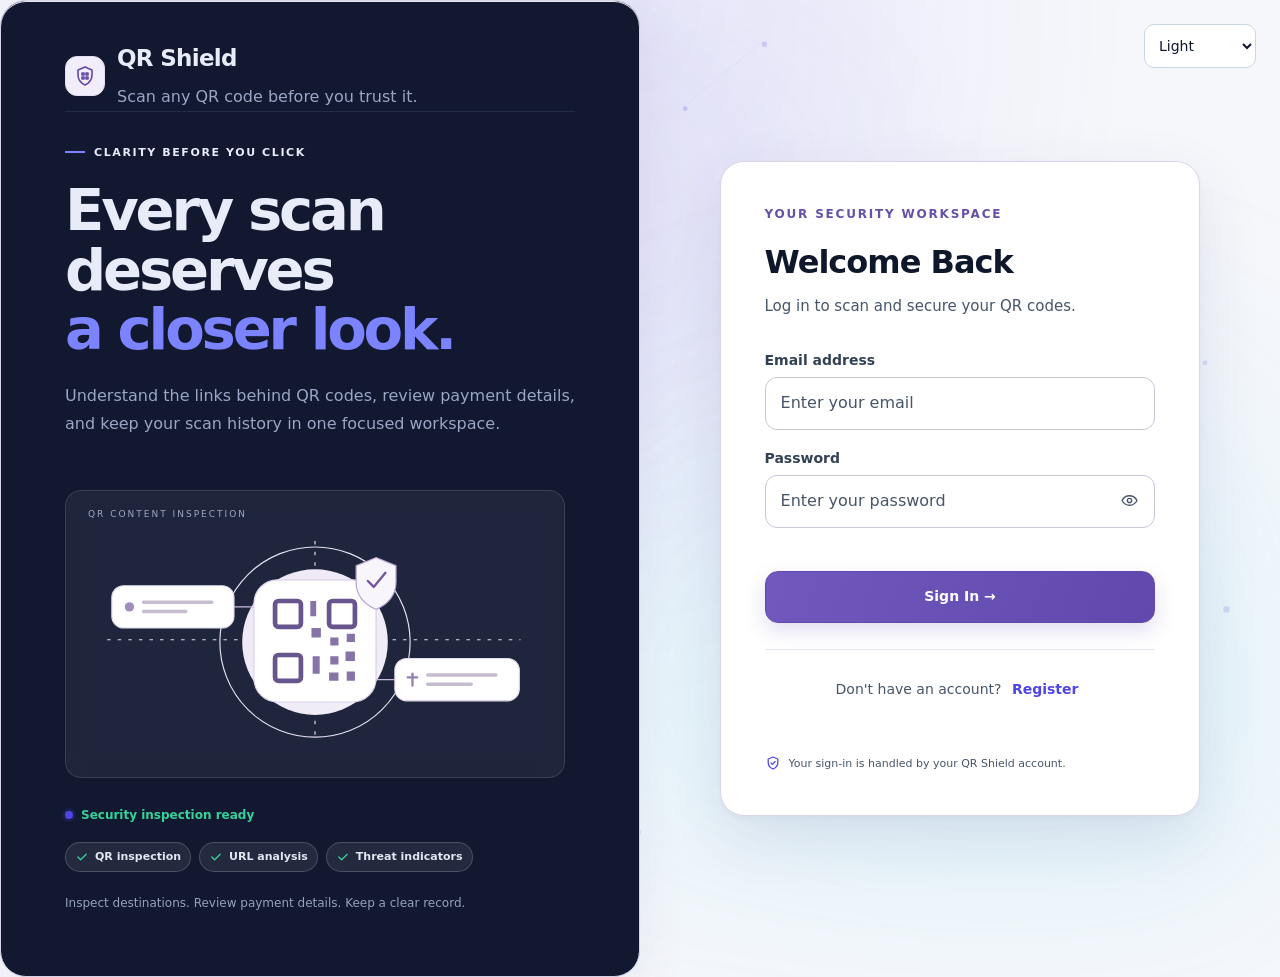
==== commit ed19903c: "Fix production API connectivity for QR Shield" ====
--- a/frontend/dashboard.html
+++ b/frontend/dashboard.html
@@ -904,8 +904,7 @@
         })();
 
     const API_URL = window.QR_SHIELD_API_BASE || (location.hostname === "localhost" || location.hostname === "127.0.0.1" || location.protocol === "file:"
-
-        ? "http://127.0.0.1:8000" : "/api");
+        ? "http://127.0.0.1:8000" : "https://aauc0ba9-fastapi-qr-shield-api.apps-2.websson.cloud");
 
 
 
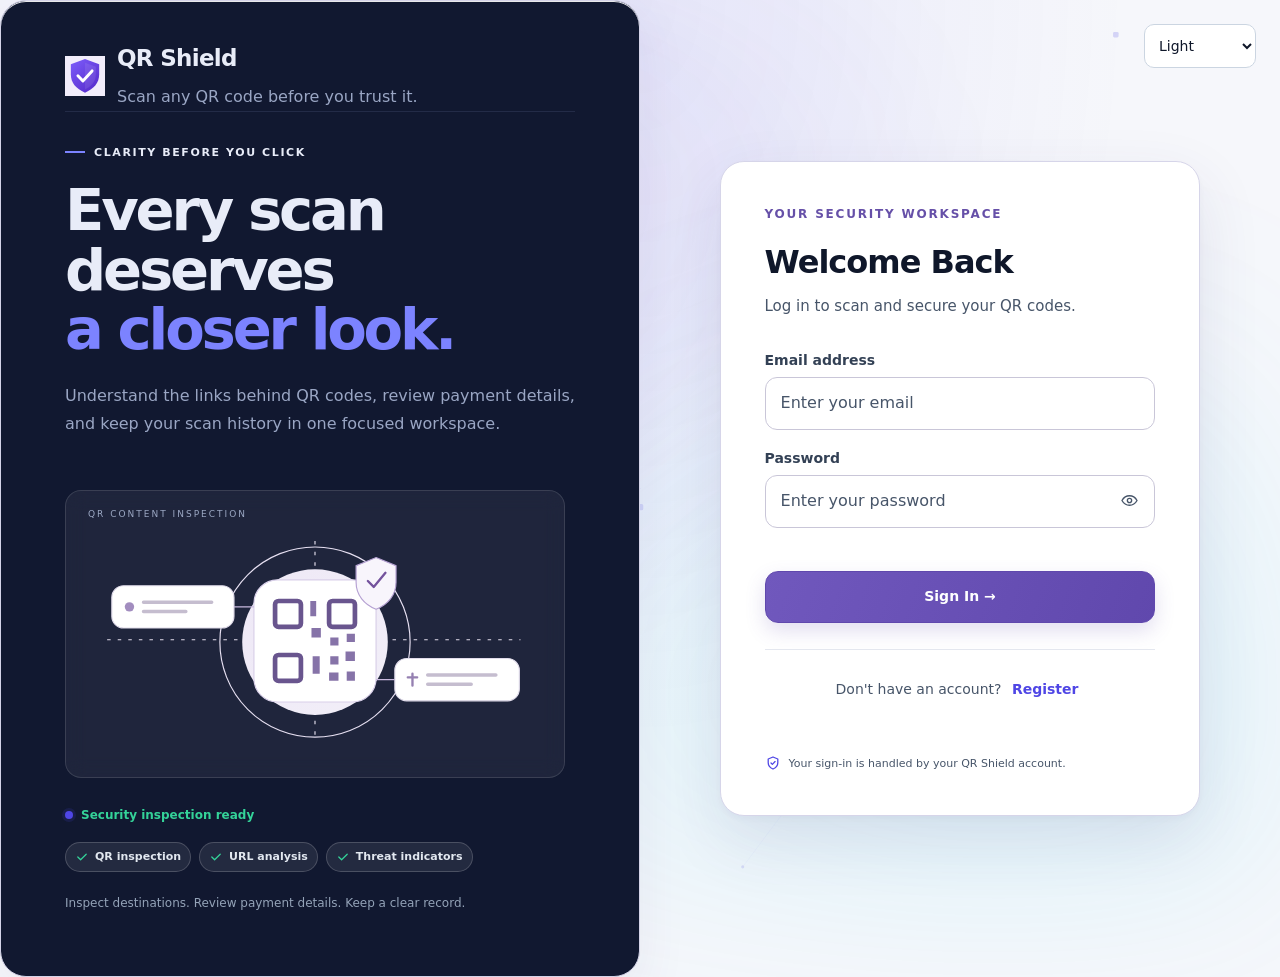
==== commit ebf8e510: "Improve mobile UI and implement login-first flow" ====
--- a/frontend/dashboard.html
+++ b/frontend/dashboard.html
@@ -196,6 +196,7 @@
 
 <meta name="theme-color" content="#F3F0FF">
 <link rel="manifest" href="./manifest.json">
+<link rel="icon" type="image/svg+xml" href="./icons/qr-shield-mark.svg">
 <link rel="icon" type="image/png" sizes="192x192" href="./icons/qr-shield-192.png">
 <link rel="apple-touch-icon" href="./icons/qr-shield-192.png">
 <script src="./bg-network.js" defer></script>
@@ -276,17 +277,7 @@
 
             <a class="qs-brand" href="index.html" aria-label="QR Shield home">
 
-                <span class="qs-brand-mark" aria-hidden="true">
-
-                    <svg viewBox="0 0 24 24" fill="none" stroke="currentColor" stroke-width="1.8" stroke-linecap="round" stroke-linejoin="round">
-
-                        <path d="M12 3 19 6v5c0 4.7-2.9 8.1-7 10-4.1-1.9-7-5.3-7-10V6l7-3Z"/>
-
-                        <path d="m9 12 2 2 4-4"/>
-
-                    </svg>
-
-                </span>
+                <span class="qs-brand-mark" aria-hidden="true"><img src="./icons/qr-shield-mark.svg" alt=""></span>
 
                 <span class="qs-brand-copy">
 
@@ -385,12 +376,7 @@
                 <div class="dashboard-intro-copy">
                     <p class="intro-kicker">SECURITY OVERVIEW</p>
                     <div class="dashboard-title-row">
-                        <div class="header-shield-badge" aria-hidden="true">
-                            <svg viewBox="0 0 24 24" fill="none" stroke="currentColor" stroke-width="2" stroke-linecap="round" stroke-linejoin="round">
-                                <path d="M12 3 19 6v5c0 4.7-2.9 8.1-7 10-4.1-1.9-7-5.3-7-10V6l7-3Z"/>
-                                <path d="m9 12 2 2 4-4"/>
-                            </svg>
-                        </div>
+                        <div class="header-shield-badge" aria-hidden="true"><img src="./icons/qr-shield-mark.svg" alt=""></div>
                         <div>
                             <h1 id="dashboard-title">Good Morning!</h1>
                             <p class="section-subtitle">Your QR scans, security checks, and online safety — all in one place.</p>
--- a/frontend/navigation.css
+++ b/frontend/navigation.css
@@ -2,8 +2,8 @@
 html:not(.show-experimental-ml) .qs-nav-link[href="experimental-warning.html"] { display:none !important; }
 .qs-header { box-sizing:border-box; background:var(--sidebar-bg,var(--surface,#fff)); color:var(--ink); z-index:100; }
 .qs-brand { display:flex; align-items:center; gap:12px; color:inherit; text-decoration:none; min-width:0; }
-.qs-brand-mark { display:grid; place-items:center; width:42px; height:42px; flex:0 0 42px; background:linear-gradient(135deg, #4F46E5 0%, #7C3AED 100%); box-shadow:0 4px 12px rgba(79, 70, 229, 0.28); color:var(--action-ink,#fff); border-radius:12px; }
-.qs-brand-mark svg { display:block; width:24px; height:24px; }
+.qs-brand-mark { display:grid; place-items:center; width:42px; height:42px; flex:0 0 42px; }
+.qs-brand-mark img { display:block; width:100%; height:100%; object-fit:contain; }
 .qs-brand-name { display:block; color:var(--ink); font-size:19px; font-weight:750; letter-spacing:-.5px; line-height:1.3; }
 .qs-brand-subtitle { display:block; margin-top:3px; font-size:12px; color:var(--muted); line-height:1.4; }
 .qs-nav-links { display:flex; flex-direction:column; gap:6px; min-width:0; min-height:0; margin:0; }
--- a/frontend/product-ux.css
+++ b/frontend/product-ux.css
@@ -417,7 +417,7 @@
     .qs-brand-mark { width:36px !important; height:36px !important; flex-basis:36px !important; }
     .qs-brand-name { font-size:16px !important; }
     .qs-brand-subtitle { font-size:10px !important; }
-    .qs-theme-toggle,.qs-menu-toggle { width:40px !important; height:40px !important; flex-basis:40px !important; }
+    .qs-theme-toggle,.qs-menu-toggle { width:44px !important; height:44px !important; flex-basis:44px !important; }
     .qs-nav-links { inset:64px 0 auto !important; height:calc(100dvh - 64px) !important; }
     .home-actions { flex-direction:column; }
     .home-actions a { width:100%; }
--- a/frontend/premium-redesign.css
+++ b/frontend/premium-redesign.css
@@ -2821,3 +2821,116 @@
 body[data-page] .qs-nav-link:not([aria-current="page"]):focus-visible {
     opacity: 1;
 }
+
+body[data-page] { min-width: 0; overflow-x: clip; }
+body[data-page] :is(main.app-workspace, main.scanner-shell, main.website-shell, main.experimental-main) {
+    min-width: 0;
+    max-width: 100%;
+}
+.qs-brand { gap: 10px; }
+.qs-brand-mark { width: 42px; height: 42px; flex-basis: 42px; }
+.qs-brand-copy { min-width: 0; }
+.qs-nav-link { min-height: 48px; }
+.header-shield-badge { background: transparent !important; box-shadow: none !important; }
+.header-shield-badge img { display: block; width: 100%; height: 100%; object-fit: contain; }
+
+@media (max-width: 600px) {
+    .website-check-heading { align-items: flex-start; flex-direction: column; gap: 6px; }
+    .website-check-heading strong { min-width: 0; line-height: 1.45; }
+    .website-check-status { max-width: 100%; white-space: normal; overflow-wrap: anywhere; }
+    .website-report-actions { align-items: stretch; }
+    .website-report-actions > :is(button, a) { display: flex; width: 100%; min-width: 0; justify-content: center; }
+    body[data-page=website-checker] .website-results { padding-bottom: calc(18px + env(safe-area-inset-bottom, 0px)); }
+
+    body[data-page=scan] .simple-security-checks > li {
+        grid-template-columns: 22px minmax(0, 1fr);
+        align-items: start;
+        gap: 7px 10px;
+        min-height: 0;
+    }
+    body[data-page=scan] .simple-security-checks .result-check-copy { grid-column: 2; }
+    body[data-page=scan] .simple-security-checks strong { font-size: 14px; line-height: 1.45; overflow-wrap: anywhere; }
+    body[data-page=scan] .simple-security-checks .result-check-icon { width: 22px; height: 22px; }
+    body[data-page=scan] .simple-security-checks .result-status-chip {
+        grid-column: 2;
+        justify-self: start;
+        align-self: start;
+        max-width: 100%;
+        padding: 3px 8px;
+        border: 1px solid var(--line);
+        border-radius: 999px;
+        background: var(--surface-soft);
+        font-size: 12px;
+        line-height: 1.4;
+        text-align: left;
+        white-space: normal;
+        overflow-wrap: anywhere;
+    }
+    body[data-page=scan] .simple-security-check-detail { min-width: 0; grid-column: auto; }
+    body[data-page=scan] .results-actions {
+        position: static;
+        z-index: auto;
+        bottom: auto;
+        display: flex;
+        flex-direction: column;
+        align-items: stretch;
+        gap: 10px;
+        margin: 0;
+        padding-bottom: env(safe-area-inset-bottom, 0px);
+        background: transparent;
+        box-shadow: none;
+        backdrop-filter: none;
+    }
+    body[data-page=scan] .results-actions-main,
+    body[data-page=scan] .results-actions-tools { display: grid; width: 100%; min-width: 0; gap: 10px; }
+    body[data-page=scan] .results-actions-main { grid-template-columns: minmax(0, 1fr); }
+    body[data-page=scan] .results-actions-tools { grid-template-columns: repeat(3, minmax(0, 1fr)); }
+    body[data-page=scan] .results-actions button { min-width: 0; width: 100%; }
+    body[data-page=scan] #results-card { padding-bottom: calc(18px + env(safe-area-inset-bottom, 0px)); }
+    body[data-page=website-checker] .website-report-actions {
+        position: static;
+        z-index: auto;
+        bottom: auto;
+        margin: 0;
+        background: transparent;
+        box-shadow: none;
+        backdrop-filter: none;
+    }
+}
+
+@media (max-width: 480px) {
+    .qs-brand { gap: 8px; }
+    .qs-brand-mark { width: 36px; height: 36px; flex-basis: 36px; }
+    .qs-brand-name { font-size: 17px; }
+    .qs-brand-subtitle { max-width: 36vw; font-size: 10px; white-space: nowrap; overflow: hidden; text-overflow: ellipsis; }
+    .qs-menu-toggle { width: 44px; height: 44px; flex: 0 0 44px; }
+    .qs-nav-links .qs-nav-link { min-height: 48px; }
+    body[data-page] :is(main.app-workspace, main.scanner-shell, main.website-shell, main.experimental-main) {
+        padding-bottom: calc(32px + env(safe-area-inset-bottom, 0px));
+    }
+    body[data-page=dashboard] .summary-grid,
+    body[data-page=dashboard] .insights-grid { grid-template-columns: repeat(2, minmax(0, 1fr)); gap: 12px; }
+    body[data-page=dashboard] .stat { min-height: 0; padding: 14px; gap: 8px; }
+    body[data-page=dashboard] .stat-top-left { gap: 8px; }
+    body[data-page=dashboard] .stat-icon { width: 34px; height: 34px; flex-basis: 34px; }
+    body[data-page=dashboard] .stat-label { font-size: 12px; line-height: 1.35; }
+    body[data-page=dashboard] .stat-value { font-size: 29px; letter-spacing: -.8px; }
+    body[data-page=dashboard] .stat-subtext { font-size: 11px; line-height: 1.45; }
+    body[data-page=dashboard] .analytics-grid > .card { min-height: 0; padding: 16px; }
+    body[data-page=dashboard] .activity-card .section-heading { align-items: flex-start; flex-direction: column; gap: 8px; }
+    body[data-page=dashboard] .activity-summary { max-width: none; text-align: left; }
+    body[data-page=dashboard] .activity-chart { margin: 10px 0 0; }
+    body[data-page=dashboard] .activity-grid-label { font-size: 25px; }
+    body[data-page=dashboard] .activity-day-label { font-size: 25px; }
+    body[data-page=dashboard] .activity-today-label { font-size: 22px; }
+    body[data-page=dashboard] .legend-row { grid-template-columns: minmax(0, 1fr) auto minmax(30px, 38px); gap: 7px; font-size: 12px; }
+    body[data-page=dashboard] .legend-percent { font-size: 11px; }
+}
+
+@media (max-width: 359px) {
+    .qs-header { padding-right: 12px; padding-left: 12px; }
+    .qs-brand-subtitle { display: none; }
+    body[data-page=dashboard] .stat { padding: 12px; }
+    body[data-page=dashboard] .activity-grid-label { font-size: 23px; }
+    body[data-page=dashboard] .activity-day-label { font-size: 23px; }
+}
